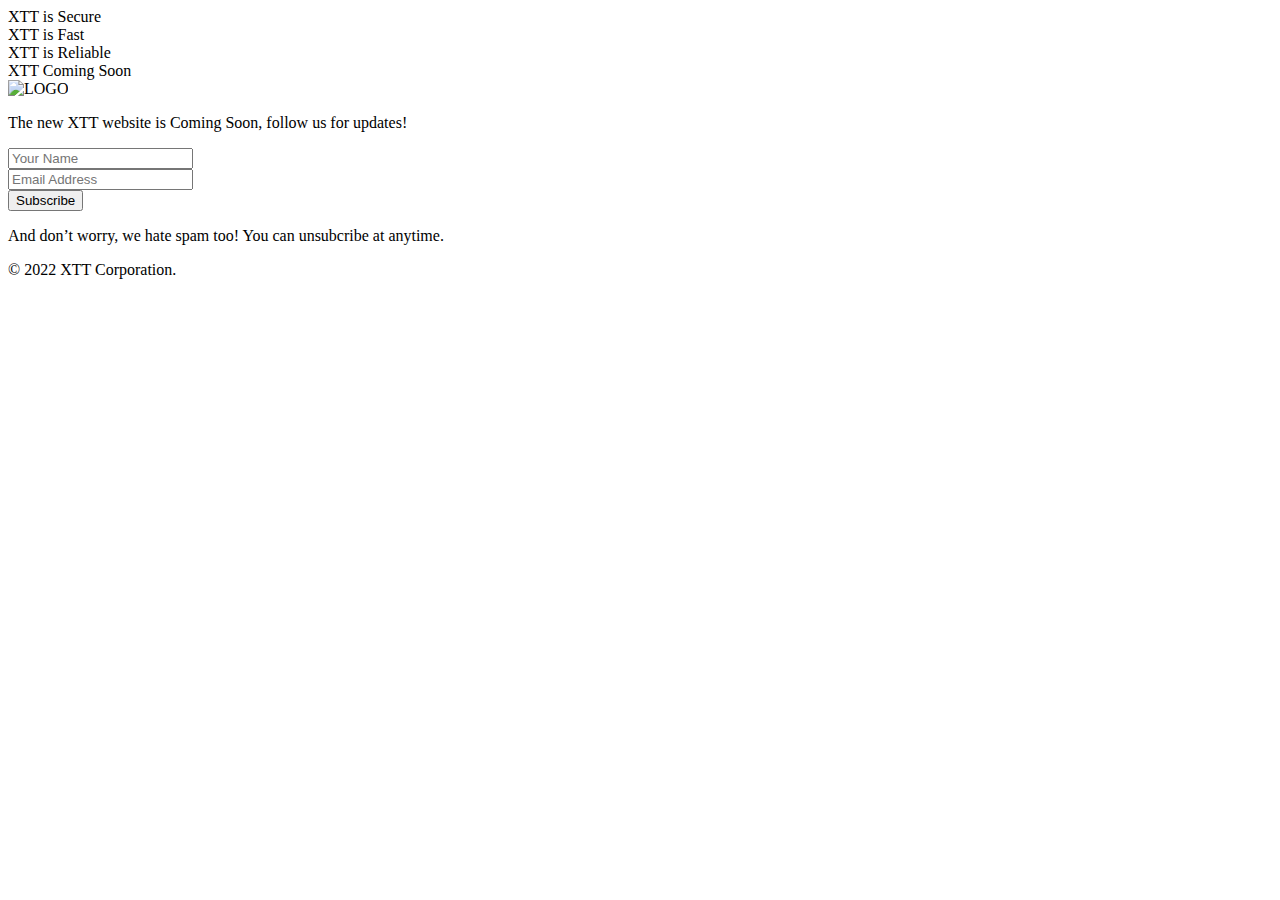
==== index.html @ 3a09c528 "Add files via upload" ====
<!DOCTYPE html>
<html lang="en">
<head>
	<title>XTT</title>
	<meta charset="UTF-8">
	<meta name="viewport" content="width=device-width, initial-scale=1">
<!--===============================================================================================-->	
	<link rel="icon" type="image/png" href="images/icons/favicon.png"/>
<!--===============================================================================================-->
	<link rel="stylesheet" type="text/css" href="vendor/bootstrap/css/bootstrap.min.css">
<!--===============================================================================================-->
	<link rel="stylesheet" type="text/css" href="fonts/font-awesome-4.7.0/css/font-awesome.min.css">
<!--===============================================================================================-->
	<link rel="stylesheet" type="text/css" href="vendor/animate/animate.css">
<!--===============================================================================================-->
	<link rel="stylesheet" type="text/css" href="vendor/select2/select2.min.css">
<!--===============================================================================================-->
	<link rel="stylesheet" type="text/css" href="css/util.css">
	<link rel="stylesheet" type="text/css" href="css/main.css">
<!--===============================================================================================-->
</head>
<body>
	
	
	<div class="size1 bg0 where1-parent">
		<!-- Coutdown -->
		<div class="flex-c-m bg-img1 size2 where1 overlay1 where2 respon2" style="background-image: url('images/bg01.jpg');">
			<div class="wsize2 flex-w flex-c-m cd100 js-tilt">
				<div class="flex-col-c-m size6 bor2 m-l-10 m-r-10 m-t-15">
					<span class="l2-txt1 p-b-9 days">XTT</span>
					<span class="s2-txt4">is Secure</span>
				</div>

				<div class="flex-col-c-m size6 bor2 m-l-10 m-r-10 m-t-15">
					<span class="l2-txt1 p-b-9 hours">XTT</span>
					<span class="s2-txt4">is Fast</span>
				</div>

				<div class="flex-col-c-m size6 bor2 m-l-10 m-r-10 m-t-15">
					<span class="l2-txt1 p-b-9 minutes">XTT</span>
					<span class="s2-txt4">is Reliable</span>
				</div>

				<div class="flex-col-c-m size6 bor2 m-l-10 m-r-10 m-t-15">
					<span class="l2-txt1 p-b-9 seconds">XTT</span>
					<span class="s2-txt4">Coming Soon</span>
				</div>
			</div>
		</div>
		
		<!-- Form -->
		<div class="size3 flex-col-sb flex-w p-l-75 p-r-75 p-t-45 p-b-45 respon1">
			<div class="wrap-pic1">
				<img src="images/icons/logo.png" alt="LOGO">
			</div>

			<div class="p-t-50 p-b-60">
				<p class="m1-txt1 p-b-36">
					The new XTT website is <span class="m1-txt2">Coming Soon</span>, follow us for updates!
				</p>

				<form class="contact100-form validate-form" method="POST"
action="https://api.slapform.com/F7blto6GlO">
					<div class="wrap-input100 m-b-10 validate-input" data-validate = "Name is required">
						<input class="s2-txt1 placeholder0 input100" type="text" name="name" placeholder="Your Name">
						<span class="focus-input100"></span>
					</div>

					<div class="wrap-input100 m-b-20 validate-input" data-validate = "Email is required: ex@abc.xyz">
						<input class="s2-txt1 placeholder0 input100" type="text" name="email" placeholder="Email Address">
						<span class="focus-input100"></span>
					</div>

					<div class="w-full">
						<button class="flex-c-m s2-txt2 size4 bg1 bor1 hov1 trans-04" type="submit">
							Subscribe
						</button>
					</div>
				</form>

				<p class="s2-txt3 p-t-18">
					And don’t worry, we hate spam too! You can unsubcribe at anytime.
				</p>
			</div>

			<div class="flex-w">
				<p>&copy 2022 XTT Corporation.
				<!--<a href="#" class="flex-c-m size5 bg3 how1 trans-04 m-r-5">
					<i class="fa fa-facebook"></i>
				</a>

				<a href="#" class="flex-c-m size5 bg4 how1 trans-04 m-r-5">
					<i class="fa fa-twitter"></i>
				</a>

				<a href="#" class="flex-c-m size5 bg5 how1 trans-04 m-r-5">
					<i class="fa fa-youtube-play"></i>
				</a>-->
			</div>
		</div>
	</div>



	

<!--===============================================================================================-->	
	<script src="vendor/jquery/jquery-3.2.1.min.js"></script>
<!--===============================================================================================-->
	<script src="vendor/bootstrap/js/popper.js"></script>
	<script src="vendor/bootstrap/js/bootstrap.min.js"></script>
<!--===============================================================================================-->
	<script src="vendor/select2/select2.min.js"></script>
<!--===============================================================================================-->
<!--===============================================================================================-->
	<script src="vendor/tilt/tilt.jquery.min.js"></script>
	<script >
		$('.js-tilt').tilt({
			scale: 1.1
		})
	</script>
<!--===============================================================================================-->
	<script src="js/main.js"></script>

</body>
</html>
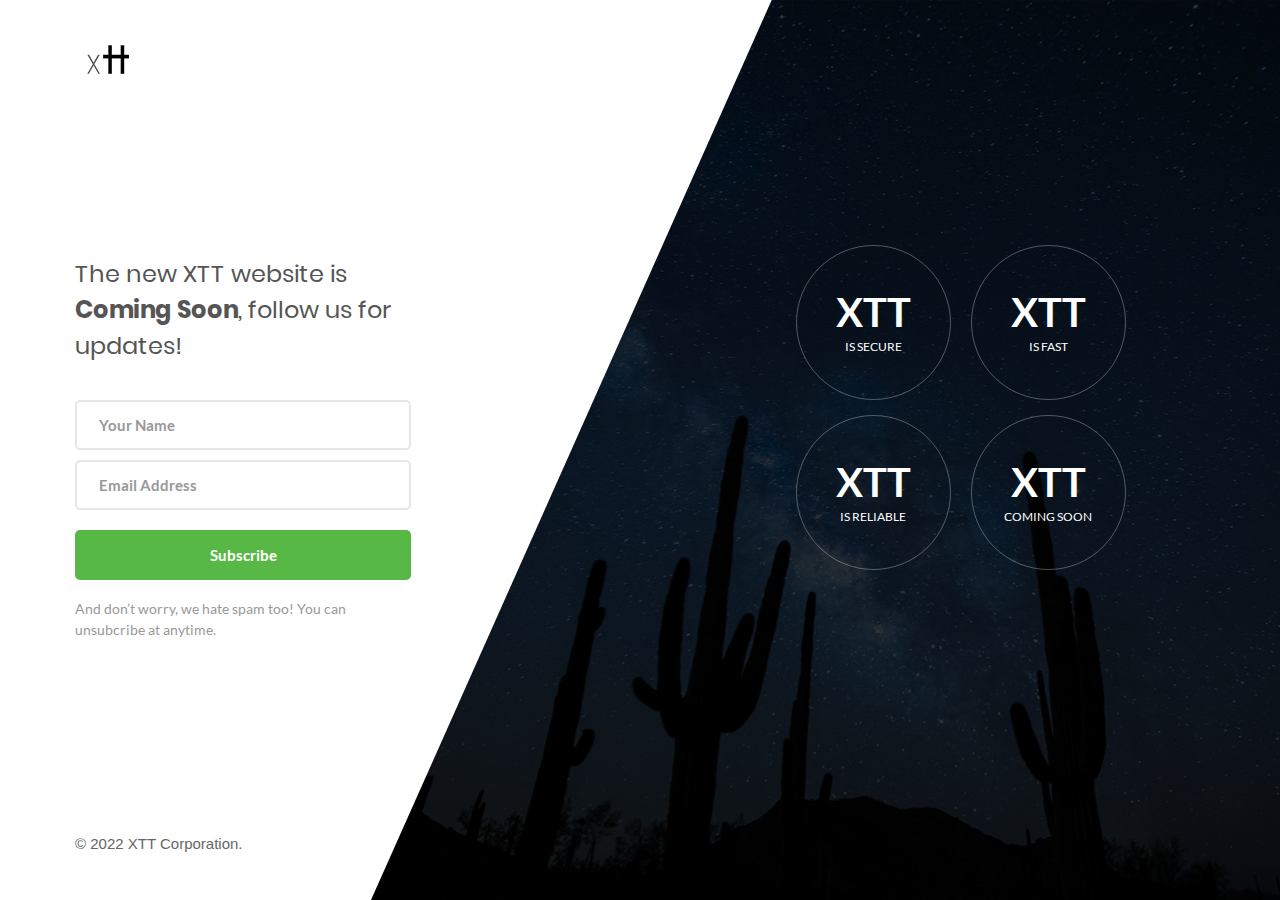
==== commit 27fc0627: "Update index.html" ====
--- a/index.html
+++ b/index.html
@@ -2,9 +2,13 @@
 <html lang="en">
 <head>
 	<title>XTT</title>
+<!--===============================================================================================-->
 	<meta charset="UTF-8">
+<!--===============================================================================================-->
 	<meta name="viewport" content="width=device-width, initial-scale=1">
-<!--===============================================================================================-->	
+<!--===============================================================================================-->
+	<script async src="https://popularity.goxtt.net/xttpopularity.js" data-ackee-server="https://popularity.goxtt.net" data-ackee-domain-id="dc196bee-f1ea-4f18-9b60-1d2468792b87"></script>
+<!--===============================================================================================-->
 	<link rel="icon" type="image/png" href="images/icons/favicon.png"/>
 <!--===============================================================================================-->
 	<link rel="stylesheet" type="text/css" href="vendor/bootstrap/css/bootstrap.min.css">
@@ -123,4 +127,4 @@
 	<script src="js/main.js"></script>
 
 </body>
-</html>+</html>
--- a/css/util.css
+++ b/css/util.css
@@ -0,0 +1,2890 @@
+
+
+/*//////////////////////////////////////////////////////////////////
+[ REBOOT ]*/
+*, *:before, *:after {
+	margin: 0px; 
+	padding: 0px; 
+	-webkit-box-sizing: border-box;
+	-moz-box-sizing: border-box;
+	box-sizing: border-box;
+}
+
+body, html {
+	font-family: Arial, sans-serif;
+	font-size: 15px;
+	color: #666666;
+
+	height: 100%;
+	background-color: #fff;
+	-webkit-box-sizing: border-box;
+	-moz-box-sizing: border-box;
+	box-sizing: border-box;
+}
+
+/*---------------------------------------------*/
+a:focus {outline: none;}
+a:hover {text-decoration: none;}
+
+/* ------------------------------------ */
+h1,h2,h3,h4,h5,h6,p {margin: 0px;}
+
+ul, li {
+	margin: 0px;
+	list-style-type: none;
+}
+
+
+/* ------------------------------------ */
+input, textarea, label {
+	display: block;
+	outline: none;
+	border: none;
+}
+
+/* ------------------------------------ */
+button {
+	outline: none;
+	border: none;
+	background: transparent;
+	cursor: pointer;
+}
+button:focus {outline: none;}
+
+iframe {border: none;}
+
+
+/*//////////////////////////////////////////////////////////////////
+[ FONT SIZE ]*/
+.fs-1 {font-size: 1px;}
+.fs-2 {font-size: 2px;}
+.fs-3 {font-size: 3px;}
+.fs-4 {font-size: 4px;}
+.fs-5 {font-size: 5px;}
+.fs-6 {font-size: 6px;}
+.fs-7 {font-size: 7px;}
+.fs-8 {font-size: 8px;}
+.fs-9 {font-size: 9px;}
+.fs-10 {font-size: 10px;}
+.fs-11 {font-size: 11px;}
+.fs-12 {font-size: 12px;}
+.fs-13 {font-size: 13px;}
+.fs-14 {font-size: 14px;}
+.fs-15 {font-size: 15px;}
+.fs-16 {font-size: 16px;}
+.fs-17 {font-size: 17px;}
+.fs-18 {font-size: 18px;}
+.fs-19 {font-size: 19px;}
+.fs-20 {font-size: 20px;}
+.fs-21 {font-size: 21px;}
+.fs-22 {font-size: 22px;}
+.fs-23 {font-size: 23px;}
+.fs-24 {font-size: 24px;}
+.fs-25 {font-size: 25px;}
+.fs-26 {font-size: 26px;}
+.fs-27 {font-size: 27px;}
+.fs-28 {font-size: 28px;}
+.fs-29 {font-size: 29px;}
+.fs-30 {font-size: 30px;}
+.fs-31 {font-size: 31px;}
+.fs-32 {font-size: 32px;}
+.fs-33 {font-size: 33px;}
+.fs-34 {font-size: 34px;}
+.fs-35 {font-size: 35px;}
+.fs-36 {font-size: 36px;}
+.fs-37 {font-size: 37px;}
+.fs-38 {font-size: 38px;}
+.fs-39 {font-size: 39px;}
+.fs-40 {font-size: 40px;}
+.fs-41 {font-size: 41px;}
+.fs-42 {font-size: 42px;}
+.fs-43 {font-size: 43px;}
+.fs-44 {font-size: 44px;}
+.fs-45 {font-size: 45px;}
+.fs-46 {font-size: 46px;}
+.fs-47 {font-size: 47px;}
+.fs-48 {font-size: 48px;}
+.fs-49 {font-size: 49px;}
+.fs-50 {font-size: 50px;}
+.fs-51 {font-size: 51px;}
+.fs-52 {font-size: 52px;}
+.fs-53 {font-size: 53px;}
+.fs-54 {font-size: 54px;}
+.fs-55 {font-size: 55px;}
+.fs-56 {font-size: 56px;}
+.fs-57 {font-size: 57px;}
+.fs-58 {font-size: 58px;}
+.fs-59 {font-size: 59px;}
+.fs-60 {font-size: 60px;}
+.fs-61 {font-size: 61px;}
+.fs-62 {font-size: 62px;}
+.fs-63 {font-size: 63px;}
+.fs-64 {font-size: 64px;}
+.fs-65 {font-size: 65px;}
+.fs-66 {font-size: 66px;}
+.fs-67 {font-size: 67px;}
+.fs-68 {font-size: 68px;}
+.fs-69 {font-size: 69px;}
+.fs-70 {font-size: 70px;}
+.fs-71 {font-size: 71px;}
+.fs-72 {font-size: 72px;}
+.fs-73 {font-size: 73px;}
+.fs-74 {font-size: 74px;}
+.fs-75 {font-size: 75px;}
+.fs-76 {font-size: 76px;}
+.fs-77 {font-size: 77px;}
+.fs-78 {font-size: 78px;}
+.fs-79 {font-size: 79px;}
+.fs-80 {font-size: 80px;}
+.fs-81 {font-size: 81px;}
+.fs-82 {font-size: 82px;}
+.fs-83 {font-size: 83px;}
+.fs-84 {font-size: 84px;}
+.fs-85 {font-size: 85px;}
+.fs-86 {font-size: 86px;}
+.fs-87 {font-size: 87px;}
+.fs-88 {font-size: 88px;}
+.fs-89 {font-size: 89px;}
+.fs-90 {font-size: 90px;}
+.fs-91 {font-size: 91px;}
+.fs-92 {font-size: 92px;}
+.fs-93 {font-size: 93px;}
+.fs-94 {font-size: 94px;}
+.fs-95 {font-size: 95px;}
+.fs-96 {font-size: 96px;}
+.fs-97 {font-size: 97px;}
+.fs-98 {font-size: 98px;}
+.fs-99 {font-size: 99px;}
+.fs-100 {font-size: 100px;}
+.fs-101 {font-size: 101px;}
+.fs-102 {font-size: 102px;}
+.fs-103 {font-size: 103px;}
+.fs-104 {font-size: 104px;}
+.fs-105 {font-size: 105px;}
+.fs-106 {font-size: 106px;}
+.fs-107 {font-size: 107px;}
+.fs-108 {font-size: 108px;}
+.fs-109 {font-size: 109px;}
+.fs-110 {font-size: 110px;}
+.fs-111 {font-size: 111px;}
+.fs-112 {font-size: 112px;}
+.fs-113 {font-size: 113px;}
+.fs-114 {font-size: 114px;}
+.fs-115 {font-size: 115px;}
+.fs-116 {font-size: 116px;}
+.fs-117 {font-size: 117px;}
+.fs-118 {font-size: 118px;}
+.fs-119 {font-size: 119px;}
+.fs-120 {font-size: 120px;}
+.fs-121 {font-size: 121px;}
+.fs-122 {font-size: 122px;}
+.fs-123 {font-size: 123px;}
+.fs-124 {font-size: 124px;}
+.fs-125 {font-size: 125px;}
+.fs-126 {font-size: 126px;}
+.fs-127 {font-size: 127px;}
+.fs-128 {font-size: 128px;}
+.fs-129 {font-size: 129px;}
+.fs-130 {font-size: 130px;}
+.fs-131 {font-size: 131px;}
+.fs-132 {font-size: 132px;}
+.fs-133 {font-size: 133px;}
+.fs-134 {font-size: 134px;}
+.fs-135 {font-size: 135px;}
+.fs-136 {font-size: 136px;}
+.fs-137 {font-size: 137px;}
+.fs-138 {font-size: 138px;}
+.fs-139 {font-size: 139px;}
+.fs-140 {font-size: 140px;}
+.fs-141 {font-size: 141px;}
+.fs-142 {font-size: 142px;}
+.fs-143 {font-size: 143px;}
+.fs-144 {font-size: 144px;}
+.fs-145 {font-size: 145px;}
+.fs-146 {font-size: 146px;}
+.fs-147 {font-size: 147px;}
+.fs-148 {font-size: 148px;}
+.fs-149 {font-size: 149px;}
+.fs-150 {font-size: 150px;}
+.fs-151 {font-size: 151px;}
+.fs-152 {font-size: 152px;}
+.fs-153 {font-size: 153px;}
+.fs-154 {font-size: 154px;}
+.fs-155 {font-size: 155px;}
+.fs-156 {font-size: 156px;}
+.fs-157 {font-size: 157px;}
+.fs-158 {font-size: 158px;}
+.fs-159 {font-size: 159px;}
+.fs-160 {font-size: 160px;}
+.fs-161 {font-size: 161px;}
+.fs-162 {font-size: 162px;}
+.fs-163 {font-size: 163px;}
+.fs-164 {font-size: 164px;}
+.fs-165 {font-size: 165px;}
+.fs-166 {font-size: 166px;}
+.fs-167 {font-size: 167px;}
+.fs-168 {font-size: 168px;}
+.fs-169 {font-size: 169px;}
+.fs-170 {font-size: 170px;}
+.fs-171 {font-size: 171px;}
+.fs-172 {font-size: 172px;}
+.fs-173 {font-size: 173px;}
+.fs-174 {font-size: 174px;}
+.fs-175 {font-size: 175px;}
+.fs-176 {font-size: 176px;}
+.fs-177 {font-size: 177px;}
+.fs-178 {font-size: 178px;}
+.fs-179 {font-size: 179px;}
+.fs-180 {font-size: 180px;}
+.fs-181 {font-size: 181px;}
+.fs-182 {font-size: 182px;}
+.fs-183 {font-size: 183px;}
+.fs-184 {font-size: 184px;}
+.fs-185 {font-size: 185px;}
+.fs-186 {font-size: 186px;}
+.fs-187 {font-size: 187px;}
+.fs-188 {font-size: 188px;}
+.fs-189 {font-size: 189px;}
+.fs-190 {font-size: 190px;}
+.fs-191 {font-size: 191px;}
+.fs-192 {font-size: 192px;}
+.fs-193 {font-size: 193px;}
+.fs-194 {font-size: 194px;}
+.fs-195 {font-size: 195px;}
+.fs-196 {font-size: 196px;}
+.fs-197 {font-size: 197px;}
+.fs-198 {font-size: 198px;}
+.fs-199 {font-size: 199px;}
+.fs-200 {font-size: 200px;}
+
+/*//////////////////////////////////////////////////////////////////
+[ PADDING ]*/
+.p-t-0 {padding-top: 0px;}
+.p-t-1 {padding-top: 1px;}
+.p-t-2 {padding-top: 2px;}
+.p-t-3 {padding-top: 3px;}
+.p-t-4 {padding-top: 4px;}
+.p-t-5 {padding-top: 5px;}
+.p-t-6 {padding-top: 6px;}
+.p-t-7 {padding-top: 7px;}
+.p-t-8 {padding-top: 8px;}
+.p-t-9 {padding-top: 9px;}
+.p-t-10 {padding-top: 10px;}
+.p-t-11 {padding-top: 11px;}
+.p-t-12 {padding-top: 12px;}
+.p-t-13 {padding-top: 13px;}
+.p-t-14 {padding-top: 14px;}
+.p-t-15 {padding-top: 15px;}
+.p-t-16 {padding-top: 16px;}
+.p-t-17 {padding-top: 17px;}
+.p-t-18 {padding-top: 18px;}
+.p-t-19 {padding-top: 19px;}
+.p-t-20 {padding-top: 20px;}
+.p-t-21 {padding-top: 21px;}
+.p-t-22 {padding-top: 22px;}
+.p-t-23 {padding-top: 23px;}
+.p-t-24 {padding-top: 24px;}
+.p-t-25 {padding-top: 25px;}
+.p-t-26 {padding-top: 26px;}
+.p-t-27 {padding-top: 27px;}
+.p-t-28 {padding-top: 28px;}
+.p-t-29 {padding-top: 29px;}
+.p-t-30 {padding-top: 30px;}
+.p-t-31 {padding-top: 31px;}
+.p-t-32 {padding-top: 32px;}
+.p-t-33 {padding-top: 33px;}
+.p-t-34 {padding-top: 34px;}
+.p-t-35 {padding-top: 35px;}
+.p-t-36 {padding-top: 36px;}
+.p-t-37 {padding-top: 37px;}
+.p-t-38 {padding-top: 38px;}
+.p-t-39 {padding-top: 39px;}
+.p-t-40 {padding-top: 40px;}
+.p-t-41 {padding-top: 41px;}
+.p-t-42 {padding-top: 42px;}
+.p-t-43 {padding-top: 43px;}
+.p-t-44 {padding-top: 44px;}
+.p-t-45 {padding-top: 45px;}
+.p-t-46 {padding-top: 46px;}
+.p-t-47 {padding-top: 47px;}
+.p-t-48 {padding-top: 48px;}
+.p-t-49 {padding-top: 49px;}
+.p-t-50 {padding-top: 50px;}
+.p-t-51 {padding-top: 51px;}
+.p-t-52 {padding-top: 52px;}
+.p-t-53 {padding-top: 53px;}
+.p-t-54 {padding-top: 54px;}
+.p-t-55 {padding-top: 55px;}
+.p-t-56 {padding-top: 56px;}
+.p-t-57 {padding-top: 57px;}
+.p-t-58 {padding-top: 58px;}
+.p-t-59 {padding-top: 59px;}
+.p-t-60 {padding-top: 60px;}
+.p-t-61 {padding-top: 61px;}
+.p-t-62 {padding-top: 62px;}
+.p-t-63 {padding-top: 63px;}
+.p-t-64 {padding-top: 64px;}
+.p-t-65 {padding-top: 65px;}
+.p-t-66 {padding-top: 66px;}
+.p-t-67 {padding-top: 67px;}
+.p-t-68 {padding-top: 68px;}
+.p-t-69 {padding-top: 69px;}
+.p-t-70 {padding-top: 70px;}
+.p-t-71 {padding-top: 71px;}
+.p-t-72 {padding-top: 72px;}
+.p-t-73 {padding-top: 73px;}
+.p-t-74 {padding-top: 74px;}
+.p-t-75 {padding-top: 75px;}
+.p-t-76 {padding-top: 76px;}
+.p-t-77 {padding-top: 77px;}
+.p-t-78 {padding-top: 78px;}
+.p-t-79 {padding-top: 79px;}
+.p-t-80 {padding-top: 80px;}
+.p-t-81 {padding-top: 81px;}
+.p-t-82 {padding-top: 82px;}
+.p-t-83 {padding-top: 83px;}
+.p-t-84 {padding-top: 84px;}
+.p-t-85 {padding-top: 85px;}
+.p-t-86 {padding-top: 86px;}
+.p-t-87 {padding-top: 87px;}
+.p-t-88 {padding-top: 88px;}
+.p-t-89 {padding-top: 89px;}
+.p-t-90 {padding-top: 90px;}
+.p-t-91 {padding-top: 91px;}
+.p-t-92 {padding-top: 92px;}
+.p-t-93 {padding-top: 93px;}
+.p-t-94 {padding-top: 94px;}
+.p-t-95 {padding-top: 95px;}
+.p-t-96 {padding-top: 96px;}
+.p-t-97 {padding-top: 97px;}
+.p-t-98 {padding-top: 98px;}
+.p-t-99 {padding-top: 99px;}
+.p-t-100 {padding-top: 100px;}
+.p-t-101 {padding-top: 101px;}
+.p-t-102 {padding-top: 102px;}
+.p-t-103 {padding-top: 103px;}
+.p-t-104 {padding-top: 104px;}
+.p-t-105 {padding-top: 105px;}
+.p-t-106 {padding-top: 106px;}
+.p-t-107 {padding-top: 107px;}
+.p-t-108 {padding-top: 108px;}
+.p-t-109 {padding-top: 109px;}
+.p-t-110 {padding-top: 110px;}
+.p-t-111 {padding-top: 111px;}
+.p-t-112 {padding-top: 112px;}
+.p-t-113 {padding-top: 113px;}
+.p-t-114 {padding-top: 114px;}
+.p-t-115 {padding-top: 115px;}
+.p-t-116 {padding-top: 116px;}
+.p-t-117 {padding-top: 117px;}
+.p-t-118 {padding-top: 118px;}
+.p-t-119 {padding-top: 119px;}
+.p-t-120 {padding-top: 120px;}
+.p-t-121 {padding-top: 121px;}
+.p-t-122 {padding-top: 122px;}
+.p-t-123 {padding-top: 123px;}
+.p-t-124 {padding-top: 124px;}
+.p-t-125 {padding-top: 125px;}
+.p-t-126 {padding-top: 126px;}
+.p-t-127 {padding-top: 127px;}
+.p-t-128 {padding-top: 128px;}
+.p-t-129 {padding-top: 129px;}
+.p-t-130 {padding-top: 130px;}
+.p-t-131 {padding-top: 131px;}
+.p-t-132 {padding-top: 132px;}
+.p-t-133 {padding-top: 133px;}
+.p-t-134 {padding-top: 134px;}
+.p-t-135 {padding-top: 135px;}
+.p-t-136 {padding-top: 136px;}
+.p-t-137 {padding-top: 137px;}
+.p-t-138 {padding-top: 138px;}
+.p-t-139 {padding-top: 139px;}
+.p-t-140 {padding-top: 140px;}
+.p-t-141 {padding-top: 141px;}
+.p-t-142 {padding-top: 142px;}
+.p-t-143 {padding-top: 143px;}
+.p-t-144 {padding-top: 144px;}
+.p-t-145 {padding-top: 145px;}
+.p-t-146 {padding-top: 146px;}
+.p-t-147 {padding-top: 147px;}
+.p-t-148 {padding-top: 148px;}
+.p-t-149 {padding-top: 149px;}
+.p-t-150 {padding-top: 150px;}
+.p-t-151 {padding-top: 151px;}
+.p-t-152 {padding-top: 152px;}
+.p-t-153 {padding-top: 153px;}
+.p-t-154 {padding-top: 154px;}
+.p-t-155 {padding-top: 155px;}
+.p-t-156 {padding-top: 156px;}
+.p-t-157 {padding-top: 157px;}
+.p-t-158 {padding-top: 158px;}
+.p-t-159 {padding-top: 159px;}
+.p-t-160 {padding-top: 160px;}
+.p-t-161 {padding-top: 161px;}
+.p-t-162 {padding-top: 162px;}
+.p-t-163 {padding-top: 163px;}
+.p-t-164 {padding-top: 164px;}
+.p-t-165 {padding-top: 165px;}
+.p-t-166 {padding-top: 166px;}
+.p-t-167 {padding-top: 167px;}
+.p-t-168 {padding-top: 168px;}
+.p-t-169 {padding-top: 169px;}
+.p-t-170 {padding-top: 170px;}
+.p-t-171 {padding-top: 171px;}
+.p-t-172 {padding-top: 172px;}
+.p-t-173 {padding-top: 173px;}
+.p-t-174 {padding-top: 174px;}
+.p-t-175 {padding-top: 175px;}
+.p-t-176 {padding-top: 176px;}
+.p-t-177 {padding-top: 177px;}
+.p-t-178 {padding-top: 178px;}
+.p-t-179 {padding-top: 179px;}
+.p-t-180 {padding-top: 180px;}
+.p-t-181 {padding-top: 181px;}
+.p-t-182 {padding-top: 182px;}
+.p-t-183 {padding-top: 183px;}
+.p-t-184 {padding-top: 184px;}
+.p-t-185 {padding-top: 185px;}
+.p-t-186 {padding-top: 186px;}
+.p-t-187 {padding-top: 187px;}
+.p-t-188 {padding-top: 188px;}
+.p-t-189 {padding-top: 189px;}
+.p-t-190 {padding-top: 190px;}
+.p-t-191 {padding-top: 191px;}
+.p-t-192 {padding-top: 192px;}
+.p-t-193 {padding-top: 193px;}
+.p-t-194 {padding-top: 194px;}
+.p-t-195 {padding-top: 195px;}
+.p-t-196 {padding-top: 196px;}
+.p-t-197 {padding-top: 197px;}
+.p-t-198 {padding-top: 198px;}
+.p-t-199 {padding-top: 199px;}
+.p-t-200 {padding-top: 200px;}
+.p-t-201 {padding-top: 201px;}
+.p-t-202 {padding-top: 202px;}
+.p-t-203 {padding-top: 203px;}
+.p-t-204 {padding-top: 204px;}
+.p-t-205 {padding-top: 205px;}
+.p-t-206 {padding-top: 206px;}
+.p-t-207 {padding-top: 207px;}
+.p-t-208 {padding-top: 208px;}
+.p-t-209 {padding-top: 209px;}
+.p-t-210 {padding-top: 210px;}
+.p-t-211 {padding-top: 211px;}
+.p-t-212 {padding-top: 212px;}
+.p-t-213 {padding-top: 213px;}
+.p-t-214 {padding-top: 214px;}
+.p-t-215 {padding-top: 215px;}
+.p-t-216 {padding-top: 216px;}
+.p-t-217 {padding-top: 217px;}
+.p-t-218 {padding-top: 218px;}
+.p-t-219 {padding-top: 219px;}
+.p-t-220 {padding-top: 220px;}
+.p-t-221 {padding-top: 221px;}
+.p-t-222 {padding-top: 222px;}
+.p-t-223 {padding-top: 223px;}
+.p-t-224 {padding-top: 224px;}
+.p-t-225 {padding-top: 225px;}
+.p-t-226 {padding-top: 226px;}
+.p-t-227 {padding-top: 227px;}
+.p-t-228 {padding-top: 228px;}
+.p-t-229 {padding-top: 229px;}
+.p-t-230 {padding-top: 230px;}
+.p-t-231 {padding-top: 231px;}
+.p-t-232 {padding-top: 232px;}
+.p-t-233 {padding-top: 233px;}
+.p-t-234 {padding-top: 234px;}
+.p-t-235 {padding-top: 235px;}
+.p-t-236 {padding-top: 236px;}
+.p-t-237 {padding-top: 237px;}
+.p-t-238 {padding-top: 238px;}
+.p-t-239 {padding-top: 239px;}
+.p-t-240 {padding-top: 240px;}
+.p-t-241 {padding-top: 241px;}
+.p-t-242 {padding-top: 242px;}
+.p-t-243 {padding-top: 243px;}
+.p-t-244 {padding-top: 244px;}
+.p-t-245 {padding-top: 245px;}
+.p-t-246 {padding-top: 246px;}
+.p-t-247 {padding-top: 247px;}
+.p-t-248 {padding-top: 248px;}
+.p-t-249 {padding-top: 249px;}
+.p-t-250 {padding-top: 250px;}
+.p-b-0 {padding-bottom: 0px;}
+.p-b-1 {padding-bottom: 1px;}
+.p-b-2 {padding-bottom: 2px;}
+.p-b-3 {padding-bottom: 3px;}
+.p-b-4 {padding-bottom: 4px;}
+.p-b-5 {padding-bottom: 5px;}
+.p-b-6 {padding-bottom: 6px;}
+.p-b-7 {padding-bottom: 7px;}
+.p-b-8 {padding-bottom: 8px;}
+.p-b-9 {padding-bottom: 9px;}
+.p-b-10 {padding-bottom: 10px;}
+.p-b-11 {padding-bottom: 11px;}
+.p-b-12 {padding-bottom: 12px;}
+.p-b-13 {padding-bottom: 13px;}
+.p-b-14 {padding-bottom: 14px;}
+.p-b-15 {padding-bottom: 15px;}
+.p-b-16 {padding-bottom: 16px;}
+.p-b-17 {padding-bottom: 17px;}
+.p-b-18 {padding-bottom: 18px;}
+.p-b-19 {padding-bottom: 19px;}
+.p-b-20 {padding-bottom: 20px;}
+.p-b-21 {padding-bottom: 21px;}
+.p-b-22 {padding-bottom: 22px;}
+.p-b-23 {padding-bottom: 23px;}
+.p-b-24 {padding-bottom: 24px;}
+.p-b-25 {padding-bottom: 25px;}
+.p-b-26 {padding-bottom: 26px;}
+.p-b-27 {padding-bottom: 27px;}
+.p-b-28 {padding-bottom: 28px;}
+.p-b-29 {padding-bottom: 29px;}
+.p-b-30 {padding-bottom: 30px;}
+.p-b-31 {padding-bottom: 31px;}
+.p-b-32 {padding-bottom: 32px;}
+.p-b-33 {padding-bottom: 33px;}
+.p-b-34 {padding-bottom: 34px;}
+.p-b-35 {padding-bottom: 35px;}
+.p-b-36 {padding-bottom: 36px;}
+.p-b-37 {padding-bottom: 37px;}
+.p-b-38 {padding-bottom: 38px;}
+.p-b-39 {padding-bottom: 39px;}
+.p-b-40 {padding-bottom: 40px;}
+.p-b-41 {padding-bottom: 41px;}
+.p-b-42 {padding-bottom: 42px;}
+.p-b-43 {padding-bottom: 43px;}
+.p-b-44 {padding-bottom: 44px;}
+.p-b-45 {padding-bottom: 45px;}
+.p-b-46 {padding-bottom: 46px;}
+.p-b-47 {padding-bottom: 47px;}
+.p-b-48 {padding-bottom: 48px;}
+.p-b-49 {padding-bottom: 49px;}
+.p-b-50 {padding-bottom: 50px;}
+.p-b-51 {padding-bottom: 51px;}
+.p-b-52 {padding-bottom: 52px;}
+.p-b-53 {padding-bottom: 53px;}
+.p-b-54 {padding-bottom: 54px;}
+.p-b-55 {padding-bottom: 55px;}
+.p-b-56 {padding-bottom: 56px;}
+.p-b-57 {padding-bottom: 57px;}
+.p-b-58 {padding-bottom: 58px;}
+.p-b-59 {padding-bottom: 59px;}
+.p-b-60 {padding-bottom: 60px;}
+.p-b-61 {padding-bottom: 61px;}
+.p-b-62 {padding-bottom: 62px;}
+.p-b-63 {padding-bottom: 63px;}
+.p-b-64 {padding-bottom: 64px;}
+.p-b-65 {padding-bottom: 65px;}
+.p-b-66 {padding-bottom: 66px;}
+.p-b-67 {padding-bottom: 67px;}
+.p-b-68 {padding-bottom: 68px;}
+.p-b-69 {padding-bottom: 69px;}
+.p-b-70 {padding-bottom: 70px;}
+.p-b-71 {padding-bottom: 71px;}
+.p-b-72 {padding-bottom: 72px;}
+.p-b-73 {padding-bottom: 73px;}
+.p-b-74 {padding-bottom: 74px;}
+.p-b-75 {padding-bottom: 75px;}
+.p-b-76 {padding-bottom: 76px;}
+.p-b-77 {padding-bottom: 77px;}
+.p-b-78 {padding-bottom: 78px;}
+.p-b-79 {padding-bottom: 79px;}
+.p-b-80 {padding-bottom: 80px;}
+.p-b-81 {padding-bottom: 81px;}
+.p-b-82 {padding-bottom: 82px;}
+.p-b-83 {padding-bottom: 83px;}
+.p-b-84 {padding-bottom: 84px;}
+.p-b-85 {padding-bottom: 85px;}
+.p-b-86 {padding-bottom: 86px;}
+.p-b-87 {padding-bottom: 87px;}
+.p-b-88 {padding-bottom: 88px;}
+.p-b-89 {padding-bottom: 89px;}
+.p-b-90 {padding-bottom: 90px;}
+.p-b-91 {padding-bottom: 91px;}
+.p-b-92 {padding-bottom: 92px;}
+.p-b-93 {padding-bottom: 93px;}
+.p-b-94 {padding-bottom: 94px;}
+.p-b-95 {padding-bottom: 95px;}
+.p-b-96 {padding-bottom: 96px;}
+.p-b-97 {padding-bottom: 97px;}
+.p-b-98 {padding-bottom: 98px;}
+.p-b-99 {padding-bottom: 99px;}
+.p-b-100 {padding-bottom: 100px;}
+.p-b-101 {padding-bottom: 101px;}
+.p-b-102 {padding-bottom: 102px;}
+.p-b-103 {padding-bottom: 103px;}
+.p-b-104 {padding-bottom: 104px;}
+.p-b-105 {padding-bottom: 105px;}
+.p-b-106 {padding-bottom: 106px;}
+.p-b-107 {padding-bottom: 107px;}
+.p-b-108 {padding-bottom: 108px;}
+.p-b-109 {padding-bottom: 109px;}
+.p-b-110 {padding-bottom: 110px;}
+.p-b-111 {padding-bottom: 111px;}
+.p-b-112 {padding-bottom: 112px;}
+.p-b-113 {padding-bottom: 113px;}
+.p-b-114 {padding-bottom: 114px;}
+.p-b-115 {padding-bottom: 115px;}
+.p-b-116 {padding-bottom: 116px;}
+.p-b-117 {padding-bottom: 117px;}
+.p-b-118 {padding-bottom: 118px;}
+.p-b-119 {padding-bottom: 119px;}
+.p-b-120 {padding-bottom: 120px;}
+.p-b-121 {padding-bottom: 121px;}
+.p-b-122 {padding-bottom: 122px;}
+.p-b-123 {padding-bottom: 123px;}
+.p-b-124 {padding-bottom: 124px;}
+.p-b-125 {padding-bottom: 125px;}
+.p-b-126 {padding-bottom: 126px;}
+.p-b-127 {padding-bottom: 127px;}
+.p-b-128 {padding-bottom: 128px;}
+.p-b-129 {padding-bottom: 129px;}
+.p-b-130 {padding-bottom: 130px;}
+.p-b-131 {padding-bottom: 131px;}
+.p-b-132 {padding-bottom: 132px;}
+.p-b-133 {padding-bottom: 133px;}
+.p-b-134 {padding-bottom: 134px;}
+.p-b-135 {padding-bottom: 135px;}
+.p-b-136 {padding-bottom: 136px;}
+.p-b-137 {padding-bottom: 137px;}
+.p-b-138 {padding-bottom: 138px;}
+.p-b-139 {padding-bottom: 139px;}
+.p-b-140 {padding-bottom: 140px;}
+.p-b-141 {padding-bottom: 141px;}
+.p-b-142 {padding-bottom: 142px;}
+.p-b-143 {padding-bottom: 143px;}
+.p-b-144 {padding-bottom: 144px;}
+.p-b-145 {padding-bottom: 145px;}
+.p-b-146 {padding-bottom: 146px;}
+.p-b-147 {padding-bottom: 147px;}
+.p-b-148 {padding-bottom: 148px;}
+.p-b-149 {padding-bottom: 149px;}
+.p-b-150 {padding-bottom: 150px;}
+.p-b-151 {padding-bottom: 151px;}
+.p-b-152 {padding-bottom: 152px;}
+.p-b-153 {padding-bottom: 153px;}
+.p-b-154 {padding-bottom: 154px;}
+.p-b-155 {padding-bottom: 155px;}
+.p-b-156 {padding-bottom: 156px;}
+.p-b-157 {padding-bottom: 157px;}
+.p-b-158 {padding-bottom: 158px;}
+.p-b-159 {padding-bottom: 159px;}
+.p-b-160 {padding-bottom: 160px;}
+.p-b-161 {padding-bottom: 161px;}
+.p-b-162 {padding-bottom: 162px;}
+.p-b-163 {padding-bottom: 163px;}
+.p-b-164 {padding-bottom: 164px;}
+.p-b-165 {padding-bottom: 165px;}
+.p-b-166 {padding-bottom: 166px;}
+.p-b-167 {padding-bottom: 167px;}
+.p-b-168 {padding-bottom: 168px;}
+.p-b-169 {padding-bottom: 169px;}
+.p-b-170 {padding-bottom: 170px;}
+.p-b-171 {padding-bottom: 171px;}
+.p-b-172 {padding-bottom: 172px;}
+.p-b-173 {padding-bottom: 173px;}
+.p-b-174 {padding-bottom: 174px;}
+.p-b-175 {padding-bottom: 175px;}
+.p-b-176 {padding-bottom: 176px;}
+.p-b-177 {padding-bottom: 177px;}
+.p-b-178 {padding-bottom: 178px;}
+.p-b-179 {padding-bottom: 179px;}
+.p-b-180 {padding-bottom: 180px;}
+.p-b-181 {padding-bottom: 181px;}
+.p-b-182 {padding-bottom: 182px;}
+.p-b-183 {padding-bottom: 183px;}
+.p-b-184 {padding-bottom: 184px;}
+.p-b-185 {padding-bottom: 185px;}
+.p-b-186 {padding-bottom: 186px;}
+.p-b-187 {padding-bottom: 187px;}
+.p-b-188 {padding-bottom: 188px;}
+.p-b-189 {padding-bottom: 189px;}
+.p-b-190 {padding-bottom: 190px;}
+.p-b-191 {padding-bottom: 191px;}
+.p-b-192 {padding-bottom: 192px;}
+.p-b-193 {padding-bottom: 193px;}
+.p-b-194 {padding-bottom: 194px;}
+.p-b-195 {padding-bottom: 195px;}
+.p-b-196 {padding-bottom: 196px;}
+.p-b-197 {padding-bottom: 197px;}
+.p-b-198 {padding-bottom: 198px;}
+.p-b-199 {padding-bottom: 199px;}
+.p-b-200 {padding-bottom: 200px;}
+.p-b-201 {padding-bottom: 201px;}
+.p-b-202 {padding-bottom: 202px;}
+.p-b-203 {padding-bottom: 203px;}
+.p-b-204 {padding-bottom: 204px;}
+.p-b-205 {padding-bottom: 205px;}
+.p-b-206 {padding-bottom: 206px;}
+.p-b-207 {padding-bottom: 207px;}
+.p-b-208 {padding-bottom: 208px;}
+.p-b-209 {padding-bottom: 209px;}
+.p-b-210 {padding-bottom: 210px;}
+.p-b-211 {padding-bottom: 211px;}
+.p-b-212 {padding-bottom: 212px;}
+.p-b-213 {padding-bottom: 213px;}
+.p-b-214 {padding-bottom: 214px;}
+.p-b-215 {padding-bottom: 215px;}
+.p-b-216 {padding-bottom: 216px;}
+.p-b-217 {padding-bottom: 217px;}
+.p-b-218 {padding-bottom: 218px;}
+.p-b-219 {padding-bottom: 219px;}
+.p-b-220 {padding-bottom: 220px;}
+.p-b-221 {padding-bottom: 221px;}
+.p-b-222 {padding-bottom: 222px;}
+.p-b-223 {padding-bottom: 223px;}
+.p-b-224 {padding-bottom: 224px;}
+.p-b-225 {padding-bottom: 225px;}
+.p-b-226 {padding-bottom: 226px;}
+.p-b-227 {padding-bottom: 227px;}
+.p-b-228 {padding-bottom: 228px;}
+.p-b-229 {padding-bottom: 229px;}
+.p-b-230 {padding-bottom: 230px;}
+.p-b-231 {padding-bottom: 231px;}
+.p-b-232 {padding-bottom: 232px;}
+.p-b-233 {padding-bottom: 233px;}
+.p-b-234 {padding-bottom: 234px;}
+.p-b-235 {padding-bottom: 235px;}
+.p-b-236 {padding-bottom: 236px;}
+.p-b-237 {padding-bottom: 237px;}
+.p-b-238 {padding-bottom: 238px;}
+.p-b-239 {padding-bottom: 239px;}
+.p-b-240 {padding-bottom: 240px;}
+.p-b-241 {padding-bottom: 241px;}
+.p-b-242 {padding-bottom: 242px;}
+.p-b-243 {padding-bottom: 243px;}
+.p-b-244 {padding-bottom: 244px;}
+.p-b-245 {padding-bottom: 245px;}
+.p-b-246 {padding-bottom: 246px;}
+.p-b-247 {padding-bottom: 247px;}
+.p-b-248 {padding-bottom: 248px;}
+.p-b-249 {padding-bottom: 249px;}
+.p-b-250 {padding-bottom: 250px;}
+.p-l-0 {padding-left: 0px;}
+.p-l-1 {padding-left: 1px;}
+.p-l-2 {padding-left: 2px;}
+.p-l-3 {padding-left: 3px;}
+.p-l-4 {padding-left: 4px;}
+.p-l-5 {padding-left: 5px;}
+.p-l-6 {padding-left: 6px;}
+.p-l-7 {padding-left: 7px;}
+.p-l-8 {padding-left: 8px;}
+.p-l-9 {padding-left: 9px;}
+.p-l-10 {padding-left: 10px;}
+.p-l-11 {padding-left: 11px;}
+.p-l-12 {padding-left: 12px;}
+.p-l-13 {padding-left: 13px;}
+.p-l-14 {padding-left: 14px;}
+.p-l-15 {padding-left: 15px;}
+.p-l-16 {padding-left: 16px;}
+.p-l-17 {padding-left: 17px;}
+.p-l-18 {padding-left: 18px;}
+.p-l-19 {padding-left: 19px;}
+.p-l-20 {padding-left: 20px;}
+.p-l-21 {padding-left: 21px;}
+.p-l-22 {padding-left: 22px;}
+.p-l-23 {padding-left: 23px;}
+.p-l-24 {padding-left: 24px;}
+.p-l-25 {padding-left: 25px;}
+.p-l-26 {padding-left: 26px;}
+.p-l-27 {padding-left: 27px;}
+.p-l-28 {padding-left: 28px;}
+.p-l-29 {padding-left: 29px;}
+.p-l-30 {padding-left: 30px;}
+.p-l-31 {padding-left: 31px;}
+.p-l-32 {padding-left: 32px;}
+.p-l-33 {padding-left: 33px;}
+.p-l-34 {padding-left: 34px;}
+.p-l-35 {padding-left: 35px;}
+.p-l-36 {padding-left: 36px;}
+.p-l-37 {padding-left: 37px;}
+.p-l-38 {padding-left: 38px;}
+.p-l-39 {padding-left: 39px;}
+.p-l-40 {padding-left: 40px;}
+.p-l-41 {padding-left: 41px;}
+.p-l-42 {padding-left: 42px;}
+.p-l-43 {padding-left: 43px;}
+.p-l-44 {padding-left: 44px;}
+.p-l-45 {padding-left: 45px;}
+.p-l-46 {padding-left: 46px;}
+.p-l-47 {padding-left: 47px;}
+.p-l-48 {padding-left: 48px;}
+.p-l-49 {padding-left: 49px;}
+.p-l-50 {padding-left: 50px;}
+.p-l-51 {padding-left: 51px;}
+.p-l-52 {padding-left: 52px;}
+.p-l-53 {padding-left: 53px;}
+.p-l-54 {padding-left: 54px;}
+.p-l-55 {padding-left: 55px;}
+.p-l-56 {padding-left: 56px;}
+.p-l-57 {padding-left: 57px;}
+.p-l-58 {padding-left: 58px;}
+.p-l-59 {padding-left: 59px;}
+.p-l-60 {padding-left: 60px;}
+.p-l-61 {padding-left: 61px;}
+.p-l-62 {padding-left: 62px;}
+.p-l-63 {padding-left: 63px;}
+.p-l-64 {padding-left: 64px;}
+.p-l-65 {padding-left: 65px;}
+.p-l-66 {padding-left: 66px;}
+.p-l-67 {padding-left: 67px;}
+.p-l-68 {padding-left: 68px;}
+.p-l-69 {padding-left: 69px;}
+.p-l-70 {padding-left: 70px;}
+.p-l-71 {padding-left: 71px;}
+.p-l-72 {padding-left: 72px;}
+.p-l-73 {padding-left: 73px;}
+.p-l-74 {padding-left: 74px;}
+.p-l-75 {padding-left: 75px;}
+.p-l-76 {padding-left: 76px;}
+.p-l-77 {padding-left: 77px;}
+.p-l-78 {padding-left: 78px;}
+.p-l-79 {padding-left: 79px;}
+.p-l-80 {padding-left: 80px;}
+.p-l-81 {padding-left: 81px;}
+.p-l-82 {padding-left: 82px;}
+.p-l-83 {padding-left: 83px;}
+.p-l-84 {padding-left: 84px;}
+.p-l-85 {padding-left: 85px;}
+.p-l-86 {padding-left: 86px;}
+.p-l-87 {padding-left: 87px;}
+.p-l-88 {padding-left: 88px;}
+.p-l-89 {padding-left: 89px;}
+.p-l-90 {padding-left: 90px;}
+.p-l-91 {padding-left: 91px;}
+.p-l-92 {padding-left: 92px;}
+.p-l-93 {padding-left: 93px;}
+.p-l-94 {padding-left: 94px;}
+.p-l-95 {padding-left: 95px;}
+.p-l-96 {padding-left: 96px;}
+.p-l-97 {padding-left: 97px;}
+.p-l-98 {padding-left: 98px;}
+.p-l-99 {padding-left: 99px;}
+.p-l-100 {padding-left: 100px;}
+.p-l-101 {padding-left: 101px;}
+.p-l-102 {padding-left: 102px;}
+.p-l-103 {padding-left: 103px;}
+.p-l-104 {padding-left: 104px;}
+.p-l-105 {padding-left: 105px;}
+.p-l-106 {padding-left: 106px;}
+.p-l-107 {padding-left: 107px;}
+.p-l-108 {padding-left: 108px;}
+.p-l-109 {padding-left: 109px;}
+.p-l-110 {padding-left: 110px;}
+.p-l-111 {padding-left: 111px;}
+.p-l-112 {padding-left: 112px;}
+.p-l-113 {padding-left: 113px;}
+.p-l-114 {padding-left: 114px;}
+.p-l-115 {padding-left: 115px;}
+.p-l-116 {padding-left: 116px;}
+.p-l-117 {padding-left: 117px;}
+.p-l-118 {padding-left: 118px;}
+.p-l-119 {padding-left: 119px;}
+.p-l-120 {padding-left: 120px;}
+.p-l-121 {padding-left: 121px;}
+.p-l-122 {padding-left: 122px;}
+.p-l-123 {padding-left: 123px;}
+.p-l-124 {padding-left: 124px;}
+.p-l-125 {padding-left: 125px;}
+.p-l-126 {padding-left: 126px;}
+.p-l-127 {padding-left: 127px;}
+.p-l-128 {padding-left: 128px;}
+.p-l-129 {padding-left: 129px;}
+.p-l-130 {padding-left: 130px;}
+.p-l-131 {padding-left: 131px;}
+.p-l-132 {padding-left: 132px;}
+.p-l-133 {padding-left: 133px;}
+.p-l-134 {padding-left: 134px;}
+.p-l-135 {padding-left: 135px;}
+.p-l-136 {padding-left: 136px;}
+.p-l-137 {padding-left: 137px;}
+.p-l-138 {padding-left: 138px;}
+.p-l-139 {padding-left: 139px;}
+.p-l-140 {padding-left: 140px;}
+.p-l-141 {padding-left: 141px;}
+.p-l-142 {padding-left: 142px;}
+.p-l-143 {padding-left: 143px;}
+.p-l-144 {padding-left: 144px;}
+.p-l-145 {padding-left: 145px;}
+.p-l-146 {padding-left: 146px;}
+.p-l-147 {padding-left: 147px;}
+.p-l-148 {padding-left: 148px;}
+.p-l-149 {padding-left: 149px;}
+.p-l-150 {padding-left: 150px;}
+.p-l-151 {padding-left: 151px;}
+.p-l-152 {padding-left: 152px;}
+.p-l-153 {padding-left: 153px;}
+.p-l-154 {padding-left: 154px;}
+.p-l-155 {padding-left: 155px;}
+.p-l-156 {padding-left: 156px;}
+.p-l-157 {padding-left: 157px;}
+.p-l-158 {padding-left: 158px;}
+.p-l-159 {padding-left: 159px;}
+.p-l-160 {padding-left: 160px;}
+.p-l-161 {padding-left: 161px;}
+.p-l-162 {padding-left: 162px;}
+.p-l-163 {padding-left: 163px;}
+.p-l-164 {padding-left: 164px;}
+.p-l-165 {padding-left: 165px;}
+.p-l-166 {padding-left: 166px;}
+.p-l-167 {padding-left: 167px;}
+.p-l-168 {padding-left: 168px;}
+.p-l-169 {padding-left: 169px;}
+.p-l-170 {padding-left: 170px;}
+.p-l-171 {padding-left: 171px;}
+.p-l-172 {padding-left: 172px;}
+.p-l-173 {padding-left: 173px;}
+.p-l-174 {padding-left: 174px;}
+.p-l-175 {padding-left: 175px;}
+.p-l-176 {padding-left: 176px;}
+.p-l-177 {padding-left: 177px;}
+.p-l-178 {padding-left: 178px;}
+.p-l-179 {padding-left: 179px;}
+.p-l-180 {padding-left: 180px;}
+.p-l-181 {padding-left: 181px;}
+.p-l-182 {padding-left: 182px;}
+.p-l-183 {padding-left: 183px;}
+.p-l-184 {padding-left: 184px;}
+.p-l-185 {padding-left: 185px;}
+.p-l-186 {padding-left: 186px;}
+.p-l-187 {padding-left: 187px;}
+.p-l-188 {padding-left: 188px;}
+.p-l-189 {padding-left: 189px;}
+.p-l-190 {padding-left: 190px;}
+.p-l-191 {padding-left: 191px;}
+.p-l-192 {padding-left: 192px;}
+.p-l-193 {padding-left: 193px;}
+.p-l-194 {padding-left: 194px;}
+.p-l-195 {padding-left: 195px;}
+.p-l-196 {padding-left: 196px;}
+.p-l-197 {padding-left: 197px;}
+.p-l-198 {padding-left: 198px;}
+.p-l-199 {padding-left: 199px;}
+.p-l-200 {padding-left: 200px;}
+.p-l-201 {padding-left: 201px;}
+.p-l-202 {padding-left: 202px;}
+.p-l-203 {padding-left: 203px;}
+.p-l-204 {padding-left: 204px;}
+.p-l-205 {padding-left: 205px;}
+.p-l-206 {padding-left: 206px;}
+.p-l-207 {padding-left: 207px;}
+.p-l-208 {padding-left: 208px;}
+.p-l-209 {padding-left: 209px;}
+.p-l-210 {padding-left: 210px;}
+.p-l-211 {padding-left: 211px;}
+.p-l-212 {padding-left: 212px;}
+.p-l-213 {padding-left: 213px;}
+.p-l-214 {padding-left: 214px;}
+.p-l-215 {padding-left: 215px;}
+.p-l-216 {padding-left: 216px;}
+.p-l-217 {padding-left: 217px;}
+.p-l-218 {padding-left: 218px;}
+.p-l-219 {padding-left: 219px;}
+.p-l-220 {padding-left: 220px;}
+.p-l-221 {padding-left: 221px;}
+.p-l-222 {padding-left: 222px;}
+.p-l-223 {padding-left: 223px;}
+.p-l-224 {padding-left: 224px;}
+.p-l-225 {padding-left: 225px;}
+.p-l-226 {padding-left: 226px;}
+.p-l-227 {padding-left: 227px;}
+.p-l-228 {padding-left: 228px;}
+.p-l-229 {padding-left: 229px;}
+.p-l-230 {padding-left: 230px;}
+.p-l-231 {padding-left: 231px;}
+.p-l-232 {padding-left: 232px;}
+.p-l-233 {padding-left: 233px;}
+.p-l-234 {padding-left: 234px;}
+.p-l-235 {padding-left: 235px;}
+.p-l-236 {padding-left: 236px;}
+.p-l-237 {padding-left: 237px;}
+.p-l-238 {padding-left: 238px;}
+.p-l-239 {padding-left: 239px;}
+.p-l-240 {padding-left: 240px;}
+.p-l-241 {padding-left: 241px;}
+.p-l-242 {padding-left: 242px;}
+.p-l-243 {padding-left: 243px;}
+.p-l-244 {padding-left: 244px;}
+.p-l-245 {padding-left: 245px;}
+.p-l-246 {padding-left: 246px;}
+.p-l-247 {padding-left: 247px;}
+.p-l-248 {padding-left: 248px;}
+.p-l-249 {padding-left: 249px;}
+.p-l-250 {padding-left: 250px;}
+.p-r-0 {padding-right: 0px;}
+.p-r-1 {padding-right: 1px;}
+.p-r-2 {padding-right: 2px;}
+.p-r-3 {padding-right: 3px;}
+.p-r-4 {padding-right: 4px;}
+.p-r-5 {padding-right: 5px;}
+.p-r-6 {padding-right: 6px;}
+.p-r-7 {padding-right: 7px;}
+.p-r-8 {padding-right: 8px;}
+.p-r-9 {padding-right: 9px;}
+.p-r-10 {padding-right: 10px;}
+.p-r-11 {padding-right: 11px;}
+.p-r-12 {padding-right: 12px;}
+.p-r-13 {padding-right: 13px;}
+.p-r-14 {padding-right: 14px;}
+.p-r-15 {padding-right: 15px;}
+.p-r-16 {padding-right: 16px;}
+.p-r-17 {padding-right: 17px;}
+.p-r-18 {padding-right: 18px;}
+.p-r-19 {padding-right: 19px;}
+.p-r-20 {padding-right: 20px;}
+.p-r-21 {padding-right: 21px;}
+.p-r-22 {padding-right: 22px;}
+.p-r-23 {padding-right: 23px;}
+.p-r-24 {padding-right: 24px;}
+.p-r-25 {padding-right: 25px;}
+.p-r-26 {padding-right: 26px;}
+.p-r-27 {padding-right: 27px;}
+.p-r-28 {padding-right: 28px;}
+.p-r-29 {padding-right: 29px;}
+.p-r-30 {padding-right: 30px;}
+.p-r-31 {padding-right: 31px;}
+.p-r-32 {padding-right: 32px;}
+.p-r-33 {padding-right: 33px;}
+.p-r-34 {padding-right: 34px;}
+.p-r-35 {padding-right: 35px;}
+.p-r-36 {padding-right: 36px;}
+.p-r-37 {padding-right: 37px;}
+.p-r-38 {padding-right: 38px;}
+.p-r-39 {padding-right: 39px;}
+.p-r-40 {padding-right: 40px;}
+.p-r-41 {padding-right: 41px;}
+.p-r-42 {padding-right: 42px;}
+.p-r-43 {padding-right: 43px;}
+.p-r-44 {padding-right: 44px;}
+.p-r-45 {padding-right: 45px;}
+.p-r-46 {padding-right: 46px;}
+.p-r-47 {padding-right: 47px;}
+.p-r-48 {padding-right: 48px;}
+.p-r-49 {padding-right: 49px;}
+.p-r-50 {padding-right: 50px;}
+.p-r-51 {padding-right: 51px;}
+.p-r-52 {padding-right: 52px;}
+.p-r-53 {padding-right: 53px;}
+.p-r-54 {padding-right: 54px;}
+.p-r-55 {padding-right: 55px;}
+.p-r-56 {padding-right: 56px;}
+.p-r-57 {padding-right: 57px;}
+.p-r-58 {padding-right: 58px;}
+.p-r-59 {padding-right: 59px;}
+.p-r-60 {padding-right: 60px;}
+.p-r-61 {padding-right: 61px;}
+.p-r-62 {padding-right: 62px;}
+.p-r-63 {padding-right: 63px;}
+.p-r-64 {padding-right: 64px;}
+.p-r-65 {padding-right: 65px;}
+.p-r-66 {padding-right: 66px;}
+.p-r-67 {padding-right: 67px;}
+.p-r-68 {padding-right: 68px;}
+.p-r-69 {padding-right: 69px;}
+.p-r-70 {padding-right: 70px;}
+.p-r-71 {padding-right: 71px;}
+.p-r-72 {padding-right: 72px;}
+.p-r-73 {padding-right: 73px;}
+.p-r-74 {padding-right: 74px;}
+.p-r-75 {padding-right: 75px;}
+.p-r-76 {padding-right: 76px;}
+.p-r-77 {padding-right: 77px;}
+.p-r-78 {padding-right: 78px;}
+.p-r-79 {padding-right: 79px;}
+.p-r-80 {padding-right: 80px;}
+.p-r-81 {padding-right: 81px;}
+.p-r-82 {padding-right: 82px;}
+.p-r-83 {padding-right: 83px;}
+.p-r-84 {padding-right: 84px;}
+.p-r-85 {padding-right: 85px;}
+.p-r-86 {padding-right: 86px;}
+.p-r-87 {padding-right: 87px;}
+.p-r-88 {padding-right: 88px;}
+.p-r-89 {padding-right: 89px;}
+.p-r-90 {padding-right: 90px;}
+.p-r-91 {padding-right: 91px;}
+.p-r-92 {padding-right: 92px;}
+.p-r-93 {padding-right: 93px;}
+.p-r-94 {padding-right: 94px;}
+.p-r-95 {padding-right: 95px;}
+.p-r-96 {padding-right: 96px;}
+.p-r-97 {padding-right: 97px;}
+.p-r-98 {padding-right: 98px;}
+.p-r-99 {padding-right: 99px;}
+.p-r-100 {padding-right: 100px;}
+.p-r-101 {padding-right: 101px;}
+.p-r-102 {padding-right: 102px;}
+.p-r-103 {padding-right: 103px;}
+.p-r-104 {padding-right: 104px;}
+.p-r-105 {padding-right: 105px;}
+.p-r-106 {padding-right: 106px;}
+.p-r-107 {padding-right: 107px;}
+.p-r-108 {padding-right: 108px;}
+.p-r-109 {padding-right: 109px;}
+.p-r-110 {padding-right: 110px;}
+.p-r-111 {padding-right: 111px;}
+.p-r-112 {padding-right: 112px;}
+.p-r-113 {padding-right: 113px;}
+.p-r-114 {padding-right: 114px;}
+.p-r-115 {padding-right: 115px;}
+.p-r-116 {padding-right: 116px;}
+.p-r-117 {padding-right: 117px;}
+.p-r-118 {padding-right: 118px;}
+.p-r-119 {padding-right: 119px;}
+.p-r-120 {padding-right: 120px;}
+.p-r-121 {padding-right: 121px;}
+.p-r-122 {padding-right: 122px;}
+.p-r-123 {padding-right: 123px;}
+.p-r-124 {padding-right: 124px;}
+.p-r-125 {padding-right: 125px;}
+.p-r-126 {padding-right: 126px;}
+.p-r-127 {padding-right: 127px;}
+.p-r-128 {padding-right: 128px;}
+.p-r-129 {padding-right: 129px;}
+.p-r-130 {padding-right: 130px;}
+.p-r-131 {padding-right: 131px;}
+.p-r-132 {padding-right: 132px;}
+.p-r-133 {padding-right: 133px;}
+.p-r-134 {padding-right: 134px;}
+.p-r-135 {padding-right: 135px;}
+.p-r-136 {padding-right: 136px;}
+.p-r-137 {padding-right: 137px;}
+.p-r-138 {padding-right: 138px;}
+.p-r-139 {padding-right: 139px;}
+.p-r-140 {padding-right: 140px;}
+.p-r-141 {padding-right: 141px;}
+.p-r-142 {padding-right: 142px;}
+.p-r-143 {padding-right: 143px;}
+.p-r-144 {padding-right: 144px;}
+.p-r-145 {padding-right: 145px;}
+.p-r-146 {padding-right: 146px;}
+.p-r-147 {padding-right: 147px;}
+.p-r-148 {padding-right: 148px;}
+.p-r-149 {padding-right: 149px;}
+.p-r-150 {padding-right: 150px;}
+.p-r-151 {padding-right: 151px;}
+.p-r-152 {padding-right: 152px;}
+.p-r-153 {padding-right: 153px;}
+.p-r-154 {padding-right: 154px;}
+.p-r-155 {padding-right: 155px;}
+.p-r-156 {padding-right: 156px;}
+.p-r-157 {padding-right: 157px;}
+.p-r-158 {padding-right: 158px;}
+.p-r-159 {padding-right: 159px;}
+.p-r-160 {padding-right: 160px;}
+.p-r-161 {padding-right: 161px;}
+.p-r-162 {padding-right: 162px;}
+.p-r-163 {padding-right: 163px;}
+.p-r-164 {padding-right: 164px;}
+.p-r-165 {padding-right: 165px;}
+.p-r-166 {padding-right: 166px;}
+.p-r-167 {padding-right: 167px;}
+.p-r-168 {padding-right: 168px;}
+.p-r-169 {padding-right: 169px;}
+.p-r-170 {padding-right: 170px;}
+.p-r-171 {padding-right: 171px;}
+.p-r-172 {padding-right: 172px;}
+.p-r-173 {padding-right: 173px;}
+.p-r-174 {padding-right: 174px;}
+.p-r-175 {padding-right: 175px;}
+.p-r-176 {padding-right: 176px;}
+.p-r-177 {padding-right: 177px;}
+.p-r-178 {padding-right: 178px;}
+.p-r-179 {padding-right: 179px;}
+.p-r-180 {padding-right: 180px;}
+.p-r-181 {padding-right: 181px;}
+.p-r-182 {padding-right: 182px;}
+.p-r-183 {padding-right: 183px;}
+.p-r-184 {padding-right: 184px;}
+.p-r-185 {padding-right: 185px;}
+.p-r-186 {padding-right: 186px;}
+.p-r-187 {padding-right: 187px;}
+.p-r-188 {padding-right: 188px;}
+.p-r-189 {padding-right: 189px;}
+.p-r-190 {padding-right: 190px;}
+.p-r-191 {padding-right: 191px;}
+.p-r-192 {padding-right: 192px;}
+.p-r-193 {padding-right: 193px;}
+.p-r-194 {padding-right: 194px;}
+.p-r-195 {padding-right: 195px;}
+.p-r-196 {padding-right: 196px;}
+.p-r-197 {padding-right: 197px;}
+.p-r-198 {padding-right: 198px;}
+.p-r-199 {padding-right: 199px;}
+.p-r-200 {padding-right: 200px;}
+.p-r-201 {padding-right: 201px;}
+.p-r-202 {padding-right: 202px;}
+.p-r-203 {padding-right: 203px;}
+.p-r-204 {padding-right: 204px;}
+.p-r-205 {padding-right: 205px;}
+.p-r-206 {padding-right: 206px;}
+.p-r-207 {padding-right: 207px;}
+.p-r-208 {padding-right: 208px;}
+.p-r-209 {padding-right: 209px;}
+.p-r-210 {padding-right: 210px;}
+.p-r-211 {padding-right: 211px;}
+.p-r-212 {padding-right: 212px;}
+.p-r-213 {padding-right: 213px;}
+.p-r-214 {padding-right: 214px;}
+.p-r-215 {padding-right: 215px;}
+.p-r-216 {padding-right: 216px;}
+.p-r-217 {padding-right: 217px;}
+.p-r-218 {padding-right: 218px;}
+.p-r-219 {padding-right: 219px;}
+.p-r-220 {padding-right: 220px;}
+.p-r-221 {padding-right: 221px;}
+.p-r-222 {padding-right: 222px;}
+.p-r-223 {padding-right: 223px;}
+.p-r-224 {padding-right: 224px;}
+.p-r-225 {padding-right: 225px;}
+.p-r-226 {padding-right: 226px;}
+.p-r-227 {padding-right: 227px;}
+.p-r-228 {padding-right: 228px;}
+.p-r-229 {padding-right: 229px;}
+.p-r-230 {padding-right: 230px;}
+.p-r-231 {padding-right: 231px;}
+.p-r-232 {padding-right: 232px;}
+.p-r-233 {padding-right: 233px;}
+.p-r-234 {padding-right: 234px;}
+.p-r-235 {padding-right: 235px;}
+.p-r-236 {padding-right: 236px;}
+.p-r-237 {padding-right: 237px;}
+.p-r-238 {padding-right: 238px;}
+.p-r-239 {padding-right: 239px;}
+.p-r-240 {padding-right: 240px;}
+.p-r-241 {padding-right: 241px;}
+.p-r-242 {padding-right: 242px;}
+.p-r-243 {padding-right: 243px;}
+.p-r-244 {padding-right: 244px;}
+.p-r-245 {padding-right: 245px;}
+.p-r-246 {padding-right: 246px;}
+.p-r-247 {padding-right: 247px;}
+.p-r-248 {padding-right: 248px;}
+.p-r-249 {padding-right: 249px;}
+.p-r-250 {padding-right: 250px;}
+
+/*//////////////////////////////////////////////////////////////////
+[ MARGIN ]*/
+.m-t-0 {margin-top: 0px;}
+.m-t-1 {margin-top: 1px;}
+.m-t-2 {margin-top: 2px;}
+.m-t-3 {margin-top: 3px;}
+.m-t-4 {margin-top: 4px;}
+.m-t-5 {margin-top: 5px;}
+.m-t-6 {margin-top: 6px;}
+.m-t-7 {margin-top: 7px;}
+.m-t-8 {margin-top: 8px;}
+.m-t-9 {margin-top: 9px;}
+.m-t-10 {margin-top: 10px;}
+.m-t-11 {margin-top: 11px;}
+.m-t-12 {margin-top: 12px;}
+.m-t-13 {margin-top: 13px;}
+.m-t-14 {margin-top: 14px;}
+.m-t-15 {margin-top: 15px;}
+.m-t-16 {margin-top: 16px;}
+.m-t-17 {margin-top: 17px;}
+.m-t-18 {margin-top: 18px;}
+.m-t-19 {margin-top: 19px;}
+.m-t-20 {margin-top: 20px;}
+.m-t-21 {margin-top: 21px;}
+.m-t-22 {margin-top: 22px;}
+.m-t-23 {margin-top: 23px;}
+.m-t-24 {margin-top: 24px;}
+.m-t-25 {margin-top: 25px;}
+.m-t-26 {margin-top: 26px;}
+.m-t-27 {margin-top: 27px;}
+.m-t-28 {margin-top: 28px;}
+.m-t-29 {margin-top: 29px;}
+.m-t-30 {margin-top: 30px;}
+.m-t-31 {margin-top: 31px;}
+.m-t-32 {margin-top: 32px;}
+.m-t-33 {margin-top: 33px;}
+.m-t-34 {margin-top: 34px;}
+.m-t-35 {margin-top: 35px;}
+.m-t-36 {margin-top: 36px;}
+.m-t-37 {margin-top: 37px;}
+.m-t-38 {margin-top: 38px;}
+.m-t-39 {margin-top: 39px;}
+.m-t-40 {margin-top: 40px;}
+.m-t-41 {margin-top: 41px;}
+.m-t-42 {margin-top: 42px;}
+.m-t-43 {margin-top: 43px;}
+.m-t-44 {margin-top: 44px;}
+.m-t-45 {margin-top: 45px;}
+.m-t-46 {margin-top: 46px;}
+.m-t-47 {margin-top: 47px;}
+.m-t-48 {margin-top: 48px;}
+.m-t-49 {margin-top: 49px;}
+.m-t-50 {margin-top: 50px;}
+.m-t-51 {margin-top: 51px;}
+.m-t-52 {margin-top: 52px;}
+.m-t-53 {margin-top: 53px;}
+.m-t-54 {margin-top: 54px;}
+.m-t-55 {margin-top: 55px;}
+.m-t-56 {margin-top: 56px;}
+.m-t-57 {margin-top: 57px;}
+.m-t-58 {margin-top: 58px;}
+.m-t-59 {margin-top: 59px;}
+.m-t-60 {margin-top: 60px;}
+.m-t-61 {margin-top: 61px;}
+.m-t-62 {margin-top: 62px;}
+.m-t-63 {margin-top: 63px;}
+.m-t-64 {margin-top: 64px;}
+.m-t-65 {margin-top: 65px;}
+.m-t-66 {margin-top: 66px;}
+.m-t-67 {margin-top: 67px;}
+.m-t-68 {margin-top: 68px;}
+.m-t-69 {margin-top: 69px;}
+.m-t-70 {margin-top: 70px;}
+.m-t-71 {margin-top: 71px;}
+.m-t-72 {margin-top: 72px;}
+.m-t-73 {margin-top: 73px;}
+.m-t-74 {margin-top: 74px;}
+.m-t-75 {margin-top: 75px;}
+.m-t-76 {margin-top: 76px;}
+.m-t-77 {margin-top: 77px;}
+.m-t-78 {margin-top: 78px;}
+.m-t-79 {margin-top: 79px;}
+.m-t-80 {margin-top: 80px;}
+.m-t-81 {margin-top: 81px;}
+.m-t-82 {margin-top: 82px;}
+.m-t-83 {margin-top: 83px;}
+.m-t-84 {margin-top: 84px;}
+.m-t-85 {margin-top: 85px;}
+.m-t-86 {margin-top: 86px;}
+.m-t-87 {margin-top: 87px;}
+.m-t-88 {margin-top: 88px;}
+.m-t-89 {margin-top: 89px;}
+.m-t-90 {margin-top: 90px;}
+.m-t-91 {margin-top: 91px;}
+.m-t-92 {margin-top: 92px;}
+.m-t-93 {margin-top: 93px;}
+.m-t-94 {margin-top: 94px;}
+.m-t-95 {margin-top: 95px;}
+.m-t-96 {margin-top: 96px;}
+.m-t-97 {margin-top: 97px;}
+.m-t-98 {margin-top: 98px;}
+.m-t-99 {margin-top: 99px;}
+.m-t-100 {margin-top: 100px;}
+.m-t-101 {margin-top: 101px;}
+.m-t-102 {margin-top: 102px;}
+.m-t-103 {margin-top: 103px;}
+.m-t-104 {margin-top: 104px;}
+.m-t-105 {margin-top: 105px;}
+.m-t-106 {margin-top: 106px;}
+.m-t-107 {margin-top: 107px;}
+.m-t-108 {margin-top: 108px;}
+.m-t-109 {margin-top: 109px;}
+.m-t-110 {margin-top: 110px;}
+.m-t-111 {margin-top: 111px;}
+.m-t-112 {margin-top: 112px;}
+.m-t-113 {margin-top: 113px;}
+.m-t-114 {margin-top: 114px;}
+.m-t-115 {margin-top: 115px;}
+.m-t-116 {margin-top: 116px;}
+.m-t-117 {margin-top: 117px;}
+.m-t-118 {margin-top: 118px;}
+.m-t-119 {margin-top: 119px;}
+.m-t-120 {margin-top: 120px;}
+.m-t-121 {margin-top: 121px;}
+.m-t-122 {margin-top: 122px;}
+.m-t-123 {margin-top: 123px;}
+.m-t-124 {margin-top: 124px;}
+.m-t-125 {margin-top: 125px;}
+.m-t-126 {margin-top: 126px;}
+.m-t-127 {margin-top: 127px;}
+.m-t-128 {margin-top: 128px;}
+.m-t-129 {margin-top: 129px;}
+.m-t-130 {margin-top: 130px;}
+.m-t-131 {margin-top: 131px;}
+.m-t-132 {margin-top: 132px;}
+.m-t-133 {margin-top: 133px;}
+.m-t-134 {margin-top: 134px;}
+.m-t-135 {margin-top: 135px;}
+.m-t-136 {margin-top: 136px;}
+.m-t-137 {margin-top: 137px;}
+.m-t-138 {margin-top: 138px;}
+.m-t-139 {margin-top: 139px;}
+.m-t-140 {margin-top: 140px;}
+.m-t-141 {margin-top: 141px;}
+.m-t-142 {margin-top: 142px;}
+.m-t-143 {margin-top: 143px;}
+.m-t-144 {margin-top: 144px;}
+.m-t-145 {margin-top: 145px;}
+.m-t-146 {margin-top: 146px;}
+.m-t-147 {margin-top: 147px;}
+.m-t-148 {margin-top: 148px;}
+.m-t-149 {margin-top: 149px;}
+.m-t-150 {margin-top: 150px;}
+.m-t-151 {margin-top: 151px;}
+.m-t-152 {margin-top: 152px;}
+.m-t-153 {margin-top: 153px;}
+.m-t-154 {margin-top: 154px;}
+.m-t-155 {margin-top: 155px;}
+.m-t-156 {margin-top: 156px;}
+.m-t-157 {margin-top: 157px;}
+.m-t-158 {margin-top: 158px;}
+.m-t-159 {margin-top: 159px;}
+.m-t-160 {margin-top: 160px;}
+.m-t-161 {margin-top: 161px;}
+.m-t-162 {margin-top: 162px;}
+.m-t-163 {margin-top: 163px;}
+.m-t-164 {margin-top: 164px;}
+.m-t-165 {margin-top: 165px;}
+.m-t-166 {margin-top: 166px;}
+.m-t-167 {margin-top: 167px;}
+.m-t-168 {margin-top: 168px;}
+.m-t-169 {margin-top: 169px;}
+.m-t-170 {margin-top: 170px;}
+.m-t-171 {margin-top: 171px;}
+.m-t-172 {margin-top: 172px;}
+.m-t-173 {margin-top: 173px;}
+.m-t-174 {margin-top: 174px;}
+.m-t-175 {margin-top: 175px;}
+.m-t-176 {margin-top: 176px;}
+.m-t-177 {margin-top: 177px;}
+.m-t-178 {margin-top: 178px;}
+.m-t-179 {margin-top: 179px;}
+.m-t-180 {margin-top: 180px;}
+.m-t-181 {margin-top: 181px;}
+.m-t-182 {margin-top: 182px;}
+.m-t-183 {margin-top: 183px;}
+.m-t-184 {margin-top: 184px;}
+.m-t-185 {margin-top: 185px;}
+.m-t-186 {margin-top: 186px;}
+.m-t-187 {margin-top: 187px;}
+.m-t-188 {margin-top: 188px;}
+.m-t-189 {margin-top: 189px;}
+.m-t-190 {margin-top: 190px;}
+.m-t-191 {margin-top: 191px;}
+.m-t-192 {margin-top: 192px;}
+.m-t-193 {margin-top: 193px;}
+.m-t-194 {margin-top: 194px;}
+.m-t-195 {margin-top: 195px;}
+.m-t-196 {margin-top: 196px;}
+.m-t-197 {margin-top: 197px;}
+.m-t-198 {margin-top: 198px;}
+.m-t-199 {margin-top: 199px;}
+.m-t-200 {margin-top: 200px;}
+.m-t-201 {margin-top: 201px;}
+.m-t-202 {margin-top: 202px;}
+.m-t-203 {margin-top: 203px;}
+.m-t-204 {margin-top: 204px;}
+.m-t-205 {margin-top: 205px;}
+.m-t-206 {margin-top: 206px;}
+.m-t-207 {margin-top: 207px;}
+.m-t-208 {margin-top: 208px;}
+.m-t-209 {margin-top: 209px;}
+.m-t-210 {margin-top: 210px;}
+.m-t-211 {margin-top: 211px;}
+.m-t-212 {margin-top: 212px;}
+.m-t-213 {margin-top: 213px;}
+.m-t-214 {margin-top: 214px;}
+.m-t-215 {margin-top: 215px;}
+.m-t-216 {margin-top: 216px;}
+.m-t-217 {margin-top: 217px;}
+.m-t-218 {margin-top: 218px;}
+.m-t-219 {margin-top: 219px;}
+.m-t-220 {margin-top: 220px;}
+.m-t-221 {margin-top: 221px;}
+.m-t-222 {margin-top: 222px;}
+.m-t-223 {margin-top: 223px;}
+.m-t-224 {margin-top: 224px;}
+.m-t-225 {margin-top: 225px;}
+.m-t-226 {margin-top: 226px;}
+.m-t-227 {margin-top: 227px;}
+.m-t-228 {margin-top: 228px;}
+.m-t-229 {margin-top: 229px;}
+.m-t-230 {margin-top: 230px;}
+.m-t-231 {margin-top: 231px;}
+.m-t-232 {margin-top: 232px;}
+.m-t-233 {margin-top: 233px;}
+.m-t-234 {margin-top: 234px;}
+.m-t-235 {margin-top: 235px;}
+.m-t-236 {margin-top: 236px;}
+.m-t-237 {margin-top: 237px;}
+.m-t-238 {margin-top: 238px;}
+.m-t-239 {margin-top: 239px;}
+.m-t-240 {margin-top: 240px;}
+.m-t-241 {margin-top: 241px;}
+.m-t-242 {margin-top: 242px;}
+.m-t-243 {margin-top: 243px;}
+.m-t-244 {margin-top: 244px;}
+.m-t-245 {margin-top: 245px;}
+.m-t-246 {margin-top: 246px;}
+.m-t-247 {margin-top: 247px;}
+.m-t-248 {margin-top: 248px;}
+.m-t-249 {margin-top: 249px;}
+.m-t-250 {margin-top: 250px;}
+.m-b-0 {margin-bottom: 0px;}
+.m-b-1 {margin-bottom: 1px;}
+.m-b-2 {margin-bottom: 2px;}
+.m-b-3 {margin-bottom: 3px;}
+.m-b-4 {margin-bottom: 4px;}
+.m-b-5 {margin-bottom: 5px;}
+.m-b-6 {margin-bottom: 6px;}
+.m-b-7 {margin-bottom: 7px;}
+.m-b-8 {margin-bottom: 8px;}
+.m-b-9 {margin-bottom: 9px;}
+.m-b-10 {margin-bottom: 10px;}
+.m-b-11 {margin-bottom: 11px;}
+.m-b-12 {margin-bottom: 12px;}
+.m-b-13 {margin-bottom: 13px;}
+.m-b-14 {margin-bottom: 14px;}
+.m-b-15 {margin-bottom: 15px;}
+.m-b-16 {margin-bottom: 16px;}
+.m-b-17 {margin-bottom: 17px;}
+.m-b-18 {margin-bottom: 18px;}
+.m-b-19 {margin-bottom: 19px;}
+.m-b-20 {margin-bottom: 20px;}
+.m-b-21 {margin-bottom: 21px;}
+.m-b-22 {margin-bottom: 22px;}
+.m-b-23 {margin-bottom: 23px;}
+.m-b-24 {margin-bottom: 24px;}
+.m-b-25 {margin-bottom: 25px;}
+.m-b-26 {margin-bottom: 26px;}
+.m-b-27 {margin-bottom: 27px;}
+.m-b-28 {margin-bottom: 28px;}
+.m-b-29 {margin-bottom: 29px;}
+.m-b-30 {margin-bottom: 30px;}
+.m-b-31 {margin-bottom: 31px;}
+.m-b-32 {margin-bottom: 32px;}
+.m-b-33 {margin-bottom: 33px;}
+.m-b-34 {margin-bottom: 34px;}
+.m-b-35 {margin-bottom: 35px;}
+.m-b-36 {margin-bottom: 36px;}
+.m-b-37 {margin-bottom: 37px;}
+.m-b-38 {margin-bottom: 38px;}
+.m-b-39 {margin-bottom: 39px;}
+.m-b-40 {margin-bottom: 40px;}
+.m-b-41 {margin-bottom: 41px;}
+.m-b-42 {margin-bottom: 42px;}
+.m-b-43 {margin-bottom: 43px;}
+.m-b-44 {margin-bottom: 44px;}
+.m-b-45 {margin-bottom: 45px;}
+.m-b-46 {margin-bottom: 46px;}
+.m-b-47 {margin-bottom: 47px;}
+.m-b-48 {margin-bottom: 48px;}
+.m-b-49 {margin-bottom: 49px;}
+.m-b-50 {margin-bottom: 50px;}
+.m-b-51 {margin-bottom: 51px;}
+.m-b-52 {margin-bottom: 52px;}
+.m-b-53 {margin-bottom: 53px;}
+.m-b-54 {margin-bottom: 54px;}
+.m-b-55 {margin-bottom: 55px;}
+.m-b-56 {margin-bottom: 56px;}
+.m-b-57 {margin-bottom: 57px;}
+.m-b-58 {margin-bottom: 58px;}
+.m-b-59 {margin-bottom: 59px;}
+.m-b-60 {margin-bottom: 60px;}
+.m-b-61 {margin-bottom: 61px;}
+.m-b-62 {margin-bottom: 62px;}
+.m-b-63 {margin-bottom: 63px;}
+.m-b-64 {margin-bottom: 64px;}
+.m-b-65 {margin-bottom: 65px;}
+.m-b-66 {margin-bottom: 66px;}
+.m-b-67 {margin-bottom: 67px;}
+.m-b-68 {margin-bottom: 68px;}
+.m-b-69 {margin-bottom: 69px;}
+.m-b-70 {margin-bottom: 70px;}
+.m-b-71 {margin-bottom: 71px;}
+.m-b-72 {margin-bottom: 72px;}
+.m-b-73 {margin-bottom: 73px;}
+.m-b-74 {margin-bottom: 74px;}
+.m-b-75 {margin-bottom: 75px;}
+.m-b-76 {margin-bottom: 76px;}
+.m-b-77 {margin-bottom: 77px;}
+.m-b-78 {margin-bottom: 78px;}
+.m-b-79 {margin-bottom: 79px;}
+.m-b-80 {margin-bottom: 80px;}
+.m-b-81 {margin-bottom: 81px;}
+.m-b-82 {margin-bottom: 82px;}
+.m-b-83 {margin-bottom: 83px;}
+.m-b-84 {margin-bottom: 84px;}
+.m-b-85 {margin-bottom: 85px;}
+.m-b-86 {margin-bottom: 86px;}
+.m-b-87 {margin-bottom: 87px;}
+.m-b-88 {margin-bottom: 88px;}
+.m-b-89 {margin-bottom: 89px;}
+.m-b-90 {margin-bottom: 90px;}
+.m-b-91 {margin-bottom: 91px;}
+.m-b-92 {margin-bottom: 92px;}
+.m-b-93 {margin-bottom: 93px;}
+.m-b-94 {margin-bottom: 94px;}
+.m-b-95 {margin-bottom: 95px;}
+.m-b-96 {margin-bottom: 96px;}
+.m-b-97 {margin-bottom: 97px;}
+.m-b-98 {margin-bottom: 98px;}
+.m-b-99 {margin-bottom: 99px;}
+.m-b-100 {margin-bottom: 100px;}
+.m-b-101 {margin-bottom: 101px;}
+.m-b-102 {margin-bottom: 102px;}
+.m-b-103 {margin-bottom: 103px;}
+.m-b-104 {margin-bottom: 104px;}
+.m-b-105 {margin-bottom: 105px;}
+.m-b-106 {margin-bottom: 106px;}
+.m-b-107 {margin-bottom: 107px;}
+.m-b-108 {margin-bottom: 108px;}
+.m-b-109 {margin-bottom: 109px;}
+.m-b-110 {margin-bottom: 110px;}
+.m-b-111 {margin-bottom: 111px;}
+.m-b-112 {margin-bottom: 112px;}
+.m-b-113 {margin-bottom: 113px;}
+.m-b-114 {margin-bottom: 114px;}
+.m-b-115 {margin-bottom: 115px;}
+.m-b-116 {margin-bottom: 116px;}
+.m-b-117 {margin-bottom: 117px;}
+.m-b-118 {margin-bottom: 118px;}
+.m-b-119 {margin-bottom: 119px;}
+.m-b-120 {margin-bottom: 120px;}
+.m-b-121 {margin-bottom: 121px;}
+.m-b-122 {margin-bottom: 122px;}
+.m-b-123 {margin-bottom: 123px;}
+.m-b-124 {margin-bottom: 124px;}
+.m-b-125 {margin-bottom: 125px;}
+.m-b-126 {margin-bottom: 126px;}
+.m-b-127 {margin-bottom: 127px;}
+.m-b-128 {margin-bottom: 128px;}
+.m-b-129 {margin-bottom: 129px;}
+.m-b-130 {margin-bottom: 130px;}
+.m-b-131 {margin-bottom: 131px;}
+.m-b-132 {margin-bottom: 132px;}
+.m-b-133 {margin-bottom: 133px;}
+.m-b-134 {margin-bottom: 134px;}
+.m-b-135 {margin-bottom: 135px;}
+.m-b-136 {margin-bottom: 136px;}
+.m-b-137 {margin-bottom: 137px;}
+.m-b-138 {margin-bottom: 138px;}
+.m-b-139 {margin-bottom: 139px;}
+.m-b-140 {margin-bottom: 140px;}
+.m-b-141 {margin-bottom: 141px;}
+.m-b-142 {margin-bottom: 142px;}
+.m-b-143 {margin-bottom: 143px;}
+.m-b-144 {margin-bottom: 144px;}
+.m-b-145 {margin-bottom: 145px;}
+.m-b-146 {margin-bottom: 146px;}
+.m-b-147 {margin-bottom: 147px;}
+.m-b-148 {margin-bottom: 148px;}
+.m-b-149 {margin-bottom: 149px;}
+.m-b-150 {margin-bottom: 150px;}
+.m-b-151 {margin-bottom: 151px;}
+.m-b-152 {margin-bottom: 152px;}
+.m-b-153 {margin-bottom: 153px;}
+.m-b-154 {margin-bottom: 154px;}
+.m-b-155 {margin-bottom: 155px;}
+.m-b-156 {margin-bottom: 156px;}
+.m-b-157 {margin-bottom: 157px;}
+.m-b-158 {margin-bottom: 158px;}
+.m-b-159 {margin-bottom: 159px;}
+.m-b-160 {margin-bottom: 160px;}
+.m-b-161 {margin-bottom: 161px;}
+.m-b-162 {margin-bottom: 162px;}
+.m-b-163 {margin-bottom: 163px;}
+.m-b-164 {margin-bottom: 164px;}
+.m-b-165 {margin-bottom: 165px;}
+.m-b-166 {margin-bottom: 166px;}
+.m-b-167 {margin-bottom: 167px;}
+.m-b-168 {margin-bottom: 168px;}
+.m-b-169 {margin-bottom: 169px;}
+.m-b-170 {margin-bottom: 170px;}
+.m-b-171 {margin-bottom: 171px;}
+.m-b-172 {margin-bottom: 172px;}
+.m-b-173 {margin-bottom: 173px;}
+.m-b-174 {margin-bottom: 174px;}
+.m-b-175 {margin-bottom: 175px;}
+.m-b-176 {margin-bottom: 176px;}
+.m-b-177 {margin-bottom: 177px;}
+.m-b-178 {margin-bottom: 178px;}
+.m-b-179 {margin-bottom: 179px;}
+.m-b-180 {margin-bottom: 180px;}
+.m-b-181 {margin-bottom: 181px;}
+.m-b-182 {margin-bottom: 182px;}
+.m-b-183 {margin-bottom: 183px;}
+.m-b-184 {margin-bottom: 184px;}
+.m-b-185 {margin-bottom: 185px;}
+.m-b-186 {margin-bottom: 186px;}
+.m-b-187 {margin-bottom: 187px;}
+.m-b-188 {margin-bottom: 188px;}
+.m-b-189 {margin-bottom: 189px;}
+.m-b-190 {margin-bottom: 190px;}
+.m-b-191 {margin-bottom: 191px;}
+.m-b-192 {margin-bottom: 192px;}
+.m-b-193 {margin-bottom: 193px;}
+.m-b-194 {margin-bottom: 194px;}
+.m-b-195 {margin-bottom: 195px;}
+.m-b-196 {margin-bottom: 196px;}
+.m-b-197 {margin-bottom: 197px;}
+.m-b-198 {margin-bottom: 198px;}
+.m-b-199 {margin-bottom: 199px;}
+.m-b-200 {margin-bottom: 200px;}
+.m-b-201 {margin-bottom: 201px;}
+.m-b-202 {margin-bottom: 202px;}
+.m-b-203 {margin-bottom: 203px;}
+.m-b-204 {margin-bottom: 204px;}
+.m-b-205 {margin-bottom: 205px;}
+.m-b-206 {margin-bottom: 206px;}
+.m-b-207 {margin-bottom: 207px;}
+.m-b-208 {margin-bottom: 208px;}
+.m-b-209 {margin-bottom: 209px;}
+.m-b-210 {margin-bottom: 210px;}
+.m-b-211 {margin-bottom: 211px;}
+.m-b-212 {margin-bottom: 212px;}
+.m-b-213 {margin-bottom: 213px;}
+.m-b-214 {margin-bottom: 214px;}
+.m-b-215 {margin-bottom: 215px;}
+.m-b-216 {margin-bottom: 216px;}
+.m-b-217 {margin-bottom: 217px;}
+.m-b-218 {margin-bottom: 218px;}
+.m-b-219 {margin-bottom: 219px;}
+.m-b-220 {margin-bottom: 220px;}
+.m-b-221 {margin-bottom: 221px;}
+.m-b-222 {margin-bottom: 222px;}
+.m-b-223 {margin-bottom: 223px;}
+.m-b-224 {margin-bottom: 224px;}
+.m-b-225 {margin-bottom: 225px;}
+.m-b-226 {margin-bottom: 226px;}
+.m-b-227 {margin-bottom: 227px;}
+.m-b-228 {margin-bottom: 228px;}
+.m-b-229 {margin-bottom: 229px;}
+.m-b-230 {margin-bottom: 230px;}
+.m-b-231 {margin-bottom: 231px;}
+.m-b-232 {margin-bottom: 232px;}
+.m-b-233 {margin-bottom: 233px;}
+.m-b-234 {margin-bottom: 234px;}
+.m-b-235 {margin-bottom: 235px;}
+.m-b-236 {margin-bottom: 236px;}
+.m-b-237 {margin-bottom: 237px;}
+.m-b-238 {margin-bottom: 238px;}
+.m-b-239 {margin-bottom: 239px;}
+.m-b-240 {margin-bottom: 240px;}
+.m-b-241 {margin-bottom: 241px;}
+.m-b-242 {margin-bottom: 242px;}
+.m-b-243 {margin-bottom: 243px;}
+.m-b-244 {margin-bottom: 244px;}
+.m-b-245 {margin-bottom: 245px;}
+.m-b-246 {margin-bottom: 246px;}
+.m-b-247 {margin-bottom: 247px;}
+.m-b-248 {margin-bottom: 248px;}
+.m-b-249 {margin-bottom: 249px;}
+.m-b-250 {margin-bottom: 250px;}
+.m-l-0 {margin-left: 0px;}
+.m-l-1 {margin-left: 1px;}
+.m-l-2 {margin-left: 2px;}
+.m-l-3 {margin-left: 3px;}
+.m-l-4 {margin-left: 4px;}
+.m-l-5 {margin-left: 5px;}
+.m-l-6 {margin-left: 6px;}
+.m-l-7 {margin-left: 7px;}
+.m-l-8 {margin-left: 8px;}
+.m-l-9 {margin-left: 9px;}
+.m-l-10 {margin-left: 10px;}
+.m-l-11 {margin-left: 11px;}
+.m-l-12 {margin-left: 12px;}
+.m-l-13 {margin-left: 13px;}
+.m-l-14 {margin-left: 14px;}
+.m-l-15 {margin-left: 15px;}
+.m-l-16 {margin-left: 16px;}
+.m-l-17 {margin-left: 17px;}
+.m-l-18 {margin-left: 18px;}
+.m-l-19 {margin-left: 19px;}
+.m-l-20 {margin-left: 20px;}
+.m-l-21 {margin-left: 21px;}
+.m-l-22 {margin-left: 22px;}
+.m-l-23 {margin-left: 23px;}
+.m-l-24 {margin-left: 24px;}
+.m-l-25 {margin-left: 25px;}
+.m-l-26 {margin-left: 26px;}
+.m-l-27 {margin-left: 27px;}
+.m-l-28 {margin-left: 28px;}
+.m-l-29 {margin-left: 29px;}
+.m-l-30 {margin-left: 30px;}
+.m-l-31 {margin-left: 31px;}
+.m-l-32 {margin-left: 32px;}
+.m-l-33 {margin-left: 33px;}
+.m-l-34 {margin-left: 34px;}
+.m-l-35 {margin-left: 35px;}
+.m-l-36 {margin-left: 36px;}
+.m-l-37 {margin-left: 37px;}
+.m-l-38 {margin-left: 38px;}
+.m-l-39 {margin-left: 39px;}
+.m-l-40 {margin-left: 40px;}
+.m-l-41 {margin-left: 41px;}
+.m-l-42 {margin-left: 42px;}
+.m-l-43 {margin-left: 43px;}
+.m-l-44 {margin-left: 44px;}
+.m-l-45 {margin-left: 45px;}
+.m-l-46 {margin-left: 46px;}
+.m-l-47 {margin-left: 47px;}
+.m-l-48 {margin-left: 48px;}
+.m-l-49 {margin-left: 49px;}
+.m-l-50 {margin-left: 50px;}
+.m-l-51 {margin-left: 51px;}
+.m-l-52 {margin-left: 52px;}
+.m-l-53 {margin-left: 53px;}
+.m-l-54 {margin-left: 54px;}
+.m-l-55 {margin-left: 55px;}
+.m-l-56 {margin-left: 56px;}
+.m-l-57 {margin-left: 57px;}
+.m-l-58 {margin-left: 58px;}
+.m-l-59 {margin-left: 59px;}
+.m-l-60 {margin-left: 60px;}
+.m-l-61 {margin-left: 61px;}
+.m-l-62 {margin-left: 62px;}
+.m-l-63 {margin-left: 63px;}
+.m-l-64 {margin-left: 64px;}
+.m-l-65 {margin-left: 65px;}
+.m-l-66 {margin-left: 66px;}
+.m-l-67 {margin-left: 67px;}
+.m-l-68 {margin-left: 68px;}
+.m-l-69 {margin-left: 69px;}
+.m-l-70 {margin-left: 70px;}
+.m-l-71 {margin-left: 71px;}
+.m-l-72 {margin-left: 72px;}
+.m-l-73 {margin-left: 73px;}
+.m-l-74 {margin-left: 74px;}
+.m-l-75 {margin-left: 75px;}
+.m-l-76 {margin-left: 76px;}
+.m-l-77 {margin-left: 77px;}
+.m-l-78 {margin-left: 78px;}
+.m-l-79 {margin-left: 79px;}
+.m-l-80 {margin-left: 80px;}
+.m-l-81 {margin-left: 81px;}
+.m-l-82 {margin-left: 82px;}
+.m-l-83 {margin-left: 83px;}
+.m-l-84 {margin-left: 84px;}
+.m-l-85 {margin-left: 85px;}
+.m-l-86 {margin-left: 86px;}
+.m-l-87 {margin-left: 87px;}
+.m-l-88 {margin-left: 88px;}
+.m-l-89 {margin-left: 89px;}
+.m-l-90 {margin-left: 90px;}
+.m-l-91 {margin-left: 91px;}
+.m-l-92 {margin-left: 92px;}
+.m-l-93 {margin-left: 93px;}
+.m-l-94 {margin-left: 94px;}
+.m-l-95 {margin-left: 95px;}
+.m-l-96 {margin-left: 96px;}
+.m-l-97 {margin-left: 97px;}
+.m-l-98 {margin-left: 98px;}
+.m-l-99 {margin-left: 99px;}
+.m-l-100 {margin-left: 100px;}
+.m-l-101 {margin-left: 101px;}
+.m-l-102 {margin-left: 102px;}
+.m-l-103 {margin-left: 103px;}
+.m-l-104 {margin-left: 104px;}
+.m-l-105 {margin-left: 105px;}
+.m-l-106 {margin-left: 106px;}
+.m-l-107 {margin-left: 107px;}
+.m-l-108 {margin-left: 108px;}
+.m-l-109 {margin-left: 109px;}
+.m-l-110 {margin-left: 110px;}
+.m-l-111 {margin-left: 111px;}
+.m-l-112 {margin-left: 112px;}
+.m-l-113 {margin-left: 113px;}
+.m-l-114 {margin-left: 114px;}
+.m-l-115 {margin-left: 115px;}
+.m-l-116 {margin-left: 116px;}
+.m-l-117 {margin-left: 117px;}
+.m-l-118 {margin-left: 118px;}
+.m-l-119 {margin-left: 119px;}
+.m-l-120 {margin-left: 120px;}
+.m-l-121 {margin-left: 121px;}
+.m-l-122 {margin-left: 122px;}
+.m-l-123 {margin-left: 123px;}
+.m-l-124 {margin-left: 124px;}
+.m-l-125 {margin-left: 125px;}
+.m-l-126 {margin-left: 126px;}
+.m-l-127 {margin-left: 127px;}
+.m-l-128 {margin-left: 128px;}
+.m-l-129 {margin-left: 129px;}
+.m-l-130 {margin-left: 130px;}
+.m-l-131 {margin-left: 131px;}
+.m-l-132 {margin-left: 132px;}
+.m-l-133 {margin-left: 133px;}
+.m-l-134 {margin-left: 134px;}
+.m-l-135 {margin-left: 135px;}
+.m-l-136 {margin-left: 136px;}
+.m-l-137 {margin-left: 137px;}
+.m-l-138 {margin-left: 138px;}
+.m-l-139 {margin-left: 139px;}
+.m-l-140 {margin-left: 140px;}
+.m-l-141 {margin-left: 141px;}
+.m-l-142 {margin-left: 142px;}
+.m-l-143 {margin-left: 143px;}
+.m-l-144 {margin-left: 144px;}
+.m-l-145 {margin-left: 145px;}
+.m-l-146 {margin-left: 146px;}
+.m-l-147 {margin-left: 147px;}
+.m-l-148 {margin-left: 148px;}
+.m-l-149 {margin-left: 149px;}
+.m-l-150 {margin-left: 150px;}
+.m-l-151 {margin-left: 151px;}
+.m-l-152 {margin-left: 152px;}
+.m-l-153 {margin-left: 153px;}
+.m-l-154 {margin-left: 154px;}
+.m-l-155 {margin-left: 155px;}
+.m-l-156 {margin-left: 156px;}
+.m-l-157 {margin-left: 157px;}
+.m-l-158 {margin-left: 158px;}
+.m-l-159 {margin-left: 159px;}
+.m-l-160 {margin-left: 160px;}
+.m-l-161 {margin-left: 161px;}
+.m-l-162 {margin-left: 162px;}
+.m-l-163 {margin-left: 163px;}
+.m-l-164 {margin-left: 164px;}
+.m-l-165 {margin-left: 165px;}
+.m-l-166 {margin-left: 166px;}
+.m-l-167 {margin-left: 167px;}
+.m-l-168 {margin-left: 168px;}
+.m-l-169 {margin-left: 169px;}
+.m-l-170 {margin-left: 170px;}
+.m-l-171 {margin-left: 171px;}
+.m-l-172 {margin-left: 172px;}
+.m-l-173 {margin-left: 173px;}
+.m-l-174 {margin-left: 174px;}
+.m-l-175 {margin-left: 175px;}
+.m-l-176 {margin-left: 176px;}
+.m-l-177 {margin-left: 177px;}
+.m-l-178 {margin-left: 178px;}
+.m-l-179 {margin-left: 179px;}
+.m-l-180 {margin-left: 180px;}
+.m-l-181 {margin-left: 181px;}
+.m-l-182 {margin-left: 182px;}
+.m-l-183 {margin-left: 183px;}
+.m-l-184 {margin-left: 184px;}
+.m-l-185 {margin-left: 185px;}
+.m-l-186 {margin-left: 186px;}
+.m-l-187 {margin-left: 187px;}
+.m-l-188 {margin-left: 188px;}
+.m-l-189 {margin-left: 189px;}
+.m-l-190 {margin-left: 190px;}
+.m-l-191 {margin-left: 191px;}
+.m-l-192 {margin-left: 192px;}
+.m-l-193 {margin-left: 193px;}
+.m-l-194 {margin-left: 194px;}
+.m-l-195 {margin-left: 195px;}
+.m-l-196 {margin-left: 196px;}
+.m-l-197 {margin-left: 197px;}
+.m-l-198 {margin-left: 198px;}
+.m-l-199 {margin-left: 199px;}
+.m-l-200 {margin-left: 200px;}
+.m-l-201 {margin-left: 201px;}
+.m-l-202 {margin-left: 202px;}
+.m-l-203 {margin-left: 203px;}
+.m-l-204 {margin-left: 204px;}
+.m-l-205 {margin-left: 205px;}
+.m-l-206 {margin-left: 206px;}
+.m-l-207 {margin-left: 207px;}
+.m-l-208 {margin-left: 208px;}
+.m-l-209 {margin-left: 209px;}
+.m-l-210 {margin-left: 210px;}
+.m-l-211 {margin-left: 211px;}
+.m-l-212 {margin-left: 212px;}
+.m-l-213 {margin-left: 213px;}
+.m-l-214 {margin-left: 214px;}
+.m-l-215 {margin-left: 215px;}
+.m-l-216 {margin-left: 216px;}
+.m-l-217 {margin-left: 217px;}
+.m-l-218 {margin-left: 218px;}
+.m-l-219 {margin-left: 219px;}
+.m-l-220 {margin-left: 220px;}
+.m-l-221 {margin-left: 221px;}
+.m-l-222 {margin-left: 222px;}
+.m-l-223 {margin-left: 223px;}
+.m-l-224 {margin-left: 224px;}
+.m-l-225 {margin-left: 225px;}
+.m-l-226 {margin-left: 226px;}
+.m-l-227 {margin-left: 227px;}
+.m-l-228 {margin-left: 228px;}
+.m-l-229 {margin-left: 229px;}
+.m-l-230 {margin-left: 230px;}
+.m-l-231 {margin-left: 231px;}
+.m-l-232 {margin-left: 232px;}
+.m-l-233 {margin-left: 233px;}
+.m-l-234 {margin-left: 234px;}
+.m-l-235 {margin-left: 235px;}
+.m-l-236 {margin-left: 236px;}
+.m-l-237 {margin-left: 237px;}
+.m-l-238 {margin-left: 238px;}
+.m-l-239 {margin-left: 239px;}
+.m-l-240 {margin-left: 240px;}
+.m-l-241 {margin-left: 241px;}
+.m-l-242 {margin-left: 242px;}
+.m-l-243 {margin-left: 243px;}
+.m-l-244 {margin-left: 244px;}
+.m-l-245 {margin-left: 245px;}
+.m-l-246 {margin-left: 246px;}
+.m-l-247 {margin-left: 247px;}
+.m-l-248 {margin-left: 248px;}
+.m-l-249 {margin-left: 249px;}
+.m-l-250 {margin-left: 250px;}
+.m-r-0 {margin-right: 0px;}
+.m-r-1 {margin-right: 1px;}
+.m-r-2 {margin-right: 2px;}
+.m-r-3 {margin-right: 3px;}
+.m-r-4 {margin-right: 4px;}
+.m-r-5 {margin-right: 5px;}
+.m-r-6 {margin-right: 6px;}
+.m-r-7 {margin-right: 7px;}
+.m-r-8 {margin-right: 8px;}
+.m-r-9 {margin-right: 9px;}
+.m-r-10 {margin-right: 10px;}
+.m-r-11 {margin-right: 11px;}
+.m-r-12 {margin-right: 12px;}
+.m-r-13 {margin-right: 13px;}
+.m-r-14 {margin-right: 14px;}
+.m-r-15 {margin-right: 15px;}
+.m-r-16 {margin-right: 16px;}
+.m-r-17 {margin-right: 17px;}
+.m-r-18 {margin-right: 18px;}
+.m-r-19 {margin-right: 19px;}
+.m-r-20 {margin-right: 20px;}
+.m-r-21 {margin-right: 21px;}
+.m-r-22 {margin-right: 22px;}
+.m-r-23 {margin-right: 23px;}
+.m-r-24 {margin-right: 24px;}
+.m-r-25 {margin-right: 25px;}
+.m-r-26 {margin-right: 26px;}
+.m-r-27 {margin-right: 27px;}
+.m-r-28 {margin-right: 28px;}
+.m-r-29 {margin-right: 29px;}
+.m-r-30 {margin-right: 30px;}
+.m-r-31 {margin-right: 31px;}
+.m-r-32 {margin-right: 32px;}
+.m-r-33 {margin-right: 33px;}
+.m-r-34 {margin-right: 34px;}
+.m-r-35 {margin-right: 35px;}
+.m-r-36 {margin-right: 36px;}
+.m-r-37 {margin-right: 37px;}
+.m-r-38 {margin-right: 38px;}
+.m-r-39 {margin-right: 39px;}
+.m-r-40 {margin-right: 40px;}
+.m-r-41 {margin-right: 41px;}
+.m-r-42 {margin-right: 42px;}
+.m-r-43 {margin-right: 43px;}
+.m-r-44 {margin-right: 44px;}
+.m-r-45 {margin-right: 45px;}
+.m-r-46 {margin-right: 46px;}
+.m-r-47 {margin-right: 47px;}
+.m-r-48 {margin-right: 48px;}
+.m-r-49 {margin-right: 49px;}
+.m-r-50 {margin-right: 50px;}
+.m-r-51 {margin-right: 51px;}
+.m-r-52 {margin-right: 52px;}
+.m-r-53 {margin-right: 53px;}
+.m-r-54 {margin-right: 54px;}
+.m-r-55 {margin-right: 55px;}
+.m-r-56 {margin-right: 56px;}
+.m-r-57 {margin-right: 57px;}
+.m-r-58 {margin-right: 58px;}
+.m-r-59 {margin-right: 59px;}
+.m-r-60 {margin-right: 60px;}
+.m-r-61 {margin-right: 61px;}
+.m-r-62 {margin-right: 62px;}
+.m-r-63 {margin-right: 63px;}
+.m-r-64 {margin-right: 64px;}
+.m-r-65 {margin-right: 65px;}
+.m-r-66 {margin-right: 66px;}
+.m-r-67 {margin-right: 67px;}
+.m-r-68 {margin-right: 68px;}
+.m-r-69 {margin-right: 69px;}
+.m-r-70 {margin-right: 70px;}
+.m-r-71 {margin-right: 71px;}
+.m-r-72 {margin-right: 72px;}
+.m-r-73 {margin-right: 73px;}
+.m-r-74 {margin-right: 74px;}
+.m-r-75 {margin-right: 75px;}
+.m-r-76 {margin-right: 76px;}
+.m-r-77 {margin-right: 77px;}
+.m-r-78 {margin-right: 78px;}
+.m-r-79 {margin-right: 79px;}
+.m-r-80 {margin-right: 80px;}
+.m-r-81 {margin-right: 81px;}
+.m-r-82 {margin-right: 82px;}
+.m-r-83 {margin-right: 83px;}
+.m-r-84 {margin-right: 84px;}
+.m-r-85 {margin-right: 85px;}
+.m-r-86 {margin-right: 86px;}
+.m-r-87 {margin-right: 87px;}
+.m-r-88 {margin-right: 88px;}
+.m-r-89 {margin-right: 89px;}
+.m-r-90 {margin-right: 90px;}
+.m-r-91 {margin-right: 91px;}
+.m-r-92 {margin-right: 92px;}
+.m-r-93 {margin-right: 93px;}
+.m-r-94 {margin-right: 94px;}
+.m-r-95 {margin-right: 95px;}
+.m-r-96 {margin-right: 96px;}
+.m-r-97 {margin-right: 97px;}
+.m-r-98 {margin-right: 98px;}
+.m-r-99 {margin-right: 99px;}
+.m-r-100 {margin-right: 100px;}
+.m-r-101 {margin-right: 101px;}
+.m-r-102 {margin-right: 102px;}
+.m-r-103 {margin-right: 103px;}
+.m-r-104 {margin-right: 104px;}
+.m-r-105 {margin-right: 105px;}
+.m-r-106 {margin-right: 106px;}
+.m-r-107 {margin-right: 107px;}
+.m-r-108 {margin-right: 108px;}
+.m-r-109 {margin-right: 109px;}
+.m-r-110 {margin-right: 110px;}
+.m-r-111 {margin-right: 111px;}
+.m-r-112 {margin-right: 112px;}
+.m-r-113 {margin-right: 113px;}
+.m-r-114 {margin-right: 114px;}
+.m-r-115 {margin-right: 115px;}
+.m-r-116 {margin-right: 116px;}
+.m-r-117 {margin-right: 117px;}
+.m-r-118 {margin-right: 118px;}
+.m-r-119 {margin-right: 119px;}
+.m-r-120 {margin-right: 120px;}
+.m-r-121 {margin-right: 121px;}
+.m-r-122 {margin-right: 122px;}
+.m-r-123 {margin-right: 123px;}
+.m-r-124 {margin-right: 124px;}
+.m-r-125 {margin-right: 125px;}
+.m-r-126 {margin-right: 126px;}
+.m-r-127 {margin-right: 127px;}
+.m-r-128 {margin-right: 128px;}
+.m-r-129 {margin-right: 129px;}
+.m-r-130 {margin-right: 130px;}
+.m-r-131 {margin-right: 131px;}
+.m-r-132 {margin-right: 132px;}
+.m-r-133 {margin-right: 133px;}
+.m-r-134 {margin-right: 134px;}
+.m-r-135 {margin-right: 135px;}
+.m-r-136 {margin-right: 136px;}
+.m-r-137 {margin-right: 137px;}
+.m-r-138 {margin-right: 138px;}
+.m-r-139 {margin-right: 139px;}
+.m-r-140 {margin-right: 140px;}
+.m-r-141 {margin-right: 141px;}
+.m-r-142 {margin-right: 142px;}
+.m-r-143 {margin-right: 143px;}
+.m-r-144 {margin-right: 144px;}
+.m-r-145 {margin-right: 145px;}
+.m-r-146 {margin-right: 146px;}
+.m-r-147 {margin-right: 147px;}
+.m-r-148 {margin-right: 148px;}
+.m-r-149 {margin-right: 149px;}
+.m-r-150 {margin-right: 150px;}
+.m-r-151 {margin-right: 151px;}
+.m-r-152 {margin-right: 152px;}
+.m-r-153 {margin-right: 153px;}
+.m-r-154 {margin-right: 154px;}
+.m-r-155 {margin-right: 155px;}
+.m-r-156 {margin-right: 156px;}
+.m-r-157 {margin-right: 157px;}
+.m-r-158 {margin-right: 158px;}
+.m-r-159 {margin-right: 159px;}
+.m-r-160 {margin-right: 160px;}
+.m-r-161 {margin-right: 161px;}
+.m-r-162 {margin-right: 162px;}
+.m-r-163 {margin-right: 163px;}
+.m-r-164 {margin-right: 164px;}
+.m-r-165 {margin-right: 165px;}
+.m-r-166 {margin-right: 166px;}
+.m-r-167 {margin-right: 167px;}
+.m-r-168 {margin-right: 168px;}
+.m-r-169 {margin-right: 169px;}
+.m-r-170 {margin-right: 170px;}
+.m-r-171 {margin-right: 171px;}
+.m-r-172 {margin-right: 172px;}
+.m-r-173 {margin-right: 173px;}
+.m-r-174 {margin-right: 174px;}
+.m-r-175 {margin-right: 175px;}
+.m-r-176 {margin-right: 176px;}
+.m-r-177 {margin-right: 177px;}
+.m-r-178 {margin-right: 178px;}
+.m-r-179 {margin-right: 179px;}
+.m-r-180 {margin-right: 180px;}
+.m-r-181 {margin-right: 181px;}
+.m-r-182 {margin-right: 182px;}
+.m-r-183 {margin-right: 183px;}
+.m-r-184 {margin-right: 184px;}
+.m-r-185 {margin-right: 185px;}
+.m-r-186 {margin-right: 186px;}
+.m-r-187 {margin-right: 187px;}
+.m-r-188 {margin-right: 188px;}
+.m-r-189 {margin-right: 189px;}
+.m-r-190 {margin-right: 190px;}
+.m-r-191 {margin-right: 191px;}
+.m-r-192 {margin-right: 192px;}
+.m-r-193 {margin-right: 193px;}
+.m-r-194 {margin-right: 194px;}
+.m-r-195 {margin-right: 195px;}
+.m-r-196 {margin-right: 196px;}
+.m-r-197 {margin-right: 197px;}
+.m-r-198 {margin-right: 198px;}
+.m-r-199 {margin-right: 199px;}
+.m-r-200 {margin-right: 200px;}
+.m-r-201 {margin-right: 201px;}
+.m-r-202 {margin-right: 202px;}
+.m-r-203 {margin-right: 203px;}
+.m-r-204 {margin-right: 204px;}
+.m-r-205 {margin-right: 205px;}
+.m-r-206 {margin-right: 206px;}
+.m-r-207 {margin-right: 207px;}
+.m-r-208 {margin-right: 208px;}
+.m-r-209 {margin-right: 209px;}
+.m-r-210 {margin-right: 210px;}
+.m-r-211 {margin-right: 211px;}
+.m-r-212 {margin-right: 212px;}
+.m-r-213 {margin-right: 213px;}
+.m-r-214 {margin-right: 214px;}
+.m-r-215 {margin-right: 215px;}
+.m-r-216 {margin-right: 216px;}
+.m-r-217 {margin-right: 217px;}
+.m-r-218 {margin-right: 218px;}
+.m-r-219 {margin-right: 219px;}
+.m-r-220 {margin-right: 220px;}
+.m-r-221 {margin-right: 221px;}
+.m-r-222 {margin-right: 222px;}
+.m-r-223 {margin-right: 223px;}
+.m-r-224 {margin-right: 224px;}
+.m-r-225 {margin-right: 225px;}
+.m-r-226 {margin-right: 226px;}
+.m-r-227 {margin-right: 227px;}
+.m-r-228 {margin-right: 228px;}
+.m-r-229 {margin-right: 229px;}
+.m-r-230 {margin-right: 230px;}
+.m-r-231 {margin-right: 231px;}
+.m-r-232 {margin-right: 232px;}
+.m-r-233 {margin-right: 233px;}
+.m-r-234 {margin-right: 234px;}
+.m-r-235 {margin-right: 235px;}
+.m-r-236 {margin-right: 236px;}
+.m-r-237 {margin-right: 237px;}
+.m-r-238 {margin-right: 238px;}
+.m-r-239 {margin-right: 239px;}
+.m-r-240 {margin-right: 240px;}
+.m-r-241 {margin-right: 241px;}
+.m-r-242 {margin-right: 242px;}
+.m-r-243 {margin-right: 243px;}
+.m-r-244 {margin-right: 244px;}
+.m-r-245 {margin-right: 245px;}
+.m-r-246 {margin-right: 246px;}
+.m-r-247 {margin-right: 247px;}
+.m-r-248 {margin-right: 248px;}
+.m-r-249 {margin-right: 249px;}
+.m-r-250 {margin-right: 250px;}
+.m-l-auto {margin-left: auto;}
+.m-r-auto {margin-right: auto;}
+.m-lr-auto {
+	margin-left: auto;	
+	margin-right: auto;
+}
+
+
+
+/*//////////////////////////////////////////////////////////////////
+[ TEXT ]*/
+.color-white {color: white;}
+.color-black {color: black;}
+
+/*------------------------------------------------------------------
+[ Line height ]*/
+.lh-1-0 {line-height: 1.0;}
+.lh-1-1 {line-height: 1.1;}
+.lh-1-2 {line-height: 1.2;}
+.lh-1-3 {line-height: 1.3;}
+.lh-1-4 {line-height: 1.4;}
+.lh-1-5 {line-height: 1.5;}
+.lh-1-6 {line-height: 1.6;}
+.lh-1-7 {line-height: 1.7;}
+.lh-1-8 {line-height: 1.8;}
+.lh-1-9 {line-height: 1.9;}
+.lh-2-0 {line-height: 2.0;}
+.lh-2-1 {line-height: 2.1;}
+.lh-2-2 {line-height: 2.2;}
+.lh-2-3 {line-height: 2.3;}
+.lh-2-4 {line-height: 2.4;}
+.lh-2-5 {line-height: 2.5;}
+.lh-2-6 {line-height: 2.6;}
+.lh-2-7 {line-height: 2.7;}
+.lh-2-8 {line-height: 2.8;}
+.lh-2-9 {line-height: 2.9;}
+.lh-3-0 {line-height: 3.0;}
+
+/* ------------------------------------ */
+.txt-center {text-align: center;}
+.txt-left {text-align: left;}
+.txt-right {text-align: right;}
+.txt-middle {vertical-align: middle;}
+
+
+
+/*//////////////////////////////////////////////////////////////////
+[ SIZE ]*/
+
+.size-full {
+	width: 100%;
+	height: 100%;
+}
+.w-full {width: 100%;}
+.h-full {height: 100%;}
+.max-w-full {max-width: 100%;}
+.max-h-full {max-height: 100%;}
+.min-w-full {min-width: 100%;}
+.min-h-full {min-height: 100%;}
+
+
+
+/*//////////////////////////////////////////////////////////////////
+[ BACKGROUND ]*/
+.bgwhite {background-color: white;}
+.bgblack {background-color: black;}
+
+
+
+/*//////////////////////////////////////////////////////////////////
+[ PSEUDO ]*/
+
+/*------------------------------------------------------------------
+[ Hover ]*/
+.hov-img-zoom {
+	display: block;
+	overflow: hidden;
+}
+.hov-img-zoom img{
+	width: 100%;
+	-webkit-transition: all 0.6s;
+    -o-transition: all 0.6s;
+    -moz-transition: all 0.6s;
+    transition: all 0.6s;
+}
+.hov-img-zoom:hover img {
+	-webkit-transform: scale(1.1);
+  	-moz-transform: scale(1.1);
+  	-ms-transform: scale(1.1);
+  	-o-transform: scale(1.1);
+	transform: scale(1.1);
+}
+
+
+
+/*//////////////////////////////////////////////////////////////////
+[ EFFECT ]*/
+
+.pointer {cursor: pointer;}
+
+/*------------------------------------------------------------------
+[ Opacity ]*/
+.op-00 {opacity: 0;}
+.op-01 {opacity: 0.1;}
+.op-02 {opacity: 0.2;}
+.op-03 {opacity: 0.3;}
+.op-04 {opacity: 0.4;}
+.op-05 {opacity: 0.5;}
+.op-06 {opacity: 0.6;}
+.op-07 {opacity: 0.7;}
+.op-08 {opacity: 0.8;}
+.op-09 {opacity: 0.9;}
+.op-10 {opacity: 1;}
+
+
+/*------------------------------------------------------------------
+[ Wrap Picture ]*/
+.wrap-pic-w img {width: 100%;}
+.wrap-pic-max-w img {max-width: 100%;}
+
+/* ------------------------------------ */
+.wrap-pic-h img {height: 100%;}
+.wrap-pic-max-h img {max-height: 100%;}
+
+/* ------------------------------------ */
+.wrap-pic-cir {
+	border-radius: 50%;
+	overflow: hidden;
+}
+.wrap-pic-cir img {
+	width: 100%;
+}
+
+/*------------------------------------------------------------------
+[  ]*/
+.bo-cir {border-radius: 50%;}
+
+.of-hidden {overflow: hidden;}
+
+.visible-false {visibility: hidden;}
+.visible-true {visibility: visible;}
+
+
+/*------------------------------------------------------------------
+[ Transition ]*/
+.trans-01 {
+	-webkit-transition: all 0.1s;
+    -o-transition: all 0.1s;
+    -moz-transition: all 0.1s;
+    transition: all 0.1s;
+}
+.trans-02 {
+	-webkit-transition: all 0.2s;
+    -o-transition: all 0.2s;
+    -moz-transition: all 0.2s;
+    transition: all 0.2s;
+}
+.trans-03 {
+	-webkit-transition: all 0.3s;
+    -o-transition: all 0.3s;
+    -moz-transition: all 0.3s;
+    transition: all 0.3s;
+}
+.trans-04 {
+	-webkit-transition: all 0.4s;
+    -o-transition: all 0.4s;
+    -moz-transition: all 0.4s;
+    transition: all 0.4s;
+}
+.trans-05 {
+	-webkit-transition: all 0.5s;
+    -o-transition: all 0.5s;
+    -moz-transition: all 0.5s;
+    transition: all 0.5s;
+}
+.trans-06 {
+	-webkit-transition: all 0.6s;
+    -o-transition: all 0.6s;
+    -moz-transition: all 0.6s;
+    transition: all 0.6s;
+}
+.trans-07 {
+	-webkit-transition: all 0.7s;
+    -o-transition: all 0.7s;
+    -moz-transition: all 0.7s;
+    transition: all 0.7s;
+}
+.trans-08 {
+	-webkit-transition: all 0.8s;
+    -o-transition: all 0.8s;
+    -moz-transition: all 0.8s;
+    transition: all 0.8s;
+}
+.trans-09 {
+	-webkit-transition: all 0.9s;
+    -o-transition: all 0.9s;
+    -moz-transition: all 0.9s;
+    transition: all 0.9s;
+}
+.trans-10 {
+	-webkit-transition: all 1s;
+    -o-transition: all 1s;
+    -moz-transition: all 1s;
+    transition: all 1s;
+}
+
+
+
+/*//////////////////////////////////////////////////////////////////
+[ POSITION ]*/
+
+/*------------------------------------------------------------------
+[ Display ]*/
+.dis-none {display: none;}
+.dis-block {display: block;}
+.dis-inline {display: inline;}
+.dis-inline-block {display: inline-block;}
+
+.flex-w,
+.flex-l,
+.flex-r,
+.flex-c,
+.flex-sa,
+.flex-sb,
+.flex-t,
+.flex-b,
+.flex-m,
+.flex-str,
+.flex-c-m,
+.flex-c-t,
+.flex-c-b,
+.flex-c-str,
+.flex-l-m,
+.flex-r-m,
+.flex-sa-m,
+.flex-sb-m,
+.flex-col-l,
+.flex-col-r,
+.flex-col-c,
+.flex-col-str,
+.flex-col-t,
+.flex-col-b,
+.flex-col-m,
+.flex-col-sb,
+.flex-col-sa,
+.flex-col-c-m,
+.flex-col-l-m,
+.flex-col-r-m,
+.flex-col-str-m,
+.flex-col-c-t,
+.flex-col-c-b,
+.flex-col-c-sb,
+.flex-col-c-sa,
+.flex-row,
+.flex-row-rev,
+.flex-col,
+.flex-col-rev,
+.dis-flex {
+	display: -webkit-box;
+	display: -webkit-flex;
+	display: -moz-box;
+	display: -ms-flexbox;
+	display: flex;
+}
+
+/*------------------------------------------------------------------
+[ Position ]*/
+.pos-relative {position: relative;}
+.pos-absolute {position: absolute;}
+.pos-fixed {position: fixed;}
+
+/*------------------------------------------------------------------
+[ Float ]*/
+.float-l {float: left;}
+.float-r {float: right;}
+
+
+/*------------------------------------------------------------------
+[ Top Bottom Left Right ]*/
+.top-0 {top: 0;}
+.bottom-0 {bottom: 0;}
+.left-0 {left: 0;}
+.right-0 {right: 0;}
+
+.top-auto {top: auto;}
+.bottom-auto {bottom: auto;}
+.left-auto {left: auto;}
+.right-auto {right: auto;}
+
+
+/*------------------------------------------------------------------
+[ Flex ]*/
+/* ------------------------------------ */
+.flex-w {
+	-webkit-flex-wrap: wrap;
+	-moz-flex-wrap: wrap;
+	-ms-flex-wrap: wrap;
+	-o-flex-wrap: wrap;
+	flex-wrap: wrap;
+}
+
+/* ------------------------------------ */
+.flex-l {
+	justify-content: flex-start;
+}
+
+.flex-r {
+	justify-content: flex-end;
+}
+
+.flex-c {
+	justify-content: center;
+}
+
+.flex-sa {
+	justify-content: space-around;
+}
+
+.flex-sb {
+	justify-content: space-between;
+}
+
+/* ------------------------------------ */
+.flex-t {
+	-ms-align-items: flex-start;
+	align-items: flex-start;
+}
+
+.flex-b {
+	-ms-align-items: flex-end;
+	align-items: flex-end;
+}
+
+.flex-m {
+	-ms-align-items: center;
+	align-items: center;
+}
+
+.flex-str {
+	-ms-align-items: stretch;
+	align-items: stretch;
+}
+
+
+/* ------------------------------------ */
+.flex-c-m {
+	justify-content: center;
+	-ms-align-items: center;
+	align-items: center;
+}
+
+.flex-c-t {
+	justify-content: center;
+	-ms-align-items: flex-start;
+	align-items: flex-start;
+}
+
+.flex-c-b {
+	justify-content: center;
+	-ms-align-items: flex-end;
+	align-items: flex-end;
+}
+
+.flex-c-str {
+	justify-content: center;
+	-ms-align-items: stretch;
+	align-items: stretch;
+}
+
+.flex-l-m {
+	justify-content: flex-start;
+	-ms-align-items: center;
+	align-items: center;
+}
+
+.flex-r-m {
+	justify-content: flex-end;
+	-ms-align-items: center;
+	align-items: center;
+}
+
+.flex-sa-m {
+	justify-content: space-around;
+	-ms-align-items: center;
+	align-items: center;
+}
+
+.flex-sb-m {
+	justify-content: space-between;
+	-ms-align-items: center;
+	align-items: center;
+}
+
+/* ------------------------------------ */
+.flex-col-l {
+	-ms-align-items: flex-start;
+	align-items: flex-start;
+}
+
+.flex-col-r {
+	-ms-align-items: flex-end;
+	align-items: flex-end;
+}
+
+.flex-col-c {
+	-ms-align-items: center;
+	align-items: center;
+}
+
+.flex-col-str {
+	-ms-align-items: stretch;
+	align-items: stretch;
+}
+
+/*---------------------------------------------*/
+.flex-col-t {
+	justify-content: flex-start;
+}
+
+.flex-col-b {
+	justify-content: flex-end;
+}
+
+.flex-col-m {
+	justify-content: center;
+}
+
+.flex-col-sb {
+	justify-content: space-between;
+}
+
+.flex-col-sa {
+	justify-content: space-around;
+}
+
+/*---------------------------------------------*/
+.flex-col-c-m {
+	-ms-align-items: center;
+	align-items: center;
+	justify-content: center;
+}
+
+.flex-col-l-m {
+	-ms-align-items: flex-start;
+	align-items: flex-start;
+	justify-content: center;
+}
+
+.flex-col-r-m {
+	-ms-align-items: flex-end;
+	align-items: flex-end;
+	justify-content: center;
+}
+
+.flex-col-str-m {
+	-ms-align-items: stretch;
+	align-items: stretch;
+	justify-content: center;
+}
+
+
+.flex-col-c-t {
+	justify-content: flex-start;
+	-ms-align-items: center;
+	align-items: center;
+}
+
+.flex-col-c-b {
+	justify-content: flex-end;
+	-ms-align-items: center;
+	align-items: center;
+}
+
+.flex-col-c-sb {
+	justify-content: space-between;
+	-ms-align-items: center;
+	align-items: center;
+}
+
+.flex-col-c-sa {
+	justify-content: space-around;
+	-ms-align-items: center;
+	align-items: center;
+}
+
+
+/* ------------------------------------ */
+.flex-row {
+	-webkit-flex-direction: row;
+	-moz-flex-direction: row;
+	-ms-flex-direction: row;
+	-o-flex-direction: row;
+	flex-direction: row;
+}
+
+.flex-row-rev {
+	-webkit-flex-direction: row-reverse;
+	-moz-flex-direction: row-reverse;
+	-ms-flex-direction: row-reverse;
+	-o-flex-direction: row-reverse;
+	flex-direction: row-reverse;
+}
+
+.flex-col-l,
+.flex-col-r,
+.flex-col-c,
+.flex-col-str,
+.flex-col-t,
+.flex-col-b,
+.flex-col-m,
+.flex-col-sb,
+.flex-col-sa,
+.flex-col-c-m,
+.flex-col-l-m,
+.flex-col-r-m,
+.flex-col-str-m,
+.flex-col-c-t,
+.flex-col-c-b,
+.flex-col-c-sb,
+.flex-col-c-sa,
+.flex-col {
+	-webkit-flex-direction: column;
+	-moz-flex-direction: column;
+	-ms-flex-direction: column;
+	-o-flex-direction: column;
+	flex-direction: column;
+}
+
+.flex-col-rev {
+	-webkit-flex-direction: column-reverse;
+	-moz-flex-direction: column-reverse;
+	-ms-flex-direction: column-reverse;
+	-o-flex-direction: column-reverse;
+	flex-direction: column-reverse;
+}
+
+
+/*------------------------------------------------------------------
+[ Absolute ]*/
+.ab-c-m {
+	position: absolute;
+	top: 50%;
+	left: 50%;
+	-webkit-transform: translate(-50%, -50%);
+  	-moz-transform: translate(-50%, -50%);
+  	-ms-transform: translate(-50%, -50%);
+  	-o-transform: translate(-50%, -50%);
+	transform: translate(-50%, -50%);
+}
+
+.ab-c-t {
+	position: absolute;
+	top: 0px;
+	left: 50%;
+	-webkit-transform: translateX(-50%);
+  	-moz-transform: translateX(-50%);
+  	-ms-transform: translateX(-50%);
+  	-o-transform: translateX(-50%);
+	transform: translateX(-50%);
+}
+
+.ab-c-b {
+	position: absolute;
+	bottom: 0px;
+	left: 50%;
+	-webkit-transform: translateX(-50%);
+  	-moz-transform: translateX(-50%);
+  	-ms-transform: translateX(-50%);
+  	-o-transform: translateX(-50%);
+	transform: translateX(-50%);
+}
+
+.ab-l-m {
+	position: absolute;
+	left: 0px;
+	top: 50%;
+	-webkit-transform: translateY(-50%);
+  	-moz-transform: translateY(-50%);
+  	-ms-transform: translateY(-50%);
+  	-o-transform: translateY(-50%);
+	transform: translateY(-50%);
+}
+
+.ab-r-m {
+	position: absolute;
+	right: 0px;
+	top: 50%;
+	-webkit-transform: translateY(-50%);
+  	-moz-transform: translateY(-50%);
+  	-ms-transform: translateY(-50%);
+  	-o-transform: translateY(-50%);
+	transform: translateY(-50%);
+}
+
+.ab-t-l {
+	position: absolute;
+	left: 0px;
+	top: 0px;
+}
+
+.ab-t-r {
+	position: absolute;
+	right: 0px;
+	top: 0px;
+}
+
+.ab-b-l {
+	position: absolute;
+	left: 0px;
+	bottom: 0px;
+}
+
+.ab-b-r {
+	position: absolute;
+	right: 0px;
+	bottom: 0px;
+}
+
--- a/css/main.css
+++ b/css/main.css
@@ -0,0 +1,647 @@
+/*------------------------------------------------------------------
+Project:  ComingSoon
+Version:  
+Last change:  
+Assigned to:  Bach Le
+Primary use:  
+-------------------------------------------------------------------*/
+
+
+
+/*//////////////////////////////////////////////////////////////////
+[ FONT ]*/
+
+@font-face {
+  font-family: Poppins-Regular;
+  src: url('../fonts/Poppins/Poppins-Regular.ttf'); 
+}
+
+@font-face {
+  font-family: Poppins-Bold;
+  src: url('../fonts/Poppins/Poppins-Bold.ttf'); 
+}
+
+@font-face {
+  font-family: Lato-Regular;
+  src: url('../fonts/Lato/Lato-Regular.ttf'); 
+}
+
+@font-face {
+  font-family: Lato-Bold;
+  src: url('../fonts/Lato/Lato-Bold.ttf'); 
+}
+
+
+
+/*//////////////////////////////////////////////////////////////////
+[ RS PLUGIN ]*/
+/*---------------------------------------------*/
+.container {max-width: 1200px;}
+
+
+
+/*//////////////////////////////////////////////////////////////////
+[ Form ]*/
+
+.contact100-form {
+  width: 100%;
+}
+
+/*------------------------------------------------------------------
+[ Input ]*/
+
+.wrap-input100 {
+  width: 100%;
+  position: relative;
+  background-color: #fff;
+  height: 50px;
+  border: 2px solid #e6e6e6;
+  border-radius: 5px;
+}
+
+/*---------------------------------------------*/
+.input100 {
+  display: block;
+  width: 100%;
+  background: transparent;
+}
+
+input.input100 {
+  height: 100%;
+  padding: 0 22px 0 22px;
+}
+
+
+/*------------------------------------------------------------------
+[ Focus Input ]*/
+
+.focus-input100 {
+  position: absolute;
+  display: block;
+  width: calc(100% + 4px);
+  height: calc(100% + 4px);
+  top: -2px;
+  left: -2px;
+  pointer-events: none;
+  border: 2px solid #57b846;
+  border-radius: 5px;
+
+  visibility: hidden;
+  opacity: 0;
+
+  -webkit-transition: all 0.4s;
+  -o-transition: all 0.4s;
+  -moz-transition: all 0.4s;
+  transition: all 0.4s;
+
+  -webkit-transform: scaleX(1.1) scaleY(1.2);
+  -moz-transform: scaleX(1.1) scaleY(1.2);
+  -ms-transform: scaleX(1.1) scaleY(1.2);
+  -o-transform: scaleX(1.1) scaleY(1.2);
+  transform: scaleX(1.1) scaleY(1.2);
+}
+
+.input100:focus + .focus-input100 {
+  visibility: visible;
+  opacity: 1;
+
+  -webkit-transform: scale(1);
+  -moz-transform: scale(1);
+  -ms-transform: scale(1);
+  -o-transform: scale(1);
+  transform: scale(1);
+}
+
+/*------------------------------------------------------------------
+[ Alert validate ]*/
+
+.validate-input {
+  position: relative;
+}
+
+.alert-validate::before {
+  content: attr(data-validate);
+  position: absolute;
+  max-width: 70%;
+  background-color: #fff;
+  border: 1px solid #c80000;
+  border-radius: 2px;
+  padding: 4px 25px 4px 10px;
+  top: 50%;
+  -webkit-transform: translateY(-50%);
+  -moz-transform: translateY(-50%);
+  -ms-transform: translateY(-50%);
+  -o-transform: translateY(-50%);
+  transform: translateY(-50%);
+  right: 12px;
+  pointer-events: none;
+
+  font-family: Poppins-Regular;
+  color: #c80000;
+  font-size: 14px;
+  line-height: 1.4;
+  text-align: left;
+
+  visibility: hidden;
+  opacity: 0;
+
+  -webkit-transition: opacity 0.4s;
+  -o-transition: opacity 0.4s;
+  -moz-transition: opacity 0.4s;
+  transition: opacity 0.4s;
+}
+
+.alert-validate::after {
+  content: "\f12a";
+  font-family: FontAwesome;
+  display: block;
+  position: absolute;
+  color: #c80000;
+  font-size: 18px;
+  top: 50%;
+  -webkit-transform: translateY(-50%);
+  -moz-transform: translateY(-50%);
+  -ms-transform: translateY(-50%);
+  -o-transform: translateY(-50%);
+  transform: translateY(-50%);
+  right: 18px;
+}
+
+.alert-validate:hover:before {
+  visibility: visible;
+  opacity: 1;
+}
+
+@media (max-width: 992px) {
+  .alert-validate::before {
+    visibility: visible;
+    opacity: 1;
+  }
+}
+
+
+/*==================================================================
+    TEXT TEXT TEXT TEXT TEXT TEXT TEXT TEXT TEXT TEXT TEXT TEXT TEXT
+==================================================================*/
+
+/*==================================================================
+[ Color ]*/
+.cl0 {color: #fff;}
+
+
+
+
+/*//////////////////////////////////////////////////////////////////
+[ S-Text 0 - 15 ]*/
+
+.s1-txt1 {}
+
+/*---------------------------------------------*/
+.s2-txt1 {
+  font-family: Lato-Bold;
+  font-size: 15px;
+  line-height: 1.5;
+  color: #555555;
+}
+
+.s2-txt2 {
+  font-family: Lato-Bold;
+  font-size: 15px;
+  line-height: 1.5;
+  color: #fff;
+}
+
+.s2-txt3 {
+  font-family: Lato-Regular;
+  font-size: 14px;
+  line-height: 1.5;
+  color: #999999;
+}
+
+.s2-txt4 {
+  font-family: Lato-Regular;
+  font-size: 12px;
+  line-height: 1;
+  color: #fff;
+  text-transform: uppercase;
+}
+
+
+/*//////////////////////////////////////////////////////////////////
+[ M-Text 16 - 25 ]*/
+
+.m1-txt1 {
+  font-family: Poppins-Regular;
+  font-size: 24px;
+  line-height: 1.5;
+  color: #555555;
+}
+
+.m1-txt2 {
+  font-family: Poppins-Bold;
+  font-size: 24px;
+  line-height: 1.5;
+  color: #555555;
+}
+
+
+/*//////////////////////////////////////////////////////////////////
+[ L-Text >= 26 ]*/
+
+.l1-txt1 {}
+
+/*---------------------------------------------*/
+.l2-txt1 {
+  font-family: Lato-Bold;
+  font-size: 40px;
+  line-height: 1;
+  color: #fff;
+}
+
+
+
+
+/*==================================================================
+   SHAPE SHAPE SHAPE SHAPE SHAPE SHAPE SHAPE SHAPE SHAPE SHAPE SHAPE
+==================================================================*/
+
+
+/*//////////////////////////////////////////////////////////////////
+[ Size ]*/
+.size1 {
+  width: 100%;
+  min-height: 100vh;
+}
+
+.size2 {
+  height: 100%;
+  width: 71%;
+}
+
+.size3 {
+  max-width: 650px;
+  min-height: 100vh;
+}
+
+.size4 {
+  width: 100%;
+  height: 50px;
+}
+
+.size5 {
+  width: 36px;
+  height: 36px;
+}
+
+.size6 {
+  width: 155px;
+  height: 155px;
+}
+
+/*//////////////////////////////////////////////////////////////////
+[ Width ]*/
+.wsize1 {
+  max-width: 650px;
+}
+
+.wsize2 {
+  max-width: 380px;
+}
+
+
+/*//////////////////////////////////////////////////////////////////
+[ Height ]*/
+.hsize1 {
+  min-height: 100vh;
+}
+
+
+
+
+/*//////////////////////////////////////////////////////////////////
+[ Background ]*/
+.bg0 {background-color: #fff;}
+.bg1 {background-color: #57b846;}
+.bg3 {background-color: #3b5998;}
+.bg4 {background-color: #1da1f2;}
+.bg5 {background-color: #cd201f;}
+
+.bg-img1 {
+  background-position: center;
+  background-repeat: no-repeat;
+  background-size: cover;
+}
+
+
+
+
+/*//////////////////////////////////////////////////////////////////
+[ Border ]*/
+/*---------------------------------------------*/
+.bo1 {border: 1px solid #ebebeb;}
+
+/*---------------------------------------------*/
+.bor1 {
+  border-radius: 5px;
+}
+
+.bor2 {
+  border: 1px solid rgba(255,255,255,0.3);
+  border-radius: 50%;
+}
+
+/*==================================================================
+   WHERE WHERE WHERE WHERE WHERE WHERE WHERE WHERE WHERE WHERE WHERE  
+==================================================================*/
+.where1-parent {
+  position: relative;
+  z-index: 1;
+}
+
+.where1 {
+  position: absolute;
+  z-index: -1;
+  top: 0;
+  right: 0;
+}
+
+/*---------------------------------------------*/
+.where2 {
+  padding: 50px 50px 150px 320px;
+}
+
+
+/*==================================================================
+ HOW HOW HOW HOW HOW HOW HOW HOW HOW HOW HOW HOW HOW HOW HOW HOW HOW 
+==================================================================*/
+.how1 {
+  border-radius: 50%;
+  font-size: 22px;
+  color: #fff;
+}
+.how1:hover {
+  background-color: #555555;
+  color: #fff;
+}
+
+/*---------------------------------------------*/
+.parallax100 {
+  background-attachment: fixed;
+  background-position: center 0;
+  background-repeat: no-repeat;
+  background-size: cover;
+}
+@media (max-width: 992px) {
+  .parallax100 {
+    background-attachment: inherit;
+  }
+}
+
+/*---------------------------------------------*/
+.placeholder0::-webkit-input-placeholder { color: #999999;}
+.placeholder0:-moz-placeholder { color: #999999;}
+.placeholder0::-moz-placeholder { color: #999999;}
+.placeholder0:-ms-input-placeholder { color: #999999;}
+
+/*---------------------------------------------*/
+.overlay1 {
+  overflow: hidden;
+}
+
+.overlay1::before {
+  content: "";
+  display: block;
+  position: absolute;
+  z-index: -3;
+  width: 100%;
+  height: 100%;
+  top: 0;
+  left: 0;
+  background-color: rgba(0,0,0,0.8);
+}
+
+.overlay1::after {
+  content: "";
+  display: block;
+  position: absolute;
+  z-index: -2;
+  top: 0;
+  right: 100%;
+  width: 10000px;
+  height: 100%;
+  background-color: #fff;
+  transform-origin: bottom right;
+  -webkit-transform: skewX(156deg);
+  -moz-transform: skewX(156deg);
+  -ms-transform: skewX(156deg);
+  -o-transform: skewX(156deg);
+  transform: skewX(156deg);
+}
+
+/*---------------------------------------------*/
+.wrap-pic1 {
+  width: 50%;
+}
+.wrap-pic1 img {
+  max-width: 100%;
+}
+
+
+
+
+/*//////////////////////////////////////////////////////////////////
+[ Pseudo ]*/
+
+/*------------------------------------------------------------------
+[ Focus ]*/
+.focus-in0:focus::-webkit-input-placeholder { color:transparent; }
+.focus-in0:focus:-moz-placeholder { color:transparent; }
+.focus-in0:focus::-moz-placeholder { color:transparent; }
+.focus-in0:focus:-ms-input-placeholder { color:transparent; }
+
+
+/*------------------------------------------------------------------
+[ Hover ]*/
+.hov-cl0:hover {color: #fff;}
+.hov-bg0:hover {background-color: #fff;}
+/*---------------------------------------------*/
+.hov1:hover {
+  background-color: #555555;
+}
+
+
+
+
+
+
+/*==================================================================
+  RESPONSIVE RESPONSIVE RESPONSIVE RESPONSIVE RESPONSIVE RESPONSIVE
+==================================================================*/
+
+/*//////////////////////////////////////////////////////////////////
+[ XXL ]*/
+@media (max-width: 1600px) {
+  .respon1 {
+    max-width: 38%;
+  }
+}
+
+
+/*//////////////////////////////////////////////////////////////////
+[ XL ]*/
+@media (max-width: 1200px) {
+  .m-0-xl {margin: 0;}
+  .m-lr-0-xl {margin-left: 0; margin-right: 0;}
+  .m-lr-15-xl {margin-left: 15px; margin-right: 15px;}
+  .m-l-0-xl {margin-left: 0;}
+  .m-r-0-xl {margin-right: 0;}
+  .m-l-15-xl {margin-left: 15px;}
+  .m-r-15-xl {margin-right: 15px;}
+
+  .p-0-xl {padding: 0;}
+  .p-lr-0-xl {padding-left: 0; padding-right: 0;}
+  .p-lr-15-xl {padding-left: 15px; padding-right: 15px;}
+  .p-l-0-xl {padding-left: 0;}
+  .p-r-0-xl {padding-right: 0;}
+  .p-l-15-xl {padding-left: 15px;}
+  .p-r-15-xl {padding-right: 15px;}
+
+  .w-full-xl {width: 100%;}
+
+  /*---------------------------------------------*/
+  .respon1 {
+    padding-left: 30px;
+    padding-right: 30px;
+  }
+}
+
+
+/*//////////////////////////////////////////////////////////////////
+[ LG ]*/
+@media (max-width: 992px) {
+  .m-0-lg {margin: 0;}
+  .m-lr-0-lg {margin-left: 0; margin-right: 0;}
+  .m-lr-15-lg {margin-left: 15px; margin-right: 15px;}
+  .m-l-0-lg {margin-left: 0;}
+  .m-r-0-lg {margin-right: 0;}
+  .m-l-15-lg {margin-left: 15px;}
+  .m-r-15-lg {margin-right: 15px;}
+
+  .p-0-lg {padding: 0;}
+  .p-lr-0-lg {padding-left: 0; padding-right: 0;}
+  .p-lr-15-lg {padding-left: 15px; padding-right: 15px;}
+  .p-l-0-lg {padding-left: 0;}
+  .p-r-0-lg{padding-right: 0;}
+  .p-l-15-lg {padding-left: 15px;}
+  .p-r-15-lg {padding-right: 15px;}
+
+  .w-full-lg {width: 100%;}
+
+  /*---------------------------------------------*/
+  .respon1 {
+    max-width: 650px;
+    min-height: unset;
+    padding-top: 0;
+    margin-left: auto;
+    margin-right: auto;
+  }
+
+
+  /*---------------------------------------------*/
+  .respon2 {
+    position: relative;
+    width: 100%;
+    padding-left: 15px;
+    padding-right: 15px;
+  }
+
+  .respon2::after {
+    top: 100%;
+    right: 0;
+    width: 100%;
+    height: 10000px;
+    transform-origin: top right;
+    -webkit-transform: skew(180deg, 8deg);
+    -moz-transform: skew(180deg, 8deg);
+    -ms-transform: skew(180deg, 8deg);
+    -o-transform: skew(180deg, 8deg);
+    transform: skew(180deg, 8deg);
+  }
+
+}
+
+
+/*//////////////////////////////////////////////////////////////////
+[ MD ]*/
+@media (max-width: 768px) {
+  .m-0-md {margin: 0;}
+  .m-lr-0-md {margin-left: 0; margin-right: 0;}
+  .m-lr-15-md {margin-left: 15px; margin-right: 15px;}
+  .m-l-0-md {margin-left: 0;}
+  .m-r-0-md {margin-right: 0;}
+  .m-l-15-md {margin-left: 15px;}
+  .m-r-15-md {margin-right: 15px;}
+
+  .p-0-md {padding: 0;}
+  .p-lr-0-md {padding-left: 0; padding-right: 0;}
+  .p-lr-15-md {padding-left: 15px; padding-right: 15px;}
+  .p-l-0-md {padding-left: 0;}
+  .p-r-0-md{padding-right: 0;}
+  .p-l-15-md {padding-left: 15px;}
+  .p-r-15-md {padding-right: 15px;}
+
+  .w-full-md {width: 100%;}
+  /*---------------------------------------------*/
+
+}
+
+
+/*//////////////////////////////////////////////////////////////////
+[ SM ]*/
+@media (max-width: 576px) {
+  .m-0-sm {margin: 0;}
+  .m-lr-0-sm {margin-left: 0; margin-right: 0;}
+  .m-lr-15-sm {margin-left: 15px; margin-right: 15px;}
+  .m-l-0-sm {margin-left: 0;}
+  .m-r-0-sm {margin-right: 0;}
+  .m-l-15-sm {margin-left: 15px;}
+  .m-r-15-sm {margin-right: 15px;}
+
+  .p-0-sm {padding: 0;}
+  .p-lr-0-sm {padding-left: 0; padding-right: 0;}
+  .p-lr-15-sm {padding-left: 15px; padding-right: 15px;}
+  .p-l-0-sm {padding-left: 0;}
+  .p-r-0-sm{padding-right: 0;}
+  .p-l-15-sm {padding-left: 15px;}
+  .p-r-15-sm {padding-right: 15px;}
+
+  .w-full-sm {width: 100%;}
+  /*---------------------------------------------*/
+
+  
+}
+
+
+/*//////////////////////////////////////////////////////////////////
+[ SSM ]*/
+@media (max-width: 480px) {
+  .m-0-ssm {margin: 0;}
+  .m-lr-0-ssm {margin-left: 0; margin-right: 0;}
+  .m-lr-15-ssm {margin-left: 15px; margin-right: 15px;}
+  .m-l-0-ssm {margin-left: 0;}
+  .m-r-0-ssm {margin-right: 0;}
+  .m-l-15-ssm {margin-left: 15px;}
+  .m-r-15-ssm {margin-right: 15px;}
+
+  .p-0-ssm {padding: 0;}
+  .p-lr-0-ssm {padding-left: 0; padding-right: 0;}
+  .p-lr-15-ssm {padding-left: 15px; padding-right: 15px;}
+  .p-l-0-ssm {padding-left: 0;}
+  .p-r-0-ssm{padding-right: 0;}
+  .p-l-15-ssm {padd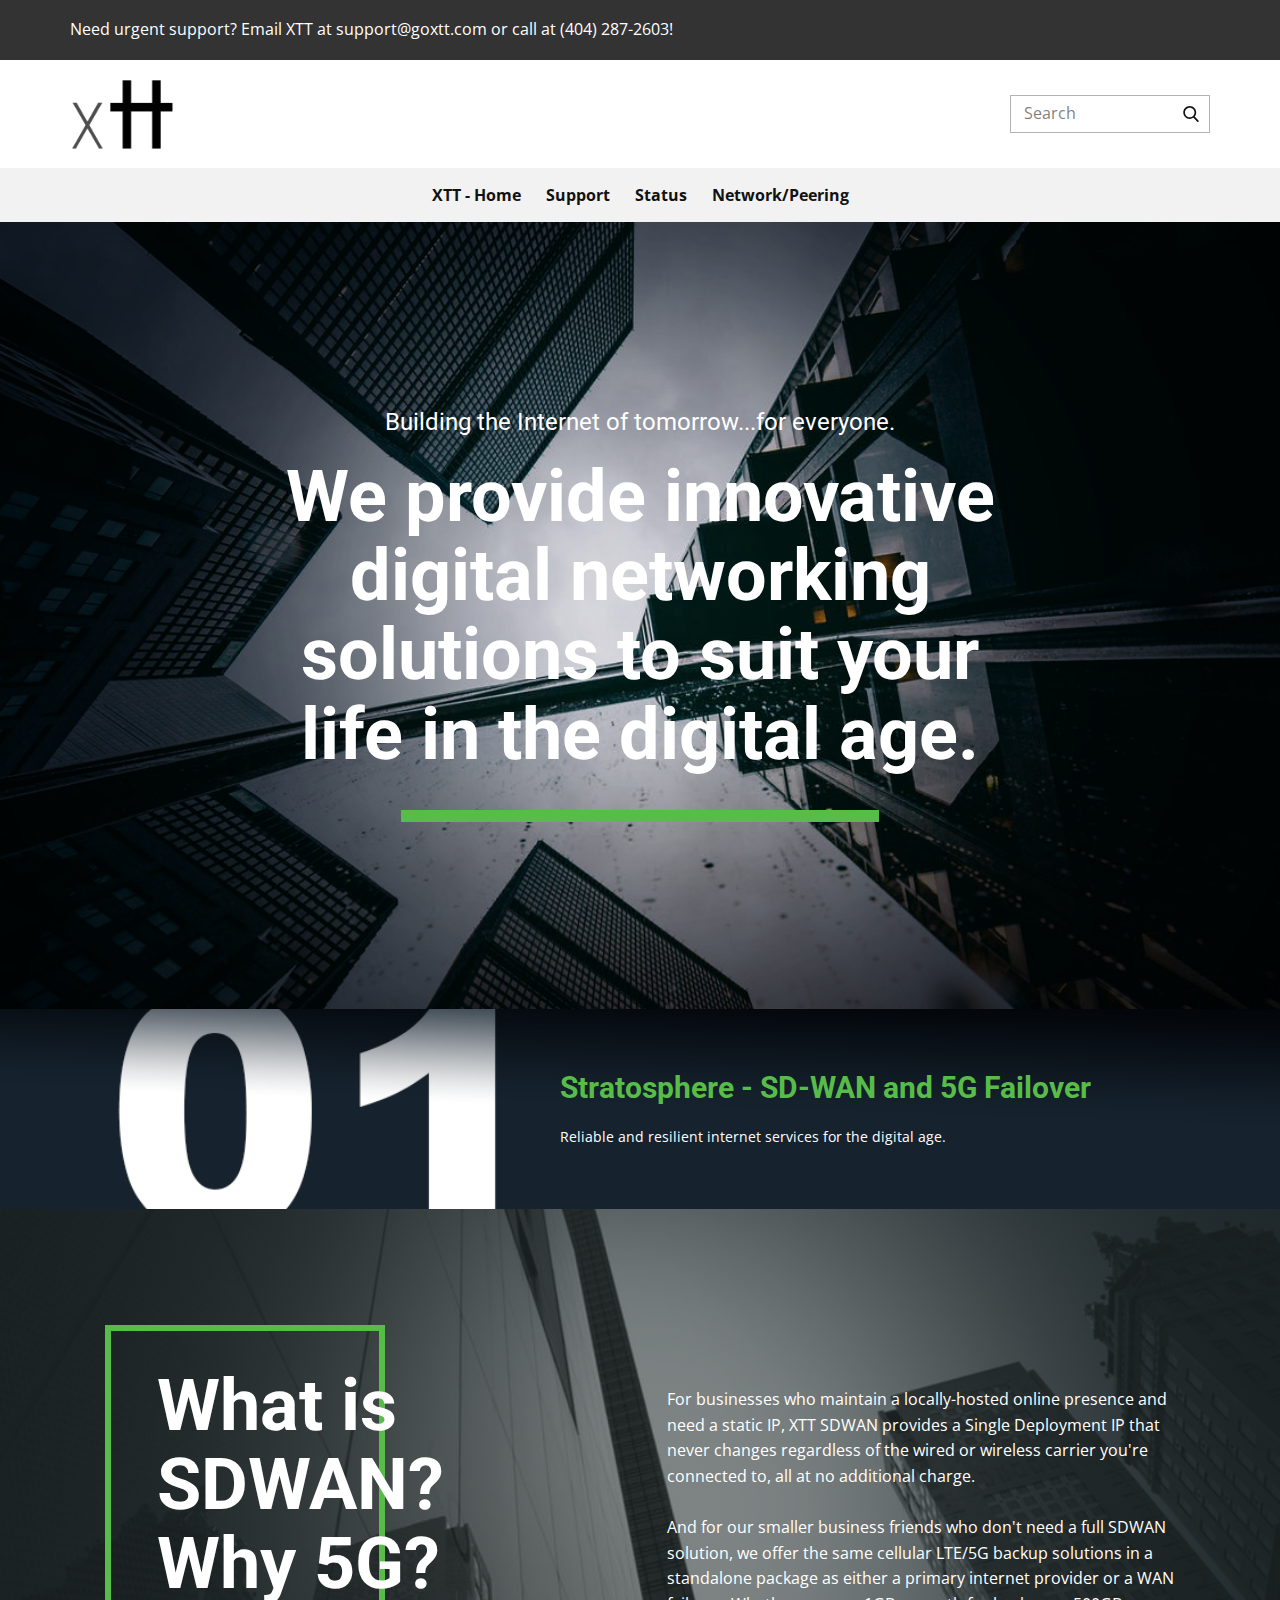
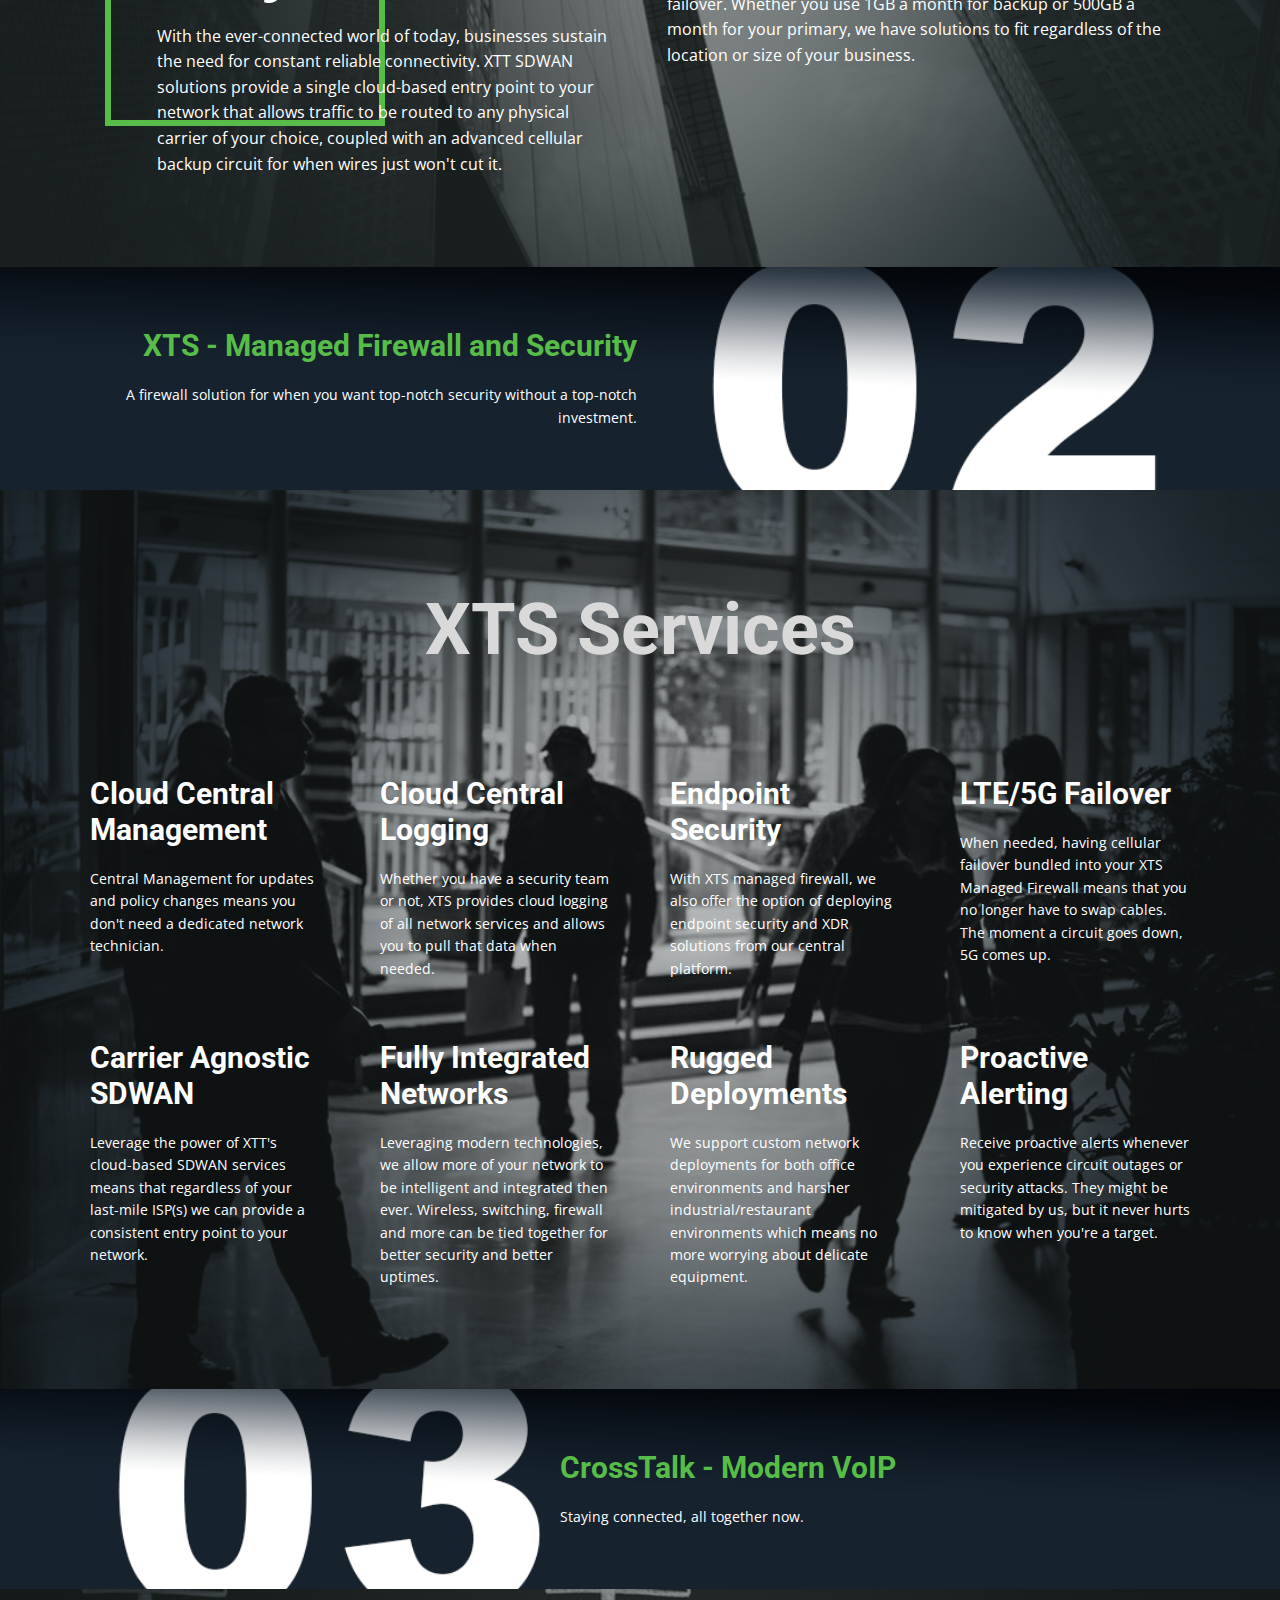
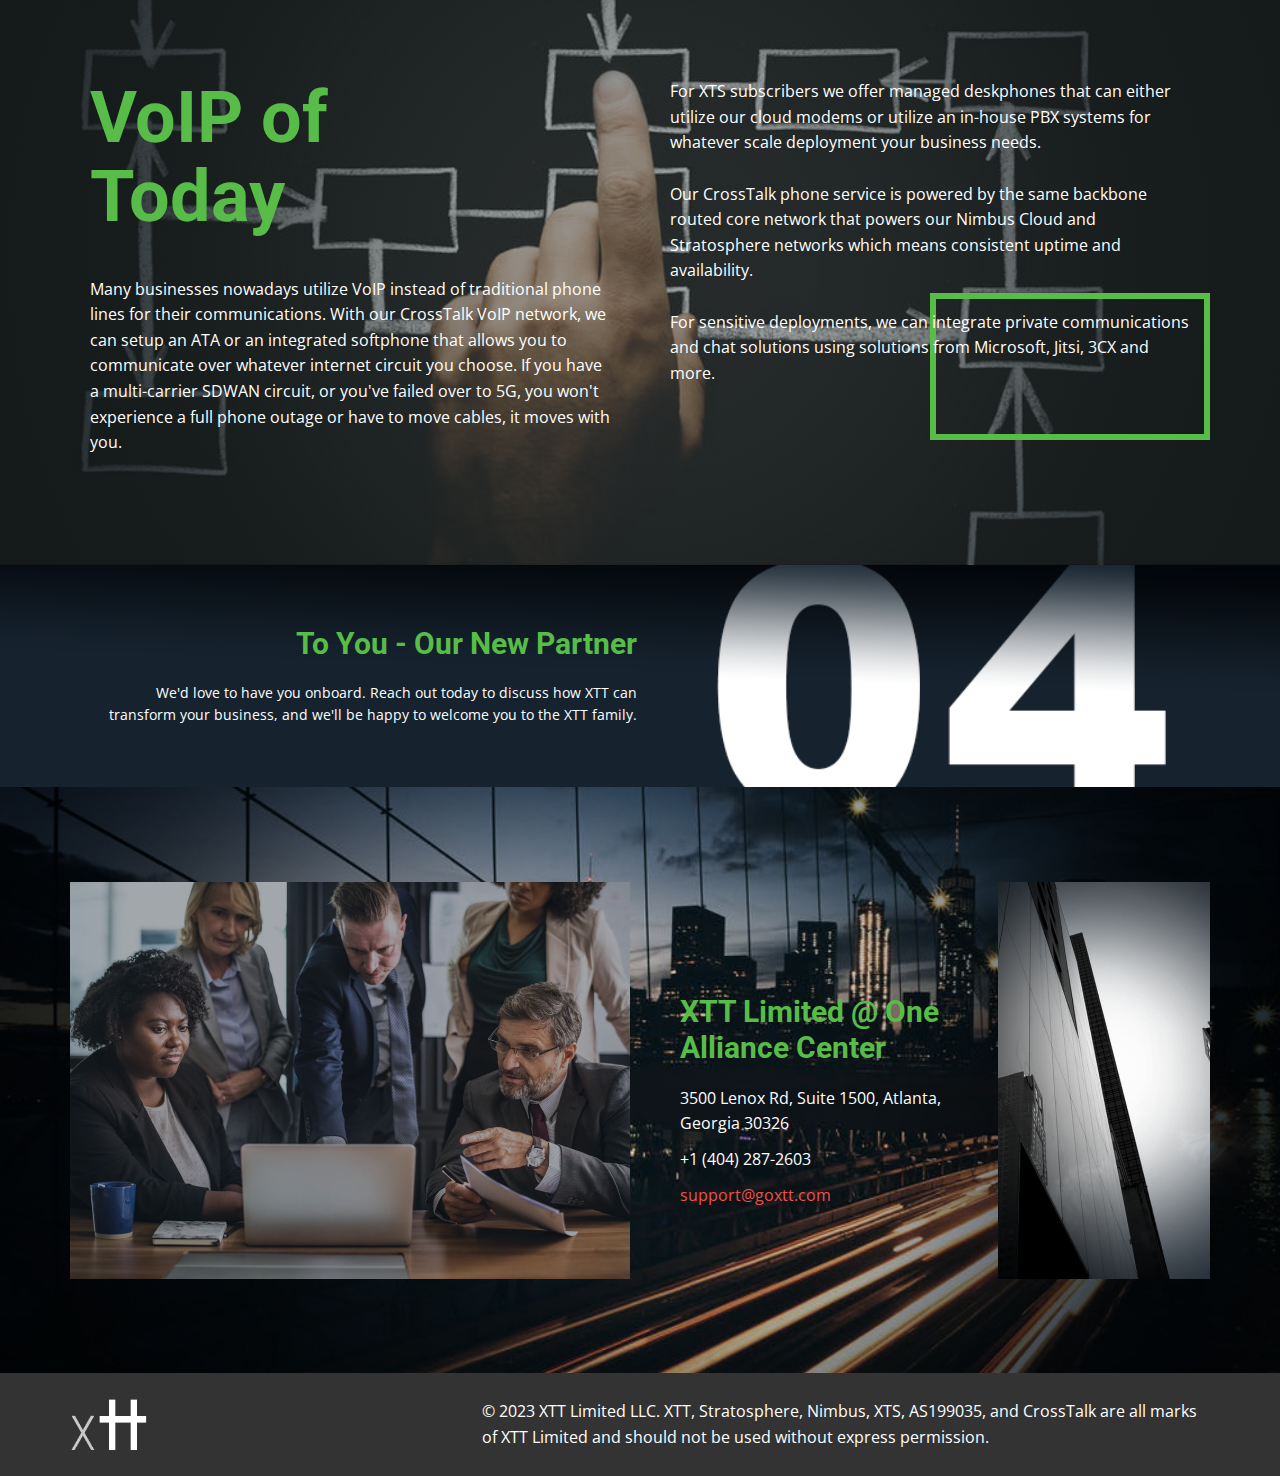
==== commit d5f1b5e4: "Deploy site v2" ====
--- a/index.html
+++ b/index.html
@@ -1,130 +1,379 @@
-<!DOCTYPE html>
-<html lang="en">
-<head>
-	<title>XTT</title>
-<!--===============================================================================================-->
-	<meta charset="UTF-8">
-<!--===============================================================================================-->
-	<meta name="viewport" content="width=device-width, initial-scale=1">
-<!--===============================================================================================-->
-	<script async src="https://popularity.goxtt.net/xttpopularity.js" data-ackee-server="https://popularity.goxtt.net" data-ackee-domain-id="dc196bee-f1ea-4f18-9b60-1d2468792b87"></script>
-<!--===============================================================================================-->
-	<link rel="icon" type="image/png" href="images/icons/favicon.png"/>
-<!--===============================================================================================-->
-	<link rel="stylesheet" type="text/css" href="vendor/bootstrap/css/bootstrap.min.css">
-<!--===============================================================================================-->
-	<link rel="stylesheet" type="text/css" href="fonts/font-awesome-4.7.0/css/font-awesome.min.css">
-<!--===============================================================================================-->
-	<link rel="stylesheet" type="text/css" href="vendor/animate/animate.css">
-<!--===============================================================================================-->
-	<link rel="stylesheet" type="text/css" href="vendor/select2/select2.min.css">
-<!--===============================================================================================-->
-	<link rel="stylesheet" type="text/css" href="css/util.css">
-	<link rel="stylesheet" type="text/css" href="css/main.css">
-<!--===============================================================================================-->
-</head>
-<body>
-	
-	
-	<div class="size1 bg0 where1-parent">
-		<!-- Coutdown -->
-		<div class="flex-c-m bg-img1 size2 where1 overlay1 where2 respon2" style="background-image: url('images/bg01.jpg');">
-			<div class="wsize2 flex-w flex-c-m cd100 js-tilt">
-				<div class="flex-col-c-m size6 bor2 m-l-10 m-r-10 m-t-15">
-					<span class="l2-txt1 p-b-9 days">XTT</span>
-					<span class="s2-txt4">is Secure</span>
-				</div>
-
-				<div class="flex-col-c-m size6 bor2 m-l-10 m-r-10 m-t-15">
-					<span class="l2-txt1 p-b-9 hours">XTT</span>
-					<span class="s2-txt4">is Fast</span>
-				</div>
-
-				<div class="flex-col-c-m size6 bor2 m-l-10 m-r-10 m-t-15">
-					<span class="l2-txt1 p-b-9 minutes">XTT</span>
-					<span class="s2-txt4">is Reliable</span>
-				</div>
-
-				<div class="flex-col-c-m size6 bor2 m-l-10 m-r-10 m-t-15">
-					<span class="l2-txt1 p-b-9 seconds">XTT</span>
-					<span class="s2-txt4">Coming Soon</span>
-				</div>
-			</div>
-		</div>
-		
-		<!-- Form -->
-		<div class="size3 flex-col-sb flex-w p-l-75 p-r-75 p-t-45 p-b-45 respon1">
-			<div class="wrap-pic1">
-				<img src="images/icons/logo.png" alt="LOGO">
-			</div>
-
-			<div class="p-t-50 p-b-60">
-				<p class="m1-txt1 p-b-36">
-					The new XTT website is <span class="m1-txt2">Coming Soon</span>, follow us for updates!
-				</p>
-
-				<form class="contact100-form validate-form" method="POST"
-action="https://api.slapform.com/F7blto6GlO">
-					<div class="wrap-input100 m-b-10 validate-input" data-validate = "Name is required">
-						<input class="s2-txt1 placeholder0 input100" type="text" name="name" placeholder="Your Name">
-						<span class="focus-input100"></span>
-					</div>
-
-					<div class="wrap-input100 m-b-20 validate-input" data-validate = "Email is required: ex@abc.xyz">
-						<input class="s2-txt1 placeholder0 input100" type="text" name="email" placeholder="Email Address">
-						<span class="focus-input100"></span>
-					</div>
-
-					<div class="w-full">
-						<button class="flex-c-m s2-txt2 size4 bg1 bor1 hov1 trans-04" type="submit">
-							Subscribe
-						</button>
-					</div>
-				</form>
-
-				<p class="s2-txt3 p-t-18">
-					And don’t worry, we hate spam too! You can unsubcribe at anytime.
-				</p>
-			</div>
-
-			<div class="flex-w">
-				<p>&copy 2022 XTT Corporation.
-				<!--<a href="#" class="flex-c-m size5 bg3 how1 trans-04 m-r-5">
-					<i class="fa fa-facebook"></i>
-				</a>
-
-				<a href="#" class="flex-c-m size5 bg4 how1 trans-04 m-r-5">
-					<i class="fa fa-twitter"></i>
-				</a>
-
-				<a href="#" class="flex-c-m size5 bg5 how1 trans-04 m-r-5">
-					<i class="fa fa-youtube-play"></i>
-				</a>-->
-			</div>
-		</div>
-	</div>
-
-
-
-	
-
-<!--===============================================================================================-->	
-	<script src="vendor/jquery/jquery-3.2.1.min.js"></script>
-<!--===============================================================================================-->
-	<script src="vendor/bootstrap/js/popper.js"></script>
-	<script src="vendor/bootstrap/js/bootstrap.min.js"></script>
-<!--===============================================================================================-->
-	<script src="vendor/select2/select2.min.js"></script>
-<!--===============================================================================================-->
-<!--===============================================================================================-->
-	<script src="vendor/tilt/tilt.jquery.min.js"></script>
-	<script >
-		$('.js-tilt').tilt({
-			scale: 1.1
-		})
-	</script>
-<!--===============================================================================================-->
-	<script src="js/main.js"></script>
-
-</body>
-</html>
+<!DOCTYPE html>
+<html style="font-size: 16px;" lang="en-US"><head>
+    <meta name="viewport" content="width=device-width, initial-scale=1.0">
+    <meta charset="utf-8">
+    <meta name="keywords" content="    Wireless internet provider
+    Managed firewall solutions
+    5G internet service
+    4G/LTE cellular backup
+    SDWAN solutions
+    Reliable internet service provider
+    Core routed backbone network
+    Fast and secure internet
+    High-speed wireless internet
+    Managed network solutions
+    Wireless connectivity solutions
+    Business internet service provider
+    Enterprise-grade internet solutions
+    Secure firewall protection
+    Cellular backup solutions
+    SDWAN technology
+    Scalable internet solutions
+    Reliable network infrastructure
+    Seamless connectivity solutions
+    Redundant internet connections
+    Flexible wireless internet options
+    Network optimization solutions
+    Advanced firewall management
+    5G-enabled connectivity
+    LTE cellular backup options
+    Enhanced SDWAN services
+    Robust backbone network
+    Dependable internet connectivity
+    Streamlined network management
+    High-performance wireless solutions">
+    <meta name="description" content="SDWAN, 5G, Firewall Security, the Cloud. All route through the XTT Stratosphere backbone. We're your friend in the age of the cloud, where you're on the edge.">
+    <title>XTT Limited</title>
+    <link rel="stylesheet" href="nicepage.css" media="screen">
+<link rel="stylesheet" href="XTT---Home.css" media="screen">
+    <script class="u-script" type="text/javascript" src="jquery-1.9.1.min.js" defer=""></script>
+    <script class="u-script" type="text/javascript" src="nicepage.js" defer=""></script>
+    <meta name="generator" content="Nicepage 5.12.8, nicepage.com">
+    <meta property="og:title" content="XTT Limited ">
+    <meta property="og:description" content="SDWAN, 5G, Firewall Security, the Cloud. All route through the XTT Stratosphere backbone. We're your friend in the age of the cloud, where you're on the edge.">
+    <meta property="og:image" content="https://goxtt.com/images/ab5c7096bf4cbf4630676f55eeec8afe6c160d2fab92c1aa3e330cab761d65135fa373cf76dbee5e106746861e156b5c9e4f5b08fe961a28f47e9d_1280.jpg">
+    <meta property="og:url" content="https://goxtt.com">
+    <link rel="icon" href="images/favicon.png">
+    <link id="u-theme-google-font" rel="stylesheet" href="https://fonts.googleapis.com/css?family=Roboto:100,100i,300,300i,400,400i,500,500i,700,700i,900,900i|Open+Sans:300,300i,400,400i,500,500i,600,600i,700,700i,800,800i">
+    
+    
+    
+    
+    
+    
+    
+    
+    
+    
+    <script type="application/ld+json">{
+		"@context": "http://schema.org",
+		"@type": "Organization",
+		"name": "XTT Limited",
+		"url": "/",
+		"logo": "images/SimpleLogoSmall.png"
+}</script>
+    <meta name="theme-color" content="#f15048">
+    <meta property="og:type" content="website">
+    <link rel="canonical" href="/">
+  <meta data-intl-tel-input-cdn-path="intlTelInput/"></head>
+  <body data-home-page="https://website5232054.nicepage.io/XTT-Home.html?version=dcfca749-e873-4757-a461-81b61b7378fb" data-home-page-title="XTT - Home" class="u-body u-xl-mode" data-lang="en"><header class=" u-clearfix u-header u-section-row-container" id="sec-9792"><div class="u-section-rows">
+        <div class="u-align-center-xs u-grey-80 u-section-row u-section-row-1" id="sec-b03b">
+          <div class="u-clearfix u-sheet u-valign-middle u-sheet-1">
+            <p class="u-align-left-lg u-align-left-md u-align-left-sm u-align-left-xl u-text u-text-1">Need urgent support? Email XTT at support@goxtt.com or call at (404) 287-2603!<br>
+            </p>
+          </div>
+          
+          
+          
+          
+          
+        </div>
+        <div class="u-align-center-xs u-section-row" id="sec-71fa">
+          <div class="u-clearfix u-sheet u-sheet-2">
+            <a href="#" class="u-image u-logo u-image-1" data-image-width="250" data-image-height="250">
+              <img src="images/SimpleLogoSmall.png" class="u-logo-image u-logo-image-1" data-image-width="80">
+            </a>
+            <form action="#" method="get" class="u-border-1 u-border-grey-30 u-search u-search-right u-white u-search-1">
+              <button class="u-search-button" type="submit">
+                <span class="u-search-icon u-spacing-10">
+                  <svg class="u-svg-link" preserveAspectRatio="xMidYMin slice" viewBox="0 0 56.966 56.966"><use xlink:href="#svg-1ce0"></use></svg>
+                  <svg xmlns="http://www.w3.org/2000/svg" xmlns:xlink="http://www.w3.org/1999/xlink" version="1.1" id="svg-1ce0" x="0px" y="0px" viewBox="0 0 56.966 56.966" style="enable-background:new 0 0 56.966 56.966;" xml:space="preserve" class="u-svg-content"><path d="M55.146,51.887L41.588,37.786c3.486-4.144,5.396-9.358,5.396-14.786c0-12.682-10.318-23-23-23s-23,10.318-23,23  s10.318,23,23,23c4.761,0,9.298-1.436,13.177-4.162l13.661,14.208c0.571,0.593,1.339,0.92,2.162,0.92  c0.779,0,1.518-0.297,2.079-0.837C56.255,54.982,56.293,53.08,55.146,51.887z M23.984,6c9.374,0,17,7.626,17,17s-7.626,17-17,17  s-17-7.626-17-17S14.61,6,23.984,6z"></path></svg>
+                </span>
+              </button>
+              <input class="u-search-input" type="search" name="search" value="" placeholder="Search">
+            </form>
+          </div>
+          
+          
+          
+          
+          
+        </div>
+        <div class="u-grey-5 u-section-row u-section-row-3" id="sec-13b1">
+          <div class="u-clearfix u-sheet u-valign-middle u-sheet-3">
+            <nav class="u-menu u-menu-one-level u-offcanvas u-menu-1">
+              <div class="menu-collapse" style="font-size: 1rem; letter-spacing: 0px; font-weight: 700;">
+                <a class="u-button-style u-custom-active-border-color u-custom-border u-custom-border-color u-custom-borders u-custom-hover-border-color u-custom-left-right-menu-spacing u-custom-text-active-color u-custom-text-color u-custom-text-hover-color u-custom-top-bottom-menu-spacing u-nav-link" href="#">
+                  <svg class="u-svg-link" viewBox="0 0 24 24"><use xlink:href="#menu-hamburger"></use></svg>
+                  <svg class="u-svg-content" version="1.1" id="menu-hamburger" viewBox="0 0 16 16" x="0px" y="0px" xmlns:xlink="http://www.w3.org/1999/xlink" xmlns="http://www.w3.org/2000/svg"><g><rect y="1" width="16" height="2"></rect><rect y="7" width="16" height="2"></rect><rect y="13" width="16" height="2"></rect>
+</g></svg>
+                </a>
+              </div>
+              <div class="u-custom-menu u-nav-container">
+                <ul class="u-nav u-spacing-25 u-unstyled u-nav-1"><li class="u-nav-item"><a class="u-button-style u-nav-link" href="XTT-Home.html" style="padding: 8px 0px;">XTT - Home</a>
+</li><li class="u-nav-item"><a class="u-button-style u-nav-link" href="https://support.goxtt.com" style="padding: 8px 0px;">Support</a>
+</li><li class="u-nav-item"><a class="u-button-style u-nav-link" href="https://status.goxtt.com" target="_blank" style="padding: 8px 0px;">Status</a>
+</li><li class="u-nav-item"><a class="u-button-style u-nav-link" href="https://routing.goxtt.com/" style="padding: 8px 0px;">Network/Peering</a>
+</li></ul>
+              </div>
+              <div class="u-custom-menu u-nav-container-collapse">
+                <div class="u-black u-container-style u-inner-container-layout u-opacity u-opacity-95 u-sidenav">
+                  <div class="u-inner-container-layout u-sidenav-overflow">
+                    <div class="u-menu-close"></div>
+                    <ul class="u-align-center u-nav u-popupmenu-items u-unstyled u-nav-2"><li class="u-nav-item"><a class="u-button-style u-nav-link" href="XTT-Home.html">XTT - Home</a>
+</li><li class="u-nav-item"><a class="u-button-style u-nav-link" href="https://support.goxtt.com">Support</a>
+</li><li class="u-nav-item"><a class="u-button-style u-nav-link" href="https://status.goxtt.com" target="_blank">Status</a>
+</li><li class="u-nav-item"><a class="u-button-style u-nav-link" href="https://routing.goxtt.com/">Network/Peering</a>
+</li></ul>
+                  </div>
+                </div>
+                <div class="u-black u-menu-overlay u-opacity u-opacity-70"></div>
+              </div>
+            </nav>
+          </div>
+          
+          
+          
+          
+          
+        </div>
+      </div></header> 
+    <section class="u-clearfix u-image u-section-1" id="sec-db06">
+      <div class="u-clearfix u-sheet u-sheet-1">
+        <div class="u-container-style u-expanded-width-xs u-group u-group-1">
+          <div class="u-container-layout u-valign-middle u-container-layout-1">
+            <h4 class="u-align-center u-text u-text-body-alt-color u-text-1">Building the Internet of tomorrow...for everyone.<br>
+            </h4>
+            <h1 class="u-align-center u-heading-font u-text u-text-body-alt-color u-title u-text-2">We provide innovative digital networking solutions to suit your life in the digital age.<br>
+            </h1>
+            <div class="u-border-12 u-border-palette-4-base u-line u-line-horizontal u-line-1"></div>
+          </div>
+        </div>
+      </div>
+    </section>
+    <section class="u-clearfix u-image u-section-2" id="sec-ae02">
+      <div class="u-clearfix u-sheet u-valign-middle-xs u-sheet-1">
+        <div class="u-container-style u-group u-group-1">
+          <div class="u-container-layout">
+            <h3 class="u-text u-text-palette-4-base u-text-1">Stratosphere - SD-WAN and 5G Failover<br>
+            </h3>
+            <p class="u-text u-text-body-alt-color u-text-2">Reliable and resilient internet services for the digital age.<br>
+            </p>
+          </div>
+        </div>
+      </div>
+    </section>
+    <section class="u-clearfix u-image u-shading u-section-3" id="sec-3d80">
+      <div class="u-clearfix u-sheet u-sheet-1">
+        <div class="u-clearfix u-expanded-width u-gutter-20 u-layout-wrap u-layout-wrap-1">
+          <div class="u-layout">
+            <div class="u-layout-row">
+              <div class="u-container-style u-layout-cell u-left-cell u-size-30 u-layout-cell-1">
+                <div class="u-container-layout">
+                  <div class="u-border-6 u-border-palette-4-base u-shape u-shape-rectangle u-shape-1"></div>
+                  <h2 class="u-text u-text-1">What is SDWAN? <br>Why 5G?<br>
+                  </h2>
+                  <p class="u-text u-text-2">With the ever-connected world of today, businesses sustain the need for constant reliable connectivity. XTT SDWAN solutions provide a single cloud-based entry point to your network that allows traffic to be routed to any physical carrier of your choice, coupled with an advanced cellular backup circuit for when wires just won't cut it.<br>
+                  </p>
+                </div>
+              </div>
+              <div class="u-container-style u-layout-cell u-right-cell u-size-30 u-layout-cell-2">
+                <div class="u-container-layout">
+                  <p class="u-text u-text-3">For businesses who maintain a locally-hosted online presence and need a static IP, XTT SDWAN provides a Single Deployment IP that never changes regardless of the wired or wireless carrier you're connected to, all at no additional charge. <br>
+                    <br>And for our smaller business friends who don't need a full SDWAN solution, we offer the same cellular LTE/5G backup solutions in a standalone package as either a primary internet provider or a WAN failover. Whether you use 1GB a month for backup or 500GB a month for your primary, we have solutions to fit regardless of the location or size of your business.<br>
+                  </p>
+                </div>
+              </div>
+            </div>
+          </div>
+        </div>
+      </div>
+    </section>
+    <section class="u-clearfix u-image u-section-4" id="sec-caf6">
+      <div class="u-clearfix u-sheet u-sheet-1">
+        <div class="u-align-right u-container-style u-group u-group-1">
+          <div class="u-container-layout">
+            <h3 class="u-text u-text-palette-4-base u-text-1">XTS - Managed Firewall and Security<br>
+            </h3>
+            <p class="u-text u-text-body-alt-color u-text-2">A firewall solution for when you want top-notch security without a top-notch investment.<br>
+            </p>
+          </div>
+        </div>
+      </div>
+    </section>
+    <section class="u-clearfix u-image u-shading u-section-5" id="sec-add7">
+      <div class="u-clearfix u-sheet u-sheet-1">
+        <div class="u-container-style u-group u-group-1">
+          <div class="u-container-layout u-container-layout-1">
+            <h2 class="u-align-center u-text u-text-grey-15 u-text-1">XTS Services <br>
+            </h2>
+          </div>
+        </div>
+        <div class="u-clearfix u-expanded-width u-gutter-20 u-layout-wrap u-layout-wrap-1">
+          <div class="u-layout">
+            <div class="u-layout-col">
+              <div class="u-size-30">
+                <div class="u-layout-row">
+                  <div class="u-container-style u-layout-cell u-left-cell u-size-15 u-size-30-md u-layout-cell-1">
+                    <div class="u-container-layout">
+                      <h3 class="u-text u-text-2">Cloud Central Management<br>
+                      </h3>
+                      <p class="u-text u-text-3">Central Management for updates and policy changes means you don't need a dedicated network technician.<br>
+                      </p>
+                    </div>
+                  </div>
+                  <div class="u-container-style u-layout-cell u-size-15 u-size-30-md u-layout-cell-2">
+                    <div class="u-container-layout">
+                      <h3 class="u-text u-text-4">Cloud Central Logging<br>
+                      </h3>
+                      <p class="u-text u-text-5">Whether you have a security team or not, XTS provides cloud logging of all network services and allows you to pull that data when needed.<br>
+                      </p>
+                    </div>
+                  </div>
+                  <div class="u-container-style u-layout-cell u-size-15 u-size-30-md u-layout-cell-3">
+                    <div class="u-container-layout">
+                      <h3 class="u-text u-text-6">Endpoint Security<br>
+                      </h3>
+                      <p class="u-text u-text-7">With XTS managed firewall, we also offer the option of deploying endpoint security and XDR solutions from our central platform.<br>
+                      </p>
+                    </div>
+                  </div>
+                  <div class="u-container-style u-layout-cell u-right-cell u-size-15 u-size-30-md u-layout-cell-4">
+                    <div class="u-container-layout">
+                      <h3 class="u-text u-text-8">LTE/5G Failover<br>
+                      </h3>
+                      <p class="u-text u-text-9">When needed, having cellular failover bundled into your XTS Managed Firewall means that you no longer have to swap cables. The moment a circuit goes down, 5G comes up.<br>
+                      </p>
+                    </div>
+                  </div>
+                </div>
+              </div>
+              <div class="u-size-30">
+                <div class="u-layout-row">
+                  <div class="u-container-style u-layout-cell u-left-cell u-size-15 u-size-30-md u-layout-cell-5">
+                    <div class="u-container-layout">
+                      <h3 class="u-text u-text-10">Carrier Agnostic SDWAN<br>
+                      </h3>
+                      <p class="u-text u-text-11">Leverage the power of XTT's cloud-based SDWAN services means that regardless of your last-mile ISP(s) we can provide a consistent entry point to your network.<br>
+                      </p>
+                    </div>
+                  </div>
+                  <div class="u-container-style u-layout-cell u-size-15 u-size-30-md u-layout-cell-6">
+                    <div class="u-container-layout">
+                      <h3 class="u-text u-text-12">Fully Integrated Networks<br>
+                      </h3>
+                      <p class="u-text u-text-13">Leveraging modern technologies, we allow more of your network to be intelligent and integrated then ever. Wireless, switching, firewall and more can be tied together for better security and better uptimes.<br>
+                      </p>
+                    </div>
+                  </div>
+                  <div class="u-container-style u-layout-cell u-size-15 u-size-30-md u-layout-cell-7">
+                    <div class="u-container-layout">
+                      <h3 class="u-text u-text-14">Rugged Deployments<br>
+                      </h3>
+                      <p class="u-text u-text-15">We support custom network deployments for both office environments and harsher industrial/restaurant environments which means no more worrying about delicate equipment.<br>
+                      </p>
+                    </div>
+                  </div>
+                  <div class="u-container-style u-layout-cell u-right-cell u-size-15 u-size-30-md u-layout-cell-8">
+                    <div class="u-container-layout">
+                      <h3 class="u-text u-text-16">Proactive Alerting<br>
+                      </h3>
+                      <p class="u-text u-text-17">Receive proactive alerts whenever you experience circuit outages or security attacks. They might be mitigated by us, but it never hurts to know when you're a target.<br>
+                      </p>
+                    </div>
+                  </div>
+                </div>
+              </div>
+            </div>
+          </div>
+        </div>
+      </div>
+    </section>
+    <section class="u-clearfix u-image u-section-6" id="sec-d3bc">
+      <div class="u-clearfix u-sheet u-sheet-1">
+        <div class="u-container-style u-group u-group-1">
+          <div class="u-container-layout">
+            <h3 class="u-text u-text-palette-4-base u-text-1">CrossTalk - Modern VoIP<br>
+            </h3>
+            <p class="u-text u-text-body-alt-color u-text-2">Staying connected, all together now.<br>
+            </p>
+          </div>
+        </div>
+      </div>
+    </section>
+    <section class="u-clearfix u-image u-shading u-section-7" id="sec-75ae">
+      <div class="u-clearfix u-sheet u-sheet-1">
+        <div class="u-clearfix u-expanded-width u-gutter-20 u-layout-wrap u-layout-wrap-1">
+          <div class="u-layout">
+            <div class="u-layout-row">
+              <div class="u-container-style u-layout-cell u-left-cell u-size-30 u-layout-cell-1">
+                <div class="u-container-layout">
+                  <h2 class="u-text u-text-palette-4-base u-text-1">VoIP of Today<br>
+                  </h2>
+                  <p class="u-text u-text-2">Many businesses nowadays utilize VoIP instead of traditional phone lines for their communications. With our CrossTalk VoIP network, we can setup an ATA or an integrated softphone that allows you to communicate over whatever internet circuit you choose. If you have a multi-carrier SDWAN circuit, or you've failed over to 5G, you won't experience a full phone outage or have to move cables, it moves with you.<br>
+                  </p>
+                </div>
+              </div>
+              <div class="u-container-style u-layout-cell u-right-cell u-size-30 u-layout-cell-2">
+                <div class="u-container-layout">
+                  <div class="u-border-6 u-border-palette-4-base u-shape u-shape-rectangle u-shape-1"></div>
+                  <p class="u-text u-text-3">For XTS subscribers we offer managed deskphones that can either utilize our cloud modems or utilize an in-house PBX systems for whatever scale deployment your business needs.<br>
+                    <br>Our CrossTalk phone service is powered by the same backbone routed core network that powers our Nimbus Cloud and Stratosphere networks which means consistent uptime and availability.<br>
+                    <br>For sensitive deployments, we can integrate private communications and chat solutions using solutions from Microsoft, Jitsi, 3CX and more.<br>
+                  </p>
+                </div>
+              </div>
+            </div>
+          </div>
+        </div>
+      </div>
+    </section>
+    <section class="u-clearfix u-image u-section-8" id="sec-9c18">
+      <div class="u-clearfix u-sheet u-sheet-1">
+        <div class="u-align-right u-container-style u-group u-group-1">
+          <div class="u-container-layout">
+            <h3 class="u-text u-text-palette-4-base u-text-1">To You - Our New Partner<br>
+            </h3>
+            <p class="u-text u-text-body-alt-color u-text-2">We'd love to have you onboard. Reach out today to discuss how XTT can transform your business, and we'll be happy to welcome you to the XTT family.<br>
+            </p>
+          </div>
+        </div>
+      </div>
+    </section>
+    <section class="u-clearfix u-image u-section-9" id="sec-a5bd">
+      <div class="u-clearfix u-sheet u-sheet-1">
+        <div class="u-clearfix u-expanded-width u-gutter-20 u-layout-wrap u-layout-wrap-1">
+          <div class="u-gutter-0 u-layout">
+            <div class="u-layout-row">
+              <div class="u-align-left u-container-style u-image u-layout-cell u-left-cell u-shading u-size-30 u-image-1">
+                <div class="u-container-layout"></div>
+              </div>
+              <div class="u-align-left u-container-style u-layout-cell u-size-18 u-layout-cell-2">
+                <div class="u-container-layout u-valign-middle u-container-layout-2">
+                  <h3 class="u-text u-text-palette-4-base u-text-1">XTT Limited @ One Alliance Center<br>
+                  </h3>
+                  <p class="u-text u-text-body-alt-color u-text-2"> 3500 Lenox Rd, Suite 1500, Atlanta, Georgia 30326</p>
+                  <p class="u-text u-text-body-alt-color u-text-3">+1 ​(404) 287-2603</p>
+                  <p class="u-text u-text-body-alt-color u-text-4">
+                    <a class="u-active-none u-border-none u-btn u-button-link u-button-style u-hover-none u-none u-text-palette-1-base u-btn-1" href="mailto:support@goxtt.com?subject=%5BXTT%20Inquiry%5D">support@goxtt.com</a>
+                  </p>
+                </div>
+              </div>
+              <div class="u-align-left u-container-style u-hidden-xs u-image u-layout-cell u-right-cell u-size-12 u-image-2">
+                <div class="u-container-layout"></div>
+              </div>
+            </div>
+          </div>
+        </div>
+      </div>
+    </section>
+    
+    
+    <footer class="u-clearfix u-footer u-grey-80" id="sec-7585"><div class="u-clearfix u-sheet u-sheet-1">
+        <a href="https://nicepage.com" class="u-image u-logo u-image-1" data-image-width="250" data-image-height="250">
+          <img src="images/SimpleLogoSmall_light.png" class="u-logo-image u-logo-image-1">
+        </a>
+        <p class="u-text u-text-1"> © 2023 XTT Limited LLC. XTT, Stratosphere, Nimbus, XTS, AS199035, and CrossTalk are all marks of XTT Limited and should not be used without express permission.</p>
+      </div></footer>
+  
+</body></html>--- a/nicepage.css
+++ b/nicepage.css
@@ -0,0 +1,41769 @@
+/*begin-commonstyles library*//*!
+ * froala_editor v4.0.6 (https://www.froala.com/wysiwyg-editor)
+ * License https://froala.com/wysiwyg-editor/terms/
+ * Copyright 2014-2021 Froala Labs
+ */
+
+.fr-clearfix::after {
+  clear: both;
+  display: block;
+  content: "";
+  height: 0; }
+
+.fr-hide-by-clipping {
+  position: absolute;
+  width: 1px;
+  height: 1px;
+  padding: 0;
+  margin: -1px;
+  overflow: hidden;
+  clip: rect(0, 0, 0, 0);
+  border: 0; }
+
+.fr-view img.fr-rounded, .fr-view .fr-img-caption.fr-rounded img {
+  border-radius: 10px;
+  -moz-border-radius: 10px;
+  -webkit-border-radius: 10px;
+  -moz-background-clip: padding;
+  -webkit-background-clip: padding-box;
+  background-clip: padding-box; }
+
+.fr-view img.fr-shadow, .fr-view .fr-img-caption.fr-shadow img {
+  -webkit-box-shadow: 10px 10px 5px 0px #cccccc;
+  -moz-box-shadow: 10px 10px 5px 0px #cccccc;
+  box-shadow: 10px 10px 5px 0px #cccccc; }
+
+.fr-view img.fr-bordered, .fr-view .fr-img-caption.fr-bordered img {
+  border: solid 5px #CCC; }
+
+.fr-view img.fr-bordered {
+  -webkit-box-sizing: content-box;
+  -moz-box-sizing: content-box;
+  box-sizing: content-box; }
+
+.fr-view .fr-img-caption.fr-bordered img {
+  -webkit-box-sizing: border-box;
+  -moz-box-sizing: border-box;
+  box-sizing: border-box; }
+
+.fr-view {
+  word-wrap: break-word; }
+  .fr-view span[style~="color:"] a {
+    color: inherit; }
+  .fr-view strong {
+    font-weight: 700; }
+  .fr-view table[border='0'] td:not([class]), .fr-view table[border='0'] th:not([class]), .fr-view table[border='0'] td[class=""], .fr-view table[border='0'] th[class=""] {
+    border-width: 0px; }
+  .fr-view table {
+    border: none;
+    border-collapse: collapse;
+    empty-cells: show;
+    max-width: 100%; }
+    .fr-view table td {
+      min-width: 5px; }
+    .fr-view table.fr-dashed-borders td, .fr-view table.fr-dashed-borders th {
+      border-style: dashed; }
+    .fr-view table.fr-alternate-rows tbody tr:nth-child(2n) {
+      background: whitesmoke; }
+    .fr-view table td, .fr-view table th {
+      border: 1px solid #DDD; }
+      .fr-view table td:empty, .fr-view table th:empty {
+        height: 20px; }
+      .fr-view table td.fr-highlighted, .fr-view table th.fr-highlighted {
+        border: 1px double red; }
+      .fr-view table td.fr-thick, .fr-view table th.fr-thick {
+        border-width: 2px; }
+    .fr-view table th {
+      background: #ececec; }
+  .fr-view hr {
+    clear: both;
+    user-select: none;
+    -o-user-select: none;
+    -moz-user-select: none;
+    -khtml-user-select: none;
+    -webkit-user-select: none;
+    -ms-user-select: none;
+    break-after: always;
+    page-break-after: always; }
+  .fr-view .fr-file {
+    position: relative; }
+    .fr-view .fr-file::after {
+      position: relative;
+      content: "\1F4CE";
+      font-weight: normal; }
+  .fr-view pre {
+    white-space: pre-wrap;
+    word-wrap: break-word;
+    overflow: visible; }
+/*  .fr-view[dir="rtl"] blockquote {
+    border-left: none;
+    border-right: solid 2px #5E35B1;
+    margin-right: 0;
+    padding-right: 5px;
+    padding-left: 0; }
+    .fr-view[dir="rtl"] blockquote blockquote {
+      border-color: #00BCD4; }
+      .fr-view[dir="rtl"] blockquote blockquote blockquote {
+        border-color: #43A047; }
+  .fr-view blockquote {
+    border-left: solid 2px #5E35B1;
+    margin-left: 0;
+    padding-left: 5px;
+    color: #5E35B1; }
+    .fr-view blockquote blockquote {
+      border-color: #00BCD4;
+      color: #00BCD4; }
+      .fr-view blockquote blockquote blockquote {
+        border-color: #43A047;
+        color: #43A047; } */
+  .fr-view span.fr-emoticon {
+    font-weight: normal;
+    font-family: "Apple Color Emoji","Segoe UI Emoji","NotoColorEmoji","Segoe UI Symbol","Android Emoji","EmojiSymbols";
+    display: inline;
+    line-height: 0; }
+    .fr-view span.fr-emoticon.fr-emoticon-img {
+      background-repeat: no-repeat !important;
+      font-size: inherit;
+      height: 1em;
+      width: 1em;
+      min-height: 20px;
+      min-width: 20px;
+      display: inline-block;
+      margin: -.1em .1em .1em;
+      line-height: 1;
+      vertical-align: middle; }
+  .fr-view .fr-text-gray {
+    color: #AAA !important; }
+  .fr-view .fr-text-bordered {
+    border-top: solid 1px #222;
+    border-bottom: solid 1px #222;
+    padding: 10px 0; }
+  .fr-view .fr-text-spaced {
+    letter-spacing: 1px; }
+  .fr-view .fr-text-uppercase {
+    text-transform: uppercase; }
+  .fr-view .fr-class-highlighted {
+    background-color: #ffff00; }
+  .fr-view .fr-class-code {
+    border-color: #cccccc;
+    border-radius: 2px;
+    -moz-border-radius: 2px;
+    -webkit-border-radius: 2px;
+    -moz-background-clip: padding;
+    -webkit-background-clip: padding-box;
+    background-clip: padding-box;
+    background: #f5f5f5;
+    padding: 10px;
+    font-family: "Courier New", Courier, monospace; }
+  .fr-view .fr-class-transparency {
+    opacity: 0.5; }
+  .fr-view img {
+    position: relative;
+    max-width: 100%; }
+    .fr-view img.fr-dib {
+      margin: 10px auto;
+      display: block;
+      float: none;
+      vertical-align: top; }
+      .fr-view img.fr-dib.fr-fil {
+        margin-left: 0;
+        text-align: left; }
+      .fr-view img.fr-dib.fr-fir {
+        margin-right: 0;
+        text-align: right; }
+    .fr-view img.fr-dii {
+      display: inline-block;
+      float: none;
+      vertical-align: bottom;
+      margin-left: 5px;
+      margin-right: 5px;
+      max-width: calc(100% - (2 * 5px)); }
+      .fr-view img.fr-dii.fr-fil {
+        float: left;
+        margin: 10px 15px 10px 0;
+        max-width: calc(100% - 5px); }
+      .fr-view img.fr-dii.fr-fir {
+        float: right;
+        margin: 10px 0 10px 15px;
+        max-width: calc(100% - 5px); }
+  .fr-view span.fr-img-caption {
+    position: relative;
+    max-width: 100%; }
+    .fr-view span.fr-img-caption.fr-dib {
+      margin: 5px auto;
+      display: block;
+      float: none;
+      vertical-align: top; }
+      .fr-view span.fr-img-caption.fr-dib.fr-fil {
+        margin-left: 0;
+        text-align: left; }
+      .fr-view span.fr-img-caption.fr-dib.fr-fir {
+        margin-right: 0;
+        text-align: right; }
+    .fr-view span.fr-img-caption.fr-dii {
+      display: inline-block;
+      float: none;
+      vertical-align: bottom;
+      margin-left: 5px;
+      margin-right: 5px;
+      max-width: calc(100% - (2 * 5px)); }
+      .fr-view span.fr-img-caption.fr-dii.fr-fil {
+        float: left;
+        margin: 5px 5px 5px 0;
+        max-width: calc(100% - 5px); }
+      .fr-view span.fr-img-caption.fr-dii.fr-fir {
+        float: right;
+        margin: 5px 0 5px 5px;
+        max-width: calc(100% - 5px); }
+  .fr-view .fr-video {
+    text-align: center;
+    position: relative; }
+    .fr-view .fr-video.fr-rv {
+      padding-bottom: 56.25%;
+      padding-top: 30px;
+      height: 0;
+      overflow: hidden; }
+      .fr-view .fr-video.fr-rv > iframe, .fr-view .fr-video.fr-rv object, .fr-view .fr-video.fr-rv embed {
+        position: absolute !important;
+        top: 0;
+        left: 0;
+        width: 100%;
+        height: 100%; }
+    .fr-view .fr-video > * {
+      -webkit-box-sizing: content-box;
+      -moz-box-sizing: content-box;
+      box-sizing: content-box;
+      max-width: 100%;
+      border: none; }
+    .fr-view .fr-video.fr-dvb {
+      display: block;
+      clear: both; }
+      .fr-view .fr-video.fr-dvb.fr-fvl {
+        text-align: left; }
+      .fr-view .fr-video.fr-dvb.fr-fvr {
+        text-align: right; }
+    .fr-view .fr-video.fr-dvi {
+      display: inline-block; }
+      .fr-view .fr-video.fr-dvi.fr-fvl {
+        float: left; }
+      .fr-view .fr-video.fr-dvi.fr-fvr {
+        float: right; }
+  .fr-view a.fr-strong {
+    font-weight: 700; }
+  .fr-view a.fr-green {
+    color: green; }
+  .fr-view .fr-img-caption {
+    text-align: center; }
+    .fr-view .fr-img-caption .fr-img-wrap {
+      padding: 0;
+      margin: auto;
+      text-align: center;
+      width: 100%; }
+      .fr-view .fr-img-caption .fr-img-wrap a {
+        display: block; }
+      .fr-view .fr-img-caption .fr-img-wrap img {
+        display: block;
+        margin: auto;
+        width: 100%; }
+      .fr-view .fr-img-caption .fr-img-wrap > span {
+        margin: auto;
+        display: block;
+        padding: 5px 5px 10px;
+        font-size: 14px;
+        font-weight: initial;
+        -webkit-box-sizing: border-box;
+        -moz-box-sizing: border-box;
+        box-sizing: border-box;
+        -webkit-opacity: 0.9;
+        -moz-opacity: 0.9;
+        opacity: 0.9;
+        -ms-filter: "progid:DXImageTransform.Microsoft.Alpha(Opacity=0)";
+        width: 100%;
+        text-align: center; }
+  .fr-view button.fr-rounded, .fr-view input.fr-rounded, .fr-view textarea.fr-rounded {
+    border-radius: 10px;
+    -moz-border-radius: 10px;
+    -webkit-border-radius: 10px;
+    -moz-background-clip: padding;
+    -webkit-background-clip: padding-box;
+    background-clip: padding-box; }
+  .fr-view button.fr-large, .fr-view input.fr-large, .fr-view textarea.fr-large {
+    font-size: 24px; }
+
+/**
+ * Image style.
+ */
+a.fr-view.fr-strong {
+  font-weight: 700; }
+a.fr-view.fr-green {
+  color: green; }
+
+/**
+ * Link style.
+ */
+img.fr-view {
+  position: relative;
+  max-width: 100%; }
+  img.fr-view.fr-dib {
+    margin: 5px auto;
+    display: block;
+    float: none;
+    vertical-align: top; }
+    img.fr-view.fr-dib.fr-fil {
+      margin-left: 0;
+      text-align: left; }
+    img.fr-view.fr-dib.fr-fir {
+      margin-right: 0;
+      text-align: right; }
+  img.fr-view.fr-dii {
+    display: inline-block;
+    float: none;
+    vertical-align: bottom;
+    margin-left: 5px;
+    margin-right: 5px;
+    max-width: calc(100% - (2 * 5px)); }
+    img.fr-view.fr-dii.fr-fil {
+      float: left;
+      margin: 5px 5px 5px 0;
+      max-width: calc(100% - 5px); }
+    img.fr-view.fr-dii.fr-fir {
+      float: right;
+      margin: 5px 0 5px 5px;
+      max-width: calc(100% - 5px); }
+
+span.fr-img-caption.fr-view {
+  position: relative;
+  max-width: 100%; }
+  span.fr-img-caption.fr-view.fr-dib {
+    margin: 5px auto;
+    display: block;
+    float: none;
+    vertical-align: top; }
+    span.fr-img-caption.fr-view.fr-dib.fr-fil {
+      margin-left: 0;
+      text-align: left; }
+    span.fr-img-caption.fr-view.fr-dib.fr-fir {
+      margin-right: 0;
+      text-align: right; }
+  span.fr-img-caption.fr-view.fr-dii {
+    display: inline-block;
+    float: none;
+    vertical-align: bottom;
+    margin-left: 5px;
+    margin-right: 5px;
+    max-width: calc(100% - (2 * 5px)); }
+    span.fr-img-caption.fr-view.fr-dii.fr-fil {
+      float: left;
+      margin: 5px 5px 5px 0;
+      max-width: calc(100% - 5px); }
+    span.fr-img-caption.fr-view.fr-dii.fr-fir {
+      float: right;
+      margin: 5px 0 5px 5px;
+      max-width: calc(100% - 5px); }
+/*end-commonstyles library*/@charset "UTF-8";
+.u-hidden-block {
+  visibility: hidden!important;
+}
+.u-locked-block {
+  pointer-events: none!important;
+}
+/*! normalize.css v4.1.1 | MIT License | github.com/necolas/normalize.css */
+html {
+  font-family: sans-serif;
+  -ms-text-size-adjust: 100%;
+  -webkit-text-size-adjust: 100%;
+}
+body {
+  margin: 0;
+}
+article,
+aside,
+details,
+figcaption,
+figure,
+footer,
+header,
+main,
+menu,
+nav,
+section,
+summary {
+  display: block;
+}
+audio,
+canvas,
+progress,
+video {
+  display: inline-block;
+}
+audio:not([controls]) {
+  display: none;
+  height: 0;
+}
+progress {
+  vertical-align: baseline;
+}
+template,
+[hidden] {
+  display: none;
+}
+a {
+  background-color: transparent;
+  -webkit-text-decoration-skip: objects;
+}
+a:active,
+a:hover {
+  outline-width: 0;
+}
+abbr[title] {
+  border-bottom: none;
+  text-decoration: underline;
+}
+b,
+strong {
+  font-weight: inherit;
+  font-weight: bold;
+}
+dfn {
+  font-style: italic;
+}
+h1 {
+  font-size: 2em;
+  margin: 0.67em 0;
+}
+mark {
+  background-color: #ff0;
+  color: #000;
+}
+small {
+  font-size: 80%;
+}
+sub,
+sup {
+  font-size: 75%;
+  line-height: 0;
+  position: relative;
+  vertical-align: baseline;
+}
+sub {
+  bottom: -0.25em;
+}
+sup {
+  top: -0.5em;
+}
+img {
+  border-style: none;
+}
+svg:not(:root) {
+  overflow: hidden;
+}
+code,
+kbd,
+pre,
+samp {
+  font-family: monospace,monospace;
+  font-size: 1em;
+}
+hr {
+  box-sizing: content-box;
+  height: 0;
+  overflow: visible;
+}
+button,
+input,
+optgroup,
+select,
+textarea {
+  color: inherit;
+  font: inherit;
+  margin: 0;
+}
+optgroup {
+  font-weight: 700;
+}
+button,
+input {
+  overflow: visible;
+}
+button,
+select {
+  text-transform: none;
+}
+button,
+html [type="button"],
+[type="reset"],
+[type="submit"] {
+  -webkit-appearance: button;
+}
+button::-moz-focus-inner,
+[type="button"]::-moz-focus-inner,
+[type="reset"]::-moz-focus-inner,
+[type="submit"]::-moz-focus-inner {
+  border-style: none;
+  padding: 0;
+}
+button:-moz-focusring,
+[type="button"]:-moz-focusring,
+[type="reset"]:-moz-focusring,
+[type="submit"]:-moz-focusring {
+  outline: 1px dotted ButtonText;
+}
+fieldset {
+  border: 1px solid silver;
+  margin: 0 2px;
+  padding: 0.35em 0.625em 0.75em;
+}
+legend {
+  box-sizing: border-box;
+  color: inherit;
+  display: table;
+  max-width: 100%;
+  padding: 0;
+  white-space: normal;
+}
+textarea {
+  overflow: auto;
+  outline: none;
+}
+button,
+select,
+input,
+textarea {
+  outline: none;
+}
+[type="checkbox"],
+[type="radio"] {
+  box-sizing: border-box;
+  padding: 0;
+}
+[type="number"]::-webkit-inner-spin-button,
+[type="number"]::-webkit-outer-spin-button {
+  height: auto;
+}
+[type="search"] {
+  -webkit-appearance: textfield;
+  outline-offset: -2px;
+}
+[type="search"]::-webkit-search-cancel-button,
+[type="search"]::-webkit-search-decoration {
+  -webkit-appearance: none;
+}
+::-webkit-input-placeholder {
+  color: inherit;
+  opacity: 0.54;
+}
+::-webkit-file-upload-button {
+  -webkit-appearance: button;
+  font: inherit;
+}
+ul,
+ol {
+  padding-left: 20px;
+}
+/* Fade effect */
+/* Over effect */
+/* Slide effect */
+/* Over and Slide effect */
+/* Flip Left effect */
+/* Flip Right effect */
+/* Flip Top effect */
+/* Flip Bottom effect */
+/* Wobble Left effect */
+/* Wobble Right effect */
+/* Wobble top effect */
+/* Wobble bottom effect */
+/* Zoom and Rotate Effects */
+/* Utility */
+.u-over-slide {
+  position: absolute;
+  left: 0;
+  top: 0;
+  width: 100%;
+  height: 100%;
+}
+.u-background-effect {
+  overflow: hidden;
+}
+.u-background-effect ~ .u-container-layout {
+  cursor: pointer;
+}
+/* Fade effect */
+.u-effect-fade .u-over-slide {
+  opacity: 0;
+  transition: all 500ms ease;
+}
+.u-effect-fade:hover .u-over-slide,
+.u-effect-fade.u-effect-active .u-over-slide {
+  opacity: 1;
+}
+/* Over effect */
+.u-effect-over-left .u-over-slide {
+  transform: translate(-100%, 0);
+  transition: all 500ms ease;
+}
+.u-effect-over-left:hover .u-over-slide,
+.u-effect-over-left.u-effect-active .u-over-slide {
+  transform: translate(0, 0);
+}
+.u-effect-over-right .u-over-slide {
+  transform: translate(100%, 0);
+  transition: all 500ms ease;
+}
+.u-effect-over-right:hover .u-over-slide,
+.u-effect-over-right.u-effect-active .u-over-slide {
+  transform: translate(0, 0);
+}
+.u-effect-over-top .u-over-slide {
+  transform: translate(0, -100%);
+  transition: all 500ms ease;
+}
+.u-effect-over-top:hover .u-over-slide,
+.u-effect-over-top.u-effect-active .u-over-slide {
+  transform: translate(0, 0);
+}
+.u-effect-over-bottom .u-over-slide {
+  transform: translate(0, 100%);
+  transition: all 500ms ease;
+}
+.u-effect-over-bottom:hover .u-over-slide,
+.u-effect-over-bottom.u-effect-active .u-over-slide {
+  transform: translate(0, 0);
+}
+.u-effect-over-topleft .u-over-slide {
+  transform: translate(-100%, -100%);
+  transition: all 500ms ease;
+}
+.u-effect-over-topleft:hover .u-over-slide,
+.u-effect-over-topleft.u-effect-active .u-over-slide {
+  transform: translate(0, 0);
+}
+.u-effect-over-topright .u-over-slide {
+  transform: translate(100%, -100%);
+  transition: all 500ms ease;
+}
+.u-effect-over-topright:hover .u-over-slide,
+.u-effect-over-topright.u-effect-active .u-over-slide {
+  transform: translate(0, 0);
+}
+.u-effect-over-bottomleft .u-over-slide {
+  transform: translate(-100%, 100%);
+  transition: all 500ms ease;
+}
+.u-effect-over-bottomleft:hover .u-over-slide,
+.u-effect-over-bottomleft.u-effect-active .u-over-slide {
+  transform: translate(0, 0);
+}
+.u-effect-over-bottomright .u-over-slide {
+  transform: translate(100%, 100%);
+  transition: all 500ms ease;
+}
+.u-effect-over-bottomright:hover .u-over-slide,
+.u-effect-over-bottomright.u-effect-active .u-over-slide {
+  transform: translate(0, 0);
+}
+/* Slide effect */
+.u-effect-slide-left .u-over-slide {
+  transform: translate(-100%, 0);
+  transition: all 500ms ease;
+}
+.u-effect-slide-left:hover .u-over-slide,
+.u-effect-slide-left.u-effect-active .u-over-slide {
+  transform: translate(0, 0);
+}
+.u-effect-slide-left .u-back-slide {
+  transition: all 500ms ease;
+}
+.u-effect-slide-left:hover .u-back-slide,
+.u-effect-slide-left.u-effect-active .u-back-slide {
+  transform: translate(100%, 0);
+}
+.u-effect-slide-right .u-over-slide {
+  transform: translate(100%, 0);
+  transition: all 500ms ease;
+}
+.u-effect-slide-right:hover .u-over-slide,
+.u-effect-slide-right.u-effect-active .u-over-slide {
+  transform: translate(0, 0);
+}
+.u-effect-slide-right .u-back-slide {
+  transition: all 500ms ease;
+}
+.u-effect-slide-right:hover .u-back-slide,
+.u-effect-slide-right.u-effect-active .u-back-slide {
+  transform: translate(-100%, 0);
+}
+.u-effect-slide-top .u-over-slide {
+  transform: translate(0, -100%);
+  transition: all 500ms ease;
+}
+.u-effect-slide-top:hover .u-over-slide,
+.u-effect-slide-top.u-effect-active .u-over-slide {
+  transform: translate(0, 0);
+}
+.u-effect-slide-top .u-back-slide {
+  transition: all 500ms ease;
+}
+.u-effect-slide-top:hover .u-back-slide,
+.u-effect-slide-top.u-effect-active .u-back-slide {
+  transform: translate(0, 100%);
+}
+.u-effect-slide-bottom .u-over-slide {
+  transform: translate(0, 100%);
+  transition: all 500ms ease;
+}
+.u-effect-slide-bottom:hover .u-over-slide,
+.u-effect-slide-bottom.u-effect-active .u-over-slide {
+  transform: translate(0, 0);
+}
+.u-effect-slide-bottom .u-back-slide {
+  transition: all 500ms ease;
+}
+.u-effect-slide-bottom:hover .u-back-slide,
+.u-effect-slide-bottom.u-effect-active .u-back-slide {
+  transform: translate(0, -100%);
+}
+.u-effect-slide-topleft .u-over-slide {
+  transform: translate(-100%, -100%);
+  transition: all 500ms ease;
+}
+.u-effect-slide-topleft:hover .u-over-slide,
+.u-effect-slide-topleft.u-effect-active .u-over-slide {
+  transform: translate(0, 0);
+}
+.u-effect-slide-topleft .u-back-slide {
+  transition: all 500ms ease;
+}
+.u-effect-slide-topleft:hover .u-back-slide,
+.u-effect-slide-topleft.u-effect-active .u-back-slide {
+  transform: translate(100%, 100%);
+}
+.u-effect-slide-topright .u-over-slide {
+  transform: translate(100%, -100%);
+  transition: all 500ms ease;
+}
+.u-effect-slide-topright:hover .u-over-slide,
+.u-effect-slide-topright.u-effect-active .u-over-slide {
+  transform: translate(0, 0);
+}
+.u-effect-slide-topright .u-back-slide {
+  transition: all 500ms ease;
+}
+.u-effect-slide-topright:hover .u-back-slide,
+.u-effect-slide-topright.u-effect-active .u-back-slide {
+  transform: translate(-100%, 100%);
+}
+.u-effect-slide-bottomleft .u-over-slide {
+  transform: translate(-100%, 100%);
+  transition: all 500ms ease;
+}
+.u-effect-slide-bottomleft:hover .u-over-slide,
+.u-effect-slide-bottomleft.u-effect-active .u-over-slide {
+  transform: translate(0, 0);
+}
+.u-effect-slide-bottomleft .u-back-slide {
+  transition: all 500ms ease;
+}
+.u-effect-slide-bottomleft:hover .u-back-slide,
+.u-effect-slide-bottomleft.u-effect-active .u-back-slide {
+  transform: translate(100%, -100%);
+}
+.u-effect-slide-bottomright .u-over-slide {
+  transform: translate(100%, 100%);
+  transition: all 500ms ease;
+}
+.u-effect-slide-bottomright:hover .u-over-slide,
+.u-effect-slide-bottomright.u-effect-active .u-over-slide {
+  transform: translate(0, 0);
+}
+.u-effect-slide-bottomright .u-back-slide {
+  transition: all 500ms ease;
+}
+.u-effect-slide-bottomright:hover .u-back-slide,
+.u-effect-slide-bottomright.u-effect-active .u-back-slide {
+  transform: translate(-100%, -100%);
+}
+/* Flip */
+.u-effect-flip-left,
+.u-effect-flip-left .u-slidesWrapper {
+  perspective: 300px;
+}
+.u-effect-flip-left .u-over-slide {
+  opacity: 0;
+  transform: rotateY(180deg);
+  transform-origin: center left;
+  transition: transform 500ms ease, transform-origin 500ms ease, opacity 0ms ease 500ms;
+}
+.u-effect-flip-left:hover .u-over-slide,
+.u-effect-flip-left.u-effect-active .u-over-slide {
+  opacity: 1;
+  transform: rotateY(0deg);
+  transition: transform 500ms ease, transform-origin 500ms ease;
+}
+.u-effect-flip-right,
+.u-effect-flip-right .u-slidesWrapper {
+  perspective: 300px;
+}
+.u-effect-flip-right .u-over-slide {
+  opacity: 0;
+  transform: rotateY(-180deg);
+  transform-origin: center right;
+  transition: transform 500ms ease, transform-origin 500ms ease, opacity 0ms ease 500ms;
+}
+.u-effect-flip-right:hover .u-over-slide,
+.u-effect-flip-right.u-effect-active .u-over-slide {
+  opacity: 1;
+  transform: rotateY(0deg);
+  transition: transform 500ms ease, transform-origin 500ms ease;
+}
+.u-effect-flip-top,
+.u-effect-flip-top .u-slidesWrapper {
+  perspective: 300px;
+}
+.u-effect-flip-top .u-over-slide {
+  opacity: 0;
+  transform: rotateX(-180deg);
+  transform-origin: center top;
+  transition: transform 500ms ease, transform-origin 500ms ease, opacity 0ms ease 500ms;
+}
+.u-effect-flip-top:hover .u-over-slide,
+.u-effect-flip-top.u-effect-active .u-over-slide {
+  opacity: 1;
+  transform: rotateX(0deg);
+  transition: transform 500ms ease, transform-origin 500ms ease;
+}
+.u-effect-flip-bottom,
+.u-effect-flip-bottom .u-slidesWrapper {
+  perspective: 300px;
+}
+.u-effect-flip-bottom .u-over-slide {
+  opacity: 0;
+  transform: rotateX(180deg);
+  transform-origin: center bottom;
+  transition: transform 500ms ease, transform-origin 500ms ease, opacity 0ms ease 500ms;
+}
+.u-effect-flip-bottom:hover .u-over-slide,
+.u-effect-flip-bottom.u-effect-active .u-over-slide {
+  opacity: 1;
+  transform: rotateX(0deg);
+  transition: transform 500ms ease, transform-origin 500ms ease;
+}
+/* Wooble */
+.u-effect-wobble-left,
+.u-effect-wobble-left .u-slidesWrapper {
+  perspective: 300px;
+}
+.u-effect-wobble-left .u-over-slide {
+  opacity: 0;
+  transform: rotateY(130deg);
+  transform-origin: center left;
+  transition: transform 500ms ease, transform-origin 500ms ease, opacity 0ms ease 500ms;
+}
+.u-effect-wobble-left:hover .u-over-slide,
+.u-effect-wobble-left.u-effect-active .u-over-slide {
+  opacity: 1;
+  transform: rotateY(0deg);
+  transform-origin: center right;
+  transition: transform 500ms ease, transform-origin 500ms ease;
+}
+.u-effect-wobble-right,
+.u-effect-wobble-right .u-slidesWrapper {
+  perspective: 300px;
+}
+.u-effect-wobble-right .u-over-slide {
+  opacity: 0;
+  transform: rotateY(-130deg);
+  transform-origin: center right;
+  transition: transform 500ms ease, transform-origin 500ms ease, opacity 0ms ease 500ms;
+}
+.u-effect-wobble-right:hover .u-over-slide,
+.u-effect-wobble-right.u-effect-active .u-over-slide {
+  opacity: 1;
+  transform: rotateY(0deg);
+  transform-origin: center left;
+  transition: transform 500ms ease, transform-origin 500ms ease;
+}
+.u-effect-wobble-top,
+.u-effect-wobble-top .u-slidesWrapper {
+  perspective: 300px;
+}
+.u-effect-wobble-top .u-over-slide {
+  opacity: 0;
+  transform: rotateX(-130deg);
+  transform-origin: center top;
+  transition: transform 500ms ease, transform-origin 500ms ease, opacity 0ms ease 500ms;
+}
+.u-effect-wobble-top:hover .u-over-slide,
+.u-effect-wobble-top.u-effect-active .u-over-slide {
+  opacity: 1;
+  transform: rotateX(0deg);
+  transform-origin: center bottom;
+  transition: transform 500ms ease, transform-origin 500ms ease;
+}
+.u-effect-wobble-bottom,
+.u-effect-wobble-bottom .u-slidesWrapper {
+  perspective: 300px;
+}
+.u-effect-wobble-bottom .u-over-slide {
+  opacity: 0;
+  transform: rotateX(130deg);
+  transform-origin: center bottom;
+  transition: transform 500ms ease, transform-origin 500ms ease, opacity 0ms ease 500ms;
+}
+.u-effect-wobble-bottom:hover .u-over-slide,
+.u-effect-wobble-bottom.u-effect-active .u-over-slide {
+  opacity: 1;
+  transform: rotateX(0deg);
+  transform-origin: center top;
+  transition: transform 500ms ease, transform-origin 500ms ease;
+}
+/* Zoom */
+.u-effect-zoom .u-over-slide {
+  transition: transform 500ms ease;
+  transform: scale(0, 0);
+}
+.u-effect-zoom:hover .u-over-slide,
+.u-effect-zoom.u-effect-active .u-over-slide {
+  transform: scale(1, 1);
+}
+.u-effect-hover-zoom .u-back-slide,
+.u-effect-hover-zoom .u-background-effect-image {
+  transition: transform 500ms ease;
+  transform: scale(1);
+}
+.u-effect-hover-zoom:hover .u-back-slide,
+.u-effect-hover-zoom:hover .u-background-effect-image,
+.u-effect-hover-zoom.u-effect-active .u-back-slide,
+.u-effect-hover-zoom.u-effect-active .u-background-effect-image {
+  transform: scale(var(--effect-scale));
+}
+.u-effect-hover-zoomOut .u-back-slide,
+.u-effect-hover-zoomOut .u-background-effect-image {
+  transition: transform 500ms ease;
+  transform: scale(var(--effect-scale));
+}
+.u-effect-hover-zoomOut:hover .u-back-slide,
+.u-effect-hover-zoomOut:hover .u-background-effect-image,
+.u-effect-hover-zoomOut.u-effect-active .u-back-slide,
+.u-effect-hover-zoomOut.u-effect-active .u-background-effect-image {
+  transform: scale(1);
+}
+.u-effect-hover-liftUp > .u-background-effect {
+  overflow: visible;
+}
+.u-effect-hover-liftUp .u-back-slide,
+.u-effect-hover-liftUp .u-background-effect-image {
+  transition: transform 500ms ease;
+  transform: scale(1);
+}
+.u-effect-hover-liftUp:hover .u-back-slide,
+.u-effect-hover-liftUp.u-effect-active .u-back-slide,
+.u-effect-hover-liftUp:hover .u-background-effect-image,
+.u-effect-hover-liftUp.u-effect-active .u-background-effect-image {
+  transform: scale(var(--effect-scale));
+  z-index: 1;
+}
+.u-effect-hover-liftUp:hover > .u-container-layout {
+  z-index: 2;
+}
+.u-effect-zoom-rotate .u-over-slide {
+  transition: transform 500ms ease;
+  transform: rotate(0deg) scale(0, 0);
+}
+.u-effect-zoom-rotate:hover .u-over-slide,
+.u-effect-zoom-rotate.u-effect-active .u-over-slide {
+  transform: rotate(360deg) scale(1, 1);
+}
+.u-effect-zoom-rotateX .u-over-slide {
+  transition: transform 500ms ease;
+  transform: rotateX(0deg) scale(0, 0);
+}
+.u-effect-zoom-rotateX:hover .u-over-slide,
+.u-effect-zoom-rotateX.u-effect-active .u-over-slide {
+  transform: rotateX(360deg) scale(1, 1);
+}
+.u-effect-zoom-rotateY .u-over-slide {
+  transition: transform 500ms ease;
+  transform: rotateY(0deg) scale(0, 0);
+}
+.u-effect-zoom-rotateY:hover .u-over-slide,
+.u-effect-zoom-rotateY.u-effect-active .u-over-slide {
+  transform: rotateY(360deg) scale(1, 1);
+}
+.u-effect-hover-slide .u-back-image,
+.u-effect-hover-slide .u-background-effect-image {
+  transition-duration: 500ms;
+  transition-timing-function: ease;
+  transition-property: left, right, top, bottom;
+}
+.u-effect-hover-slide .u-effect-hover-slide-direction-right {
+  left: auto;
+}
+.u-effect-hover-slide .u-effect-hover-slide-direction-up {
+  top: auto;
+}
+.u-effect-hover-slide:hover .u-back-image.u-effect-hover-slide-direction-left,
+.u-effect-hover-slide:hover .u-background-effect-image.u-effect-hover-slide-direction-left,
+.u-effect-hover-slide.u-effect-active .u-back-image.u-effect-hover-slide-direction-left,
+.u-effect-hover-slide.u-effect-active .u-background-effect-image.u-effect-hover-slide-direction-left {
+  left: 0 !important;
+}
+.u-effect-hover-slide:hover .u-back-image.u-effect-hover-slide-direction-right,
+.u-effect-hover-slide:hover .u-background-effect-image.u-effect-hover-slide-direction-right,
+.u-effect-hover-slide.u-effect-active .u-back-image.u-effect-hover-slide-direction-right,
+.u-effect-hover-slide.u-effect-active .u-background-effect-image.u-effect-hover-slide-direction-right {
+  right: 0 !important;
+}
+.u-effect-hover-slide:hover .u-back-image.u-effect-hover-slide-direction-up,
+.u-effect-hover-slide:hover .u-background-effect-image.u-effect-hover-slide-direction-up,
+.u-effect-hover-slide.u-effect-active .u-back-image.u-effect-hover-slide-direction-up,
+.u-effect-hover-slide.u-effect-active .u-background-effect-image.u-effect-hover-slide-direction-up {
+  bottom: 0 !important;
+}
+.u-effect-hover-slide:hover .u-back-image.u-effect-hover-slide-direction-down,
+.u-effect-hover-slide:hover .u-background-effect-image.u-effect-hover-slide-direction-down,
+.u-effect-hover-slide.u-effect-active .u-back-image.u-effect-hover-slide-direction-down,
+.u-effect-hover-slide.u-effect-active .u-background-effect-image.u-effect-hover-slide-direction-down {
+  top: 0 !important;
+}
+.u-btn {
+  /*display: inline-block;*/
+  display: table;
+  /*TODO maye need another solution for negative marin*/
+  cursor: pointer;
+  color: inherit;
+  font-size: inherit;
+  font-family: inherit;
+  line-height: inherit;
+  letter-spacing: inherit;
+  text-transform: inherit;
+  font-style: inherit;
+  font-weight: inherit;
+  text-decoration: none;
+  border: 0 none transparent;
+  outline-width: 0;
+  background-color: transparent;
+  margin: 0;
+  -webkit-text-decoration-skip: objects;
+  font-style: initial;
+  white-space: nowrap;
+  -webkit-user-select: none;
+      -ms-user-select: none;
+          user-select: none;
+  vertical-align: middle;
+  text-align: center;
+  padding: 10px 30px;
+  border-radius: 0;
+  --border-radius: 0;
+  align-self: flex-start;
+}
+.u-btn:focus,
+.u-btn:active:focus,
+.u-btn.active:focus {
+  outline: thin dotted;
+  outline: 5px auto -webkit-focus-ring-color;
+  outline-offset: -2px;
+}
+.u-btn:hover,
+.u-btn:focus {
+  text-decoration: none;
+}
+.u-btn:active,
+.u-btn.active {
+  outline: 0;
+  background-image: none;
+}
+.u-btn.disabled,
+.u-btn[disabled] {
+  opacity: 0.6;
+}
+.u-btn-circle {
+  border-radius: 50%;
+}
+.u-button-style.u-border-no-right.u-border-no-left.u-border-no-bottom,
+.u-button-style.u-border-no-top.u-border-no-left.u-border-no-bottom,
+.u-button-style.u-border-no-top.u-border-no-right.u-border-no-bottom,
+.u-button-style.u-border-no-top.u-border-no-right.u-border-no-left,
+.u-btn-rectangle {
+  border-radius: 0 !important;
+}
+.u-text a,
+.u-post-content a,
+.u-tab-item a,
+.u-nav-item a {
+  font-size: inherit;
+  font-family: inherit;
+  line-height: inherit;
+  letter-spacing: inherit;
+  text-transform: inherit;
+}
+.u-text:not(ul):not(ol):not(p):not(.u-post-content):not(.u-block-content):not(.u-product-desc):not(.u-cart-block-content):not(.u-checkout-block-content) a {
+  color: inherit;
+}
+.u-text:not(ul):not(ol):not(p):not(.u-post-content):not(.u-block-content):not(.u-product-desc):not(.u-cart-block-content):not(.u-checkout-block-content) a,
+.u-text:not(ul):not(ol):not(p):not(.u-post-content):not(.u-block-content):not(.u-product-desc):not(.u-cart-block-content):not(.u-checkout-block-content) a:hover {
+  text-decoration: none;
+}
+.u-link,
+a {
+  border-top-width: 0;
+  border-left-width: 0;
+  border-right-width: 0;
+}
+.u-link {
+  display: table;
+  border-style: solid;
+  border-bottom-width: 0;
+  white-space: nowrap;
+  align-self: flex-start;
+}
+.u-link,
+.u-link:hover,
+.u-link:focus {
+  text-decoration: none;
+}
+.u-link:focus,
+.u-link:active:focus,
+.u-link.active:focus {
+  outline: thin dotted;
+  outline: 5px auto -webkit-focus-ring-color;
+  outline-offset: -2px;
+}
+.u-underline,
+.u-underline:hover {
+  text-decoration: underline;
+  border-bottom-width: 0;
+}
+.u-no-underline,
+.u-no-underline:hover {
+  text-decoration: none;
+  border-bottom-width: 0;
+}
+.u-block-content > :first-child,
+.u-product-desc > :first-child,
+.u-product-tab-pane > :first-child,
+.u-post-content > :first-child {
+  margin-top: 0;
+}
+.u-block-content > :last-child,
+.u-product-desc > :last-child,
+.u-product-tab-pane > :last-child,
+.u-post-content > :last-child {
+  margin-bottom: 0;
+}
+.u-block-content p,
+.u-product-desc p,
+.u-product-tab-pane p,
+.u-post-content p {
+  text-decoration: inherit !important;
+  color: inherit !important;
+  font-style: inherit !important;
+  font-size: inherit !important;
+  font-weight: inherit !important;
+  font-family: inherit !important;
+  line-height: inherit !important;
+  letter-spacing: inherit !important;
+  text-transform: inherit !important;
+}
+.u-logo {
+  color: inherit;
+  font-size: inherit;
+  font-family: inherit;
+  line-height: inherit;
+  letter-spacing: inherit;
+  text-transform: inherit;
+  font-style: inherit;
+  font-weight: inherit;
+  text-decoration: none;
+  border: 0 none transparent;
+  outline-width: 0;
+  background-color: transparent;
+  margin: 0;
+  -webkit-text-decoration-skip: objects;
+}
+.u-image.u-logo {
+  display: table;
+  white-space: nowrap;
+}
+.u-image.u-logo img {
+  display: block;
+}
+.u-form-horizontal {
+  display: flex;
+  flex-flow: row;
+  align-items: center;
+  flex-grow: 1;
+}
+.u-input {
+  display: block;
+  width: 100%;
+  padding: 10px 12px;
+  background-image: none;
+  background-clip: padding-box;
+  border-width: 0;
+  border-radius: 3px;
+  transition: border-color ease-in-out 0.15s, box-shadow ease-in-out 0.15s;
+  background-color: transparent;
+  color: inherit;
+  height: auto;
+}
+.u-form-horizontal .u-form-group:not(.u-label-top) label,
+.u-form-horizontal .u-form-group:not(.u-label-top) input,
+.u-form-horizontal .u-form-select-wrapper,
+.u-form-horizontal .u-form-radio-button-wrapper {
+  display: flex;
+  align-items: center;
+  justify-content: center;
+  margin-bottom: 0;
+  flex-grow: 1;
+}
+.u-form-vertical {
+  display: flex;
+  flex-wrap: wrap;
+  align-items: flex-end;
+}
+.u-form-vertical.u-form-spacing-50,
+.u-form-vertical.u-form-spacing-50 .u-form-step {
+  margin-left: -50px;
+  width: calc(100% +  50px);
+}
+.u-form-vertical.u-form-spacing-50 .u-form-group,
+.u-form-vertical.u-form-spacing-50 .u-form-step .u-form-group {
+  margin-bottom: 50px;
+}
+.u-form-vertical.u-form-spacing-50 .u-form-group:not(.u-image):not(.u-form-progress),
+.u-form-vertical.u-form-spacing-50 .u-form-step .u-form-group:not(.u-image):not(.u-form-progress) {
+  padding-left: 50px;
+}
+.u-form-vertical.u-form-spacing-50 .u-form-group.u-image,
+.u-form-vertical.u-form-spacing-50 .u-form-step .u-form-group.u-image {
+  margin-left: 50px !important;
+}
+.u-form-vertical.u-form-spacing-50 .u-form-group.u-form-line,
+.u-form-vertical.u-form-spacing-50 .u-form-step .u-form-group.u-form-line {
+  margin-left: 50px;
+}
+.u-form-vertical.u-form-spacing-49,
+.u-form-vertical.u-form-spacing-49 .u-form-step {
+  margin-left: -49px;
+  width: calc(100% +  49px);
+}
+.u-form-vertical.u-form-spacing-49 .u-form-group,
+.u-form-vertical.u-form-spacing-49 .u-form-step .u-form-group {
+  margin-bottom: 49px;
+}
+.u-form-vertical.u-form-spacing-49 .u-form-group:not(.u-image):not(.u-form-progress),
+.u-form-vertical.u-form-spacing-49 .u-form-step .u-form-group:not(.u-image):not(.u-form-progress) {
+  padding-left: 49px;
+}
+.u-form-vertical.u-form-spacing-49 .u-form-group.u-image,
+.u-form-vertical.u-form-spacing-49 .u-form-step .u-form-group.u-image {
+  margin-left: 49px !important;
+}
+.u-form-vertical.u-form-spacing-49 .u-form-group.u-form-line,
+.u-form-vertical.u-form-spacing-49 .u-form-step .u-form-group.u-form-line {
+  margin-left: 49px;
+}
+.u-form-vertical.u-form-spacing-48,
+.u-form-vertical.u-form-spacing-48 .u-form-step {
+  margin-left: -48px;
+  width: calc(100% +  48px);
+}
+.u-form-vertical.u-form-spacing-48 .u-form-group,
+.u-form-vertical.u-form-spacing-48 .u-form-step .u-form-group {
+  margin-bottom: 48px;
+}
+.u-form-vertical.u-form-spacing-48 .u-form-group:not(.u-image):not(.u-form-progress),
+.u-form-vertical.u-form-spacing-48 .u-form-step .u-form-group:not(.u-image):not(.u-form-progress) {
+  padding-left: 48px;
+}
+.u-form-vertical.u-form-spacing-48 .u-form-group.u-image,
+.u-form-vertical.u-form-spacing-48 .u-form-step .u-form-group.u-image {
+  margin-left: 48px !important;
+}
+.u-form-vertical.u-form-spacing-48 .u-form-group.u-form-line,
+.u-form-vertical.u-form-spacing-48 .u-form-step .u-form-group.u-form-line {
+  margin-left: 48px;
+}
+.u-form-vertical.u-form-spacing-47,
+.u-form-vertical.u-form-spacing-47 .u-form-step {
+  margin-left: -47px;
+  width: calc(100% +  47px);
+}
+.u-form-vertical.u-form-spacing-47 .u-form-group,
+.u-form-vertical.u-form-spacing-47 .u-form-step .u-form-group {
+  margin-bottom: 47px;
+}
+.u-form-vertical.u-form-spacing-47 .u-form-group:not(.u-image):not(.u-form-progress),
+.u-form-vertical.u-form-spacing-47 .u-form-step .u-form-group:not(.u-image):not(.u-form-progress) {
+  padding-left: 47px;
+}
+.u-form-vertical.u-form-spacing-47 .u-form-group.u-image,
+.u-form-vertical.u-form-spacing-47 .u-form-step .u-form-group.u-image {
+  margin-left: 47px !important;
+}
+.u-form-vertical.u-form-spacing-47 .u-form-group.u-form-line,
+.u-form-vertical.u-form-spacing-47 .u-form-step .u-form-group.u-form-line {
+  margin-left: 47px;
+}
+.u-form-vertical.u-form-spacing-46,
+.u-form-vertical.u-form-spacing-46 .u-form-step {
+  margin-left: -46px;
+  width: calc(100% +  46px);
+}
+.u-form-vertical.u-form-spacing-46 .u-form-group,
+.u-form-vertical.u-form-spacing-46 .u-form-step .u-form-group {
+  margin-bottom: 46px;
+}
+.u-form-vertical.u-form-spacing-46 .u-form-group:not(.u-image):not(.u-form-progress),
+.u-form-vertical.u-form-spacing-46 .u-form-step .u-form-group:not(.u-image):not(.u-form-progress) {
+  padding-left: 46px;
+}
+.u-form-vertical.u-form-spacing-46 .u-form-group.u-image,
+.u-form-vertical.u-form-spacing-46 .u-form-step .u-form-group.u-image {
+  margin-left: 46px !important;
+}
+.u-form-vertical.u-form-spacing-46 .u-form-group.u-form-line,
+.u-form-vertical.u-form-spacing-46 .u-form-step .u-form-group.u-form-line {
+  margin-left: 46px;
+}
+.u-form-vertical.u-form-spacing-45,
+.u-form-vertical.u-form-spacing-45 .u-form-step {
+  margin-left: -45px;
+  width: calc(100% +  45px);
+}
+.u-form-vertical.u-form-spacing-45 .u-form-group,
+.u-form-vertical.u-form-spacing-45 .u-form-step .u-form-group {
+  margin-bottom: 45px;
+}
+.u-form-vertical.u-form-spacing-45 .u-form-group:not(.u-image):not(.u-form-progress),
+.u-form-vertical.u-form-spacing-45 .u-form-step .u-form-group:not(.u-image):not(.u-form-progress) {
+  padding-left: 45px;
+}
+.u-form-vertical.u-form-spacing-45 .u-form-group.u-image,
+.u-form-vertical.u-form-spacing-45 .u-form-step .u-form-group.u-image {
+  margin-left: 45px !important;
+}
+.u-form-vertical.u-form-spacing-45 .u-form-group.u-form-line,
+.u-form-vertical.u-form-spacing-45 .u-form-step .u-form-group.u-form-line {
+  margin-left: 45px;
+}
+.u-form-vertical.u-form-spacing-44,
+.u-form-vertical.u-form-spacing-44 .u-form-step {
+  margin-left: -44px;
+  width: calc(100% +  44px);
+}
+.u-form-vertical.u-form-spacing-44 .u-form-group,
+.u-form-vertical.u-form-spacing-44 .u-form-step .u-form-group {
+  margin-bottom: 44px;
+}
+.u-form-vertical.u-form-spacing-44 .u-form-group:not(.u-image):not(.u-form-progress),
+.u-form-vertical.u-form-spacing-44 .u-form-step .u-form-group:not(.u-image):not(.u-form-progress) {
+  padding-left: 44px;
+}
+.u-form-vertical.u-form-spacing-44 .u-form-group.u-image,
+.u-form-vertical.u-form-spacing-44 .u-form-step .u-form-group.u-image {
+  margin-left: 44px !important;
+}
+.u-form-vertical.u-form-spacing-44 .u-form-group.u-form-line,
+.u-form-vertical.u-form-spacing-44 .u-form-step .u-form-group.u-form-line {
+  margin-left: 44px;
+}
+.u-form-vertical.u-form-spacing-43,
+.u-form-vertical.u-form-spacing-43 .u-form-step {
+  margin-left: -43px;
+  width: calc(100% +  43px);
+}
+.u-form-vertical.u-form-spacing-43 .u-form-group,
+.u-form-vertical.u-form-spacing-43 .u-form-step .u-form-group {
+  margin-bottom: 43px;
+}
+.u-form-vertical.u-form-spacing-43 .u-form-group:not(.u-image):not(.u-form-progress),
+.u-form-vertical.u-form-spacing-43 .u-form-step .u-form-group:not(.u-image):not(.u-form-progress) {
+  padding-left: 43px;
+}
+.u-form-vertical.u-form-spacing-43 .u-form-group.u-image,
+.u-form-vertical.u-form-spacing-43 .u-form-step .u-form-group.u-image {
+  margin-left: 43px !important;
+}
+.u-form-vertical.u-form-spacing-43 .u-form-group.u-form-line,
+.u-form-vertical.u-form-spacing-43 .u-form-step .u-form-group.u-form-line {
+  margin-left: 43px;
+}
+.u-form-vertical.u-form-spacing-42,
+.u-form-vertical.u-form-spacing-42 .u-form-step {
+  margin-left: -42px;
+  width: calc(100% +  42px);
+}
+.u-form-vertical.u-form-spacing-42 .u-form-group,
+.u-form-vertical.u-form-spacing-42 .u-form-step .u-form-group {
+  margin-bottom: 42px;
+}
+.u-form-vertical.u-form-spacing-42 .u-form-group:not(.u-image):not(.u-form-progress),
+.u-form-vertical.u-form-spacing-42 .u-form-step .u-form-group:not(.u-image):not(.u-form-progress) {
+  padding-left: 42px;
+}
+.u-form-vertical.u-form-spacing-42 .u-form-group.u-image,
+.u-form-vertical.u-form-spacing-42 .u-form-step .u-form-group.u-image {
+  margin-left: 42px !important;
+}
+.u-form-vertical.u-form-spacing-42 .u-form-group.u-form-line,
+.u-form-vertical.u-form-spacing-42 .u-form-step .u-form-group.u-form-line {
+  margin-left: 42px;
+}
+.u-form-vertical.u-form-spacing-41,
+.u-form-vertical.u-form-spacing-41 .u-form-step {
+  margin-left: -41px;
+  width: calc(100% +  41px);
+}
+.u-form-vertical.u-form-spacing-41 .u-form-group,
+.u-form-vertical.u-form-spacing-41 .u-form-step .u-form-group {
+  margin-bottom: 41px;
+}
+.u-form-vertical.u-form-spacing-41 .u-form-group:not(.u-image):not(.u-form-progress),
+.u-form-vertical.u-form-spacing-41 .u-form-step .u-form-group:not(.u-image):not(.u-form-progress) {
+  padding-left: 41px;
+}
+.u-form-vertical.u-form-spacing-41 .u-form-group.u-image,
+.u-form-vertical.u-form-spacing-41 .u-form-step .u-form-group.u-image {
+  margin-left: 41px !important;
+}
+.u-form-vertical.u-form-spacing-41 .u-form-group.u-form-line,
+.u-form-vertical.u-form-spacing-41 .u-form-step .u-form-group.u-form-line {
+  margin-left: 41px;
+}
+.u-form-vertical.u-form-spacing-40,
+.u-form-vertical.u-form-spacing-40 .u-form-step {
+  margin-left: -40px;
+  width: calc(100% +  40px);
+}
+.u-form-vertical.u-form-spacing-40 .u-form-group,
+.u-form-vertical.u-form-spacing-40 .u-form-step .u-form-group {
+  margin-bottom: 40px;
+}
+.u-form-vertical.u-form-spacing-40 .u-form-group:not(.u-image):not(.u-form-progress),
+.u-form-vertical.u-form-spacing-40 .u-form-step .u-form-group:not(.u-image):not(.u-form-progress) {
+  padding-left: 40px;
+}
+.u-form-vertical.u-form-spacing-40 .u-form-group.u-image,
+.u-form-vertical.u-form-spacing-40 .u-form-step .u-form-group.u-image {
+  margin-left: 40px !important;
+}
+.u-form-vertical.u-form-spacing-40 .u-form-group.u-form-line,
+.u-form-vertical.u-form-spacing-40 .u-form-step .u-form-group.u-form-line {
+  margin-left: 40px;
+}
+.u-form-vertical.u-form-spacing-39,
+.u-form-vertical.u-form-spacing-39 .u-form-step {
+  margin-left: -39px;
+  width: calc(100% +  39px);
+}
+.u-form-vertical.u-form-spacing-39 .u-form-group,
+.u-form-vertical.u-form-spacing-39 .u-form-step .u-form-group {
+  margin-bottom: 39px;
+}
+.u-form-vertical.u-form-spacing-39 .u-form-group:not(.u-image):not(.u-form-progress),
+.u-form-vertical.u-form-spacing-39 .u-form-step .u-form-group:not(.u-image):not(.u-form-progress) {
+  padding-left: 39px;
+}
+.u-form-vertical.u-form-spacing-39 .u-form-group.u-image,
+.u-form-vertical.u-form-spacing-39 .u-form-step .u-form-group.u-image {
+  margin-left: 39px !important;
+}
+.u-form-vertical.u-form-spacing-39 .u-form-group.u-form-line,
+.u-form-vertical.u-form-spacing-39 .u-form-step .u-form-group.u-form-line {
+  margin-left: 39px;
+}
+.u-form-vertical.u-form-spacing-38,
+.u-form-vertical.u-form-spacing-38 .u-form-step {
+  margin-left: -38px;
+  width: calc(100% +  38px);
+}
+.u-form-vertical.u-form-spacing-38 .u-form-group,
+.u-form-vertical.u-form-spacing-38 .u-form-step .u-form-group {
+  margin-bottom: 38px;
+}
+.u-form-vertical.u-form-spacing-38 .u-form-group:not(.u-image):not(.u-form-progress),
+.u-form-vertical.u-form-spacing-38 .u-form-step .u-form-group:not(.u-image):not(.u-form-progress) {
+  padding-left: 38px;
+}
+.u-form-vertical.u-form-spacing-38 .u-form-group.u-image,
+.u-form-vertical.u-form-spacing-38 .u-form-step .u-form-group.u-image {
+  margin-left: 38px !important;
+}
+.u-form-vertical.u-form-spacing-38 .u-form-group.u-form-line,
+.u-form-vertical.u-form-spacing-38 .u-form-step .u-form-group.u-form-line {
+  margin-left: 38px;
+}
+.u-form-vertical.u-form-spacing-37,
+.u-form-vertical.u-form-spacing-37 .u-form-step {
+  margin-left: -37px;
+  width: calc(100% +  37px);
+}
+.u-form-vertical.u-form-spacing-37 .u-form-group,
+.u-form-vertical.u-form-spacing-37 .u-form-step .u-form-group {
+  margin-bottom: 37px;
+}
+.u-form-vertical.u-form-spacing-37 .u-form-group:not(.u-image):not(.u-form-progress),
+.u-form-vertical.u-form-spacing-37 .u-form-step .u-form-group:not(.u-image):not(.u-form-progress) {
+  padding-left: 37px;
+}
+.u-form-vertical.u-form-spacing-37 .u-form-group.u-image,
+.u-form-vertical.u-form-spacing-37 .u-form-step .u-form-group.u-image {
+  margin-left: 37px !important;
+}
+.u-form-vertical.u-form-spacing-37 .u-form-group.u-form-line,
+.u-form-vertical.u-form-spacing-37 .u-form-step .u-form-group.u-form-line {
+  margin-left: 37px;
+}
+.u-form-vertical.u-form-spacing-36,
+.u-form-vertical.u-form-spacing-36 .u-form-step {
+  margin-left: -36px;
+  width: calc(100% +  36px);
+}
+.u-form-vertical.u-form-spacing-36 .u-form-group,
+.u-form-vertical.u-form-spacing-36 .u-form-step .u-form-group {
+  margin-bottom: 36px;
+}
+.u-form-vertical.u-form-spacing-36 .u-form-group:not(.u-image):not(.u-form-progress),
+.u-form-vertical.u-form-spacing-36 .u-form-step .u-form-group:not(.u-image):not(.u-form-progress) {
+  padding-left: 36px;
+}
+.u-form-vertical.u-form-spacing-36 .u-form-group.u-image,
+.u-form-vertical.u-form-spacing-36 .u-form-step .u-form-group.u-image {
+  margin-left: 36px !important;
+}
+.u-form-vertical.u-form-spacing-36 .u-form-group.u-form-line,
+.u-form-vertical.u-form-spacing-36 .u-form-step .u-form-group.u-form-line {
+  margin-left: 36px;
+}
+.u-form-vertical.u-form-spacing-35,
+.u-form-vertical.u-form-spacing-35 .u-form-step {
+  margin-left: -35px;
+  width: calc(100% +  35px);
+}
+.u-form-vertical.u-form-spacing-35 .u-form-group,
+.u-form-vertical.u-form-spacing-35 .u-form-step .u-form-group {
+  margin-bottom: 35px;
+}
+.u-form-vertical.u-form-spacing-35 .u-form-group:not(.u-image):not(.u-form-progress),
+.u-form-vertical.u-form-spacing-35 .u-form-step .u-form-group:not(.u-image):not(.u-form-progress) {
+  padding-left: 35px;
+}
+.u-form-vertical.u-form-spacing-35 .u-form-group.u-image,
+.u-form-vertical.u-form-spacing-35 .u-form-step .u-form-group.u-image {
+  margin-left: 35px !important;
+}
+.u-form-vertical.u-form-spacing-35 .u-form-group.u-form-line,
+.u-form-vertical.u-form-spacing-35 .u-form-step .u-form-group.u-form-line {
+  margin-left: 35px;
+}
+.u-form-vertical.u-form-spacing-34,
+.u-form-vertical.u-form-spacing-34 .u-form-step {
+  margin-left: -34px;
+  width: calc(100% +  34px);
+}
+.u-form-vertical.u-form-spacing-34 .u-form-group,
+.u-form-vertical.u-form-spacing-34 .u-form-step .u-form-group {
+  margin-bottom: 34px;
+}
+.u-form-vertical.u-form-spacing-34 .u-form-group:not(.u-image):not(.u-form-progress),
+.u-form-vertical.u-form-spacing-34 .u-form-step .u-form-group:not(.u-image):not(.u-form-progress) {
+  padding-left: 34px;
+}
+.u-form-vertical.u-form-spacing-34 .u-form-group.u-image,
+.u-form-vertical.u-form-spacing-34 .u-form-step .u-form-group.u-image {
+  margin-left: 34px !important;
+}
+.u-form-vertical.u-form-spacing-34 .u-form-group.u-form-line,
+.u-form-vertical.u-form-spacing-34 .u-form-step .u-form-group.u-form-line {
+  margin-left: 34px;
+}
+.u-form-vertical.u-form-spacing-33,
+.u-form-vertical.u-form-spacing-33 .u-form-step {
+  margin-left: -33px;
+  width: calc(100% +  33px);
+}
+.u-form-vertical.u-form-spacing-33 .u-form-group,
+.u-form-vertical.u-form-spacing-33 .u-form-step .u-form-group {
+  margin-bottom: 33px;
+}
+.u-form-vertical.u-form-spacing-33 .u-form-group:not(.u-image):not(.u-form-progress),
+.u-form-vertical.u-form-spacing-33 .u-form-step .u-form-group:not(.u-image):not(.u-form-progress) {
+  padding-left: 33px;
+}
+.u-form-vertical.u-form-spacing-33 .u-form-group.u-image,
+.u-form-vertical.u-form-spacing-33 .u-form-step .u-form-group.u-image {
+  margin-left: 33px !important;
+}
+.u-form-vertical.u-form-spacing-33 .u-form-group.u-form-line,
+.u-form-vertical.u-form-spacing-33 .u-form-step .u-form-group.u-form-line {
+  margin-left: 33px;
+}
+.u-form-vertical.u-form-spacing-32,
+.u-form-vertical.u-form-spacing-32 .u-form-step {
+  margin-left: -32px;
+  width: calc(100% +  32px);
+}
+.u-form-vertical.u-form-spacing-32 .u-form-group,
+.u-form-vertical.u-form-spacing-32 .u-form-step .u-form-group {
+  margin-bottom: 32px;
+}
+.u-form-vertical.u-form-spacing-32 .u-form-group:not(.u-image):not(.u-form-progress),
+.u-form-vertical.u-form-spacing-32 .u-form-step .u-form-group:not(.u-image):not(.u-form-progress) {
+  padding-left: 32px;
+}
+.u-form-vertical.u-form-spacing-32 .u-form-group.u-image,
+.u-form-vertical.u-form-spacing-32 .u-form-step .u-form-group.u-image {
+  margin-left: 32px !important;
+}
+.u-form-vertical.u-form-spacing-32 .u-form-group.u-form-line,
+.u-form-vertical.u-form-spacing-32 .u-form-step .u-form-group.u-form-line {
+  margin-left: 32px;
+}
+.u-form-vertical.u-form-spacing-31,
+.u-form-vertical.u-form-spacing-31 .u-form-step {
+  margin-left: -31px;
+  width: calc(100% +  31px);
+}
+.u-form-vertical.u-form-spacing-31 .u-form-group,
+.u-form-vertical.u-form-spacing-31 .u-form-step .u-form-group {
+  margin-bottom: 31px;
+}
+.u-form-vertical.u-form-spacing-31 .u-form-group:not(.u-image):not(.u-form-progress),
+.u-form-vertical.u-form-spacing-31 .u-form-step .u-form-group:not(.u-image):not(.u-form-progress) {
+  padding-left: 31px;
+}
+.u-form-vertical.u-form-spacing-31 .u-form-group.u-image,
+.u-form-vertical.u-form-spacing-31 .u-form-step .u-form-group.u-image {
+  margin-left: 31px !important;
+}
+.u-form-vertical.u-form-spacing-31 .u-form-group.u-form-line,
+.u-form-vertical.u-form-spacing-31 .u-form-step .u-form-group.u-form-line {
+  margin-left: 31px;
+}
+.u-form-vertical.u-form-spacing-30,
+.u-form-vertical.u-form-spacing-30 .u-form-step {
+  margin-left: -30px;
+  width: calc(100% +  30px);
+}
+.u-form-vertical.u-form-spacing-30 .u-form-group,
+.u-form-vertical.u-form-spacing-30 .u-form-step .u-form-group {
+  margin-bottom: 30px;
+}
+.u-form-vertical.u-form-spacing-30 .u-form-group:not(.u-image):not(.u-form-progress),
+.u-form-vertical.u-form-spacing-30 .u-form-step .u-form-group:not(.u-image):not(.u-form-progress) {
+  padding-left: 30px;
+}
+.u-form-vertical.u-form-spacing-30 .u-form-group.u-image,
+.u-form-vertical.u-form-spacing-30 .u-form-step .u-form-group.u-image {
+  margin-left: 30px !important;
+}
+.u-form-vertical.u-form-spacing-30 .u-form-group.u-form-line,
+.u-form-vertical.u-form-spacing-30 .u-form-step .u-form-group.u-form-line {
+  margin-left: 30px;
+}
+.u-form-vertical.u-form-spacing-29,
+.u-form-vertical.u-form-spacing-29 .u-form-step {
+  margin-left: -29px;
+  width: calc(100% +  29px);
+}
+.u-form-vertical.u-form-spacing-29 .u-form-group,
+.u-form-vertical.u-form-spacing-29 .u-form-step .u-form-group {
+  margin-bottom: 29px;
+}
+.u-form-vertical.u-form-spacing-29 .u-form-group:not(.u-image):not(.u-form-progress),
+.u-form-vertical.u-form-spacing-29 .u-form-step .u-form-group:not(.u-image):not(.u-form-progress) {
+  padding-left: 29px;
+}
+.u-form-vertical.u-form-spacing-29 .u-form-group.u-image,
+.u-form-vertical.u-form-spacing-29 .u-form-step .u-form-group.u-image {
+  margin-left: 29px !important;
+}
+.u-form-vertical.u-form-spacing-29 .u-form-group.u-form-line,
+.u-form-vertical.u-form-spacing-29 .u-form-step .u-form-group.u-form-line {
+  margin-left: 29px;
+}
+.u-form-vertical.u-form-spacing-28,
+.u-form-vertical.u-form-spacing-28 .u-form-step {
+  margin-left: -28px;
+  width: calc(100% +  28px);
+}
+.u-form-vertical.u-form-spacing-28 .u-form-group,
+.u-form-vertical.u-form-spacing-28 .u-form-step .u-form-group {
+  margin-bottom: 28px;
+}
+.u-form-vertical.u-form-spacing-28 .u-form-group:not(.u-image):not(.u-form-progress),
+.u-form-vertical.u-form-spacing-28 .u-form-step .u-form-group:not(.u-image):not(.u-form-progress) {
+  padding-left: 28px;
+}
+.u-form-vertical.u-form-spacing-28 .u-form-group.u-image,
+.u-form-vertical.u-form-spacing-28 .u-form-step .u-form-group.u-image {
+  margin-left: 28px !important;
+}
+.u-form-vertical.u-form-spacing-28 .u-form-group.u-form-line,
+.u-form-vertical.u-form-spacing-28 .u-form-step .u-form-group.u-form-line {
+  margin-left: 28px;
+}
+.u-form-vertical.u-form-spacing-27,
+.u-form-vertical.u-form-spacing-27 .u-form-step {
+  margin-left: -27px;
+  width: calc(100% +  27px);
+}
+.u-form-vertical.u-form-spacing-27 .u-form-group,
+.u-form-vertical.u-form-spacing-27 .u-form-step .u-form-group {
+  margin-bottom: 27px;
+}
+.u-form-vertical.u-form-spacing-27 .u-form-group:not(.u-image):not(.u-form-progress),
+.u-form-vertical.u-form-spacing-27 .u-form-step .u-form-group:not(.u-image):not(.u-form-progress) {
+  padding-left: 27px;
+}
+.u-form-vertical.u-form-spacing-27 .u-form-group.u-image,
+.u-form-vertical.u-form-spacing-27 .u-form-step .u-form-group.u-image {
+  margin-left: 27px !important;
+}
+.u-form-vertical.u-form-spacing-27 .u-form-group.u-form-line,
+.u-form-vertical.u-form-spacing-27 .u-form-step .u-form-group.u-form-line {
+  margin-left: 27px;
+}
+.u-form-vertical.u-form-spacing-26,
+.u-form-vertical.u-form-spacing-26 .u-form-step {
+  margin-left: -26px;
+  width: calc(100% +  26px);
+}
+.u-form-vertical.u-form-spacing-26 .u-form-group,
+.u-form-vertical.u-form-spacing-26 .u-form-step .u-form-group {
+  margin-bottom: 26px;
+}
+.u-form-vertical.u-form-spacing-26 .u-form-group:not(.u-image):not(.u-form-progress),
+.u-form-vertical.u-form-spacing-26 .u-form-step .u-form-group:not(.u-image):not(.u-form-progress) {
+  padding-left: 26px;
+}
+.u-form-vertical.u-form-spacing-26 .u-form-group.u-image,
+.u-form-vertical.u-form-spacing-26 .u-form-step .u-form-group.u-image {
+  margin-left: 26px !important;
+}
+.u-form-vertical.u-form-spacing-26 .u-form-group.u-form-line,
+.u-form-vertical.u-form-spacing-26 .u-form-step .u-form-group.u-form-line {
+  margin-left: 26px;
+}
+.u-form-vertical.u-form-spacing-25,
+.u-form-vertical.u-form-spacing-25 .u-form-step {
+  margin-left: -25px;
+  width: calc(100% +  25px);
+}
+.u-form-vertical.u-form-spacing-25 .u-form-group,
+.u-form-vertical.u-form-spacing-25 .u-form-step .u-form-group {
+  margin-bottom: 25px;
+}
+.u-form-vertical.u-form-spacing-25 .u-form-group:not(.u-image):not(.u-form-progress),
+.u-form-vertical.u-form-spacing-25 .u-form-step .u-form-group:not(.u-image):not(.u-form-progress) {
+  padding-left: 25px;
+}
+.u-form-vertical.u-form-spacing-25 .u-form-group.u-image,
+.u-form-vertical.u-form-spacing-25 .u-form-step .u-form-group.u-image {
+  margin-left: 25px !important;
+}
+.u-form-vertical.u-form-spacing-25 .u-form-group.u-form-line,
+.u-form-vertical.u-form-spacing-25 .u-form-step .u-form-group.u-form-line {
+  margin-left: 25px;
+}
+.u-form-vertical.u-form-spacing-24,
+.u-form-vertical.u-form-spacing-24 .u-form-step {
+  margin-left: -24px;
+  width: calc(100% +  24px);
+}
+.u-form-vertical.u-form-spacing-24 .u-form-group,
+.u-form-vertical.u-form-spacing-24 .u-form-step .u-form-group {
+  margin-bottom: 24px;
+}
+.u-form-vertical.u-form-spacing-24 .u-form-group:not(.u-image):not(.u-form-progress),
+.u-form-vertical.u-form-spacing-24 .u-form-step .u-form-group:not(.u-image):not(.u-form-progress) {
+  padding-left: 24px;
+}
+.u-form-vertical.u-form-spacing-24 .u-form-group.u-image,
+.u-form-vertical.u-form-spacing-24 .u-form-step .u-form-group.u-image {
+  margin-left: 24px !important;
+}
+.u-form-vertical.u-form-spacing-24 .u-form-group.u-form-line,
+.u-form-vertical.u-form-spacing-24 .u-form-step .u-form-group.u-form-line {
+  margin-left: 24px;
+}
+.u-form-vertical.u-form-spacing-23,
+.u-form-vertical.u-form-spacing-23 .u-form-step {
+  margin-left: -23px;
+  width: calc(100% +  23px);
+}
+.u-form-vertical.u-form-spacing-23 .u-form-group,
+.u-form-vertical.u-form-spacing-23 .u-form-step .u-form-group {
+  margin-bottom: 23px;
+}
+.u-form-vertical.u-form-spacing-23 .u-form-group:not(.u-image):not(.u-form-progress),
+.u-form-vertical.u-form-spacing-23 .u-form-step .u-form-group:not(.u-image):not(.u-form-progress) {
+  padding-left: 23px;
+}
+.u-form-vertical.u-form-spacing-23 .u-form-group.u-image,
+.u-form-vertical.u-form-spacing-23 .u-form-step .u-form-group.u-image {
+  margin-left: 23px !important;
+}
+.u-form-vertical.u-form-spacing-23 .u-form-group.u-form-line,
+.u-form-vertical.u-form-spacing-23 .u-form-step .u-form-group.u-form-line {
+  margin-left: 23px;
+}
+.u-form-vertical.u-form-spacing-22,
+.u-form-vertical.u-form-spacing-22 .u-form-step {
+  margin-left: -22px;
+  width: calc(100% +  22px);
+}
+.u-form-vertical.u-form-spacing-22 .u-form-group,
+.u-form-vertical.u-form-spacing-22 .u-form-step .u-form-group {
+  margin-bottom: 22px;
+}
+.u-form-vertical.u-form-spacing-22 .u-form-group:not(.u-image):not(.u-form-progress),
+.u-form-vertical.u-form-spacing-22 .u-form-step .u-form-group:not(.u-image):not(.u-form-progress) {
+  padding-left: 22px;
+}
+.u-form-vertical.u-form-spacing-22 .u-form-group.u-image,
+.u-form-vertical.u-form-spacing-22 .u-form-step .u-form-group.u-image {
+  margin-left: 22px !important;
+}
+.u-form-vertical.u-form-spacing-22 .u-form-group.u-form-line,
+.u-form-vertical.u-form-spacing-22 .u-form-step .u-form-group.u-form-line {
+  margin-left: 22px;
+}
+.u-form-vertical.u-form-spacing-21,
+.u-form-vertical.u-form-spacing-21 .u-form-step {
+  margin-left: -21px;
+  width: calc(100% +  21px);
+}
+.u-form-vertical.u-form-spacing-21 .u-form-group,
+.u-form-vertical.u-form-spacing-21 .u-form-step .u-form-group {
+  margin-bottom: 21px;
+}
+.u-form-vertical.u-form-spacing-21 .u-form-group:not(.u-image):not(.u-form-progress),
+.u-form-vertical.u-form-spacing-21 .u-form-step .u-form-group:not(.u-image):not(.u-form-progress) {
+  padding-left: 21px;
+}
+.u-form-vertical.u-form-spacing-21 .u-form-group.u-image,
+.u-form-vertical.u-form-spacing-21 .u-form-step .u-form-group.u-image {
+  margin-left: 21px !important;
+}
+.u-form-vertical.u-form-spacing-21 .u-form-group.u-form-line,
+.u-form-vertical.u-form-spacing-21 .u-form-step .u-form-group.u-form-line {
+  margin-left: 21px;
+}
+.u-form-vertical.u-form-spacing-20,
+.u-form-vertical.u-form-spacing-20 .u-form-step {
+  margin-left: -20px;
+  width: calc(100% +  20px);
+}
+.u-form-vertical.u-form-spacing-20 .u-form-group,
+.u-form-vertical.u-form-spacing-20 .u-form-step .u-form-group {
+  margin-bottom: 20px;
+}
+.u-form-vertical.u-form-spacing-20 .u-form-group:not(.u-image):not(.u-form-progress),
+.u-form-vertical.u-form-spacing-20 .u-form-step .u-form-group:not(.u-image):not(.u-form-progress) {
+  padding-left: 20px;
+}
+.u-form-vertical.u-form-spacing-20 .u-form-group.u-image,
+.u-form-vertical.u-form-spacing-20 .u-form-step .u-form-group.u-image {
+  margin-left: 20px !important;
+}
+.u-form-vertical.u-form-spacing-20 .u-form-group.u-form-line,
+.u-form-vertical.u-form-spacing-20 .u-form-step .u-form-group.u-form-line {
+  margin-left: 20px;
+}
+.u-form-vertical.u-form-spacing-19,
+.u-form-vertical.u-form-spacing-19 .u-form-step {
+  margin-left: -19px;
+  width: calc(100% +  19px);
+}
+.u-form-vertical.u-form-spacing-19 .u-form-group,
+.u-form-vertical.u-form-spacing-19 .u-form-step .u-form-group {
+  margin-bottom: 19px;
+}
+.u-form-vertical.u-form-spacing-19 .u-form-group:not(.u-image):not(.u-form-progress),
+.u-form-vertical.u-form-spacing-19 .u-form-step .u-form-group:not(.u-image):not(.u-form-progress) {
+  padding-left: 19px;
+}
+.u-form-vertical.u-form-spacing-19 .u-form-group.u-image,
+.u-form-vertical.u-form-spacing-19 .u-form-step .u-form-group.u-image {
+  margin-left: 19px !important;
+}
+.u-form-vertical.u-form-spacing-19 .u-form-group.u-form-line,
+.u-form-vertical.u-form-spacing-19 .u-form-step .u-form-group.u-form-line {
+  margin-left: 19px;
+}
+.u-form-vertical.u-form-spacing-18,
+.u-form-vertical.u-form-spacing-18 .u-form-step {
+  margin-left: -18px;
+  width: calc(100% +  18px);
+}
+.u-form-vertical.u-form-spacing-18 .u-form-group,
+.u-form-vertical.u-form-spacing-18 .u-form-step .u-form-group {
+  margin-bottom: 18px;
+}
+.u-form-vertical.u-form-spacing-18 .u-form-group:not(.u-image):not(.u-form-progress),
+.u-form-vertical.u-form-spacing-18 .u-form-step .u-form-group:not(.u-image):not(.u-form-progress) {
+  padding-left: 18px;
+}
+.u-form-vertical.u-form-spacing-18 .u-form-group.u-image,
+.u-form-vertical.u-form-spacing-18 .u-form-step .u-form-group.u-image {
+  margin-left: 18px !important;
+}
+.u-form-vertical.u-form-spacing-18 .u-form-group.u-form-line,
+.u-form-vertical.u-form-spacing-18 .u-form-step .u-form-group.u-form-line {
+  margin-left: 18px;
+}
+.u-form-vertical.u-form-spacing-17,
+.u-form-vertical.u-form-spacing-17 .u-form-step {
+  margin-left: -17px;
+  width: calc(100% +  17px);
+}
+.u-form-vertical.u-form-spacing-17 .u-form-group,
+.u-form-vertical.u-form-spacing-17 .u-form-step .u-form-group {
+  margin-bottom: 17px;
+}
+.u-form-vertical.u-form-spacing-17 .u-form-group:not(.u-image):not(.u-form-progress),
+.u-form-vertical.u-form-spacing-17 .u-form-step .u-form-group:not(.u-image):not(.u-form-progress) {
+  padding-left: 17px;
+}
+.u-form-vertical.u-form-spacing-17 .u-form-group.u-image,
+.u-form-vertical.u-form-spacing-17 .u-form-step .u-form-group.u-image {
+  margin-left: 17px !important;
+}
+.u-form-vertical.u-form-spacing-17 .u-form-group.u-form-line,
+.u-form-vertical.u-form-spacing-17 .u-form-step .u-form-group.u-form-line {
+  margin-left: 17px;
+}
+.u-form-vertical.u-form-spacing-16,
+.u-form-vertical.u-form-spacing-16 .u-form-step {
+  margin-left: -16px;
+  width: calc(100% +  16px);
+}
+.u-form-vertical.u-form-spacing-16 .u-form-group,
+.u-form-vertical.u-form-spacing-16 .u-form-step .u-form-group {
+  margin-bottom: 16px;
+}
+.u-form-vertical.u-form-spacing-16 .u-form-group:not(.u-image):not(.u-form-progress),
+.u-form-vertical.u-form-spacing-16 .u-form-step .u-form-group:not(.u-image):not(.u-form-progress) {
+  padding-left: 16px;
+}
+.u-form-vertical.u-form-spacing-16 .u-form-group.u-image,
+.u-form-vertical.u-form-spacing-16 .u-form-step .u-form-group.u-image {
+  margin-left: 16px !important;
+}
+.u-form-vertical.u-form-spacing-16 .u-form-group.u-form-line,
+.u-form-vertical.u-form-spacing-16 .u-form-step .u-form-group.u-form-line {
+  margin-left: 16px;
+}
+.u-form-vertical.u-form-spacing-15,
+.u-form-vertical.u-form-spacing-15 .u-form-step {
+  margin-left: -15px;
+  width: calc(100% +  15px);
+}
+.u-form-vertical.u-form-spacing-15 .u-form-group,
+.u-form-vertical.u-form-spacing-15 .u-form-step .u-form-group {
+  margin-bottom: 15px;
+}
+.u-form-vertical.u-form-spacing-15 .u-form-group:not(.u-image):not(.u-form-progress),
+.u-form-vertical.u-form-spacing-15 .u-form-step .u-form-group:not(.u-image):not(.u-form-progress) {
+  padding-left: 15px;
+}
+.u-form-vertical.u-form-spacing-15 .u-form-group.u-image,
+.u-form-vertical.u-form-spacing-15 .u-form-step .u-form-group.u-image {
+  margin-left: 15px !important;
+}
+.u-form-vertical.u-form-spacing-15 .u-form-group.u-form-line,
+.u-form-vertical.u-form-spacing-15 .u-form-step .u-form-group.u-form-line {
+  margin-left: 15px;
+}
+.u-form-vertical.u-form-spacing-14,
+.u-form-vertical.u-form-spacing-14 .u-form-step {
+  margin-left: -14px;
+  width: calc(100% +  14px);
+}
+.u-form-vertical.u-form-spacing-14 .u-form-group,
+.u-form-vertical.u-form-spacing-14 .u-form-step .u-form-group {
+  margin-bottom: 14px;
+}
+.u-form-vertical.u-form-spacing-14 .u-form-group:not(.u-image):not(.u-form-progress),
+.u-form-vertical.u-form-spacing-14 .u-form-step .u-form-group:not(.u-image):not(.u-form-progress) {
+  padding-left: 14px;
+}
+.u-form-vertical.u-form-spacing-14 .u-form-group.u-image,
+.u-form-vertical.u-form-spacing-14 .u-form-step .u-form-group.u-image {
+  margin-left: 14px !important;
+}
+.u-form-vertical.u-form-spacing-14 .u-form-group.u-form-line,
+.u-form-vertical.u-form-spacing-14 .u-form-step .u-form-group.u-form-line {
+  margin-left: 14px;
+}
+.u-form-vertical.u-form-spacing-13,
+.u-form-vertical.u-form-spacing-13 .u-form-step {
+  margin-left: -13px;
+  width: calc(100% +  13px);
+}
+.u-form-vertical.u-form-spacing-13 .u-form-group,
+.u-form-vertical.u-form-spacing-13 .u-form-step .u-form-group {
+  margin-bottom: 13px;
+}
+.u-form-vertical.u-form-spacing-13 .u-form-group:not(.u-image):not(.u-form-progress),
+.u-form-vertical.u-form-spacing-13 .u-form-step .u-form-group:not(.u-image):not(.u-form-progress) {
+  padding-left: 13px;
+}
+.u-form-vertical.u-form-spacing-13 .u-form-group.u-image,
+.u-form-vertical.u-form-spacing-13 .u-form-step .u-form-group.u-image {
+  margin-left: 13px !important;
+}
+.u-form-vertical.u-form-spacing-13 .u-form-group.u-form-line,
+.u-form-vertical.u-form-spacing-13 .u-form-step .u-form-group.u-form-line {
+  margin-left: 13px;
+}
+.u-form-vertical.u-form-spacing-12,
+.u-form-vertical.u-form-spacing-12 .u-form-step {
+  margin-left: -12px;
+  width: calc(100% +  12px);
+}
+.u-form-vertical.u-form-spacing-12 .u-form-group,
+.u-form-vertical.u-form-spacing-12 .u-form-step .u-form-group {
+  margin-bottom: 12px;
+}
+.u-form-vertical.u-form-spacing-12 .u-form-group:not(.u-image):not(.u-form-progress),
+.u-form-vertical.u-form-spacing-12 .u-form-step .u-form-group:not(.u-image):not(.u-form-progress) {
+  padding-left: 12px;
+}
+.u-form-vertical.u-form-spacing-12 .u-form-group.u-image,
+.u-form-vertical.u-form-spacing-12 .u-form-step .u-form-group.u-image {
+  margin-left: 12px !important;
+}
+.u-form-vertical.u-form-spacing-12 .u-form-group.u-form-line,
+.u-form-vertical.u-form-spacing-12 .u-form-step .u-form-group.u-form-line {
+  margin-left: 12px;
+}
+.u-form-vertical.u-form-spacing-11,
+.u-form-vertical.u-form-spacing-11 .u-form-step {
+  margin-left: -11px;
+  width: calc(100% +  11px);
+}
+.u-form-vertical.u-form-spacing-11 .u-form-group,
+.u-form-vertical.u-form-spacing-11 .u-form-step .u-form-group {
+  margin-bottom: 11px;
+}
+.u-form-vertical.u-form-spacing-11 .u-form-group:not(.u-image):not(.u-form-progress),
+.u-form-vertical.u-form-spacing-11 .u-form-step .u-form-group:not(.u-image):not(.u-form-progress) {
+  padding-left: 11px;
+}
+.u-form-vertical.u-form-spacing-11 .u-form-group.u-image,
+.u-form-vertical.u-form-spacing-11 .u-form-step .u-form-group.u-image {
+  margin-left: 11px !important;
+}
+.u-form-vertical.u-form-spacing-11 .u-form-group.u-form-line,
+.u-form-vertical.u-form-spacing-11 .u-form-step .u-form-group.u-form-line {
+  margin-left: 11px;
+}
+.u-form-vertical.u-form-spacing-10,
+.u-form-vertical.u-form-spacing-10 .u-form-step {
+  margin-left: -10px;
+  width: calc(100% +  10px);
+}
+.u-form-vertical.u-form-spacing-10 .u-form-group,
+.u-form-vertical.u-form-spacing-10 .u-form-step .u-form-group {
+  margin-bottom: 10px;
+}
+.u-form-vertical.u-form-spacing-10 .u-form-group:not(.u-image):not(.u-form-progress),
+.u-form-vertical.u-form-spacing-10 .u-form-step .u-form-group:not(.u-image):not(.u-form-progress) {
+  padding-left: 10px;
+}
+.u-form-vertical.u-form-spacing-10 .u-form-group.u-image,
+.u-form-vertical.u-form-spacing-10 .u-form-step .u-form-group.u-image {
+  margin-left: 10px !important;
+}
+.u-form-vertical.u-form-spacing-10 .u-form-group.u-form-line,
+.u-form-vertical.u-form-spacing-10 .u-form-step .u-form-group.u-form-line {
+  margin-left: 10px;
+}
+.u-form-vertical.u-form-spacing-9,
+.u-form-vertical.u-form-spacing-9 .u-form-step {
+  margin-left: -9px;
+  width: calc(100% +  9px);
+}
+.u-form-vertical.u-form-spacing-9 .u-form-group,
+.u-form-vertical.u-form-spacing-9 .u-form-step .u-form-group {
+  margin-bottom: 9px;
+}
+.u-form-vertical.u-form-spacing-9 .u-form-group:not(.u-image):not(.u-form-progress),
+.u-form-vertical.u-form-spacing-9 .u-form-step .u-form-group:not(.u-image):not(.u-form-progress) {
+  padding-left: 9px;
+}
+.u-form-vertical.u-form-spacing-9 .u-form-group.u-image,
+.u-form-vertical.u-form-spacing-9 .u-form-step .u-form-group.u-image {
+  margin-left: 9px !important;
+}
+.u-form-vertical.u-form-spacing-9 .u-form-group.u-form-line,
+.u-form-vertical.u-form-spacing-9 .u-form-step .u-form-group.u-form-line {
+  margin-left: 9px;
+}
+.u-form-vertical.u-form-spacing-8,
+.u-form-vertical.u-form-spacing-8 .u-form-step {
+  margin-left: -8px;
+  width: calc(100% +  8px);
+}
+.u-form-vertical.u-form-spacing-8 .u-form-group,
+.u-form-vertical.u-form-spacing-8 .u-form-step .u-form-group {
+  margin-bottom: 8px;
+}
+.u-form-vertical.u-form-spacing-8 .u-form-group:not(.u-image):not(.u-form-progress),
+.u-form-vertical.u-form-spacing-8 .u-form-step .u-form-group:not(.u-image):not(.u-form-progress) {
+  padding-left: 8px;
+}
+.u-form-vertical.u-form-spacing-8 .u-form-group.u-image,
+.u-form-vertical.u-form-spacing-8 .u-form-step .u-form-group.u-image {
+  margin-left: 8px !important;
+}
+.u-form-vertical.u-form-spacing-8 .u-form-group.u-form-line,
+.u-form-vertical.u-form-spacing-8 .u-form-step .u-form-group.u-form-line {
+  margin-left: 8px;
+}
+.u-form-vertical.u-form-spacing-7,
+.u-form-vertical.u-form-spacing-7 .u-form-step {
+  margin-left: -7px;
+  width: calc(100% +  7px);
+}
+.u-form-vertical.u-form-spacing-7 .u-form-group,
+.u-form-vertical.u-form-spacing-7 .u-form-step .u-form-group {
+  margin-bottom: 7px;
+}
+.u-form-vertical.u-form-spacing-7 .u-form-group:not(.u-image):not(.u-form-progress),
+.u-form-vertical.u-form-spacing-7 .u-form-step .u-form-group:not(.u-image):not(.u-form-progress) {
+  padding-left: 7px;
+}
+.u-form-vertical.u-form-spacing-7 .u-form-group.u-image,
+.u-form-vertical.u-form-spacing-7 .u-form-step .u-form-group.u-image {
+  margin-left: 7px !important;
+}
+.u-form-vertical.u-form-spacing-7 .u-form-group.u-form-line,
+.u-form-vertical.u-form-spacing-7 .u-form-step .u-form-group.u-form-line {
+  margin-left: 7px;
+}
+.u-form-vertical.u-form-spacing-6,
+.u-form-vertical.u-form-spacing-6 .u-form-step {
+  margin-left: -6px;
+  width: calc(100% +  6px);
+}
+.u-form-vertical.u-form-spacing-6 .u-form-group,
+.u-form-vertical.u-form-spacing-6 .u-form-step .u-form-group {
+  margin-bottom: 6px;
+}
+.u-form-vertical.u-form-spacing-6 .u-form-group:not(.u-image):not(.u-form-progress),
+.u-form-vertical.u-form-spacing-6 .u-form-step .u-form-group:not(.u-image):not(.u-form-progress) {
+  padding-left: 6px;
+}
+.u-form-vertical.u-form-spacing-6 .u-form-group.u-image,
+.u-form-vertical.u-form-spacing-6 .u-form-step .u-form-group.u-image {
+  margin-left: 6px !important;
+}
+.u-form-vertical.u-form-spacing-6 .u-form-group.u-form-line,
+.u-form-vertical.u-form-spacing-6 .u-form-step .u-form-group.u-form-line {
+  margin-left: 6px;
+}
+.u-form-vertical.u-form-spacing-5,
+.u-form-vertical.u-form-spacing-5 .u-form-step {
+  margin-left: -5px;
+  width: calc(100% +  5px);
+}
+.u-form-vertical.u-form-spacing-5 .u-form-group,
+.u-form-vertical.u-form-spacing-5 .u-form-step .u-form-group {
+  margin-bottom: 5px;
+}
+.u-form-vertical.u-form-spacing-5 .u-form-group:not(.u-image):not(.u-form-progress),
+.u-form-vertical.u-form-spacing-5 .u-form-step .u-form-group:not(.u-image):not(.u-form-progress) {
+  padding-left: 5px;
+}
+.u-form-vertical.u-form-spacing-5 .u-form-group.u-image,
+.u-form-vertical.u-form-spacing-5 .u-form-step .u-form-group.u-image {
+  margin-left: 5px !important;
+}
+.u-form-vertical.u-form-spacing-5 .u-form-group.u-form-line,
+.u-form-vertical.u-form-spacing-5 .u-form-step .u-form-group.u-form-line {
+  margin-left: 5px;
+}
+.u-form-vertical.u-form-spacing-4,
+.u-form-vertical.u-form-spacing-4 .u-form-step {
+  margin-left: -4px;
+  width: calc(100% +  4px);
+}
+.u-form-vertical.u-form-spacing-4 .u-form-group,
+.u-form-vertical.u-form-spacing-4 .u-form-step .u-form-group {
+  margin-bottom: 4px;
+}
+.u-form-vertical.u-form-spacing-4 .u-form-group:not(.u-image):not(.u-form-progress),
+.u-form-vertical.u-form-spacing-4 .u-form-step .u-form-group:not(.u-image):not(.u-form-progress) {
+  padding-left: 4px;
+}
+.u-form-vertical.u-form-spacing-4 .u-form-group.u-image,
+.u-form-vertical.u-form-spacing-4 .u-form-step .u-form-group.u-image {
+  margin-left: 4px !important;
+}
+.u-form-vertical.u-form-spacing-4 .u-form-group.u-form-line,
+.u-form-vertical.u-form-spacing-4 .u-form-step .u-form-group.u-form-line {
+  margin-left: 4px;
+}
+.u-form-vertical.u-form-spacing-3,
+.u-form-vertical.u-form-spacing-3 .u-form-step {
+  margin-left: -3px;
+  width: calc(100% +  3px);
+}
+.u-form-vertical.u-form-spacing-3 .u-form-group,
+.u-form-vertical.u-form-spacing-3 .u-form-step .u-form-group {
+  margin-bottom: 3px;
+}
+.u-form-vertical.u-form-spacing-3 .u-form-group:not(.u-image):not(.u-form-progress),
+.u-form-vertical.u-form-spacing-3 .u-form-step .u-form-group:not(.u-image):not(.u-form-progress) {
+  padding-left: 3px;
+}
+.u-form-vertical.u-form-spacing-3 .u-form-group.u-image,
+.u-form-vertical.u-form-spacing-3 .u-form-step .u-form-group.u-image {
+  margin-left: 3px !important;
+}
+.u-form-vertical.u-form-spacing-3 .u-form-group.u-form-line,
+.u-form-vertical.u-form-spacing-3 .u-form-step .u-form-group.u-form-line {
+  margin-left: 3px;
+}
+.u-form-vertical.u-form-spacing-2,
+.u-form-vertical.u-form-spacing-2 .u-form-step {
+  margin-left: -2px;
+  width: calc(100% +  2px);
+}
+.u-form-vertical.u-form-spacing-2 .u-form-group,
+.u-form-vertical.u-form-spacing-2 .u-form-step .u-form-group {
+  margin-bottom: 2px;
+}
+.u-form-vertical.u-form-spacing-2 .u-form-group:not(.u-image):not(.u-form-progress),
+.u-form-vertical.u-form-spacing-2 .u-form-step .u-form-group:not(.u-image):not(.u-form-progress) {
+  padding-left: 2px;
+}
+.u-form-vertical.u-form-spacing-2 .u-form-group.u-image,
+.u-form-vertical.u-form-spacing-2 .u-form-step .u-form-group.u-image {
+  margin-left: 2px !important;
+}
+.u-form-vertical.u-form-spacing-2 .u-form-group.u-form-line,
+.u-form-vertical.u-form-spacing-2 .u-form-step .u-form-group.u-form-line {
+  margin-left: 2px;
+}
+.u-form-vertical.u-form-spacing-1,
+.u-form-vertical.u-form-spacing-1 .u-form-step {
+  margin-left: -1px;
+  width: calc(100% +  1px);
+}
+.u-form-vertical.u-form-spacing-1 .u-form-group,
+.u-form-vertical.u-form-spacing-1 .u-form-step .u-form-group {
+  margin-bottom: 1px;
+}
+.u-form-vertical.u-form-spacing-1 .u-form-group:not(.u-image):not(.u-form-progress),
+.u-form-vertical.u-form-spacing-1 .u-form-step .u-form-group:not(.u-image):not(.u-form-progress) {
+  padding-left: 1px;
+}
+.u-form-vertical.u-form-spacing-1 .u-form-group.u-image,
+.u-form-vertical.u-form-spacing-1 .u-form-step .u-form-group.u-image {
+  margin-left: 1px !important;
+}
+.u-form-vertical.u-form-spacing-1 .u-form-group.u-form-line,
+.u-form-vertical.u-form-spacing-1 .u-form-step .u-form-group.u-form-line {
+  margin-left: 1px;
+}
+.u-form-vertical.u-form-spacing-0,
+.u-form-vertical.u-form-spacing-0 .u-form-step {
+  margin-left: 0px;
+  width: calc(100% +  0px);
+}
+.u-form-vertical.u-form-spacing-0 .u-form-group,
+.u-form-vertical.u-form-spacing-0 .u-form-step .u-form-group {
+  margin-bottom: 0px;
+}
+.u-form-vertical.u-form-spacing-0 .u-form-group:not(.u-image):not(.u-form-progress),
+.u-form-vertical.u-form-spacing-0 .u-form-step .u-form-group:not(.u-image):not(.u-form-progress) {
+  padding-left: 0px;
+}
+.u-form-vertical.u-form-spacing-0 .u-form-group.u-image,
+.u-form-vertical.u-form-spacing-0 .u-form-step .u-form-group.u-image {
+  margin-left: 0px !important;
+}
+.u-form-vertical.u-form-spacing-0 .u-form-group.u-form-line,
+.u-form-vertical.u-form-spacing-0 .u-form-step .u-form-group.u-form-line {
+  margin-left: 0px;
+}
+.u-form-vertical .u-form-group {
+  width: 100%;
+}
+.u-form-vertical .u-form-partition-factor-10 {
+  width: 10%;
+}
+.u-form-vertical .u-form-partition-factor-9 {
+  width: 11.11111111%;
+}
+.u-form-vertical .u-form-partition-factor-8 {
+  width: 12.5%;
+}
+.u-form-vertical .u-form-partition-factor-7 {
+  width: 14.28571429%;
+}
+.u-form-vertical .u-form-partition-factor-6 {
+  width: 16.66666667%;
+}
+.u-form-vertical .u-form-partition-factor-5 {
+  width: 20%;
+}
+.u-form-vertical .u-form-partition-factor-4 {
+  width: 25%;
+}
+.u-form-vertical .u-form-partition-factor-3 {
+  width: 33.33333333%;
+}
+.u-form-vertical .u-form-partition-factor-2 {
+  width: 50%;
+}
+.u-form-vertical .u-form-partition-factor-1 {
+  width: 100%;
+}
+@media (max-width: 575px) {
+  .u-form-vertical .u-form-group {
+    width: 100%;
+  }
+}
+@media (max-width: 575px) {
+  .u-form-vertical .u-form-group.u-label-left {
+    display: block;
+  }
+}
+.u-form-vertical.u-inner-form::before,
+.u-form-vertical.u-inner-form::after {
+  content: "";
+  width: 100%;
+  height: 0;
+  order: 1;
+}
+.u-form-vertical .u-form-image ~ .u-form-group {
+  order: 1;
+}
+.u-form-vertical .u-form-image ~ .u-form-image ~ .u-form-group {
+  order: 2;
+}
+.u-label-left {
+  display: flex;
+}
+.u-label-left label:nth-child(1) {
+  flex: none;
+  width: 100px;
+}
+.u-label-left label + input,
+.u-label-left label + textarea,
+.u-label-left label + .u-form-select-wrapper,
+.u-label-left label + div.u-input {
+  flex-grow: 1;
+}
+.u-agree-label {
+  width: auto!important;
+}
+.u-label-left.u-form-agree label + input {
+  flex-grow: 0;
+}
+.u-form-submit.u-label-left label {
+  pointer-events: none;
+}
+.u-form-submit.u-label-left .u-btn-submit {
+  pointer-events: auto;
+}
+.u-form-horizontal .u-form-group:not(.u-label-top) {
+  display: flex;
+  flex: 0 0 auto;
+  flex-flow: row nowrap;
+  align-items: center;
+  margin-bottom: 0;
+  flex-grow: 1;
+}
+.u-form-horizontal .u-form-group.u-label-top:not(.u-form-submit) {
+  width: 100%;
+}
+.u-form-horizontal .u-form-group.u-form-image {
+  display: none;
+}
+.u-form-horizontal .u-form-group.u-form-line {
+  display: none;
+}
+.u-form-horizontal .u-form-submit {
+  display: flex;
+  flex-grow: 0 !important;
+}
+.u-form-horizontal .u-form-submit label {
+  display: none !important;
+}
+.u-form-horizontal .u-form-group.u-label-top.u-form-submit {
+  align-self: flex-end;
+}
+.u-form-horizontal .u-form-group:not(.u-label-top) label {
+  display: flex;
+  flex-grow: 0;
+  margin-right: 10px;
+}
+.u-form-horizontal .u-form-group:not(.u-label-top) .u-input {
+  display: flex;
+  width: 0;
+  vertical-align: middle;
+  flex-grow: 1;
+  flex-shrink: 1;
+  min-width: 0px;
+}
+.u-label-none:not(.u-form-agree):not(.u-form-checkbox) > label {
+  display: none !important;
+}
+.u-form-horizontal .input-group {
+  width: auto;
+}
+.u-form-control-hidden {
+  display: none !important;
+}
+.u-form .u-btn-submit,
+.u-form .u-btn-step {
+  margin-top: 1px;
+  margin-bottom: 1px;
+  position: relative;
+}
+.u-form-horizontal .u-form-group:not(.u-label-top) {
+  flex-shrink: 1;
+  min-width: 0;
+}
+/* ********  spacing ******** */
+.u-form-horizontal.u-form-spacing-50 .u-form-group {
+  margin-right: 50px;
+}
+.u-form-horizontal.u-form-spacing-49 .u-form-group {
+  margin-right: 49px;
+}
+.u-form-horizontal.u-form-spacing-48 .u-form-group {
+  margin-right: 48px;
+}
+.u-form-horizontal.u-form-spacing-47 .u-form-group {
+  margin-right: 47px;
+}
+.u-form-horizontal.u-form-spacing-46 .u-form-group {
+  margin-right: 46px;
+}
+.u-form-horizontal.u-form-spacing-45 .u-form-group {
+  margin-right: 45px;
+}
+.u-form-horizontal.u-form-spacing-44 .u-form-group {
+  margin-right: 44px;
+}
+.u-form-horizontal.u-form-spacing-43 .u-form-group {
+  margin-right: 43px;
+}
+.u-form-horizontal.u-form-spacing-42 .u-form-group {
+  margin-right: 42px;
+}
+.u-form-horizontal.u-form-spacing-41 .u-form-group {
+  margin-right: 41px;
+}
+.u-form-horizontal.u-form-spacing-40 .u-form-group {
+  margin-right: 40px;
+}
+.u-form-horizontal.u-form-spacing-39 .u-form-group {
+  margin-right: 39px;
+}
+.u-form-horizontal.u-form-spacing-38 .u-form-group {
+  margin-right: 38px;
+}
+.u-form-horizontal.u-form-spacing-37 .u-form-group {
+  margin-right: 37px;
+}
+.u-form-horizontal.u-form-spacing-36 .u-form-group {
+  margin-right: 36px;
+}
+.u-form-horizontal.u-form-spacing-35 .u-form-group {
+  margin-right: 35px;
+}
+.u-form-horizontal.u-form-spacing-34 .u-form-group {
+  margin-right: 34px;
+}
+.u-form-horizontal.u-form-spacing-33 .u-form-group {
+  margin-right: 33px;
+}
+.u-form-horizontal.u-form-spacing-32 .u-form-group {
+  margin-right: 32px;
+}
+.u-form-horizontal.u-form-spacing-31 .u-form-group {
+  margin-right: 31px;
+}
+.u-form-horizontal.u-form-spacing-30 .u-form-group {
+  margin-right: 30px;
+}
+.u-form-horizontal.u-form-spacing-29 .u-form-group {
+  margin-right: 29px;
+}
+.u-form-horizontal.u-form-spacing-28 .u-form-group {
+  margin-right: 28px;
+}
+.u-form-horizontal.u-form-spacing-27 .u-form-group {
+  margin-right: 27px;
+}
+.u-form-horizontal.u-form-spacing-26 .u-form-group {
+  margin-right: 26px;
+}
+.u-form-horizontal.u-form-spacing-25 .u-form-group {
+  margin-right: 25px;
+}
+.u-form-horizontal.u-form-spacing-24 .u-form-group {
+  margin-right: 24px;
+}
+.u-form-horizontal.u-form-spacing-23 .u-form-group {
+  margin-right: 23px;
+}
+.u-form-horizontal.u-form-spacing-22 .u-form-group {
+  margin-right: 22px;
+}
+.u-form-horizontal.u-form-spacing-21 .u-form-group {
+  margin-right: 21px;
+}
+.u-form-horizontal.u-form-spacing-20 .u-form-group {
+  margin-right: 20px;
+}
+.u-form-horizontal.u-form-spacing-19 .u-form-group {
+  margin-right: 19px;
+}
+.u-form-horizontal.u-form-spacing-18 .u-form-group {
+  margin-right: 18px;
+}
+.u-form-horizontal.u-form-spacing-17 .u-form-group {
+  margin-right: 17px;
+}
+.u-form-horizontal.u-form-spacing-16 .u-form-group {
+  margin-right: 16px;
+}
+.u-form-horizontal.u-form-spacing-15 .u-form-group {
+  margin-right: 15px;
+}
+.u-form-horizontal.u-form-spacing-14 .u-form-group {
+  margin-right: 14px;
+}
+.u-form-horizontal.u-form-spacing-13 .u-form-group {
+  margin-right: 13px;
+}
+.u-form-horizontal.u-form-spacing-12 .u-form-group {
+  margin-right: 12px;
+}
+.u-form-horizontal.u-form-spacing-11 .u-form-group {
+  margin-right: 11px;
+}
+.u-form-horizontal.u-form-spacing-10 .u-form-group {
+  margin-right: 10px;
+}
+.u-form-horizontal.u-form-spacing-9 .u-form-group {
+  margin-right: 9px;
+}
+.u-form-horizontal.u-form-spacing-8 .u-form-group {
+  margin-right: 8px;
+}
+.u-form-horizontal.u-form-spacing-7 .u-form-group {
+  margin-right: 7px;
+}
+.u-form-horizontal.u-form-spacing-6 .u-form-group {
+  margin-right: 6px;
+}
+.u-form-horizontal.u-form-spacing-5 .u-form-group {
+  margin-right: 5px;
+}
+.u-form-horizontal.u-form-spacing-4 .u-form-group {
+  margin-right: 4px;
+}
+.u-form-horizontal.u-form-spacing-3 .u-form-group {
+  margin-right: 3px;
+}
+.u-form-horizontal.u-form-spacing-2 .u-form-group {
+  margin-right: 2px;
+}
+.u-form-horizontal.u-form-spacing-1 .u-form-group {
+  margin-right: 1px;
+}
+.u-form-horizontal.u-form-spacing-0 .u-form-group {
+  margin-right: 0px;
+}
+/* ********  end of spacing ******** */
+.u-form-horizontal .u-form-group.u-form-submit {
+  margin-right: 0;
+}
+.u-form div.u-form-send-error,
+.u-form div.u-form-send-success {
+  display: none;
+  position: absolute;
+  bottom: 0px;
+  left: 0px;
+  width: 100%;
+  text-align: center;
+  color: #fff;
+  padding: 20px;
+  border: none;
+}
+.u-form .u-form-group.u-form-checkbox,
+.u-form .u-form-group.u-form-agree {
+  display: flex;
+}
+.u-form .u-form-group.u-form-checkbox input[type="checkbox"],
+.u-form .u-form-group.u-form-agree input[type="checkbox"] {
+  float: left;
+  flex-shrink: 0;
+}
+.u-form .u-form-group.u-form-checkbox label.u-field-label:last-child,
+.u-form .u-form-group.u-form-agree label.u-field-label:last-child,
+.u-form .u-form-group.u-form-checkbox label.u-label:last-child,
+.u-form .u-form-group.u-form-agree label.u-label:last-child {
+  margin-left: 5px;
+}
+.u-form .u-form-group.u-form-checkbox label.u-field-label:last-child a,
+.u-form .u-form-group.u-form-agree label.u-field-label:last-child a,
+.u-form .u-form-group.u-form-checkbox label.u-label:last-child a,
+.u-form .u-form-group.u-form-agree label.u-label:last-child a {
+  margin-top: 0;
+  margin-bottom: 0;
+}
+.u-form .u-form-horizontal .u-form-group.u-form-checkbox,
+.u-form .u-form-horizontal .u-form-group.u-form-agree {
+  align-items: center;
+}
+.u-form .u-form-horizontal input[type="checkbox"] {
+  width: 13px;
+  max-width: 13px;
+  margin-bottom: 3px;
+  min-width: 13px;
+}
+.u-form .u-form-vertical .u-form-group.u-form-checkbox,
+.u-form .u-form-vertical .u-form-group.u-form-agree {
+  align-items: baseline;
+}
+.u-form .u-form-send-message-close {
+  color: white;
+  position: absolute;
+  right: 8px;
+  top: 0;
+}
+.u-form-send-message {
+  z-index: 1;
+}
+.u-form-send-error {
+  background: #F95D51;
+}
+.u-form-send-success {
+  background: #62C584;
+}
+.u-form {
+  position: relative;
+  font-size: 1rem;
+  height: auto !important;
+}
+.u-form-group {
+  text-align: start;
+}
+.u-btn-submit,
+.u-btn-step {
+  display: inline-block;
+}
+.u-field-label,
+.u-label {
+  font-weight: normal;
+}
+.u-form ::placeholder {
+  opacity: 0.5;
+}
+.u-form :-ms-input-placeholder {
+  opacity: 1;
+}
+.u-form-horizontal .u-form-submit {
+  margin-right: 0 !important;
+}
+@media (max-width: 767px) {
+  .u-form-horizontal {
+    flex-direction: column;
+    align-items: stretch;
+    margin: -0.5rem !important;
+  }
+  .u-form-horizontal .u-form-group {
+    border: 0.5rem solid transparent !important;
+    margin-right: 0 !important;
+  }
+  .u-form-horizontal label {
+    display: none;
+  }
+  .u-form-horizontal .u-btn-submit {
+    flex-grow: 1;
+  }
+}
+.u-input-round {
+  border-radius: 4px;
+}
+.u-input-rectangle {
+  border-radius: 0;
+}
+.u-form-select-wrapper {
+  position: relative;
+}
+.u-form-select-wrapper select {
+  -webkit-appearance: none;
+     -moz-appearance: none;
+          appearance: none;
+}
+.u-form-select-wrapper .u-caret {
+  position: absolute;
+  top: 50%;
+  transform: translateY(-50%);
+  right: 10px;
+  pointer-events: none;
+}
+.u-form-select-wrapper select[size] ~ .u-caret {
+  display: none;
+}
+.u-btn-submit-container {
+  width: 100%;
+  pointer-events: none;
+}
+.u-form-file-upload input[type="file"] {
+  display: none !important;
+}
+.u-form-file-upload .u-file-template {
+  display: none !important;
+}
+.u-form-file-upload .u-file-input-wrapper,
+.u-form-file-upload .u-file-list,
+.u-form-file-upload .u-file-item {
+  display: flex;
+}
+.u-form-file-upload .u-file-input-wrapper {
+  flex-wrap: wrap;
+}
+.u-form-file-upload .u-file-item {
+  align-items: center;
+}
+.u-form-file-upload .u-file-name {
+  overflow: hidden;
+  text-overflow: ellipsis;
+  word-wrap: normal;
+}
+.u-form-file-upload .u-file-list {
+  flex: 1 0 auto;
+  flex-direction: column;
+  max-width: 100%;
+}
+.u-form-file-upload .u-file-remove {
+  margin-left: 0.5em;
+}
+.u-form-file-upload .u-upload-button {
+  margin: 0 0.5em 0 0;
+}
+.u-form-file-upload .u-file-remove {
+  cursor: pointer;
+}
+.u-form-file-upload .u-file-max {
+  flex-basis: 100%;
+  margin-top: 0.5em;
+  margin-bottom: 0;
+}
+.u-form-text.u-text {
+  margin-top: 0;
+  margin-bottom: 0;
+}
+.u-input-row {
+  display: flex;
+  align-items: center;
+}
+.u-input-row input {
+  margin: 0;
+  flex-shrink: 0;
+}
+.u-input-row .u-field-label,
+.u-input-row .u-label {
+  display: inline-block;
+  margin-left: 5px;
+  margin-bottom: 0;
+}
+.u-form-input-layout-horizontal .u-form-radio-button-wrapper,
+.u-form-input-layout-horizontal .u-form-checkbox-group-wrapper {
+  display: flex;
+  align-items: center;
+  flex-wrap: wrap;
+}
+.u-form-input-layout-horizontal .u-form-radio-button-wrapper .u-input-row,
+.u-form-input-layout-horizontal .u-form-checkbox-group-wrapper .u-input-row {
+  margin-right: 1em;
+}
+.u-form-rating .u-input-hidden {
+  height: 100%;
+  width: 0 !important;
+  opacity: 0;
+  flex-grow: 0;
+  float: right;
+  display: block;
+  border: none;
+  pointer-events: none;
+  margin-left: -12%;
+}
+.u-form-rating .u-rating-icons {
+  display: flex;
+}
+.u-form-rating .u-rating-icons .u-form-rating-item {
+  display: inline;
+  line-height: 0;
+  cursor: pointer;
+}
+.u-form-horizontal .u-form-rating.u-form-group {
+  display: none;
+}
+.u-form-signature div {
+  position: relative;
+}
+.u-form-signature div canvas {
+  width: 100%;
+  height: 200px;
+}
+.u-form-signature div .u-clear-button {
+  position: absolute;
+  top: 2px;
+  right: 5px;
+  cursor: pointer;
+  margin: 0;
+}
+.u-form-gallery.u-layout-grid .u-back-slide {
+  height: auto;
+}
+.u-form-gallery.u-layout-grid .u-over-slide {
+  display: flex;
+  position: relative;
+  height: auto;
+}
+.u-form-gallery.u-layout-grid input {
+  margin: 0;
+  vertical-align: middle;
+}
+.u-form {
+  --thumb-color: transparent;
+  --thumb-hover-color: transparent;
+  --thumb-border-width: 0;
+  --thumb-border-color: transparent;
+  --thumb-radius: 50%;
+  --thumb-shadow: none;
+  --thumb-size: 13px;
+  --track-color: transparent;
+  --track-active-color: transparent;
+  --range-width: 50%;
+  --number-width: 100px;
+}
+.u-form-number {
+  --progress: 0%;
+}
+.u-form-number .u-input-row {
+  flex: 1;
+}
+.u-form-number .u-input-row .u-input:not(:first-child) {
+  margin-left: 12px;
+}
+.u-form-number.u-form-number-layout-range .u-input-row:after {
+  content: attr(data-value);
+  display: inline-block;
+  margin-left: 12px;
+}
+.u-form-number input[type="number"] {
+  width: var(--number-width);
+}
+.u-form-number input[type="range"] {
+  -webkit-appearance: none;
+  padding-left: 0;
+  padding-right: 0;
+}
+.u-form-number-layout-range.u-form-number input[type="range"] {
+  flex-shrink: 1;
+  width: var(--range-width);
+}
+.u-form-number-layout-range-number.u-form-number input[type="range"] {
+  flex: 1 1 0;
+}
+.u-form-number input[type="range"]:focus {
+  outline: none;
+}
+.u-form-number input[type="range"]::-webkit-slider-thumb {
+  -webkit-appearance: none;
+  width: var(--thumb-size);
+  height: var(--thumb-size);
+  border-radius: var(--thumb-radius);
+  background: var(--thumb-color);
+  border: var(--thumb-border-width) solid var(--thumb-border-color);
+  box-shadow: var(--thumb-shadow);
+  margin-top: -6px;
+}
+.u-form-number input[type="range"]::-webkit-slider-thumb:hover {
+  background: var(--thumb-hover-color);
+}
+.u-form-number input[type="range"]::-webkit-slider-runnable-track {
+  height: 2px;
+  border: none;
+  border-radius: 0;
+  box-shadow: none;
+}
+.u-form-number input[type="range"]::-webkit-slider-runnable-track {
+  background: linear-gradient(var(--track-active-color), var(--track-active-color)) 0/var(--progress) 100% no-repeat, var(--track-color);
+}
+.u-form-number input[type="range"]::-moz-range-thumb {
+  width: var(--thumb-size);
+  height: var(--thumb-size);
+  transform: translateY(-1px);
+  border-radius: var(--thumb-radius);
+  background: var(--thumb-color);
+  border: var(--thumb-border-width) solid var(--thumb-border-color);
+  box-shadow: var(--thumb-shadow);
+}
+.u-form-number input[type="range"]::-moz-range-thumb:hover {
+  background: var(--thumb-hover-color);
+}
+.u-form-number input[type="range"]::-moz-range-track {
+  height: 2px;
+  border: none;
+  border-radius: 0;
+  box-shadow: none;
+}
+.u-form-number input[type="range"]::-moz-range-track {
+  background: linear-gradient(var(--track-active-color), var(--track-active-color)) 0/var(--progress) 100% no-repeat, var(--track-color);
+}
+.u-form.u-carousel form {
+  width: 100%;
+  margin-left: unset;
+}
+.u-form.u-carousel .u-carousel-inner {
+  z-index: 1;
+}
+.u-form.u-carousel .u-form-step.u-carousel-item.u-active {
+  display: flex;
+  flex-wrap: wrap;
+  align-items: flex-end;
+}
+.u-form.u-carousel .u-form-submit {
+  padding-left: 0 !important;
+  margin-bottom: 0 !important;
+}
+.u-form.u-carousel .u-form-submit .u-btn {
+  margin-left: 0;
+  margin-right: 12px;
+}
+.u-form.u-carousel .u-form-submit.u-align-right .u-btn {
+  margin-left: 12px;
+  margin-right: 0;
+}
+.u-form {
+  --progress-spacing: 0;
+  --bar-size: 0;
+  --bar-default-color: transparent;
+  --bar-active-color: transparent;
+  --step-icon-default-color: transparent;
+  --step-icon-done-color: transparent;
+  --step-icon-active-color: transparent;
+  --step-icon-text-default-color: transparent;
+  --step-icon-text-done-color: transparent;
+  --step-icon-text-active-color: transparent;
+  --step-text-default-color: transparent;
+  --step-text-done-color: transparent;
+  --step-text-active-color: transparent;
+  --step-icon-border-color: transparent;
+  --step-icon-border-width: 0;
+  --step-icon-border-radius: 0;
+  --step-icon-size: 0;
+  
+}
+.u-form-progress-inner {
+  display: flex;
+  justify-content: space-between;
+  counter-reset: step;
+  margin-top: 0;
+  margin-bottom: 2em;
+  position: relative;
+  margin-left: var(--progress-spacing);
+  margin-right: var(--progress-spacing);
+}
+.u-form-progress-inner:before,
+.u-form-progress-bar {
+  content: '';
+  position: absolute;
+  top: 50%;
+  left: calc(var(--step-icon-size) / 2);
+  width: calc(100% - var(--step-icon-size));
+  transform: translateY(-50%);
+  background-color: var(--bar-default-color);
+  height: var(--bar-size);
+}
+.u-form-progress.u-hidden-bar .u-form-progress-inner:before,
+.u-form-progress.u-hidden-bar .u-form-progress-bar {
+  display: none;
+}
+.u-form-progress-bar {
+  background-color: var(--bar-active-color);
+  transition: 0.2s;
+  width: 0;
+}
+.u-form-progress-step {
+  display: flex;
+  justify-content: center;
+  align-items: center;
+  z-index: 1;
+}
+.u-form-progress-icon.u-icon {
+  display: flex;
+  align-items: center;
+  justify-content: center;
+  overflow: hidden;
+  background-color: var(--step-icon-default-color);
+  border: var(--step-icon-border-width) solid var(--step-icon-border-color);
+  border-radius: var(--step-icon-border-radius);
+  color: var(--step-icon-text-default-color);
+  width: var(--step-icon-size);
+  height: var(--step-icon-size);
+}
+.u-form-progress-icon.u-icon svg:first-child {
+  width: 100% !important;
+  height: 100% !important;
+}
+.u-form-progress-icon.u-icon img {
+  height: 100% !important;
+  width: auto !important;
+}
+.u-form-progress-icon.u-icon:empty:before {
+  counter-increment: step;
+  content: counter(step);
+  line-height: normal;
+}
+.u-form-progress-step.active .u-form-progress-icon {
+  background-color: var(--step-icon-active-color);
+  color: var(--step-icon-text-active-color);
+}
+.u-form-progress-step.done .u-form-progress-icon {
+  background-color: var(--step-icon-done-color);
+  color: var(--step-icon-text-done-color);
+}
+.u-form-progress .u-form-progress-text {
+  position: absolute;
+  top: calc(100% + 0.5rem);
+  bottom: auto;
+  color: var(--step-text-default-color);
+}
+.u-form-progress .u-form-progress-step.active .u-form-progress-text {
+  color: var(--step-text-active-color);
+}
+.u-form-progress .u-form-progress-step.done .u-form-progress-text {
+  color: var(--step-text-done-color);
+}
+.u-form-progress-text-top .u-form-progress-text {
+  top: auto;
+  bottom: calc(100% + 0.5rem);
+}
+.u-form-progress-text-top .u-form-progress-inner {
+  margin-bottom: 0;
+  margin-top: 2em;
+}
+*,
+*:before,
+*:after {
+  box-sizing: border-box;
+}
+html {
+  height: 100%;
+  overflow-y: auto;
+  overflow-x: hidden;
+}
+body {
+  height: auto;
+  min-height: 100%;
+}
+body,
+aside,
+.u-sidebar-block,
+section,
+header,
+footer {
+  position: relative;
+}
+section > *,
+header > *,
+footer > *,
+.u-sheet > *,
+.u-section-row > * {
+  position: relative;
+}
+base {
+  display: none;
+}
+a {
+  color: #259bca;
+  text-decoration: none;
+}
+a:hover {
+  color: #0676a4;
+}
+a:focus {
+  outline: thin dotted;
+  outline: 5px auto -webkit-focus-ring-color;
+  outline-offset: -2px;
+}
+.u-clearfix:after,
+.u-clearfix:before {
+  content: '';
+  display: table;
+}
+.u-clearfix:after {
+  clear: both;
+}
+.u-textlink,
+.u-textlink:hover,
+.u-textlink:focus,
+.u-textlink:active {
+  color: inherit;
+}
+.u-spacing-100.u-countdown-item .u-countdown-counter,
+.u-text.u-spacing-100 li {
+  margin-bottom: 100px;
+}
+.u-text.u-indent-100,
+.u-text.u-indent-100 ul,
+.u-text.u-indent-100 ol {
+  padding-left: 120px;
+}
+.u-form-vertical .u-label-left .u-spacing-100.u-field-label,
+.u-form-vertical .u-label-left .u-spacing-100.u-label,
+.u-rating-icons.u-spacing-100 > .u-form-rating-item {
+  margin-right: 100px;
+}
+.u-spacing-100.u-countdown-counter > div + div,
+.u-spacing-100.u-price-wrapper > div + div,
+.u-spacing-100.u-language-layout-icons .u-language-url + .u-language-url,
+.u-spacing-100 .u-social-url + .u-social-url {
+  margin-left: 100px;
+}
+.u-spacing-100.u-language-layout-dropdown .u-language-url + .u-language-url {
+  margin-top: 100px;
+}
+.u-spacing-100.u-countdown-wrapper > div:not(.u-hidden) + div {
+  margin-left: 50px;
+}
+.u-spacing-100.u-search-icon,
+.u-spacing-100.u-gallery-nav,
+.u-spacing-100.u-carousel-control {
+  padding: 100px;
+}
+blockquote.u-text.u-indent-100 {
+  padding-left: 100px;
+}
+.u-spacing-99.u-countdown-item .u-countdown-counter,
+.u-text.u-spacing-99 li {
+  margin-bottom: 99px;
+}
+.u-text.u-indent-99,
+.u-text.u-indent-99 ul,
+.u-text.u-indent-99 ol {
+  padding-left: 119px;
+}
+.u-form-vertical .u-label-left .u-spacing-99.u-field-label,
+.u-form-vertical .u-label-left .u-spacing-99.u-label,
+.u-rating-icons.u-spacing-99 > .u-form-rating-item {
+  margin-right: 99px;
+}
+.u-spacing-99.u-countdown-counter > div + div,
+.u-spacing-99.u-price-wrapper > div + div,
+.u-spacing-99.u-language-layout-icons .u-language-url + .u-language-url,
+.u-spacing-99 .u-social-url + .u-social-url {
+  margin-left: 99px;
+}
+.u-spacing-99.u-language-layout-dropdown .u-language-url + .u-language-url {
+  margin-top: 99px;
+}
+.u-spacing-99.u-countdown-wrapper > div:not(.u-hidden) + div {
+  margin-left: 49.5px;
+}
+.u-spacing-99.u-search-icon,
+.u-spacing-99.u-gallery-nav,
+.u-spacing-99.u-carousel-control {
+  padding: 99px;
+}
+blockquote.u-text.u-indent-99 {
+  padding-left: 99px;
+}
+.u-spacing-98.u-countdown-item .u-countdown-counter,
+.u-text.u-spacing-98 li {
+  margin-bottom: 98px;
+}
+.u-text.u-indent-98,
+.u-text.u-indent-98 ul,
+.u-text.u-indent-98 ol {
+  padding-left: 118px;
+}
+.u-form-vertical .u-label-left .u-spacing-98.u-field-label,
+.u-form-vertical .u-label-left .u-spacing-98.u-label,
+.u-rating-icons.u-spacing-98 > .u-form-rating-item {
+  margin-right: 98px;
+}
+.u-spacing-98.u-countdown-counter > div + div,
+.u-spacing-98.u-price-wrapper > div + div,
+.u-spacing-98.u-language-layout-icons .u-language-url + .u-language-url,
+.u-spacing-98 .u-social-url + .u-social-url {
+  margin-left: 98px;
+}
+.u-spacing-98.u-language-layout-dropdown .u-language-url + .u-language-url {
+  margin-top: 98px;
+}
+.u-spacing-98.u-countdown-wrapper > div:not(.u-hidden) + div {
+  margin-left: 49px;
+}
+.u-spacing-98.u-search-icon,
+.u-spacing-98.u-gallery-nav,
+.u-spacing-98.u-carousel-control {
+  padding: 98px;
+}
+blockquote.u-text.u-indent-98 {
+  padding-left: 98px;
+}
+.u-spacing-97.u-countdown-item .u-countdown-counter,
+.u-text.u-spacing-97 li {
+  margin-bottom: 97px;
+}
+.u-text.u-indent-97,
+.u-text.u-indent-97 ul,
+.u-text.u-indent-97 ol {
+  padding-left: 117px;
+}
+.u-form-vertical .u-label-left .u-spacing-97.u-field-label,
+.u-form-vertical .u-label-left .u-spacing-97.u-label,
+.u-rating-icons.u-spacing-97 > .u-form-rating-item {
+  margin-right: 97px;
+}
+.u-spacing-97.u-countdown-counter > div + div,
+.u-spacing-97.u-price-wrapper > div + div,
+.u-spacing-97.u-language-layout-icons .u-language-url + .u-language-url,
+.u-spacing-97 .u-social-url + .u-social-url {
+  margin-left: 97px;
+}
+.u-spacing-97.u-language-layout-dropdown .u-language-url + .u-language-url {
+  margin-top: 97px;
+}
+.u-spacing-97.u-countdown-wrapper > div:not(.u-hidden) + div {
+  margin-left: 48.5px;
+}
+.u-spacing-97.u-search-icon,
+.u-spacing-97.u-gallery-nav,
+.u-spacing-97.u-carousel-control {
+  padding: 97px;
+}
+blockquote.u-text.u-indent-97 {
+  padding-left: 97px;
+}
+.u-spacing-96.u-countdown-item .u-countdown-counter,
+.u-text.u-spacing-96 li {
+  margin-bottom: 96px;
+}
+.u-text.u-indent-96,
+.u-text.u-indent-96 ul,
+.u-text.u-indent-96 ol {
+  padding-left: 116px;
+}
+.u-form-vertical .u-label-left .u-spacing-96.u-field-label,
+.u-form-vertical .u-label-left .u-spacing-96.u-label,
+.u-rating-icons.u-spacing-96 > .u-form-rating-item {
+  margin-right: 96px;
+}
+.u-spacing-96.u-countdown-counter > div + div,
+.u-spacing-96.u-price-wrapper > div + div,
+.u-spacing-96.u-language-layout-icons .u-language-url + .u-language-url,
+.u-spacing-96 .u-social-url + .u-social-url {
+  margin-left: 96px;
+}
+.u-spacing-96.u-language-layout-dropdown .u-language-url + .u-language-url {
+  margin-top: 96px;
+}
+.u-spacing-96.u-countdown-wrapper > div:not(.u-hidden) + div {
+  margin-left: 48px;
+}
+.u-spacing-96.u-search-icon,
+.u-spacing-96.u-gallery-nav,
+.u-spacing-96.u-carousel-control {
+  padding: 96px;
+}
+blockquote.u-text.u-indent-96 {
+  padding-left: 96px;
+}
+.u-spacing-95.u-countdown-item .u-countdown-counter,
+.u-text.u-spacing-95 li {
+  margin-bottom: 95px;
+}
+.u-text.u-indent-95,
+.u-text.u-indent-95 ul,
+.u-text.u-indent-95 ol {
+  padding-left: 115px;
+}
+.u-form-vertical .u-label-left .u-spacing-95.u-field-label,
+.u-form-vertical .u-label-left .u-spacing-95.u-label,
+.u-rating-icons.u-spacing-95 > .u-form-rating-item {
+  margin-right: 95px;
+}
+.u-spacing-95.u-countdown-counter > div + div,
+.u-spacing-95.u-price-wrapper > div + div,
+.u-spacing-95.u-language-layout-icons .u-language-url + .u-language-url,
+.u-spacing-95 .u-social-url + .u-social-url {
+  margin-left: 95px;
+}
+.u-spacing-95.u-language-layout-dropdown .u-language-url + .u-language-url {
+  margin-top: 95px;
+}
+.u-spacing-95.u-countdown-wrapper > div:not(.u-hidden) + div {
+  margin-left: 47.5px;
+}
+.u-spacing-95.u-search-icon,
+.u-spacing-95.u-gallery-nav,
+.u-spacing-95.u-carousel-control {
+  padding: 95px;
+}
+blockquote.u-text.u-indent-95 {
+  padding-left: 95px;
+}
+.u-spacing-94.u-countdown-item .u-countdown-counter,
+.u-text.u-spacing-94 li {
+  margin-bottom: 94px;
+}
+.u-text.u-indent-94,
+.u-text.u-indent-94 ul,
+.u-text.u-indent-94 ol {
+  padding-left: 114px;
+}
+.u-form-vertical .u-label-left .u-spacing-94.u-field-label,
+.u-form-vertical .u-label-left .u-spacing-94.u-label,
+.u-rating-icons.u-spacing-94 > .u-form-rating-item {
+  margin-right: 94px;
+}
+.u-spacing-94.u-countdown-counter > div + div,
+.u-spacing-94.u-price-wrapper > div + div,
+.u-spacing-94.u-language-layout-icons .u-language-url + .u-language-url,
+.u-spacing-94 .u-social-url + .u-social-url {
+  margin-left: 94px;
+}
+.u-spacing-94.u-language-layout-dropdown .u-language-url + .u-language-url {
+  margin-top: 94px;
+}
+.u-spacing-94.u-countdown-wrapper > div:not(.u-hidden) + div {
+  margin-left: 47px;
+}
+.u-spacing-94.u-search-icon,
+.u-spacing-94.u-gallery-nav,
+.u-spacing-94.u-carousel-control {
+  padding: 94px;
+}
+blockquote.u-text.u-indent-94 {
+  padding-left: 94px;
+}
+.u-spacing-93.u-countdown-item .u-countdown-counter,
+.u-text.u-spacing-93 li {
+  margin-bottom: 93px;
+}
+.u-text.u-indent-93,
+.u-text.u-indent-93 ul,
+.u-text.u-indent-93 ol {
+  padding-left: 113px;
+}
+.u-form-vertical .u-label-left .u-spacing-93.u-field-label,
+.u-form-vertical .u-label-left .u-spacing-93.u-label,
+.u-rating-icons.u-spacing-93 > .u-form-rating-item {
+  margin-right: 93px;
+}
+.u-spacing-93.u-countdown-counter > div + div,
+.u-spacing-93.u-price-wrapper > div + div,
+.u-spacing-93.u-language-layout-icons .u-language-url + .u-language-url,
+.u-spacing-93 .u-social-url + .u-social-url {
+  margin-left: 93px;
+}
+.u-spacing-93.u-language-layout-dropdown .u-language-url + .u-language-url {
+  margin-top: 93px;
+}
+.u-spacing-93.u-countdown-wrapper > div:not(.u-hidden) + div {
+  margin-left: 46.5px;
+}
+.u-spacing-93.u-search-icon,
+.u-spacing-93.u-gallery-nav,
+.u-spacing-93.u-carousel-control {
+  padding: 93px;
+}
+blockquote.u-text.u-indent-93 {
+  padding-left: 93px;
+}
+.u-spacing-92.u-countdown-item .u-countdown-counter,
+.u-text.u-spacing-92 li {
+  margin-bottom: 92px;
+}
+.u-text.u-indent-92,
+.u-text.u-indent-92 ul,
+.u-text.u-indent-92 ol {
+  padding-left: 112px;
+}
+.u-form-vertical .u-label-left .u-spacing-92.u-field-label,
+.u-form-vertical .u-label-left .u-spacing-92.u-label,
+.u-rating-icons.u-spacing-92 > .u-form-rating-item {
+  margin-right: 92px;
+}
+.u-spacing-92.u-countdown-counter > div + div,
+.u-spacing-92.u-price-wrapper > div + div,
+.u-spacing-92.u-language-layout-icons .u-language-url + .u-language-url,
+.u-spacing-92 .u-social-url + .u-social-url {
+  margin-left: 92px;
+}
+.u-spacing-92.u-language-layout-dropdown .u-language-url + .u-language-url {
+  margin-top: 92px;
+}
+.u-spacing-92.u-countdown-wrapper > div:not(.u-hidden) + div {
+  margin-left: 46px;
+}
+.u-spacing-92.u-search-icon,
+.u-spacing-92.u-gallery-nav,
+.u-spacing-92.u-carousel-control {
+  padding: 92px;
+}
+blockquote.u-text.u-indent-92 {
+  padding-left: 92px;
+}
+.u-spacing-91.u-countdown-item .u-countdown-counter,
+.u-text.u-spacing-91 li {
+  margin-bottom: 91px;
+}
+.u-text.u-indent-91,
+.u-text.u-indent-91 ul,
+.u-text.u-indent-91 ol {
+  padding-left: 111px;
+}
+.u-form-vertical .u-label-left .u-spacing-91.u-field-label,
+.u-form-vertical .u-label-left .u-spacing-91.u-label,
+.u-rating-icons.u-spacing-91 > .u-form-rating-item {
+  margin-right: 91px;
+}
+.u-spacing-91.u-countdown-counter > div + div,
+.u-spacing-91.u-price-wrapper > div + div,
+.u-spacing-91.u-language-layout-icons .u-language-url + .u-language-url,
+.u-spacing-91 .u-social-url + .u-social-url {
+  margin-left: 91px;
+}
+.u-spacing-91.u-language-layout-dropdown .u-language-url + .u-language-url {
+  margin-top: 91px;
+}
+.u-spacing-91.u-countdown-wrapper > div:not(.u-hidden) + div {
+  margin-left: 45.5px;
+}
+.u-spacing-91.u-search-icon,
+.u-spacing-91.u-gallery-nav,
+.u-spacing-91.u-carousel-control {
+  padding: 91px;
+}
+blockquote.u-text.u-indent-91 {
+  padding-left: 91px;
+}
+.u-spacing-90.u-countdown-item .u-countdown-counter,
+.u-text.u-spacing-90 li {
+  margin-bottom: 90px;
+}
+.u-text.u-indent-90,
+.u-text.u-indent-90 ul,
+.u-text.u-indent-90 ol {
+  padding-left: 110px;
+}
+.u-form-vertical .u-label-left .u-spacing-90.u-field-label,
+.u-form-vertical .u-label-left .u-spacing-90.u-label,
+.u-rating-icons.u-spacing-90 > .u-form-rating-item {
+  margin-right: 90px;
+}
+.u-spacing-90.u-countdown-counter > div + div,
+.u-spacing-90.u-price-wrapper > div + div,
+.u-spacing-90.u-language-layout-icons .u-language-url + .u-language-url,
+.u-spacing-90 .u-social-url + .u-social-url {
+  margin-left: 90px;
+}
+.u-spacing-90.u-language-layout-dropdown .u-language-url + .u-language-url {
+  margin-top: 90px;
+}
+.u-spacing-90.u-countdown-wrapper > div:not(.u-hidden) + div {
+  margin-left: 45px;
+}
+.u-spacing-90.u-search-icon,
+.u-spacing-90.u-gallery-nav,
+.u-spacing-90.u-carousel-control {
+  padding: 90px;
+}
+blockquote.u-text.u-indent-90 {
+  padding-left: 90px;
+}
+.u-spacing-89.u-countdown-item .u-countdown-counter,
+.u-text.u-spacing-89 li {
+  margin-bottom: 89px;
+}
+.u-text.u-indent-89,
+.u-text.u-indent-89 ul,
+.u-text.u-indent-89 ol {
+  padding-left: 109px;
+}
+.u-form-vertical .u-label-left .u-spacing-89.u-field-label,
+.u-form-vertical .u-label-left .u-spacing-89.u-label,
+.u-rating-icons.u-spacing-89 > .u-form-rating-item {
+  margin-right: 89px;
+}
+.u-spacing-89.u-countdown-counter > div + div,
+.u-spacing-89.u-price-wrapper > div + div,
+.u-spacing-89.u-language-layout-icons .u-language-url + .u-language-url,
+.u-spacing-89 .u-social-url + .u-social-url {
+  margin-left: 89px;
+}
+.u-spacing-89.u-language-layout-dropdown .u-language-url + .u-language-url {
+  margin-top: 89px;
+}
+.u-spacing-89.u-countdown-wrapper > div:not(.u-hidden) + div {
+  margin-left: 44.5px;
+}
+.u-spacing-89.u-search-icon,
+.u-spacing-89.u-gallery-nav,
+.u-spacing-89.u-carousel-control {
+  padding: 89px;
+}
+blockquote.u-text.u-indent-89 {
+  padding-left: 89px;
+}
+.u-spacing-88.u-countdown-item .u-countdown-counter,
+.u-text.u-spacing-88 li {
+  margin-bottom: 88px;
+}
+.u-text.u-indent-88,
+.u-text.u-indent-88 ul,
+.u-text.u-indent-88 ol {
+  padding-left: 108px;
+}
+.u-form-vertical .u-label-left .u-spacing-88.u-field-label,
+.u-form-vertical .u-label-left .u-spacing-88.u-label,
+.u-rating-icons.u-spacing-88 > .u-form-rating-item {
+  margin-right: 88px;
+}
+.u-spacing-88.u-countdown-counter > div + div,
+.u-spacing-88.u-price-wrapper > div + div,
+.u-spacing-88.u-language-layout-icons .u-language-url + .u-language-url,
+.u-spacing-88 .u-social-url + .u-social-url {
+  margin-left: 88px;
+}
+.u-spacing-88.u-language-layout-dropdown .u-language-url + .u-language-url {
+  margin-top: 88px;
+}
+.u-spacing-88.u-countdown-wrapper > div:not(.u-hidden) + div {
+  margin-left: 44px;
+}
+.u-spacing-88.u-search-icon,
+.u-spacing-88.u-gallery-nav,
+.u-spacing-88.u-carousel-control {
+  padding: 88px;
+}
+blockquote.u-text.u-indent-88 {
+  padding-left: 88px;
+}
+.u-spacing-87.u-countdown-item .u-countdown-counter,
+.u-text.u-spacing-87 li {
+  margin-bottom: 87px;
+}
+.u-text.u-indent-87,
+.u-text.u-indent-87 ul,
+.u-text.u-indent-87 ol {
+  padding-left: 107px;
+}
+.u-form-vertical .u-label-left .u-spacing-87.u-field-label,
+.u-form-vertical .u-label-left .u-spacing-87.u-label,
+.u-rating-icons.u-spacing-87 > .u-form-rating-item {
+  margin-right: 87px;
+}
+.u-spacing-87.u-countdown-counter > div + div,
+.u-spacing-87.u-price-wrapper > div + div,
+.u-spacing-87.u-language-layout-icons .u-language-url + .u-language-url,
+.u-spacing-87 .u-social-url + .u-social-url {
+  margin-left: 87px;
+}
+.u-spacing-87.u-language-layout-dropdown .u-language-url + .u-language-url {
+  margin-top: 87px;
+}
+.u-spacing-87.u-countdown-wrapper > div:not(.u-hidden) + div {
+  margin-left: 43.5px;
+}
+.u-spacing-87.u-search-icon,
+.u-spacing-87.u-gallery-nav,
+.u-spacing-87.u-carousel-control {
+  padding: 87px;
+}
+blockquote.u-text.u-indent-87 {
+  padding-left: 87px;
+}
+.u-spacing-86.u-countdown-item .u-countdown-counter,
+.u-text.u-spacing-86 li {
+  margin-bottom: 86px;
+}
+.u-text.u-indent-86,
+.u-text.u-indent-86 ul,
+.u-text.u-indent-86 ol {
+  padding-left: 106px;
+}
+.u-form-vertical .u-label-left .u-spacing-86.u-field-label,
+.u-form-vertical .u-label-left .u-spacing-86.u-label,
+.u-rating-icons.u-spacing-86 > .u-form-rating-item {
+  margin-right: 86px;
+}
+.u-spacing-86.u-countdown-counter > div + div,
+.u-spacing-86.u-price-wrapper > div + div,
+.u-spacing-86.u-language-layout-icons .u-language-url + .u-language-url,
+.u-spacing-86 .u-social-url + .u-social-url {
+  margin-left: 86px;
+}
+.u-spacing-86.u-language-layout-dropdown .u-language-url + .u-language-url {
+  margin-top: 86px;
+}
+.u-spacing-86.u-countdown-wrapper > div:not(.u-hidden) + div {
+  margin-left: 43px;
+}
+.u-spacing-86.u-search-icon,
+.u-spacing-86.u-gallery-nav,
+.u-spacing-86.u-carousel-control {
+  padding: 86px;
+}
+blockquote.u-text.u-indent-86 {
+  padding-left: 86px;
+}
+.u-spacing-85.u-countdown-item .u-countdown-counter,
+.u-text.u-spacing-85 li {
+  margin-bottom: 85px;
+}
+.u-text.u-indent-85,
+.u-text.u-indent-85 ul,
+.u-text.u-indent-85 ol {
+  padding-left: 105px;
+}
+.u-form-vertical .u-label-left .u-spacing-85.u-field-label,
+.u-form-vertical .u-label-left .u-spacing-85.u-label,
+.u-rating-icons.u-spacing-85 > .u-form-rating-item {
+  margin-right: 85px;
+}
+.u-spacing-85.u-countdown-counter > div + div,
+.u-spacing-85.u-price-wrapper > div + div,
+.u-spacing-85.u-language-layout-icons .u-language-url + .u-language-url,
+.u-spacing-85 .u-social-url + .u-social-url {
+  margin-left: 85px;
+}
+.u-spacing-85.u-language-layout-dropdown .u-language-url + .u-language-url {
+  margin-top: 85px;
+}
+.u-spacing-85.u-countdown-wrapper > div:not(.u-hidden) + div {
+  margin-left: 42.5px;
+}
+.u-spacing-85.u-search-icon,
+.u-spacing-85.u-gallery-nav,
+.u-spacing-85.u-carousel-control {
+  padding: 85px;
+}
+blockquote.u-text.u-indent-85 {
+  padding-left: 85px;
+}
+.u-spacing-84.u-countdown-item .u-countdown-counter,
+.u-text.u-spacing-84 li {
+  margin-bottom: 84px;
+}
+.u-text.u-indent-84,
+.u-text.u-indent-84 ul,
+.u-text.u-indent-84 ol {
+  padding-left: 104px;
+}
+.u-form-vertical .u-label-left .u-spacing-84.u-field-label,
+.u-form-vertical .u-label-left .u-spacing-84.u-label,
+.u-rating-icons.u-spacing-84 > .u-form-rating-item {
+  margin-right: 84px;
+}
+.u-spacing-84.u-countdown-counter > div + div,
+.u-spacing-84.u-price-wrapper > div + div,
+.u-spacing-84.u-language-layout-icons .u-language-url + .u-language-url,
+.u-spacing-84 .u-social-url + .u-social-url {
+  margin-left: 84px;
+}
+.u-spacing-84.u-language-layout-dropdown .u-language-url + .u-language-url {
+  margin-top: 84px;
+}
+.u-spacing-84.u-countdown-wrapper > div:not(.u-hidden) + div {
+  margin-left: 42px;
+}
+.u-spacing-84.u-search-icon,
+.u-spacing-84.u-gallery-nav,
+.u-spacing-84.u-carousel-control {
+  padding: 84px;
+}
+blockquote.u-text.u-indent-84 {
+  padding-left: 84px;
+}
+.u-spacing-83.u-countdown-item .u-countdown-counter,
+.u-text.u-spacing-83 li {
+  margin-bottom: 83px;
+}
+.u-text.u-indent-83,
+.u-text.u-indent-83 ul,
+.u-text.u-indent-83 ol {
+  padding-left: 103px;
+}
+.u-form-vertical .u-label-left .u-spacing-83.u-field-label,
+.u-form-vertical .u-label-left .u-spacing-83.u-label,
+.u-rating-icons.u-spacing-83 > .u-form-rating-item {
+  margin-right: 83px;
+}
+.u-spacing-83.u-countdown-counter > div + div,
+.u-spacing-83.u-price-wrapper > div + div,
+.u-spacing-83.u-language-layout-icons .u-language-url + .u-language-url,
+.u-spacing-83 .u-social-url + .u-social-url {
+  margin-left: 83px;
+}
+.u-spacing-83.u-language-layout-dropdown .u-language-url + .u-language-url {
+  margin-top: 83px;
+}
+.u-spacing-83.u-countdown-wrapper > div:not(.u-hidden) + div {
+  margin-left: 41.5px;
+}
+.u-spacing-83.u-search-icon,
+.u-spacing-83.u-gallery-nav,
+.u-spacing-83.u-carousel-control {
+  padding: 83px;
+}
+blockquote.u-text.u-indent-83 {
+  padding-left: 83px;
+}
+.u-spacing-82.u-countdown-item .u-countdown-counter,
+.u-text.u-spacing-82 li {
+  margin-bottom: 82px;
+}
+.u-text.u-indent-82,
+.u-text.u-indent-82 ul,
+.u-text.u-indent-82 ol {
+  padding-left: 102px;
+}
+.u-form-vertical .u-label-left .u-spacing-82.u-field-label,
+.u-form-vertical .u-label-left .u-spacing-82.u-label,
+.u-rating-icons.u-spacing-82 > .u-form-rating-item {
+  margin-right: 82px;
+}
+.u-spacing-82.u-countdown-counter > div + div,
+.u-spacing-82.u-price-wrapper > div + div,
+.u-spacing-82.u-language-layout-icons .u-language-url + .u-language-url,
+.u-spacing-82 .u-social-url + .u-social-url {
+  margin-left: 82px;
+}
+.u-spacing-82.u-language-layout-dropdown .u-language-url + .u-language-url {
+  margin-top: 82px;
+}
+.u-spacing-82.u-countdown-wrapper > div:not(.u-hidden) + div {
+  margin-left: 41px;
+}
+.u-spacing-82.u-search-icon,
+.u-spacing-82.u-gallery-nav,
+.u-spacing-82.u-carousel-control {
+  padding: 82px;
+}
+blockquote.u-text.u-indent-82 {
+  padding-left: 82px;
+}
+.u-spacing-81.u-countdown-item .u-countdown-counter,
+.u-text.u-spacing-81 li {
+  margin-bottom: 81px;
+}
+.u-text.u-indent-81,
+.u-text.u-indent-81 ul,
+.u-text.u-indent-81 ol {
+  padding-left: 101px;
+}
+.u-form-vertical .u-label-left .u-spacing-81.u-field-label,
+.u-form-vertical .u-label-left .u-spacing-81.u-label,
+.u-rating-icons.u-spacing-81 > .u-form-rating-item {
+  margin-right: 81px;
+}
+.u-spacing-81.u-countdown-counter > div + div,
+.u-spacing-81.u-price-wrapper > div + div,
+.u-spacing-81.u-language-layout-icons .u-language-url + .u-language-url,
+.u-spacing-81 .u-social-url + .u-social-url {
+  margin-left: 81px;
+}
+.u-spacing-81.u-language-layout-dropdown .u-language-url + .u-language-url {
+  margin-top: 81px;
+}
+.u-spacing-81.u-countdown-wrapper > div:not(.u-hidden) + div {
+  margin-left: 40.5px;
+}
+.u-spacing-81.u-search-icon,
+.u-spacing-81.u-gallery-nav,
+.u-spacing-81.u-carousel-control {
+  padding: 81px;
+}
+blockquote.u-text.u-indent-81 {
+  padding-left: 81px;
+}
+.u-spacing-80.u-countdown-item .u-countdown-counter,
+.u-text.u-spacing-80 li {
+  margin-bottom: 80px;
+}
+.u-text.u-indent-80,
+.u-text.u-indent-80 ul,
+.u-text.u-indent-80 ol {
+  padding-left: 100px;
+}
+.u-form-vertical .u-label-left .u-spacing-80.u-field-label,
+.u-form-vertical .u-label-left .u-spacing-80.u-label,
+.u-rating-icons.u-spacing-80 > .u-form-rating-item {
+  margin-right: 80px;
+}
+.u-spacing-80.u-countdown-counter > div + div,
+.u-spacing-80.u-price-wrapper > div + div,
+.u-spacing-80.u-language-layout-icons .u-language-url + .u-language-url,
+.u-spacing-80 .u-social-url + .u-social-url {
+  margin-left: 80px;
+}
+.u-spacing-80.u-language-layout-dropdown .u-language-url + .u-language-url {
+  margin-top: 80px;
+}
+.u-spacing-80.u-countdown-wrapper > div:not(.u-hidden) + div {
+  margin-left: 40px;
+}
+.u-spacing-80.u-search-icon,
+.u-spacing-80.u-gallery-nav,
+.u-spacing-80.u-carousel-control {
+  padding: 80px;
+}
+blockquote.u-text.u-indent-80 {
+  padding-left: 80px;
+}
+.u-spacing-79.u-countdown-item .u-countdown-counter,
+.u-text.u-spacing-79 li {
+  margin-bottom: 79px;
+}
+.u-text.u-indent-79,
+.u-text.u-indent-79 ul,
+.u-text.u-indent-79 ol {
+  padding-left: 99px;
+}
+.u-form-vertical .u-label-left .u-spacing-79.u-field-label,
+.u-form-vertical .u-label-left .u-spacing-79.u-label,
+.u-rating-icons.u-spacing-79 > .u-form-rating-item {
+  margin-right: 79px;
+}
+.u-spacing-79.u-countdown-counter > div + div,
+.u-spacing-79.u-price-wrapper > div + div,
+.u-spacing-79.u-language-layout-icons .u-language-url + .u-language-url,
+.u-spacing-79 .u-social-url + .u-social-url {
+  margin-left: 79px;
+}
+.u-spacing-79.u-language-layout-dropdown .u-language-url + .u-language-url {
+  margin-top: 79px;
+}
+.u-spacing-79.u-countdown-wrapper > div:not(.u-hidden) + div {
+  margin-left: 39.5px;
+}
+.u-spacing-79.u-search-icon,
+.u-spacing-79.u-gallery-nav,
+.u-spacing-79.u-carousel-control {
+  padding: 79px;
+}
+blockquote.u-text.u-indent-79 {
+  padding-left: 79px;
+}
+.u-spacing-78.u-countdown-item .u-countdown-counter,
+.u-text.u-spacing-78 li {
+  margin-bottom: 78px;
+}
+.u-text.u-indent-78,
+.u-text.u-indent-78 ul,
+.u-text.u-indent-78 ol {
+  padding-left: 98px;
+}
+.u-form-vertical .u-label-left .u-spacing-78.u-field-label,
+.u-form-vertical .u-label-left .u-spacing-78.u-label,
+.u-rating-icons.u-spacing-78 > .u-form-rating-item {
+  margin-right: 78px;
+}
+.u-spacing-78.u-countdown-counter > div + div,
+.u-spacing-78.u-price-wrapper > div + div,
+.u-spacing-78.u-language-layout-icons .u-language-url + .u-language-url,
+.u-spacing-78 .u-social-url + .u-social-url {
+  margin-left: 78px;
+}
+.u-spacing-78.u-language-layout-dropdown .u-language-url + .u-language-url {
+  margin-top: 78px;
+}
+.u-spacing-78.u-countdown-wrapper > div:not(.u-hidden) + div {
+  margin-left: 39px;
+}
+.u-spacing-78.u-search-icon,
+.u-spacing-78.u-gallery-nav,
+.u-spacing-78.u-carousel-control {
+  padding: 78px;
+}
+blockquote.u-text.u-indent-78 {
+  padding-left: 78px;
+}
+.u-spacing-77.u-countdown-item .u-countdown-counter,
+.u-text.u-spacing-77 li {
+  margin-bottom: 77px;
+}
+.u-text.u-indent-77,
+.u-text.u-indent-77 ul,
+.u-text.u-indent-77 ol {
+  padding-left: 97px;
+}
+.u-form-vertical .u-label-left .u-spacing-77.u-field-label,
+.u-form-vertical .u-label-left .u-spacing-77.u-label,
+.u-rating-icons.u-spacing-77 > .u-form-rating-item {
+  margin-right: 77px;
+}
+.u-spacing-77.u-countdown-counter > div + div,
+.u-spacing-77.u-price-wrapper > div + div,
+.u-spacing-77.u-language-layout-icons .u-language-url + .u-language-url,
+.u-spacing-77 .u-social-url + .u-social-url {
+  margin-left: 77px;
+}
+.u-spacing-77.u-language-layout-dropdown .u-language-url + .u-language-url {
+  margin-top: 77px;
+}
+.u-spacing-77.u-countdown-wrapper > div:not(.u-hidden) + div {
+  margin-left: 38.5px;
+}
+.u-spacing-77.u-search-icon,
+.u-spacing-77.u-gallery-nav,
+.u-spacing-77.u-carousel-control {
+  padding: 77px;
+}
+blockquote.u-text.u-indent-77 {
+  padding-left: 77px;
+}
+.u-spacing-76.u-countdown-item .u-countdown-counter,
+.u-text.u-spacing-76 li {
+  margin-bottom: 76px;
+}
+.u-text.u-indent-76,
+.u-text.u-indent-76 ul,
+.u-text.u-indent-76 ol {
+  padding-left: 96px;
+}
+.u-form-vertical .u-label-left .u-spacing-76.u-field-label,
+.u-form-vertical .u-label-left .u-spacing-76.u-label,
+.u-rating-icons.u-spacing-76 > .u-form-rating-item {
+  margin-right: 76px;
+}
+.u-spacing-76.u-countdown-counter > div + div,
+.u-spacing-76.u-price-wrapper > div + div,
+.u-spacing-76.u-language-layout-icons .u-language-url + .u-language-url,
+.u-spacing-76 .u-social-url + .u-social-url {
+  margin-left: 76px;
+}
+.u-spacing-76.u-language-layout-dropdown .u-language-url + .u-language-url {
+  margin-top: 76px;
+}
+.u-spacing-76.u-countdown-wrapper > div:not(.u-hidden) + div {
+  margin-left: 38px;
+}
+.u-spacing-76.u-search-icon,
+.u-spacing-76.u-gallery-nav,
+.u-spacing-76.u-carousel-control {
+  padding: 76px;
+}
+blockquote.u-text.u-indent-76 {
+  padding-left: 76px;
+}
+.u-spacing-75.u-countdown-item .u-countdown-counter,
+.u-text.u-spacing-75 li {
+  margin-bottom: 75px;
+}
+.u-text.u-indent-75,
+.u-text.u-indent-75 ul,
+.u-text.u-indent-75 ol {
+  padding-left: 95px;
+}
+.u-form-vertical .u-label-left .u-spacing-75.u-field-label,
+.u-form-vertical .u-label-left .u-spacing-75.u-label,
+.u-rating-icons.u-spacing-75 > .u-form-rating-item {
+  margin-right: 75px;
+}
+.u-spacing-75.u-countdown-counter > div + div,
+.u-spacing-75.u-price-wrapper > div + div,
+.u-spacing-75.u-language-layout-icons .u-language-url + .u-language-url,
+.u-spacing-75 .u-social-url + .u-social-url {
+  margin-left: 75px;
+}
+.u-spacing-75.u-language-layout-dropdown .u-language-url + .u-language-url {
+  margin-top: 75px;
+}
+.u-spacing-75.u-countdown-wrapper > div:not(.u-hidden) + div {
+  margin-left: 37.5px;
+}
+.u-spacing-75.u-search-icon,
+.u-spacing-75.u-gallery-nav,
+.u-spacing-75.u-carousel-control {
+  padding: 75px;
+}
+blockquote.u-text.u-indent-75 {
+  padding-left: 75px;
+}
+.u-spacing-74.u-countdown-item .u-countdown-counter,
+.u-text.u-spacing-74 li {
+  margin-bottom: 74px;
+}
+.u-text.u-indent-74,
+.u-text.u-indent-74 ul,
+.u-text.u-indent-74 ol {
+  padding-left: 94px;
+}
+.u-form-vertical .u-label-left .u-spacing-74.u-field-label,
+.u-form-vertical .u-label-left .u-spacing-74.u-label,
+.u-rating-icons.u-spacing-74 > .u-form-rating-item {
+  margin-right: 74px;
+}
+.u-spacing-74.u-countdown-counter > div + div,
+.u-spacing-74.u-price-wrapper > div + div,
+.u-spacing-74.u-language-layout-icons .u-language-url + .u-language-url,
+.u-spacing-74 .u-social-url + .u-social-url {
+  margin-left: 74px;
+}
+.u-spacing-74.u-language-layout-dropdown .u-language-url + .u-language-url {
+  margin-top: 74px;
+}
+.u-spacing-74.u-countdown-wrapper > div:not(.u-hidden) + div {
+  margin-left: 37px;
+}
+.u-spacing-74.u-search-icon,
+.u-spacing-74.u-gallery-nav,
+.u-spacing-74.u-carousel-control {
+  padding: 74px;
+}
+blockquote.u-text.u-indent-74 {
+  padding-left: 74px;
+}
+.u-spacing-73.u-countdown-item .u-countdown-counter,
+.u-text.u-spacing-73 li {
+  margin-bottom: 73px;
+}
+.u-text.u-indent-73,
+.u-text.u-indent-73 ul,
+.u-text.u-indent-73 ol {
+  padding-left: 93px;
+}
+.u-form-vertical .u-label-left .u-spacing-73.u-field-label,
+.u-form-vertical .u-label-left .u-spacing-73.u-label,
+.u-rating-icons.u-spacing-73 > .u-form-rating-item {
+  margin-right: 73px;
+}
+.u-spacing-73.u-countdown-counter > div + div,
+.u-spacing-73.u-price-wrapper > div + div,
+.u-spacing-73.u-language-layout-icons .u-language-url + .u-language-url,
+.u-spacing-73 .u-social-url + .u-social-url {
+  margin-left: 73px;
+}
+.u-spacing-73.u-language-layout-dropdown .u-language-url + .u-language-url {
+  margin-top: 73px;
+}
+.u-spacing-73.u-countdown-wrapper > div:not(.u-hidden) + div {
+  margin-left: 36.5px;
+}
+.u-spacing-73.u-search-icon,
+.u-spacing-73.u-gallery-nav,
+.u-spacing-73.u-carousel-control {
+  padding: 73px;
+}
+blockquote.u-text.u-indent-73 {
+  padding-left: 73px;
+}
+.u-spacing-72.u-countdown-item .u-countdown-counter,
+.u-text.u-spacing-72 li {
+  margin-bottom: 72px;
+}
+.u-text.u-indent-72,
+.u-text.u-indent-72 ul,
+.u-text.u-indent-72 ol {
+  padding-left: 92px;
+}
+.u-form-vertical .u-label-left .u-spacing-72.u-field-label,
+.u-form-vertical .u-label-left .u-spacing-72.u-label,
+.u-rating-icons.u-spacing-72 > .u-form-rating-item {
+  margin-right: 72px;
+}
+.u-spacing-72.u-countdown-counter > div + div,
+.u-spacing-72.u-price-wrapper > div + div,
+.u-spacing-72.u-language-layout-icons .u-language-url + .u-language-url,
+.u-spacing-72 .u-social-url + .u-social-url {
+  margin-left: 72px;
+}
+.u-spacing-72.u-language-layout-dropdown .u-language-url + .u-language-url {
+  margin-top: 72px;
+}
+.u-spacing-72.u-countdown-wrapper > div:not(.u-hidden) + div {
+  margin-left: 36px;
+}
+.u-spacing-72.u-search-icon,
+.u-spacing-72.u-gallery-nav,
+.u-spacing-72.u-carousel-control {
+  padding: 72px;
+}
+blockquote.u-text.u-indent-72 {
+  padding-left: 72px;
+}
+.u-spacing-71.u-countdown-item .u-countdown-counter,
+.u-text.u-spacing-71 li {
+  margin-bottom: 71px;
+}
+.u-text.u-indent-71,
+.u-text.u-indent-71 ul,
+.u-text.u-indent-71 ol {
+  padding-left: 91px;
+}
+.u-form-vertical .u-label-left .u-spacing-71.u-field-label,
+.u-form-vertical .u-label-left .u-spacing-71.u-label,
+.u-rating-icons.u-spacing-71 > .u-form-rating-item {
+  margin-right: 71px;
+}
+.u-spacing-71.u-countdown-counter > div + div,
+.u-spacing-71.u-price-wrapper > div + div,
+.u-spacing-71.u-language-layout-icons .u-language-url + .u-language-url,
+.u-spacing-71 .u-social-url + .u-social-url {
+  margin-left: 71px;
+}
+.u-spacing-71.u-language-layout-dropdown .u-language-url + .u-language-url {
+  margin-top: 71px;
+}
+.u-spacing-71.u-countdown-wrapper > div:not(.u-hidden) + div {
+  margin-left: 35.5px;
+}
+.u-spacing-71.u-search-icon,
+.u-spacing-71.u-gallery-nav,
+.u-spacing-71.u-carousel-control {
+  padding: 71px;
+}
+blockquote.u-text.u-indent-71 {
+  padding-left: 71px;
+}
+.u-spacing-70.u-countdown-item .u-countdown-counter,
+.u-text.u-spacing-70 li {
+  margin-bottom: 70px;
+}
+.u-text.u-indent-70,
+.u-text.u-indent-70 ul,
+.u-text.u-indent-70 ol {
+  padding-left: 90px;
+}
+.u-form-vertical .u-label-left .u-spacing-70.u-field-label,
+.u-form-vertical .u-label-left .u-spacing-70.u-label,
+.u-rating-icons.u-spacing-70 > .u-form-rating-item {
+  margin-right: 70px;
+}
+.u-spacing-70.u-countdown-counter > div + div,
+.u-spacing-70.u-price-wrapper > div + div,
+.u-spacing-70.u-language-layout-icons .u-language-url + .u-language-url,
+.u-spacing-70 .u-social-url + .u-social-url {
+  margin-left: 70px;
+}
+.u-spacing-70.u-language-layout-dropdown .u-language-url + .u-language-url {
+  margin-top: 70px;
+}
+.u-spacing-70.u-countdown-wrapper > div:not(.u-hidden) + div {
+  margin-left: 35px;
+}
+.u-spacing-70.u-search-icon,
+.u-spacing-70.u-gallery-nav,
+.u-spacing-70.u-carousel-control {
+  padding: 70px;
+}
+blockquote.u-text.u-indent-70 {
+  padding-left: 70px;
+}
+.u-spacing-69.u-countdown-item .u-countdown-counter,
+.u-text.u-spacing-69 li {
+  margin-bottom: 69px;
+}
+.u-text.u-indent-69,
+.u-text.u-indent-69 ul,
+.u-text.u-indent-69 ol {
+  padding-left: 89px;
+}
+.u-form-vertical .u-label-left .u-spacing-69.u-field-label,
+.u-form-vertical .u-label-left .u-spacing-69.u-label,
+.u-rating-icons.u-spacing-69 > .u-form-rating-item {
+  margin-right: 69px;
+}
+.u-spacing-69.u-countdown-counter > div + div,
+.u-spacing-69.u-price-wrapper > div + div,
+.u-spacing-69.u-language-layout-icons .u-language-url + .u-language-url,
+.u-spacing-69 .u-social-url + .u-social-url {
+  margin-left: 69px;
+}
+.u-spacing-69.u-language-layout-dropdown .u-language-url + .u-language-url {
+  margin-top: 69px;
+}
+.u-spacing-69.u-countdown-wrapper > div:not(.u-hidden) + div {
+  margin-left: 34.5px;
+}
+.u-spacing-69.u-search-icon,
+.u-spacing-69.u-gallery-nav,
+.u-spacing-69.u-carousel-control {
+  padding: 69px;
+}
+blockquote.u-text.u-indent-69 {
+  padding-left: 69px;
+}
+.u-spacing-68.u-countdown-item .u-countdown-counter,
+.u-text.u-spacing-68 li {
+  margin-bottom: 68px;
+}
+.u-text.u-indent-68,
+.u-text.u-indent-68 ul,
+.u-text.u-indent-68 ol {
+  padding-left: 88px;
+}
+.u-form-vertical .u-label-left .u-spacing-68.u-field-label,
+.u-form-vertical .u-label-left .u-spacing-68.u-label,
+.u-rating-icons.u-spacing-68 > .u-form-rating-item {
+  margin-right: 68px;
+}
+.u-spacing-68.u-countdown-counter > div + div,
+.u-spacing-68.u-price-wrapper > div + div,
+.u-spacing-68.u-language-layout-icons .u-language-url + .u-language-url,
+.u-spacing-68 .u-social-url + .u-social-url {
+  margin-left: 68px;
+}
+.u-spacing-68.u-language-layout-dropdown .u-language-url + .u-language-url {
+  margin-top: 68px;
+}
+.u-spacing-68.u-countdown-wrapper > div:not(.u-hidden) + div {
+  margin-left: 34px;
+}
+.u-spacing-68.u-search-icon,
+.u-spacing-68.u-gallery-nav,
+.u-spacing-68.u-carousel-control {
+  padding: 68px;
+}
+blockquote.u-text.u-indent-68 {
+  padding-left: 68px;
+}
+.u-spacing-67.u-countdown-item .u-countdown-counter,
+.u-text.u-spacing-67 li {
+  margin-bottom: 67px;
+}
+.u-text.u-indent-67,
+.u-text.u-indent-67 ul,
+.u-text.u-indent-67 ol {
+  padding-left: 87px;
+}
+.u-form-vertical .u-label-left .u-spacing-67.u-field-label,
+.u-form-vertical .u-label-left .u-spacing-67.u-label,
+.u-rating-icons.u-spacing-67 > .u-form-rating-item {
+  margin-right: 67px;
+}
+.u-spacing-67.u-countdown-counter > div + div,
+.u-spacing-67.u-price-wrapper > div + div,
+.u-spacing-67.u-language-layout-icons .u-language-url + .u-language-url,
+.u-spacing-67 .u-social-url + .u-social-url {
+  margin-left: 67px;
+}
+.u-spacing-67.u-language-layout-dropdown .u-language-url + .u-language-url {
+  margin-top: 67px;
+}
+.u-spacing-67.u-countdown-wrapper > div:not(.u-hidden) + div {
+  margin-left: 33.5px;
+}
+.u-spacing-67.u-search-icon,
+.u-spacing-67.u-gallery-nav,
+.u-spacing-67.u-carousel-control {
+  padding: 67px;
+}
+blockquote.u-text.u-indent-67 {
+  padding-left: 67px;
+}
+.u-spacing-66.u-countdown-item .u-countdown-counter,
+.u-text.u-spacing-66 li {
+  margin-bottom: 66px;
+}
+.u-text.u-indent-66,
+.u-text.u-indent-66 ul,
+.u-text.u-indent-66 ol {
+  padding-left: 86px;
+}
+.u-form-vertical .u-label-left .u-spacing-66.u-field-label,
+.u-form-vertical .u-label-left .u-spacing-66.u-label,
+.u-rating-icons.u-spacing-66 > .u-form-rating-item {
+  margin-right: 66px;
+}
+.u-spacing-66.u-countdown-counter > div + div,
+.u-spacing-66.u-price-wrapper > div + div,
+.u-spacing-66.u-language-layout-icons .u-language-url + .u-language-url,
+.u-spacing-66 .u-social-url + .u-social-url {
+  margin-left: 66px;
+}
+.u-spacing-66.u-language-layout-dropdown .u-language-url + .u-language-url {
+  margin-top: 66px;
+}
+.u-spacing-66.u-countdown-wrapper > div:not(.u-hidden) + div {
+  margin-left: 33px;
+}
+.u-spacing-66.u-search-icon,
+.u-spacing-66.u-gallery-nav,
+.u-spacing-66.u-carousel-control {
+  padding: 66px;
+}
+blockquote.u-text.u-indent-66 {
+  padding-left: 66px;
+}
+.u-spacing-65.u-countdown-item .u-countdown-counter,
+.u-text.u-spacing-65 li {
+  margin-bottom: 65px;
+}
+.u-text.u-indent-65,
+.u-text.u-indent-65 ul,
+.u-text.u-indent-65 ol {
+  padding-left: 85px;
+}
+.u-form-vertical .u-label-left .u-spacing-65.u-field-label,
+.u-form-vertical .u-label-left .u-spacing-65.u-label,
+.u-rating-icons.u-spacing-65 > .u-form-rating-item {
+  margin-right: 65px;
+}
+.u-spacing-65.u-countdown-counter > div + div,
+.u-spacing-65.u-price-wrapper > div + div,
+.u-spacing-65.u-language-layout-icons .u-language-url + .u-language-url,
+.u-spacing-65 .u-social-url + .u-social-url {
+  margin-left: 65px;
+}
+.u-spacing-65.u-language-layout-dropdown .u-language-url + .u-language-url {
+  margin-top: 65px;
+}
+.u-spacing-65.u-countdown-wrapper > div:not(.u-hidden) + div {
+  margin-left: 32.5px;
+}
+.u-spacing-65.u-search-icon,
+.u-spacing-65.u-gallery-nav,
+.u-spacing-65.u-carousel-control {
+  padding: 65px;
+}
+blockquote.u-text.u-indent-65 {
+  padding-left: 65px;
+}
+.u-spacing-64.u-countdown-item .u-countdown-counter,
+.u-text.u-spacing-64 li {
+  margin-bottom: 64px;
+}
+.u-text.u-indent-64,
+.u-text.u-indent-64 ul,
+.u-text.u-indent-64 ol {
+  padding-left: 84px;
+}
+.u-form-vertical .u-label-left .u-spacing-64.u-field-label,
+.u-form-vertical .u-label-left .u-spacing-64.u-label,
+.u-rating-icons.u-spacing-64 > .u-form-rating-item {
+  margin-right: 64px;
+}
+.u-spacing-64.u-countdown-counter > div + div,
+.u-spacing-64.u-price-wrapper > div + div,
+.u-spacing-64.u-language-layout-icons .u-language-url + .u-language-url,
+.u-spacing-64 .u-social-url + .u-social-url {
+  margin-left: 64px;
+}
+.u-spacing-64.u-language-layout-dropdown .u-language-url + .u-language-url {
+  margin-top: 64px;
+}
+.u-spacing-64.u-countdown-wrapper > div:not(.u-hidden) + div {
+  margin-left: 32px;
+}
+.u-spacing-64.u-search-icon,
+.u-spacing-64.u-gallery-nav,
+.u-spacing-64.u-carousel-control {
+  padding: 64px;
+}
+blockquote.u-text.u-indent-64 {
+  padding-left: 64px;
+}
+.u-spacing-63.u-countdown-item .u-countdown-counter,
+.u-text.u-spacing-63 li {
+  margin-bottom: 63px;
+}
+.u-text.u-indent-63,
+.u-text.u-indent-63 ul,
+.u-text.u-indent-63 ol {
+  padding-left: 83px;
+}
+.u-form-vertical .u-label-left .u-spacing-63.u-field-label,
+.u-form-vertical .u-label-left .u-spacing-63.u-label,
+.u-rating-icons.u-spacing-63 > .u-form-rating-item {
+  margin-right: 63px;
+}
+.u-spacing-63.u-countdown-counter > div + div,
+.u-spacing-63.u-price-wrapper > div + div,
+.u-spacing-63.u-language-layout-icons .u-language-url + .u-language-url,
+.u-spacing-63 .u-social-url + .u-social-url {
+  margin-left: 63px;
+}
+.u-spacing-63.u-language-layout-dropdown .u-language-url + .u-language-url {
+  margin-top: 63px;
+}
+.u-spacing-63.u-countdown-wrapper > div:not(.u-hidden) + div {
+  margin-left: 31.5px;
+}
+.u-spacing-63.u-search-icon,
+.u-spacing-63.u-gallery-nav,
+.u-spacing-63.u-carousel-control {
+  padding: 63px;
+}
+blockquote.u-text.u-indent-63 {
+  padding-left: 63px;
+}
+.u-spacing-62.u-countdown-item .u-countdown-counter,
+.u-text.u-spacing-62 li {
+  margin-bottom: 62px;
+}
+.u-text.u-indent-62,
+.u-text.u-indent-62 ul,
+.u-text.u-indent-62 ol {
+  padding-left: 82px;
+}
+.u-form-vertical .u-label-left .u-spacing-62.u-field-label,
+.u-form-vertical .u-label-left .u-spacing-62.u-label,
+.u-rating-icons.u-spacing-62 > .u-form-rating-item {
+  margin-right: 62px;
+}
+.u-spacing-62.u-countdown-counter > div + div,
+.u-spacing-62.u-price-wrapper > div + div,
+.u-spacing-62.u-language-layout-icons .u-language-url + .u-language-url,
+.u-spacing-62 .u-social-url + .u-social-url {
+  margin-left: 62px;
+}
+.u-spacing-62.u-language-layout-dropdown .u-language-url + .u-language-url {
+  margin-top: 62px;
+}
+.u-spacing-62.u-countdown-wrapper > div:not(.u-hidden) + div {
+  margin-left: 31px;
+}
+.u-spacing-62.u-search-icon,
+.u-spacing-62.u-gallery-nav,
+.u-spacing-62.u-carousel-control {
+  padding: 62px;
+}
+blockquote.u-text.u-indent-62 {
+  padding-left: 62px;
+}
+.u-spacing-61.u-countdown-item .u-countdown-counter,
+.u-text.u-spacing-61 li {
+  margin-bottom: 61px;
+}
+.u-text.u-indent-61,
+.u-text.u-indent-61 ul,
+.u-text.u-indent-61 ol {
+  padding-left: 81px;
+}
+.u-form-vertical .u-label-left .u-spacing-61.u-field-label,
+.u-form-vertical .u-label-left .u-spacing-61.u-label,
+.u-rating-icons.u-spacing-61 > .u-form-rating-item {
+  margin-right: 61px;
+}
+.u-spacing-61.u-countdown-counter > div + div,
+.u-spacing-61.u-price-wrapper > div + div,
+.u-spacing-61.u-language-layout-icons .u-language-url + .u-language-url,
+.u-spacing-61 .u-social-url + .u-social-url {
+  margin-left: 61px;
+}
+.u-spacing-61.u-language-layout-dropdown .u-language-url + .u-language-url {
+  margin-top: 61px;
+}
+.u-spacing-61.u-countdown-wrapper > div:not(.u-hidden) + div {
+  margin-left: 30.5px;
+}
+.u-spacing-61.u-search-icon,
+.u-spacing-61.u-gallery-nav,
+.u-spacing-61.u-carousel-control {
+  padding: 61px;
+}
+blockquote.u-text.u-indent-61 {
+  padding-left: 61px;
+}
+.u-spacing-60.u-countdown-item .u-countdown-counter,
+.u-text.u-spacing-60 li {
+  margin-bottom: 60px;
+}
+.u-text.u-indent-60,
+.u-text.u-indent-60 ul,
+.u-text.u-indent-60 ol {
+  padding-left: 80px;
+}
+.u-form-vertical .u-label-left .u-spacing-60.u-field-label,
+.u-form-vertical .u-label-left .u-spacing-60.u-label,
+.u-rating-icons.u-spacing-60 > .u-form-rating-item {
+  margin-right: 60px;
+}
+.u-spacing-60.u-countdown-counter > div + div,
+.u-spacing-60.u-price-wrapper > div + div,
+.u-spacing-60.u-language-layout-icons .u-language-url + .u-language-url,
+.u-spacing-60 .u-social-url + .u-social-url {
+  margin-left: 60px;
+}
+.u-spacing-60.u-language-layout-dropdown .u-language-url + .u-language-url {
+  margin-top: 60px;
+}
+.u-spacing-60.u-countdown-wrapper > div:not(.u-hidden) + div {
+  margin-left: 30px;
+}
+.u-spacing-60.u-search-icon,
+.u-spacing-60.u-gallery-nav,
+.u-spacing-60.u-carousel-control {
+  padding: 60px;
+}
+blockquote.u-text.u-indent-60 {
+  padding-left: 60px;
+}
+.u-spacing-59.u-countdown-item .u-countdown-counter,
+.u-text.u-spacing-59 li {
+  margin-bottom: 59px;
+}
+.u-text.u-indent-59,
+.u-text.u-indent-59 ul,
+.u-text.u-indent-59 ol {
+  padding-left: 79px;
+}
+.u-form-vertical .u-label-left .u-spacing-59.u-field-label,
+.u-form-vertical .u-label-left .u-spacing-59.u-label,
+.u-rating-icons.u-spacing-59 > .u-form-rating-item {
+  margin-right: 59px;
+}
+.u-spacing-59.u-countdown-counter > div + div,
+.u-spacing-59.u-price-wrapper > div + div,
+.u-spacing-59.u-language-layout-icons .u-language-url + .u-language-url,
+.u-spacing-59 .u-social-url + .u-social-url {
+  margin-left: 59px;
+}
+.u-spacing-59.u-language-layout-dropdown .u-language-url + .u-language-url {
+  margin-top: 59px;
+}
+.u-spacing-59.u-countdown-wrapper > div:not(.u-hidden) + div {
+  margin-left: 29.5px;
+}
+.u-spacing-59.u-search-icon,
+.u-spacing-59.u-gallery-nav,
+.u-spacing-59.u-carousel-control {
+  padding: 59px;
+}
+blockquote.u-text.u-indent-59 {
+  padding-left: 59px;
+}
+.u-spacing-58.u-countdown-item .u-countdown-counter,
+.u-text.u-spacing-58 li {
+  margin-bottom: 58px;
+}
+.u-text.u-indent-58,
+.u-text.u-indent-58 ul,
+.u-text.u-indent-58 ol {
+  padding-left: 78px;
+}
+.u-form-vertical .u-label-left .u-spacing-58.u-field-label,
+.u-form-vertical .u-label-left .u-spacing-58.u-label,
+.u-rating-icons.u-spacing-58 > .u-form-rating-item {
+  margin-right: 58px;
+}
+.u-spacing-58.u-countdown-counter > div + div,
+.u-spacing-58.u-price-wrapper > div + div,
+.u-spacing-58.u-language-layout-icons .u-language-url + .u-language-url,
+.u-spacing-58 .u-social-url + .u-social-url {
+  margin-left: 58px;
+}
+.u-spacing-58.u-language-layout-dropdown .u-language-url + .u-language-url {
+  margin-top: 58px;
+}
+.u-spacing-58.u-countdown-wrapper > div:not(.u-hidden) + div {
+  margin-left: 29px;
+}
+.u-spacing-58.u-search-icon,
+.u-spacing-58.u-gallery-nav,
+.u-spacing-58.u-carousel-control {
+  padding: 58px;
+}
+blockquote.u-text.u-indent-58 {
+  padding-left: 58px;
+}
+.u-spacing-57.u-countdown-item .u-countdown-counter,
+.u-text.u-spacing-57 li {
+  margin-bottom: 57px;
+}
+.u-text.u-indent-57,
+.u-text.u-indent-57 ul,
+.u-text.u-indent-57 ol {
+  padding-left: 77px;
+}
+.u-form-vertical .u-label-left .u-spacing-57.u-field-label,
+.u-form-vertical .u-label-left .u-spacing-57.u-label,
+.u-rating-icons.u-spacing-57 > .u-form-rating-item {
+  margin-right: 57px;
+}
+.u-spacing-57.u-countdown-counter > div + div,
+.u-spacing-57.u-price-wrapper > div + div,
+.u-spacing-57.u-language-layout-icons .u-language-url + .u-language-url,
+.u-spacing-57 .u-social-url + .u-social-url {
+  margin-left: 57px;
+}
+.u-spacing-57.u-language-layout-dropdown .u-language-url + .u-language-url {
+  margin-top: 57px;
+}
+.u-spacing-57.u-countdown-wrapper > div:not(.u-hidden) + div {
+  margin-left: 28.5px;
+}
+.u-spacing-57.u-search-icon,
+.u-spacing-57.u-gallery-nav,
+.u-spacing-57.u-carousel-control {
+  padding: 57px;
+}
+blockquote.u-text.u-indent-57 {
+  padding-left: 57px;
+}
+.u-spacing-56.u-countdown-item .u-countdown-counter,
+.u-text.u-spacing-56 li {
+  margin-bottom: 56px;
+}
+.u-text.u-indent-56,
+.u-text.u-indent-56 ul,
+.u-text.u-indent-56 ol {
+  padding-left: 76px;
+}
+.u-form-vertical .u-label-left .u-spacing-56.u-field-label,
+.u-form-vertical .u-label-left .u-spacing-56.u-label,
+.u-rating-icons.u-spacing-56 > .u-form-rating-item {
+  margin-right: 56px;
+}
+.u-spacing-56.u-countdown-counter > div + div,
+.u-spacing-56.u-price-wrapper > div + div,
+.u-spacing-56.u-language-layout-icons .u-language-url + .u-language-url,
+.u-spacing-56 .u-social-url + .u-social-url {
+  margin-left: 56px;
+}
+.u-spacing-56.u-language-layout-dropdown .u-language-url + .u-language-url {
+  margin-top: 56px;
+}
+.u-spacing-56.u-countdown-wrapper > div:not(.u-hidden) + div {
+  margin-left: 28px;
+}
+.u-spacing-56.u-search-icon,
+.u-spacing-56.u-gallery-nav,
+.u-spacing-56.u-carousel-control {
+  padding: 56px;
+}
+blockquote.u-text.u-indent-56 {
+  padding-left: 56px;
+}
+.u-spacing-55.u-countdown-item .u-countdown-counter,
+.u-text.u-spacing-55 li {
+  margin-bottom: 55px;
+}
+.u-text.u-indent-55,
+.u-text.u-indent-55 ul,
+.u-text.u-indent-55 ol {
+  padding-left: 75px;
+}
+.u-form-vertical .u-label-left .u-spacing-55.u-field-label,
+.u-form-vertical .u-label-left .u-spacing-55.u-label,
+.u-rating-icons.u-spacing-55 > .u-form-rating-item {
+  margin-right: 55px;
+}
+.u-spacing-55.u-countdown-counter > div + div,
+.u-spacing-55.u-price-wrapper > div + div,
+.u-spacing-55.u-language-layout-icons .u-language-url + .u-language-url,
+.u-spacing-55 .u-social-url + .u-social-url {
+  margin-left: 55px;
+}
+.u-spacing-55.u-language-layout-dropdown .u-language-url + .u-language-url {
+  margin-top: 55px;
+}
+.u-spacing-55.u-countdown-wrapper > div:not(.u-hidden) + div {
+  margin-left: 27.5px;
+}
+.u-spacing-55.u-search-icon,
+.u-spacing-55.u-gallery-nav,
+.u-spacing-55.u-carousel-control {
+  padding: 55px;
+}
+blockquote.u-text.u-indent-55 {
+  padding-left: 55px;
+}
+.u-spacing-54.u-countdown-item .u-countdown-counter,
+.u-text.u-spacing-54 li {
+  margin-bottom: 54px;
+}
+.u-text.u-indent-54,
+.u-text.u-indent-54 ul,
+.u-text.u-indent-54 ol {
+  padding-left: 74px;
+}
+.u-form-vertical .u-label-left .u-spacing-54.u-field-label,
+.u-form-vertical .u-label-left .u-spacing-54.u-label,
+.u-rating-icons.u-spacing-54 > .u-form-rating-item {
+  margin-right: 54px;
+}
+.u-spacing-54.u-countdown-counter > div + div,
+.u-spacing-54.u-price-wrapper > div + div,
+.u-spacing-54.u-language-layout-icons .u-language-url + .u-language-url,
+.u-spacing-54 .u-social-url + .u-social-url {
+  margin-left: 54px;
+}
+.u-spacing-54.u-language-layout-dropdown .u-language-url + .u-language-url {
+  margin-top: 54px;
+}
+.u-spacing-54.u-countdown-wrapper > div:not(.u-hidden) + div {
+  margin-left: 27px;
+}
+.u-spacing-54.u-search-icon,
+.u-spacing-54.u-gallery-nav,
+.u-spacing-54.u-carousel-control {
+  padding: 54px;
+}
+blockquote.u-text.u-indent-54 {
+  padding-left: 54px;
+}
+.u-spacing-53.u-countdown-item .u-countdown-counter,
+.u-text.u-spacing-53 li {
+  margin-bottom: 53px;
+}
+.u-text.u-indent-53,
+.u-text.u-indent-53 ul,
+.u-text.u-indent-53 ol {
+  padding-left: 73px;
+}
+.u-form-vertical .u-label-left .u-spacing-53.u-field-label,
+.u-form-vertical .u-label-left .u-spacing-53.u-label,
+.u-rating-icons.u-spacing-53 > .u-form-rating-item {
+  margin-right: 53px;
+}
+.u-spacing-53.u-countdown-counter > div + div,
+.u-spacing-53.u-price-wrapper > div + div,
+.u-spacing-53.u-language-layout-icons .u-language-url + .u-language-url,
+.u-spacing-53 .u-social-url + .u-social-url {
+  margin-left: 53px;
+}
+.u-spacing-53.u-language-layout-dropdown .u-language-url + .u-language-url {
+  margin-top: 53px;
+}
+.u-spacing-53.u-countdown-wrapper > div:not(.u-hidden) + div {
+  margin-left: 26.5px;
+}
+.u-spacing-53.u-search-icon,
+.u-spacing-53.u-gallery-nav,
+.u-spacing-53.u-carousel-control {
+  padding: 53px;
+}
+blockquote.u-text.u-indent-53 {
+  padding-left: 53px;
+}
+.u-spacing-52.u-countdown-item .u-countdown-counter,
+.u-text.u-spacing-52 li {
+  margin-bottom: 52px;
+}
+.u-text.u-indent-52,
+.u-text.u-indent-52 ul,
+.u-text.u-indent-52 ol {
+  padding-left: 72px;
+}
+.u-form-vertical .u-label-left .u-spacing-52.u-field-label,
+.u-form-vertical .u-label-left .u-spacing-52.u-label,
+.u-rating-icons.u-spacing-52 > .u-form-rating-item {
+  margin-right: 52px;
+}
+.u-spacing-52.u-countdown-counter > div + div,
+.u-spacing-52.u-price-wrapper > div + div,
+.u-spacing-52.u-language-layout-icons .u-language-url + .u-language-url,
+.u-spacing-52 .u-social-url + .u-social-url {
+  margin-left: 52px;
+}
+.u-spacing-52.u-language-layout-dropdown .u-language-url + .u-language-url {
+  margin-top: 52px;
+}
+.u-spacing-52.u-countdown-wrapper > div:not(.u-hidden) + div {
+  margin-left: 26px;
+}
+.u-spacing-52.u-search-icon,
+.u-spacing-52.u-gallery-nav,
+.u-spacing-52.u-carousel-control {
+  padding: 52px;
+}
+blockquote.u-text.u-indent-52 {
+  padding-left: 52px;
+}
+.u-spacing-51.u-countdown-item .u-countdown-counter,
+.u-text.u-spacing-51 li {
+  margin-bottom: 51px;
+}
+.u-text.u-indent-51,
+.u-text.u-indent-51 ul,
+.u-text.u-indent-51 ol {
+  padding-left: 71px;
+}
+.u-form-vertical .u-label-left .u-spacing-51.u-field-label,
+.u-form-vertical .u-label-left .u-spacing-51.u-label,
+.u-rating-icons.u-spacing-51 > .u-form-rating-item {
+  margin-right: 51px;
+}
+.u-spacing-51.u-countdown-counter > div + div,
+.u-spacing-51.u-price-wrapper > div + div,
+.u-spacing-51.u-language-layout-icons .u-language-url + .u-language-url,
+.u-spacing-51 .u-social-url + .u-social-url {
+  margin-left: 51px;
+}
+.u-spacing-51.u-language-layout-dropdown .u-language-url + .u-language-url {
+  margin-top: 51px;
+}
+.u-spacing-51.u-countdown-wrapper > div:not(.u-hidden) + div {
+  margin-left: 25.5px;
+}
+.u-spacing-51.u-search-icon,
+.u-spacing-51.u-gallery-nav,
+.u-spacing-51.u-carousel-control {
+  padding: 51px;
+}
+blockquote.u-text.u-indent-51 {
+  padding-left: 51px;
+}
+.u-spacing-50.u-countdown-item .u-countdown-counter,
+.u-text.u-spacing-50 li {
+  margin-bottom: 50px;
+}
+.u-text.u-indent-50,
+.u-text.u-indent-50 ul,
+.u-text.u-indent-50 ol {
+  padding-left: 70px;
+}
+.u-form-vertical .u-label-left .u-spacing-50.u-field-label,
+.u-form-vertical .u-label-left .u-spacing-50.u-label,
+.u-rating-icons.u-spacing-50 > .u-form-rating-item {
+  margin-right: 50px;
+}
+.u-spacing-50.u-countdown-counter > div + div,
+.u-spacing-50.u-price-wrapper > div + div,
+.u-spacing-50.u-language-layout-icons .u-language-url + .u-language-url,
+.u-spacing-50 .u-social-url + .u-social-url {
+  margin-left: 50px;
+}
+.u-spacing-50.u-language-layout-dropdown .u-language-url + .u-language-url {
+  margin-top: 50px;
+}
+.u-spacing-50.u-countdown-wrapper > div:not(.u-hidden) + div {
+  margin-left: 25px;
+}
+.u-spacing-50.u-search-icon,
+.u-spacing-50.u-gallery-nav,
+.u-spacing-50.u-carousel-control {
+  padding: 50px;
+}
+blockquote.u-text.u-indent-50 {
+  padding-left: 50px;
+}
+.u-spacing-49.u-countdown-item .u-countdown-counter,
+.u-text.u-spacing-49 li {
+  margin-bottom: 49px;
+}
+.u-text.u-indent-49,
+.u-text.u-indent-49 ul,
+.u-text.u-indent-49 ol {
+  padding-left: 69px;
+}
+.u-form-vertical .u-label-left .u-spacing-49.u-field-label,
+.u-form-vertical .u-label-left .u-spacing-49.u-label,
+.u-rating-icons.u-spacing-49 > .u-form-rating-item {
+  margin-right: 49px;
+}
+.u-spacing-49.u-countdown-counter > div + div,
+.u-spacing-49.u-price-wrapper > div + div,
+.u-spacing-49.u-language-layout-icons .u-language-url + .u-language-url,
+.u-spacing-49 .u-social-url + .u-social-url {
+  margin-left: 49px;
+}
+.u-spacing-49.u-language-layout-dropdown .u-language-url + .u-language-url {
+  margin-top: 49px;
+}
+.u-spacing-49.u-countdown-wrapper > div:not(.u-hidden) + div {
+  margin-left: 24.5px;
+}
+.u-spacing-49.u-search-icon,
+.u-spacing-49.u-gallery-nav,
+.u-spacing-49.u-carousel-control {
+  padding: 49px;
+}
+blockquote.u-text.u-indent-49 {
+  padding-left: 49px;
+}
+.u-spacing-48.u-countdown-item .u-countdown-counter,
+.u-text.u-spacing-48 li {
+  margin-bottom: 48px;
+}
+.u-text.u-indent-48,
+.u-text.u-indent-48 ul,
+.u-text.u-indent-48 ol {
+  padding-left: 68px;
+}
+.u-form-vertical .u-label-left .u-spacing-48.u-field-label,
+.u-form-vertical .u-label-left .u-spacing-48.u-label,
+.u-rating-icons.u-spacing-48 > .u-form-rating-item {
+  margin-right: 48px;
+}
+.u-spacing-48.u-countdown-counter > div + div,
+.u-spacing-48.u-price-wrapper > div + div,
+.u-spacing-48.u-language-layout-icons .u-language-url + .u-language-url,
+.u-spacing-48 .u-social-url + .u-social-url {
+  margin-left: 48px;
+}
+.u-spacing-48.u-language-layout-dropdown .u-language-url + .u-language-url {
+  margin-top: 48px;
+}
+.u-spacing-48.u-countdown-wrapper > div:not(.u-hidden) + div {
+  margin-left: 24px;
+}
+.u-spacing-48.u-search-icon,
+.u-spacing-48.u-gallery-nav,
+.u-spacing-48.u-carousel-control {
+  padding: 48px;
+}
+blockquote.u-text.u-indent-48 {
+  padding-left: 48px;
+}
+.u-spacing-47.u-countdown-item .u-countdown-counter,
+.u-text.u-spacing-47 li {
+  margin-bottom: 47px;
+}
+.u-text.u-indent-47,
+.u-text.u-indent-47 ul,
+.u-text.u-indent-47 ol {
+  padding-left: 67px;
+}
+.u-form-vertical .u-label-left .u-spacing-47.u-field-label,
+.u-form-vertical .u-label-left .u-spacing-47.u-label,
+.u-rating-icons.u-spacing-47 > .u-form-rating-item {
+  margin-right: 47px;
+}
+.u-spacing-47.u-countdown-counter > div + div,
+.u-spacing-47.u-price-wrapper > div + div,
+.u-spacing-47.u-language-layout-icons .u-language-url + .u-language-url,
+.u-spacing-47 .u-social-url + .u-social-url {
+  margin-left: 47px;
+}
+.u-spacing-47.u-language-layout-dropdown .u-language-url + .u-language-url {
+  margin-top: 47px;
+}
+.u-spacing-47.u-countdown-wrapper > div:not(.u-hidden) + div {
+  margin-left: 23.5px;
+}
+.u-spacing-47.u-search-icon,
+.u-spacing-47.u-gallery-nav,
+.u-spacing-47.u-carousel-control {
+  padding: 47px;
+}
+blockquote.u-text.u-indent-47 {
+  padding-left: 47px;
+}
+.u-spacing-46.u-countdown-item .u-countdown-counter,
+.u-text.u-spacing-46 li {
+  margin-bottom: 46px;
+}
+.u-text.u-indent-46,
+.u-text.u-indent-46 ul,
+.u-text.u-indent-46 ol {
+  padding-left: 66px;
+}
+.u-form-vertical .u-label-left .u-spacing-46.u-field-label,
+.u-form-vertical .u-label-left .u-spacing-46.u-label,
+.u-rating-icons.u-spacing-46 > .u-form-rating-item {
+  margin-right: 46px;
+}
+.u-spacing-46.u-countdown-counter > div + div,
+.u-spacing-46.u-price-wrapper > div + div,
+.u-spacing-46.u-language-layout-icons .u-language-url + .u-language-url,
+.u-spacing-46 .u-social-url + .u-social-url {
+  margin-left: 46px;
+}
+.u-spacing-46.u-language-layout-dropdown .u-language-url + .u-language-url {
+  margin-top: 46px;
+}
+.u-spacing-46.u-countdown-wrapper > div:not(.u-hidden) + div {
+  margin-left: 23px;
+}
+.u-spacing-46.u-search-icon,
+.u-spacing-46.u-gallery-nav,
+.u-spacing-46.u-carousel-control {
+  padding: 46px;
+}
+blockquote.u-text.u-indent-46 {
+  padding-left: 46px;
+}
+.u-spacing-45.u-countdown-item .u-countdown-counter,
+.u-text.u-spacing-45 li {
+  margin-bottom: 45px;
+}
+.u-text.u-indent-45,
+.u-text.u-indent-45 ul,
+.u-text.u-indent-45 ol {
+  padding-left: 65px;
+}
+.u-form-vertical .u-label-left .u-spacing-45.u-field-label,
+.u-form-vertical .u-label-left .u-spacing-45.u-label,
+.u-rating-icons.u-spacing-45 > .u-form-rating-item {
+  margin-right: 45px;
+}
+.u-spacing-45.u-countdown-counter > div + div,
+.u-spacing-45.u-price-wrapper > div + div,
+.u-spacing-45.u-language-layout-icons .u-language-url + .u-language-url,
+.u-spacing-45 .u-social-url + .u-social-url {
+  margin-left: 45px;
+}
+.u-spacing-45.u-language-layout-dropdown .u-language-url + .u-language-url {
+  margin-top: 45px;
+}
+.u-spacing-45.u-countdown-wrapper > div:not(.u-hidden) + div {
+  margin-left: 22.5px;
+}
+.u-spacing-45.u-search-icon,
+.u-spacing-45.u-gallery-nav,
+.u-spacing-45.u-carousel-control {
+  padding: 45px;
+}
+blockquote.u-text.u-indent-45 {
+  padding-left: 45px;
+}
+.u-spacing-44.u-countdown-item .u-countdown-counter,
+.u-text.u-spacing-44 li {
+  margin-bottom: 44px;
+}
+.u-text.u-indent-44,
+.u-text.u-indent-44 ul,
+.u-text.u-indent-44 ol {
+  padding-left: 64px;
+}
+.u-form-vertical .u-label-left .u-spacing-44.u-field-label,
+.u-form-vertical .u-label-left .u-spacing-44.u-label,
+.u-rating-icons.u-spacing-44 > .u-form-rating-item {
+  margin-right: 44px;
+}
+.u-spacing-44.u-countdown-counter > div + div,
+.u-spacing-44.u-price-wrapper > div + div,
+.u-spacing-44.u-language-layout-icons .u-language-url + .u-language-url,
+.u-spacing-44 .u-social-url + .u-social-url {
+  margin-left: 44px;
+}
+.u-spacing-44.u-language-layout-dropdown .u-language-url + .u-language-url {
+  margin-top: 44px;
+}
+.u-spacing-44.u-countdown-wrapper > div:not(.u-hidden) + div {
+  margin-left: 22px;
+}
+.u-spacing-44.u-search-icon,
+.u-spacing-44.u-gallery-nav,
+.u-spacing-44.u-carousel-control {
+  padding: 44px;
+}
+blockquote.u-text.u-indent-44 {
+  padding-left: 44px;
+}
+.u-spacing-43.u-countdown-item .u-countdown-counter,
+.u-text.u-spacing-43 li {
+  margin-bottom: 43px;
+}
+.u-text.u-indent-43,
+.u-text.u-indent-43 ul,
+.u-text.u-indent-43 ol {
+  padding-left: 63px;
+}
+.u-form-vertical .u-label-left .u-spacing-43.u-field-label,
+.u-form-vertical .u-label-left .u-spacing-43.u-label,
+.u-rating-icons.u-spacing-43 > .u-form-rating-item {
+  margin-right: 43px;
+}
+.u-spacing-43.u-countdown-counter > div + div,
+.u-spacing-43.u-price-wrapper > div + div,
+.u-spacing-43.u-language-layout-icons .u-language-url + .u-language-url,
+.u-spacing-43 .u-social-url + .u-social-url {
+  margin-left: 43px;
+}
+.u-spacing-43.u-language-layout-dropdown .u-language-url + .u-language-url {
+  margin-top: 43px;
+}
+.u-spacing-43.u-countdown-wrapper > div:not(.u-hidden) + div {
+  margin-left: 21.5px;
+}
+.u-spacing-43.u-search-icon,
+.u-spacing-43.u-gallery-nav,
+.u-spacing-43.u-carousel-control {
+  padding: 43px;
+}
+blockquote.u-text.u-indent-43 {
+  padding-left: 43px;
+}
+.u-spacing-42.u-countdown-item .u-countdown-counter,
+.u-text.u-spacing-42 li {
+  margin-bottom: 42px;
+}
+.u-text.u-indent-42,
+.u-text.u-indent-42 ul,
+.u-text.u-indent-42 ol {
+  padding-left: 62px;
+}
+.u-form-vertical .u-label-left .u-spacing-42.u-field-label,
+.u-form-vertical .u-label-left .u-spacing-42.u-label,
+.u-rating-icons.u-spacing-42 > .u-form-rating-item {
+  margin-right: 42px;
+}
+.u-spacing-42.u-countdown-counter > div + div,
+.u-spacing-42.u-price-wrapper > div + div,
+.u-spacing-42.u-language-layout-icons .u-language-url + .u-language-url,
+.u-spacing-42 .u-social-url + .u-social-url {
+  margin-left: 42px;
+}
+.u-spacing-42.u-language-layout-dropdown .u-language-url + .u-language-url {
+  margin-top: 42px;
+}
+.u-spacing-42.u-countdown-wrapper > div:not(.u-hidden) + div {
+  margin-left: 21px;
+}
+.u-spacing-42.u-search-icon,
+.u-spacing-42.u-gallery-nav,
+.u-spacing-42.u-carousel-control {
+  padding: 42px;
+}
+blockquote.u-text.u-indent-42 {
+  padding-left: 42px;
+}
+.u-spacing-41.u-countdown-item .u-countdown-counter,
+.u-text.u-spacing-41 li {
+  margin-bottom: 41px;
+}
+.u-text.u-indent-41,
+.u-text.u-indent-41 ul,
+.u-text.u-indent-41 ol {
+  padding-left: 61px;
+}
+.u-form-vertical .u-label-left .u-spacing-41.u-field-label,
+.u-form-vertical .u-label-left .u-spacing-41.u-label,
+.u-rating-icons.u-spacing-41 > .u-form-rating-item {
+  margin-right: 41px;
+}
+.u-spacing-41.u-countdown-counter > div + div,
+.u-spacing-41.u-price-wrapper > div + div,
+.u-spacing-41.u-language-layout-icons .u-language-url + .u-language-url,
+.u-spacing-41 .u-social-url + .u-social-url {
+  margin-left: 41px;
+}
+.u-spacing-41.u-language-layout-dropdown .u-language-url + .u-language-url {
+  margin-top: 41px;
+}
+.u-spacing-41.u-countdown-wrapper > div:not(.u-hidden) + div {
+  margin-left: 20.5px;
+}
+.u-spacing-41.u-search-icon,
+.u-spacing-41.u-gallery-nav,
+.u-spacing-41.u-carousel-control {
+  padding: 41px;
+}
+blockquote.u-text.u-indent-41 {
+  padding-left: 41px;
+}
+.u-spacing-40.u-countdown-item .u-countdown-counter,
+.u-text.u-spacing-40 li {
+  margin-bottom: 40px;
+}
+.u-text.u-indent-40,
+.u-text.u-indent-40 ul,
+.u-text.u-indent-40 ol {
+  padding-left: 60px;
+}
+.u-form-vertical .u-label-left .u-spacing-40.u-field-label,
+.u-form-vertical .u-label-left .u-spacing-40.u-label,
+.u-rating-icons.u-spacing-40 > .u-form-rating-item {
+  margin-right: 40px;
+}
+.u-spacing-40.u-countdown-counter > div + div,
+.u-spacing-40.u-price-wrapper > div + div,
+.u-spacing-40.u-language-layout-icons .u-language-url + .u-language-url,
+.u-spacing-40 .u-social-url + .u-social-url {
+  margin-left: 40px;
+}
+.u-spacing-40.u-language-layout-dropdown .u-language-url + .u-language-url {
+  margin-top: 40px;
+}
+.u-spacing-40.u-countdown-wrapper > div:not(.u-hidden) + div {
+  margin-left: 20px;
+}
+.u-spacing-40.u-search-icon,
+.u-spacing-40.u-gallery-nav,
+.u-spacing-40.u-carousel-control {
+  padding: 40px;
+}
+blockquote.u-text.u-indent-40 {
+  padding-left: 40px;
+}
+.u-spacing-39.u-countdown-item .u-countdown-counter,
+.u-text.u-spacing-39 li {
+  margin-bottom: 39px;
+}
+.u-text.u-indent-39,
+.u-text.u-indent-39 ul,
+.u-text.u-indent-39 ol {
+  padding-left: 59px;
+}
+.u-form-vertical .u-label-left .u-spacing-39.u-field-label,
+.u-form-vertical .u-label-left .u-spacing-39.u-label,
+.u-rating-icons.u-spacing-39 > .u-form-rating-item {
+  margin-right: 39px;
+}
+.u-spacing-39.u-countdown-counter > div + div,
+.u-spacing-39.u-price-wrapper > div + div,
+.u-spacing-39.u-language-layout-icons .u-language-url + .u-language-url,
+.u-spacing-39 .u-social-url + .u-social-url {
+  margin-left: 39px;
+}
+.u-spacing-39.u-language-layout-dropdown .u-language-url + .u-language-url {
+  margin-top: 39px;
+}
+.u-spacing-39.u-countdown-wrapper > div:not(.u-hidden) + div {
+  margin-left: 19.5px;
+}
+.u-spacing-39.u-search-icon,
+.u-spacing-39.u-gallery-nav,
+.u-spacing-39.u-carousel-control {
+  padding: 39px;
+}
+blockquote.u-text.u-indent-39 {
+  padding-left: 39px;
+}
+.u-spacing-38.u-countdown-item .u-countdown-counter,
+.u-text.u-spacing-38 li {
+  margin-bottom: 38px;
+}
+.u-text.u-indent-38,
+.u-text.u-indent-38 ul,
+.u-text.u-indent-38 ol {
+  padding-left: 58px;
+}
+.u-form-vertical .u-label-left .u-spacing-38.u-field-label,
+.u-form-vertical .u-label-left .u-spacing-38.u-label,
+.u-rating-icons.u-spacing-38 > .u-form-rating-item {
+  margin-right: 38px;
+}
+.u-spacing-38.u-countdown-counter > div + div,
+.u-spacing-38.u-price-wrapper > div + div,
+.u-spacing-38.u-language-layout-icons .u-language-url + .u-language-url,
+.u-spacing-38 .u-social-url + .u-social-url {
+  margin-left: 38px;
+}
+.u-spacing-38.u-language-layout-dropdown .u-language-url + .u-language-url {
+  margin-top: 38px;
+}
+.u-spacing-38.u-countdown-wrapper > div:not(.u-hidden) + div {
+  margin-left: 19px;
+}
+.u-spacing-38.u-search-icon,
+.u-spacing-38.u-gallery-nav,
+.u-spacing-38.u-carousel-control {
+  padding: 38px;
+}
+blockquote.u-text.u-indent-38 {
+  padding-left: 38px;
+}
+.u-spacing-37.u-countdown-item .u-countdown-counter,
+.u-text.u-spacing-37 li {
+  margin-bottom: 37px;
+}
+.u-text.u-indent-37,
+.u-text.u-indent-37 ul,
+.u-text.u-indent-37 ol {
+  padding-left: 57px;
+}
+.u-form-vertical .u-label-left .u-spacing-37.u-field-label,
+.u-form-vertical .u-label-left .u-spacing-37.u-label,
+.u-rating-icons.u-spacing-37 > .u-form-rating-item {
+  margin-right: 37px;
+}
+.u-spacing-37.u-countdown-counter > div + div,
+.u-spacing-37.u-price-wrapper > div + div,
+.u-spacing-37.u-language-layout-icons .u-language-url + .u-language-url,
+.u-spacing-37 .u-social-url + .u-social-url {
+  margin-left: 37px;
+}
+.u-spacing-37.u-language-layout-dropdown .u-language-url + .u-language-url {
+  margin-top: 37px;
+}
+.u-spacing-37.u-countdown-wrapper > div:not(.u-hidden) + div {
+  margin-left: 18.5px;
+}
+.u-spacing-37.u-search-icon,
+.u-spacing-37.u-gallery-nav,
+.u-spacing-37.u-carousel-control {
+  padding: 37px;
+}
+blockquote.u-text.u-indent-37 {
+  padding-left: 37px;
+}
+.u-spacing-36.u-countdown-item .u-countdown-counter,
+.u-text.u-spacing-36 li {
+  margin-bottom: 36px;
+}
+.u-text.u-indent-36,
+.u-text.u-indent-36 ul,
+.u-text.u-indent-36 ol {
+  padding-left: 56px;
+}
+.u-form-vertical .u-label-left .u-spacing-36.u-field-label,
+.u-form-vertical .u-label-left .u-spacing-36.u-label,
+.u-rating-icons.u-spacing-36 > .u-form-rating-item {
+  margin-right: 36px;
+}
+.u-spacing-36.u-countdown-counter > div + div,
+.u-spacing-36.u-price-wrapper > div + div,
+.u-spacing-36.u-language-layout-icons .u-language-url + .u-language-url,
+.u-spacing-36 .u-social-url + .u-social-url {
+  margin-left: 36px;
+}
+.u-spacing-36.u-language-layout-dropdown .u-language-url + .u-language-url {
+  margin-top: 36px;
+}
+.u-spacing-36.u-countdown-wrapper > div:not(.u-hidden) + div {
+  margin-left: 18px;
+}
+.u-spacing-36.u-search-icon,
+.u-spacing-36.u-gallery-nav,
+.u-spacing-36.u-carousel-control {
+  padding: 36px;
+}
+blockquote.u-text.u-indent-36 {
+  padding-left: 36px;
+}
+.u-spacing-35.u-countdown-item .u-countdown-counter,
+.u-text.u-spacing-35 li {
+  margin-bottom: 35px;
+}
+.u-text.u-indent-35,
+.u-text.u-indent-35 ul,
+.u-text.u-indent-35 ol {
+  padding-left: 55px;
+}
+.u-form-vertical .u-label-left .u-spacing-35.u-field-label,
+.u-form-vertical .u-label-left .u-spacing-35.u-label,
+.u-rating-icons.u-spacing-35 > .u-form-rating-item {
+  margin-right: 35px;
+}
+.u-spacing-35.u-countdown-counter > div + div,
+.u-spacing-35.u-price-wrapper > div + div,
+.u-spacing-35.u-language-layout-icons .u-language-url + .u-language-url,
+.u-spacing-35 .u-social-url + .u-social-url {
+  margin-left: 35px;
+}
+.u-spacing-35.u-language-layout-dropdown .u-language-url + .u-language-url {
+  margin-top: 35px;
+}
+.u-spacing-35.u-countdown-wrapper > div:not(.u-hidden) + div {
+  margin-left: 17.5px;
+}
+.u-spacing-35.u-search-icon,
+.u-spacing-35.u-gallery-nav,
+.u-spacing-35.u-carousel-control {
+  padding: 35px;
+}
+blockquote.u-text.u-indent-35 {
+  padding-left: 35px;
+}
+.u-spacing-34.u-countdown-item .u-countdown-counter,
+.u-text.u-spacing-34 li {
+  margin-bottom: 34px;
+}
+.u-text.u-indent-34,
+.u-text.u-indent-34 ul,
+.u-text.u-indent-34 ol {
+  padding-left: 54px;
+}
+.u-form-vertical .u-label-left .u-spacing-34.u-field-label,
+.u-form-vertical .u-label-left .u-spacing-34.u-label,
+.u-rating-icons.u-spacing-34 > .u-form-rating-item {
+  margin-right: 34px;
+}
+.u-spacing-34.u-countdown-counter > div + div,
+.u-spacing-34.u-price-wrapper > div + div,
+.u-spacing-34.u-language-layout-icons .u-language-url + .u-language-url,
+.u-spacing-34 .u-social-url + .u-social-url {
+  margin-left: 34px;
+}
+.u-spacing-34.u-language-layout-dropdown .u-language-url + .u-language-url {
+  margin-top: 34px;
+}
+.u-spacing-34.u-countdown-wrapper > div:not(.u-hidden) + div {
+  margin-left: 17px;
+}
+.u-spacing-34.u-search-icon,
+.u-spacing-34.u-gallery-nav,
+.u-spacing-34.u-carousel-control {
+  padding: 34px;
+}
+blockquote.u-text.u-indent-34 {
+  padding-left: 34px;
+}
+.u-spacing-33.u-countdown-item .u-countdown-counter,
+.u-text.u-spacing-33 li {
+  margin-bottom: 33px;
+}
+.u-text.u-indent-33,
+.u-text.u-indent-33 ul,
+.u-text.u-indent-33 ol {
+  padding-left: 53px;
+}
+.u-form-vertical .u-label-left .u-spacing-33.u-field-label,
+.u-form-vertical .u-label-left .u-spacing-33.u-label,
+.u-rating-icons.u-spacing-33 > .u-form-rating-item {
+  margin-right: 33px;
+}
+.u-spacing-33.u-countdown-counter > div + div,
+.u-spacing-33.u-price-wrapper > div + div,
+.u-spacing-33.u-language-layout-icons .u-language-url + .u-language-url,
+.u-spacing-33 .u-social-url + .u-social-url {
+  margin-left: 33px;
+}
+.u-spacing-33.u-language-layout-dropdown .u-language-url + .u-language-url {
+  margin-top: 33px;
+}
+.u-spacing-33.u-countdown-wrapper > div:not(.u-hidden) + div {
+  margin-left: 16.5px;
+}
+.u-spacing-33.u-search-icon,
+.u-spacing-33.u-gallery-nav,
+.u-spacing-33.u-carousel-control {
+  padding: 33px;
+}
+blockquote.u-text.u-indent-33 {
+  padding-left: 33px;
+}
+.u-spacing-32.u-countdown-item .u-countdown-counter,
+.u-text.u-spacing-32 li {
+  margin-bottom: 32px;
+}
+.u-text.u-indent-32,
+.u-text.u-indent-32 ul,
+.u-text.u-indent-32 ol {
+  padding-left: 52px;
+}
+.u-form-vertical .u-label-left .u-spacing-32.u-field-label,
+.u-form-vertical .u-label-left .u-spacing-32.u-label,
+.u-rating-icons.u-spacing-32 > .u-form-rating-item {
+  margin-right: 32px;
+}
+.u-spacing-32.u-countdown-counter > div + div,
+.u-spacing-32.u-price-wrapper > div + div,
+.u-spacing-32.u-language-layout-icons .u-language-url + .u-language-url,
+.u-spacing-32 .u-social-url + .u-social-url {
+  margin-left: 32px;
+}
+.u-spacing-32.u-language-layout-dropdown .u-language-url + .u-language-url {
+  margin-top: 32px;
+}
+.u-spacing-32.u-countdown-wrapper > div:not(.u-hidden) + div {
+  margin-left: 16px;
+}
+.u-spacing-32.u-search-icon,
+.u-spacing-32.u-gallery-nav,
+.u-spacing-32.u-carousel-control {
+  padding: 32px;
+}
+blockquote.u-text.u-indent-32 {
+  padding-left: 32px;
+}
+.u-spacing-31.u-countdown-item .u-countdown-counter,
+.u-text.u-spacing-31 li {
+  margin-bottom: 31px;
+}
+.u-text.u-indent-31,
+.u-text.u-indent-31 ul,
+.u-text.u-indent-31 ol {
+  padding-left: 51px;
+}
+.u-form-vertical .u-label-left .u-spacing-31.u-field-label,
+.u-form-vertical .u-label-left .u-spacing-31.u-label,
+.u-rating-icons.u-spacing-31 > .u-form-rating-item {
+  margin-right: 31px;
+}
+.u-spacing-31.u-countdown-counter > div + div,
+.u-spacing-31.u-price-wrapper > div + div,
+.u-spacing-31.u-language-layout-icons .u-language-url + .u-language-url,
+.u-spacing-31 .u-social-url + .u-social-url {
+  margin-left: 31px;
+}
+.u-spacing-31.u-language-layout-dropdown .u-language-url + .u-language-url {
+  margin-top: 31px;
+}
+.u-spacing-31.u-countdown-wrapper > div:not(.u-hidden) + div {
+  margin-left: 15.5px;
+}
+.u-spacing-31.u-search-icon,
+.u-spacing-31.u-gallery-nav,
+.u-spacing-31.u-carousel-control {
+  padding: 31px;
+}
+blockquote.u-text.u-indent-31 {
+  padding-left: 31px;
+}
+.u-spacing-30.u-countdown-item .u-countdown-counter,
+.u-text.u-spacing-30 li {
+  margin-bottom: 30px;
+}
+.u-text.u-indent-30,
+.u-text.u-indent-30 ul,
+.u-text.u-indent-30 ol {
+  padding-left: 50px;
+}
+.u-form-vertical .u-label-left .u-spacing-30.u-field-label,
+.u-form-vertical .u-label-left .u-spacing-30.u-label,
+.u-rating-icons.u-spacing-30 > .u-form-rating-item {
+  margin-right: 30px;
+}
+.u-spacing-30.u-countdown-counter > div + div,
+.u-spacing-30.u-price-wrapper > div + div,
+.u-spacing-30.u-language-layout-icons .u-language-url + .u-language-url,
+.u-spacing-30 .u-social-url + .u-social-url {
+  margin-left: 30px;
+}
+.u-spacing-30.u-language-layout-dropdown .u-language-url + .u-language-url {
+  margin-top: 30px;
+}
+.u-spacing-30.u-countdown-wrapper > div:not(.u-hidden) + div {
+  margin-left: 15px;
+}
+.u-spacing-30.u-search-icon,
+.u-spacing-30.u-gallery-nav,
+.u-spacing-30.u-carousel-control {
+  padding: 30px;
+}
+blockquote.u-text.u-indent-30 {
+  padding-left: 30px;
+}
+.u-spacing-29.u-countdown-item .u-countdown-counter,
+.u-text.u-spacing-29 li {
+  margin-bottom: 29px;
+}
+.u-text.u-indent-29,
+.u-text.u-indent-29 ul,
+.u-text.u-indent-29 ol {
+  padding-left: 49px;
+}
+.u-form-vertical .u-label-left .u-spacing-29.u-field-label,
+.u-form-vertical .u-label-left .u-spacing-29.u-label,
+.u-rating-icons.u-spacing-29 > .u-form-rating-item {
+  margin-right: 29px;
+}
+.u-spacing-29.u-countdown-counter > div + div,
+.u-spacing-29.u-price-wrapper > div + div,
+.u-spacing-29.u-language-layout-icons .u-language-url + .u-language-url,
+.u-spacing-29 .u-social-url + .u-social-url {
+  margin-left: 29px;
+}
+.u-spacing-29.u-language-layout-dropdown .u-language-url + .u-language-url {
+  margin-top: 29px;
+}
+.u-spacing-29.u-countdown-wrapper > div:not(.u-hidden) + div {
+  margin-left: 14.5px;
+}
+.u-spacing-29.u-search-icon,
+.u-spacing-29.u-gallery-nav,
+.u-spacing-29.u-carousel-control {
+  padding: 29px;
+}
+blockquote.u-text.u-indent-29 {
+  padding-left: 29px;
+}
+.u-spacing-28.u-countdown-item .u-countdown-counter,
+.u-text.u-spacing-28 li {
+  margin-bottom: 28px;
+}
+.u-text.u-indent-28,
+.u-text.u-indent-28 ul,
+.u-text.u-indent-28 ol {
+  padding-left: 48px;
+}
+.u-form-vertical .u-label-left .u-spacing-28.u-field-label,
+.u-form-vertical .u-label-left .u-spacing-28.u-label,
+.u-rating-icons.u-spacing-28 > .u-form-rating-item {
+  margin-right: 28px;
+}
+.u-spacing-28.u-countdown-counter > div + div,
+.u-spacing-28.u-price-wrapper > div + div,
+.u-spacing-28.u-language-layout-icons .u-language-url + .u-language-url,
+.u-spacing-28 .u-social-url + .u-social-url {
+  margin-left: 28px;
+}
+.u-spacing-28.u-language-layout-dropdown .u-language-url + .u-language-url {
+  margin-top: 28px;
+}
+.u-spacing-28.u-countdown-wrapper > div:not(.u-hidden) + div {
+  margin-left: 14px;
+}
+.u-spacing-28.u-search-icon,
+.u-spacing-28.u-gallery-nav,
+.u-spacing-28.u-carousel-control {
+  padding: 28px;
+}
+blockquote.u-text.u-indent-28 {
+  padding-left: 28px;
+}
+.u-spacing-27.u-countdown-item .u-countdown-counter,
+.u-text.u-spacing-27 li {
+  margin-bottom: 27px;
+}
+.u-text.u-indent-27,
+.u-text.u-indent-27 ul,
+.u-text.u-indent-27 ol {
+  padding-left: 47px;
+}
+.u-form-vertical .u-label-left .u-spacing-27.u-field-label,
+.u-form-vertical .u-label-left .u-spacing-27.u-label,
+.u-rating-icons.u-spacing-27 > .u-form-rating-item {
+  margin-right: 27px;
+}
+.u-spacing-27.u-countdown-counter > div + div,
+.u-spacing-27.u-price-wrapper > div + div,
+.u-spacing-27.u-language-layout-icons .u-language-url + .u-language-url,
+.u-spacing-27 .u-social-url + .u-social-url {
+  margin-left: 27px;
+}
+.u-spacing-27.u-language-layout-dropdown .u-language-url + .u-language-url {
+  margin-top: 27px;
+}
+.u-spacing-27.u-countdown-wrapper > div:not(.u-hidden) + div {
+  margin-left: 13.5px;
+}
+.u-spacing-27.u-search-icon,
+.u-spacing-27.u-gallery-nav,
+.u-spacing-27.u-carousel-control {
+  padding: 27px;
+}
+blockquote.u-text.u-indent-27 {
+  padding-left: 27px;
+}
+.u-spacing-26.u-countdown-item .u-countdown-counter,
+.u-text.u-spacing-26 li {
+  margin-bottom: 26px;
+}
+.u-text.u-indent-26,
+.u-text.u-indent-26 ul,
+.u-text.u-indent-26 ol {
+  padding-left: 46px;
+}
+.u-form-vertical .u-label-left .u-spacing-26.u-field-label,
+.u-form-vertical .u-label-left .u-spacing-26.u-label,
+.u-rating-icons.u-spacing-26 > .u-form-rating-item {
+  margin-right: 26px;
+}
+.u-spacing-26.u-countdown-counter > div + div,
+.u-spacing-26.u-price-wrapper > div + div,
+.u-spacing-26.u-language-layout-icons .u-language-url + .u-language-url,
+.u-spacing-26 .u-social-url + .u-social-url {
+  margin-left: 26px;
+}
+.u-spacing-26.u-language-layout-dropdown .u-language-url + .u-language-url {
+  margin-top: 26px;
+}
+.u-spacing-26.u-countdown-wrapper > div:not(.u-hidden) + div {
+  margin-left: 13px;
+}
+.u-spacing-26.u-search-icon,
+.u-spacing-26.u-gallery-nav,
+.u-spacing-26.u-carousel-control {
+  padding: 26px;
+}
+blockquote.u-text.u-indent-26 {
+  padding-left: 26px;
+}
+.u-spacing-25.u-countdown-item .u-countdown-counter,
+.u-text.u-spacing-25 li {
+  margin-bottom: 25px;
+}
+.u-text.u-indent-25,
+.u-text.u-indent-25 ul,
+.u-text.u-indent-25 ol {
+  padding-left: 45px;
+}
+.u-form-vertical .u-label-left .u-spacing-25.u-field-label,
+.u-form-vertical .u-label-left .u-spacing-25.u-label,
+.u-rating-icons.u-spacing-25 > .u-form-rating-item {
+  margin-right: 25px;
+}
+.u-spacing-25.u-countdown-counter > div + div,
+.u-spacing-25.u-price-wrapper > div + div,
+.u-spacing-25.u-language-layout-icons .u-language-url + .u-language-url,
+.u-spacing-25 .u-social-url + .u-social-url {
+  margin-left: 25px;
+}
+.u-spacing-25.u-language-layout-dropdown .u-language-url + .u-language-url {
+  margin-top: 25px;
+}
+.u-spacing-25.u-countdown-wrapper > div:not(.u-hidden) + div {
+  margin-left: 12.5px;
+}
+.u-spacing-25.u-search-icon,
+.u-spacing-25.u-gallery-nav,
+.u-spacing-25.u-carousel-control {
+  padding: 25px;
+}
+blockquote.u-text.u-indent-25 {
+  padding-left: 25px;
+}
+.u-spacing-24.u-countdown-item .u-countdown-counter,
+.u-text.u-spacing-24 li {
+  margin-bottom: 24px;
+}
+.u-text.u-indent-24,
+.u-text.u-indent-24 ul,
+.u-text.u-indent-24 ol {
+  padding-left: 44px;
+}
+.u-form-vertical .u-label-left .u-spacing-24.u-field-label,
+.u-form-vertical .u-label-left .u-spacing-24.u-label,
+.u-rating-icons.u-spacing-24 > .u-form-rating-item {
+  margin-right: 24px;
+}
+.u-spacing-24.u-countdown-counter > div + div,
+.u-spacing-24.u-price-wrapper > div + div,
+.u-spacing-24.u-language-layout-icons .u-language-url + .u-language-url,
+.u-spacing-24 .u-social-url + .u-social-url {
+  margin-left: 24px;
+}
+.u-spacing-24.u-language-layout-dropdown .u-language-url + .u-language-url {
+  margin-top: 24px;
+}
+.u-spacing-24.u-countdown-wrapper > div:not(.u-hidden) + div {
+  margin-left: 12px;
+}
+.u-spacing-24.u-search-icon,
+.u-spacing-24.u-gallery-nav,
+.u-spacing-24.u-carousel-control {
+  padding: 24px;
+}
+blockquote.u-text.u-indent-24 {
+  padding-left: 24px;
+}
+.u-spacing-23.u-countdown-item .u-countdown-counter,
+.u-text.u-spacing-23 li {
+  margin-bottom: 23px;
+}
+.u-text.u-indent-23,
+.u-text.u-indent-23 ul,
+.u-text.u-indent-23 ol {
+  padding-left: 43px;
+}
+.u-form-vertical .u-label-left .u-spacing-23.u-field-label,
+.u-form-vertical .u-label-left .u-spacing-23.u-label,
+.u-rating-icons.u-spacing-23 > .u-form-rating-item {
+  margin-right: 23px;
+}
+.u-spacing-23.u-countdown-counter > div + div,
+.u-spacing-23.u-price-wrapper > div + div,
+.u-spacing-23.u-language-layout-icons .u-language-url + .u-language-url,
+.u-spacing-23 .u-social-url + .u-social-url {
+  margin-left: 23px;
+}
+.u-spacing-23.u-language-layout-dropdown .u-language-url + .u-language-url {
+  margin-top: 23px;
+}
+.u-spacing-23.u-countdown-wrapper > div:not(.u-hidden) + div {
+  margin-left: 11.5px;
+}
+.u-spacing-23.u-search-icon,
+.u-spacing-23.u-gallery-nav,
+.u-spacing-23.u-carousel-control {
+  padding: 23px;
+}
+blockquote.u-text.u-indent-23 {
+  padding-left: 23px;
+}
+.u-spacing-22.u-countdown-item .u-countdown-counter,
+.u-text.u-spacing-22 li {
+  margin-bottom: 22px;
+}
+.u-text.u-indent-22,
+.u-text.u-indent-22 ul,
+.u-text.u-indent-22 ol {
+  padding-left: 42px;
+}
+.u-form-vertical .u-label-left .u-spacing-22.u-field-label,
+.u-form-vertical .u-label-left .u-spacing-22.u-label,
+.u-rating-icons.u-spacing-22 > .u-form-rating-item {
+  margin-right: 22px;
+}
+.u-spacing-22.u-countdown-counter > div + div,
+.u-spacing-22.u-price-wrapper > div + div,
+.u-spacing-22.u-language-layout-icons .u-language-url + .u-language-url,
+.u-spacing-22 .u-social-url + .u-social-url {
+  margin-left: 22px;
+}
+.u-spacing-22.u-language-layout-dropdown .u-language-url + .u-language-url {
+  margin-top: 22px;
+}
+.u-spacing-22.u-countdown-wrapper > div:not(.u-hidden) + div {
+  margin-left: 11px;
+}
+.u-spacing-22.u-search-icon,
+.u-spacing-22.u-gallery-nav,
+.u-spacing-22.u-carousel-control {
+  padding: 22px;
+}
+blockquote.u-text.u-indent-22 {
+  padding-left: 22px;
+}
+.u-spacing-21.u-countdown-item .u-countdown-counter,
+.u-text.u-spacing-21 li {
+  margin-bottom: 21px;
+}
+.u-text.u-indent-21,
+.u-text.u-indent-21 ul,
+.u-text.u-indent-21 ol {
+  padding-left: 41px;
+}
+.u-form-vertical .u-label-left .u-spacing-21.u-field-label,
+.u-form-vertical .u-label-left .u-spacing-21.u-label,
+.u-rating-icons.u-spacing-21 > .u-form-rating-item {
+  margin-right: 21px;
+}
+.u-spacing-21.u-countdown-counter > div + div,
+.u-spacing-21.u-price-wrapper > div + div,
+.u-spacing-21.u-language-layout-icons .u-language-url + .u-language-url,
+.u-spacing-21 .u-social-url + .u-social-url {
+  margin-left: 21px;
+}
+.u-spacing-21.u-language-layout-dropdown .u-language-url + .u-language-url {
+  margin-top: 21px;
+}
+.u-spacing-21.u-countdown-wrapper > div:not(.u-hidden) + div {
+  margin-left: 10.5px;
+}
+.u-spacing-21.u-search-icon,
+.u-spacing-21.u-gallery-nav,
+.u-spacing-21.u-carousel-control {
+  padding: 21px;
+}
+blockquote.u-text.u-indent-21 {
+  padding-left: 21px;
+}
+.u-spacing-20.u-countdown-item .u-countdown-counter,
+.u-text.u-spacing-20 li {
+  margin-bottom: 20px;
+}
+.u-text.u-indent-20,
+.u-text.u-indent-20 ul,
+.u-text.u-indent-20 ol {
+  padding-left: 40px;
+}
+.u-form-vertical .u-label-left .u-spacing-20.u-field-label,
+.u-form-vertical .u-label-left .u-spacing-20.u-label,
+.u-rating-icons.u-spacing-20 > .u-form-rating-item {
+  margin-right: 20px;
+}
+.u-spacing-20.u-countdown-counter > div + div,
+.u-spacing-20.u-price-wrapper > div + div,
+.u-spacing-20.u-language-layout-icons .u-language-url + .u-language-url,
+.u-spacing-20 .u-social-url + .u-social-url {
+  margin-left: 20px;
+}
+.u-spacing-20.u-language-layout-dropdown .u-language-url + .u-language-url {
+  margin-top: 20px;
+}
+.u-spacing-20.u-countdown-wrapper > div:not(.u-hidden) + div {
+  margin-left: 10px;
+}
+.u-spacing-20.u-search-icon,
+.u-spacing-20.u-gallery-nav,
+.u-spacing-20.u-carousel-control {
+  padding: 20px;
+}
+blockquote.u-text.u-indent-20 {
+  padding-left: 20px;
+}
+.u-spacing-19.u-countdown-item .u-countdown-counter,
+.u-text.u-spacing-19 li {
+  margin-bottom: 19px;
+}
+.u-text.u-indent-19,
+.u-text.u-indent-19 ul,
+.u-text.u-indent-19 ol {
+  padding-left: 39px;
+}
+.u-form-vertical .u-label-left .u-spacing-19.u-field-label,
+.u-form-vertical .u-label-left .u-spacing-19.u-label,
+.u-rating-icons.u-spacing-19 > .u-form-rating-item {
+  margin-right: 19px;
+}
+.u-spacing-19.u-countdown-counter > div + div,
+.u-spacing-19.u-price-wrapper > div + div,
+.u-spacing-19.u-language-layout-icons .u-language-url + .u-language-url,
+.u-spacing-19 .u-social-url + .u-social-url {
+  margin-left: 19px;
+}
+.u-spacing-19.u-language-layout-dropdown .u-language-url + .u-language-url {
+  margin-top: 19px;
+}
+.u-spacing-19.u-countdown-wrapper > div:not(.u-hidden) + div {
+  margin-left: 9.5px;
+}
+.u-spacing-19.u-search-icon,
+.u-spacing-19.u-gallery-nav,
+.u-spacing-19.u-carousel-control {
+  padding: 19px;
+}
+blockquote.u-text.u-indent-19 {
+  padding-left: 19px;
+}
+.u-spacing-18.u-countdown-item .u-countdown-counter,
+.u-text.u-spacing-18 li {
+  margin-bottom: 18px;
+}
+.u-text.u-indent-18,
+.u-text.u-indent-18 ul,
+.u-text.u-indent-18 ol {
+  padding-left: 38px;
+}
+.u-form-vertical .u-label-left .u-spacing-18.u-field-label,
+.u-form-vertical .u-label-left .u-spacing-18.u-label,
+.u-rating-icons.u-spacing-18 > .u-form-rating-item {
+  margin-right: 18px;
+}
+.u-spacing-18.u-countdown-counter > div + div,
+.u-spacing-18.u-price-wrapper > div + div,
+.u-spacing-18.u-language-layout-icons .u-language-url + .u-language-url,
+.u-spacing-18 .u-social-url + .u-social-url {
+  margin-left: 18px;
+}
+.u-spacing-18.u-language-layout-dropdown .u-language-url + .u-language-url {
+  margin-top: 18px;
+}
+.u-spacing-18.u-countdown-wrapper > div:not(.u-hidden) + div {
+  margin-left: 9px;
+}
+.u-spacing-18.u-search-icon,
+.u-spacing-18.u-gallery-nav,
+.u-spacing-18.u-carousel-control {
+  padding: 18px;
+}
+blockquote.u-text.u-indent-18 {
+  padding-left: 18px;
+}
+.u-spacing-17.u-countdown-item .u-countdown-counter,
+.u-text.u-spacing-17 li {
+  margin-bottom: 17px;
+}
+.u-text.u-indent-17,
+.u-text.u-indent-17 ul,
+.u-text.u-indent-17 ol {
+  padding-left: 37px;
+}
+.u-form-vertical .u-label-left .u-spacing-17.u-field-label,
+.u-form-vertical .u-label-left .u-spacing-17.u-label,
+.u-rating-icons.u-spacing-17 > .u-form-rating-item {
+  margin-right: 17px;
+}
+.u-spacing-17.u-countdown-counter > div + div,
+.u-spacing-17.u-price-wrapper > div + div,
+.u-spacing-17.u-language-layout-icons .u-language-url + .u-language-url,
+.u-spacing-17 .u-social-url + .u-social-url {
+  margin-left: 17px;
+}
+.u-spacing-17.u-language-layout-dropdown .u-language-url + .u-language-url {
+  margin-top: 17px;
+}
+.u-spacing-17.u-countdown-wrapper > div:not(.u-hidden) + div {
+  margin-left: 8.5px;
+}
+.u-spacing-17.u-search-icon,
+.u-spacing-17.u-gallery-nav,
+.u-spacing-17.u-carousel-control {
+  padding: 17px;
+}
+blockquote.u-text.u-indent-17 {
+  padding-left: 17px;
+}
+.u-spacing-16.u-countdown-item .u-countdown-counter,
+.u-text.u-spacing-16 li {
+  margin-bottom: 16px;
+}
+.u-text.u-indent-16,
+.u-text.u-indent-16 ul,
+.u-text.u-indent-16 ol {
+  padding-left: 36px;
+}
+.u-form-vertical .u-label-left .u-spacing-16.u-field-label,
+.u-form-vertical .u-label-left .u-spacing-16.u-label,
+.u-rating-icons.u-spacing-16 > .u-form-rating-item {
+  margin-right: 16px;
+}
+.u-spacing-16.u-countdown-counter > div + div,
+.u-spacing-16.u-price-wrapper > div + div,
+.u-spacing-16.u-language-layout-icons .u-language-url + .u-language-url,
+.u-spacing-16 .u-social-url + .u-social-url {
+  margin-left: 16px;
+}
+.u-spacing-16.u-language-layout-dropdown .u-language-url + .u-language-url {
+  margin-top: 16px;
+}
+.u-spacing-16.u-countdown-wrapper > div:not(.u-hidden) + div {
+  margin-left: 8px;
+}
+.u-spacing-16.u-search-icon,
+.u-spacing-16.u-gallery-nav,
+.u-spacing-16.u-carousel-control {
+  padding: 16px;
+}
+blockquote.u-text.u-indent-16 {
+  padding-left: 16px;
+}
+.u-spacing-15.u-countdown-item .u-countdown-counter,
+.u-text.u-spacing-15 li {
+  margin-bottom: 15px;
+}
+.u-text.u-indent-15,
+.u-text.u-indent-15 ul,
+.u-text.u-indent-15 ol {
+  padding-left: 35px;
+}
+.u-form-vertical .u-label-left .u-spacing-15.u-field-label,
+.u-form-vertical .u-label-left .u-spacing-15.u-label,
+.u-rating-icons.u-spacing-15 > .u-form-rating-item {
+  margin-right: 15px;
+}
+.u-spacing-15.u-countdown-counter > div + div,
+.u-spacing-15.u-price-wrapper > div + div,
+.u-spacing-15.u-language-layout-icons .u-language-url + .u-language-url,
+.u-spacing-15 .u-social-url + .u-social-url {
+  margin-left: 15px;
+}
+.u-spacing-15.u-language-layout-dropdown .u-language-url + .u-language-url {
+  margin-top: 15px;
+}
+.u-spacing-15.u-countdown-wrapper > div:not(.u-hidden) + div {
+  margin-left: 7.5px;
+}
+.u-spacing-15.u-search-icon,
+.u-spacing-15.u-gallery-nav,
+.u-spacing-15.u-carousel-control {
+  padding: 15px;
+}
+blockquote.u-text.u-indent-15 {
+  padding-left: 15px;
+}
+.u-spacing-14.u-countdown-item .u-countdown-counter,
+.u-text.u-spacing-14 li {
+  margin-bottom: 14px;
+}
+.u-text.u-indent-14,
+.u-text.u-indent-14 ul,
+.u-text.u-indent-14 ol {
+  padding-left: 34px;
+}
+.u-form-vertical .u-label-left .u-spacing-14.u-field-label,
+.u-form-vertical .u-label-left .u-spacing-14.u-label,
+.u-rating-icons.u-spacing-14 > .u-form-rating-item {
+  margin-right: 14px;
+}
+.u-spacing-14.u-countdown-counter > div + div,
+.u-spacing-14.u-price-wrapper > div + div,
+.u-spacing-14.u-language-layout-icons .u-language-url + .u-language-url,
+.u-spacing-14 .u-social-url + .u-social-url {
+  margin-left: 14px;
+}
+.u-spacing-14.u-language-layout-dropdown .u-language-url + .u-language-url {
+  margin-top: 14px;
+}
+.u-spacing-14.u-countdown-wrapper > div:not(.u-hidden) + div {
+  margin-left: 7px;
+}
+.u-spacing-14.u-search-icon,
+.u-spacing-14.u-gallery-nav,
+.u-spacing-14.u-carousel-control {
+  padding: 14px;
+}
+blockquote.u-text.u-indent-14 {
+  padding-left: 14px;
+}
+.u-spacing-13.u-countdown-item .u-countdown-counter,
+.u-text.u-spacing-13 li {
+  margin-bottom: 13px;
+}
+.u-text.u-indent-13,
+.u-text.u-indent-13 ul,
+.u-text.u-indent-13 ol {
+  padding-left: 33px;
+}
+.u-form-vertical .u-label-left .u-spacing-13.u-field-label,
+.u-form-vertical .u-label-left .u-spacing-13.u-label,
+.u-rating-icons.u-spacing-13 > .u-form-rating-item {
+  margin-right: 13px;
+}
+.u-spacing-13.u-countdown-counter > div + div,
+.u-spacing-13.u-price-wrapper > div + div,
+.u-spacing-13.u-language-layout-icons .u-language-url + .u-language-url,
+.u-spacing-13 .u-social-url + .u-social-url {
+  margin-left: 13px;
+}
+.u-spacing-13.u-language-layout-dropdown .u-language-url + .u-language-url {
+  margin-top: 13px;
+}
+.u-spacing-13.u-countdown-wrapper > div:not(.u-hidden) + div {
+  margin-left: 6.5px;
+}
+.u-spacing-13.u-search-icon,
+.u-spacing-13.u-gallery-nav,
+.u-spacing-13.u-carousel-control {
+  padding: 13px;
+}
+blockquote.u-text.u-indent-13 {
+  padding-left: 13px;
+}
+.u-spacing-12.u-countdown-item .u-countdown-counter,
+.u-text.u-spacing-12 li {
+  margin-bottom: 12px;
+}
+.u-text.u-indent-12,
+.u-text.u-indent-12 ul,
+.u-text.u-indent-12 ol {
+  padding-left: 32px;
+}
+.u-form-vertical .u-label-left .u-spacing-12.u-field-label,
+.u-form-vertical .u-label-left .u-spacing-12.u-label,
+.u-rating-icons.u-spacing-12 > .u-form-rating-item {
+  margin-right: 12px;
+}
+.u-spacing-12.u-countdown-counter > div + div,
+.u-spacing-12.u-price-wrapper > div + div,
+.u-spacing-12.u-language-layout-icons .u-language-url + .u-language-url,
+.u-spacing-12 .u-social-url + .u-social-url {
+  margin-left: 12px;
+}
+.u-spacing-12.u-language-layout-dropdown .u-language-url + .u-language-url {
+  margin-top: 12px;
+}
+.u-spacing-12.u-countdown-wrapper > div:not(.u-hidden) + div {
+  margin-left: 6px;
+}
+.u-spacing-12.u-search-icon,
+.u-spacing-12.u-gallery-nav,
+.u-spacing-12.u-carousel-control {
+  padding: 12px;
+}
+blockquote.u-text.u-indent-12 {
+  padding-left: 12px;
+}
+.u-spacing-11.u-countdown-item .u-countdown-counter,
+.u-text.u-spacing-11 li {
+  margin-bottom: 11px;
+}
+.u-text.u-indent-11,
+.u-text.u-indent-11 ul,
+.u-text.u-indent-11 ol {
+  padding-left: 31px;
+}
+.u-form-vertical .u-label-left .u-spacing-11.u-field-label,
+.u-form-vertical .u-label-left .u-spacing-11.u-label,
+.u-rating-icons.u-spacing-11 > .u-form-rating-item {
+  margin-right: 11px;
+}
+.u-spacing-11.u-countdown-counter > div + div,
+.u-spacing-11.u-price-wrapper > div + div,
+.u-spacing-11.u-language-layout-icons .u-language-url + .u-language-url,
+.u-spacing-11 .u-social-url + .u-social-url {
+  margin-left: 11px;
+}
+.u-spacing-11.u-language-layout-dropdown .u-language-url + .u-language-url {
+  margin-top: 11px;
+}
+.u-spacing-11.u-countdown-wrapper > div:not(.u-hidden) + div {
+  margin-left: 5.5px;
+}
+.u-spacing-11.u-search-icon,
+.u-spacing-11.u-gallery-nav,
+.u-spacing-11.u-carousel-control {
+  padding: 11px;
+}
+blockquote.u-text.u-indent-11 {
+  padding-left: 11px;
+}
+.u-spacing-10.u-countdown-item .u-countdown-counter,
+.u-text.u-spacing-10 li {
+  margin-bottom: 10px;
+}
+.u-text.u-indent-10,
+.u-text.u-indent-10 ul,
+.u-text.u-indent-10 ol {
+  padding-left: 30px;
+}
+.u-form-vertical .u-label-left .u-spacing-10.u-field-label,
+.u-form-vertical .u-label-left .u-spacing-10.u-label,
+.u-rating-icons.u-spacing-10 > .u-form-rating-item {
+  margin-right: 10px;
+}
+.u-spacing-10.u-countdown-counter > div + div,
+.u-spacing-10.u-price-wrapper > div + div,
+.u-spacing-10.u-language-layout-icons .u-language-url + .u-language-url,
+.u-spacing-10 .u-social-url + .u-social-url {
+  margin-left: 10px;
+}
+.u-spacing-10.u-language-layout-dropdown .u-language-url + .u-language-url {
+  margin-top: 10px;
+}
+.u-spacing-10.u-countdown-wrapper > div:not(.u-hidden) + div {
+  margin-left: 5px;
+}
+.u-spacing-10.u-search-icon,
+.u-spacing-10.u-gallery-nav,
+.u-spacing-10.u-carousel-control {
+  padding: 10px;
+}
+blockquote.u-text.u-indent-10 {
+  padding-left: 10px;
+}
+.u-spacing-9.u-countdown-item .u-countdown-counter,
+.u-text.u-spacing-9 li {
+  margin-bottom: 9px;
+}
+.u-text.u-indent-9,
+.u-text.u-indent-9 ul,
+.u-text.u-indent-9 ol {
+  padding-left: 29px;
+}
+.u-form-vertical .u-label-left .u-spacing-9.u-field-label,
+.u-form-vertical .u-label-left .u-spacing-9.u-label,
+.u-rating-icons.u-spacing-9 > .u-form-rating-item {
+  margin-right: 9px;
+}
+.u-spacing-9.u-countdown-counter > div + div,
+.u-spacing-9.u-price-wrapper > div + div,
+.u-spacing-9.u-language-layout-icons .u-language-url + .u-language-url,
+.u-spacing-9 .u-social-url + .u-social-url {
+  margin-left: 9px;
+}
+.u-spacing-9.u-language-layout-dropdown .u-language-url + .u-language-url {
+  margin-top: 9px;
+}
+.u-spacing-9.u-countdown-wrapper > div:not(.u-hidden) + div {
+  margin-left: 4.5px;
+}
+.u-spacing-9.u-search-icon,
+.u-spacing-9.u-gallery-nav,
+.u-spacing-9.u-carousel-control {
+  padding: 9px;
+}
+blockquote.u-text.u-indent-9 {
+  padding-left: 9px;
+}
+.u-spacing-8.u-countdown-item .u-countdown-counter,
+.u-text.u-spacing-8 li {
+  margin-bottom: 8px;
+}
+.u-text.u-indent-8,
+.u-text.u-indent-8 ul,
+.u-text.u-indent-8 ol {
+  padding-left: 28px;
+}
+.u-form-vertical .u-label-left .u-spacing-8.u-field-label,
+.u-form-vertical .u-label-left .u-spacing-8.u-label,
+.u-rating-icons.u-spacing-8 > .u-form-rating-item {
+  margin-right: 8px;
+}
+.u-spacing-8.u-countdown-counter > div + div,
+.u-spacing-8.u-price-wrapper > div + div,
+.u-spacing-8.u-language-layout-icons .u-language-url + .u-language-url,
+.u-spacing-8 .u-social-url + .u-social-url {
+  margin-left: 8px;
+}
+.u-spacing-8.u-language-layout-dropdown .u-language-url + .u-language-url {
+  margin-top: 8px;
+}
+.u-spacing-8.u-countdown-wrapper > div:not(.u-hidden) + div {
+  margin-left: 4px;
+}
+.u-spacing-8.u-search-icon,
+.u-spacing-8.u-gallery-nav,
+.u-spacing-8.u-carousel-control {
+  padding: 8px;
+}
+blockquote.u-text.u-indent-8 {
+  padding-left: 8px;
+}
+.u-spacing-7.u-countdown-item .u-countdown-counter,
+.u-text.u-spacing-7 li {
+  margin-bottom: 7px;
+}
+.u-text.u-indent-7,
+.u-text.u-indent-7 ul,
+.u-text.u-indent-7 ol {
+  padding-left: 27px;
+}
+.u-form-vertical .u-label-left .u-spacing-7.u-field-label,
+.u-form-vertical .u-label-left .u-spacing-7.u-label,
+.u-rating-icons.u-spacing-7 > .u-form-rating-item {
+  margin-right: 7px;
+}
+.u-spacing-7.u-countdown-counter > div + div,
+.u-spacing-7.u-price-wrapper > div + div,
+.u-spacing-7.u-language-layout-icons .u-language-url + .u-language-url,
+.u-spacing-7 .u-social-url + .u-social-url {
+  margin-left: 7px;
+}
+.u-spacing-7.u-language-layout-dropdown .u-language-url + .u-language-url {
+  margin-top: 7px;
+}
+.u-spacing-7.u-countdown-wrapper > div:not(.u-hidden) + div {
+  margin-left: 3.5px;
+}
+.u-spacing-7.u-search-icon,
+.u-spacing-7.u-gallery-nav,
+.u-spacing-7.u-carousel-control {
+  padding: 7px;
+}
+blockquote.u-text.u-indent-7 {
+  padding-left: 7px;
+}
+.u-spacing-6.u-countdown-item .u-countdown-counter,
+.u-text.u-spacing-6 li {
+  margin-bottom: 6px;
+}
+.u-text.u-indent-6,
+.u-text.u-indent-6 ul,
+.u-text.u-indent-6 ol {
+  padding-left: 26px;
+}
+.u-form-vertical .u-label-left .u-spacing-6.u-field-label,
+.u-form-vertical .u-label-left .u-spacing-6.u-label,
+.u-rating-icons.u-spacing-6 > .u-form-rating-item {
+  margin-right: 6px;
+}
+.u-spacing-6.u-countdown-counter > div + div,
+.u-spacing-6.u-price-wrapper > div + div,
+.u-spacing-6.u-language-layout-icons .u-language-url + .u-language-url,
+.u-spacing-6 .u-social-url + .u-social-url {
+  margin-left: 6px;
+}
+.u-spacing-6.u-language-layout-dropdown .u-language-url + .u-language-url {
+  margin-top: 6px;
+}
+.u-spacing-6.u-countdown-wrapper > div:not(.u-hidden) + div {
+  margin-left: 3px;
+}
+.u-spacing-6.u-search-icon,
+.u-spacing-6.u-gallery-nav,
+.u-spacing-6.u-carousel-control {
+  padding: 6px;
+}
+blockquote.u-text.u-indent-6 {
+  padding-left: 6px;
+}
+.u-spacing-5.u-countdown-item .u-countdown-counter,
+.u-text.u-spacing-5 li {
+  margin-bottom: 5px;
+}
+.u-text.u-indent-5,
+.u-text.u-indent-5 ul,
+.u-text.u-indent-5 ol {
+  padding-left: 25px;
+}
+.u-form-vertical .u-label-left .u-spacing-5.u-field-label,
+.u-form-vertical .u-label-left .u-spacing-5.u-label,
+.u-rating-icons.u-spacing-5 > .u-form-rating-item {
+  margin-right: 5px;
+}
+.u-spacing-5.u-countdown-counter > div + div,
+.u-spacing-5.u-price-wrapper > div + div,
+.u-spacing-5.u-language-layout-icons .u-language-url + .u-language-url,
+.u-spacing-5 .u-social-url + .u-social-url {
+  margin-left: 5px;
+}
+.u-spacing-5.u-language-layout-dropdown .u-language-url + .u-language-url {
+  margin-top: 5px;
+}
+.u-spacing-5.u-countdown-wrapper > div:not(.u-hidden) + div {
+  margin-left: 2.5px;
+}
+.u-spacing-5.u-search-icon,
+.u-spacing-5.u-gallery-nav,
+.u-spacing-5.u-carousel-control {
+  padding: 5px;
+}
+blockquote.u-text.u-indent-5 {
+  padding-left: 5px;
+}
+.u-spacing-4.u-countdown-item .u-countdown-counter,
+.u-text.u-spacing-4 li {
+  margin-bottom: 4px;
+}
+.u-text.u-indent-4,
+.u-text.u-indent-4 ul,
+.u-text.u-indent-4 ol {
+  padding-left: 24px;
+}
+.u-form-vertical .u-label-left .u-spacing-4.u-field-label,
+.u-form-vertical .u-label-left .u-spacing-4.u-label,
+.u-rating-icons.u-spacing-4 > .u-form-rating-item {
+  margin-right: 4px;
+}
+.u-spacing-4.u-countdown-counter > div + div,
+.u-spacing-4.u-price-wrapper > div + div,
+.u-spacing-4.u-language-layout-icons .u-language-url + .u-language-url,
+.u-spacing-4 .u-social-url + .u-social-url {
+  margin-left: 4px;
+}
+.u-spacing-4.u-language-layout-dropdown .u-language-url + .u-language-url {
+  margin-top: 4px;
+}
+.u-spacing-4.u-countdown-wrapper > div:not(.u-hidden) + div {
+  margin-left: 2px;
+}
+.u-spacing-4.u-search-icon,
+.u-spacing-4.u-gallery-nav,
+.u-spacing-4.u-carousel-control {
+  padding: 4px;
+}
+blockquote.u-text.u-indent-4 {
+  padding-left: 4px;
+}
+.u-spacing-3.u-countdown-item .u-countdown-counter,
+.u-text.u-spacing-3 li {
+  margin-bottom: 3px;
+}
+.u-text.u-indent-3,
+.u-text.u-indent-3 ul,
+.u-text.u-indent-3 ol {
+  padding-left: 23px;
+}
+.u-form-vertical .u-label-left .u-spacing-3.u-field-label,
+.u-form-vertical .u-label-left .u-spacing-3.u-label,
+.u-rating-icons.u-spacing-3 > .u-form-rating-item {
+  margin-right: 3px;
+}
+.u-spacing-3.u-countdown-counter > div + div,
+.u-spacing-3.u-price-wrapper > div + div,
+.u-spacing-3.u-language-layout-icons .u-language-url + .u-language-url,
+.u-spacing-3 .u-social-url + .u-social-url {
+  margin-left: 3px;
+}
+.u-spacing-3.u-language-layout-dropdown .u-language-url + .u-language-url {
+  margin-top: 3px;
+}
+.u-spacing-3.u-countdown-wrapper > div:not(.u-hidden) + div {
+  margin-left: 1.5px;
+}
+.u-spacing-3.u-search-icon,
+.u-spacing-3.u-gallery-nav,
+.u-spacing-3.u-carousel-control {
+  padding: 3px;
+}
+blockquote.u-text.u-indent-3 {
+  padding-left: 3px;
+}
+.u-spacing-2.u-countdown-item .u-countdown-counter,
+.u-text.u-spacing-2 li {
+  margin-bottom: 2px;
+}
+.u-text.u-indent-2,
+.u-text.u-indent-2 ul,
+.u-text.u-indent-2 ol {
+  padding-left: 22px;
+}
+.u-form-vertical .u-label-left .u-spacing-2.u-field-label,
+.u-form-vertical .u-label-left .u-spacing-2.u-label,
+.u-rating-icons.u-spacing-2 > .u-form-rating-item {
+  margin-right: 2px;
+}
+.u-spacing-2.u-countdown-counter > div + div,
+.u-spacing-2.u-price-wrapper > div + div,
+.u-spacing-2.u-language-layout-icons .u-language-url + .u-language-url,
+.u-spacing-2 .u-social-url + .u-social-url {
+  margin-left: 2px;
+}
+.u-spacing-2.u-language-layout-dropdown .u-language-url + .u-language-url {
+  margin-top: 2px;
+}
+.u-spacing-2.u-countdown-wrapper > div:not(.u-hidden) + div {
+  margin-left: 1px;
+}
+.u-spacing-2.u-search-icon,
+.u-spacing-2.u-gallery-nav,
+.u-spacing-2.u-carousel-control {
+  padding: 2px;
+}
+blockquote.u-text.u-indent-2 {
+  padding-left: 2px;
+}
+.u-spacing-1.u-countdown-item .u-countdown-counter,
+.u-text.u-spacing-1 li {
+  margin-bottom: 1px;
+}
+.u-text.u-indent-1,
+.u-text.u-indent-1 ul,
+.u-text.u-indent-1 ol {
+  padding-left: 21px;
+}
+.u-form-vertical .u-label-left .u-spacing-1.u-field-label,
+.u-form-vertical .u-label-left .u-spacing-1.u-label,
+.u-rating-icons.u-spacing-1 > .u-form-rating-item {
+  margin-right: 1px;
+}
+.u-spacing-1.u-countdown-counter > div + div,
+.u-spacing-1.u-price-wrapper > div + div,
+.u-spacing-1.u-language-layout-icons .u-language-url + .u-language-url,
+.u-spacing-1 .u-social-url + .u-social-url {
+  margin-left: 1px;
+}
+.u-spacing-1.u-language-layout-dropdown .u-language-url + .u-language-url {
+  margin-top: 1px;
+}
+.u-spacing-1.u-countdown-wrapper > div:not(.u-hidden) + div {
+  margin-left: 0.5px;
+}
+.u-spacing-1.u-search-icon,
+.u-spacing-1.u-gallery-nav,
+.u-spacing-1.u-carousel-control {
+  padding: 1px;
+}
+blockquote.u-text.u-indent-1 {
+  padding-left: 1px;
+}
+.u-spacing-0.u-countdown-item .u-countdown-counter,
+.u-text.u-spacing-0 li {
+  margin-bottom: 0px;
+}
+.u-text.u-indent-0,
+.u-text.u-indent-0 ul,
+.u-text.u-indent-0 ol {
+  padding-left: 20px;
+}
+.u-form-vertical .u-label-left .u-spacing-0.u-field-label,
+.u-form-vertical .u-label-left .u-spacing-0.u-label,
+.u-rating-icons.u-spacing-0 > .u-form-rating-item {
+  margin-right: 0px;
+}
+.u-spacing-0.u-countdown-counter > div + div,
+.u-spacing-0.u-price-wrapper > div + div,
+.u-spacing-0.u-language-layout-icons .u-language-url + .u-language-url,
+.u-spacing-0 .u-social-url + .u-social-url {
+  margin-left: 0px;
+}
+.u-spacing-0.u-language-layout-dropdown .u-language-url + .u-language-url {
+  margin-top: 0px;
+}
+.u-spacing-0.u-countdown-wrapper > div:not(.u-hidden) + div {
+  margin-left: 0px;
+}
+.u-spacing-0.u-search-icon,
+.u-spacing-0.u-gallery-nav,
+.u-spacing-0.u-carousel-control {
+  padding: 0px;
+}
+blockquote.u-text.u-indent-0 {
+  padding-left: 0px;
+}
+ul.u-text li:last-child {
+  margin-bottom: 0;
+}
+.u-vertical-spacing.u-spacing-100 > li:not(:last-child) {
+  margin-right: 0 !important;
+  margin-bottom: 100px;
+}
+.u-vertical-spacing.u-spacing-99 > li:not(:last-child) {
+  margin-right: 0 !important;
+  margin-bottom: 99px;
+}
+.u-vertical-spacing.u-spacing-98 > li:not(:last-child) {
+  margin-right: 0 !important;
+  margin-bottom: 98px;
+}
+.u-vertical-spacing.u-spacing-97 > li:not(:last-child) {
+  margin-right: 0 !important;
+  margin-bottom: 97px;
+}
+.u-vertical-spacing.u-spacing-96 > li:not(:last-child) {
+  margin-right: 0 !important;
+  margin-bottom: 96px;
+}
+.u-vertical-spacing.u-spacing-95 > li:not(:last-child) {
+  margin-right: 0 !important;
+  margin-bottom: 95px;
+}
+.u-vertical-spacing.u-spacing-94 > li:not(:last-child) {
+  margin-right: 0 !important;
+  margin-bottom: 94px;
+}
+.u-vertical-spacing.u-spacing-93 > li:not(:last-child) {
+  margin-right: 0 !important;
+  margin-bottom: 93px;
+}
+.u-vertical-spacing.u-spacing-92 > li:not(:last-child) {
+  margin-right: 0 !important;
+  margin-bottom: 92px;
+}
+.u-vertical-spacing.u-spacing-91 > li:not(:last-child) {
+  margin-right: 0 !important;
+  margin-bottom: 91px;
+}
+.u-vertical-spacing.u-spacing-90 > li:not(:last-child) {
+  margin-right: 0 !important;
+  margin-bottom: 90px;
+}
+.u-vertical-spacing.u-spacing-89 > li:not(:last-child) {
+  margin-right: 0 !important;
+  margin-bottom: 89px;
+}
+.u-vertical-spacing.u-spacing-88 > li:not(:last-child) {
+  margin-right: 0 !important;
+  margin-bottom: 88px;
+}
+.u-vertical-spacing.u-spacing-87 > li:not(:last-child) {
+  margin-right: 0 !important;
+  margin-bottom: 87px;
+}
+.u-vertical-spacing.u-spacing-86 > li:not(:last-child) {
+  margin-right: 0 !important;
+  margin-bottom: 86px;
+}
+.u-vertical-spacing.u-spacing-85 > li:not(:last-child) {
+  margin-right: 0 !important;
+  margin-bottom: 85px;
+}
+.u-vertical-spacing.u-spacing-84 > li:not(:last-child) {
+  margin-right: 0 !important;
+  margin-bottom: 84px;
+}
+.u-vertical-spacing.u-spacing-83 > li:not(:last-child) {
+  margin-right: 0 !important;
+  margin-bottom: 83px;
+}
+.u-vertical-spacing.u-spacing-82 > li:not(:last-child) {
+  margin-right: 0 !important;
+  margin-bottom: 82px;
+}
+.u-vertical-spacing.u-spacing-81 > li:not(:last-child) {
+  margin-right: 0 !important;
+  margin-bottom: 81px;
+}
+.u-vertical-spacing.u-spacing-80 > li:not(:last-child) {
+  margin-right: 0 !important;
+  margin-bottom: 80px;
+}
+.u-vertical-spacing.u-spacing-79 > li:not(:last-child) {
+  margin-right: 0 !important;
+  margin-bottom: 79px;
+}
+.u-vertical-spacing.u-spacing-78 > li:not(:last-child) {
+  margin-right: 0 !important;
+  margin-bottom: 78px;
+}
+.u-vertical-spacing.u-spacing-77 > li:not(:last-child) {
+  margin-right: 0 !important;
+  margin-bottom: 77px;
+}
+.u-vertical-spacing.u-spacing-76 > li:not(:last-child) {
+  margin-right: 0 !important;
+  margin-bottom: 76px;
+}
+.u-vertical-spacing.u-spacing-75 > li:not(:last-child) {
+  margin-right: 0 !important;
+  margin-bottom: 75px;
+}
+.u-vertical-spacing.u-spacing-74 > li:not(:last-child) {
+  margin-right: 0 !important;
+  margin-bottom: 74px;
+}
+.u-vertical-spacing.u-spacing-73 > li:not(:last-child) {
+  margin-right: 0 !important;
+  margin-bottom: 73px;
+}
+.u-vertical-spacing.u-spacing-72 > li:not(:last-child) {
+  margin-right: 0 !important;
+  margin-bottom: 72px;
+}
+.u-vertical-spacing.u-spacing-71 > li:not(:last-child) {
+  margin-right: 0 !important;
+  margin-bottom: 71px;
+}
+.u-vertical-spacing.u-spacing-70 > li:not(:last-child) {
+  margin-right: 0 !important;
+  margin-bottom: 70px;
+}
+.u-vertical-spacing.u-spacing-69 > li:not(:last-child) {
+  margin-right: 0 !important;
+  margin-bottom: 69px;
+}
+.u-vertical-spacing.u-spacing-68 > li:not(:last-child) {
+  margin-right: 0 !important;
+  margin-bottom: 68px;
+}
+.u-vertical-spacing.u-spacing-67 > li:not(:last-child) {
+  margin-right: 0 !important;
+  margin-bottom: 67px;
+}
+.u-vertical-spacing.u-spacing-66 > li:not(:last-child) {
+  margin-right: 0 !important;
+  margin-bottom: 66px;
+}
+.u-vertical-spacing.u-spacing-65 > li:not(:last-child) {
+  margin-right: 0 !important;
+  margin-bottom: 65px;
+}
+.u-vertical-spacing.u-spacing-64 > li:not(:last-child) {
+  margin-right: 0 !important;
+  margin-bottom: 64px;
+}
+.u-vertical-spacing.u-spacing-63 > li:not(:last-child) {
+  margin-right: 0 !important;
+  margin-bottom: 63px;
+}
+.u-vertical-spacing.u-spacing-62 > li:not(:last-child) {
+  margin-right: 0 !important;
+  margin-bottom: 62px;
+}
+.u-vertical-spacing.u-spacing-61 > li:not(:last-child) {
+  margin-right: 0 !important;
+  margin-bottom: 61px;
+}
+.u-vertical-spacing.u-spacing-60 > li:not(:last-child) {
+  margin-right: 0 !important;
+  margin-bottom: 60px;
+}
+.u-vertical-spacing.u-spacing-59 > li:not(:last-child) {
+  margin-right: 0 !important;
+  margin-bottom: 59px;
+}
+.u-vertical-spacing.u-spacing-58 > li:not(:last-child) {
+  margin-right: 0 !important;
+  margin-bottom: 58px;
+}
+.u-vertical-spacing.u-spacing-57 > li:not(:last-child) {
+  margin-right: 0 !important;
+  margin-bottom: 57px;
+}
+.u-vertical-spacing.u-spacing-56 > li:not(:last-child) {
+  margin-right: 0 !important;
+  margin-bottom: 56px;
+}
+.u-vertical-spacing.u-spacing-55 > li:not(:last-child) {
+  margin-right: 0 !important;
+  margin-bottom: 55px;
+}
+.u-vertical-spacing.u-spacing-54 > li:not(:last-child) {
+  margin-right: 0 !important;
+  margin-bottom: 54px;
+}
+.u-vertical-spacing.u-spacing-53 > li:not(:last-child) {
+  margin-right: 0 !important;
+  margin-bottom: 53px;
+}
+.u-vertical-spacing.u-spacing-52 > li:not(:last-child) {
+  margin-right: 0 !important;
+  margin-bottom: 52px;
+}
+.u-vertical-spacing.u-spacing-51 > li:not(:last-child) {
+  margin-right: 0 !important;
+  margin-bottom: 51px;
+}
+.u-vertical-spacing.u-spacing-50 > li:not(:last-child) {
+  margin-right: 0 !important;
+  margin-bottom: 50px;
+}
+.u-vertical-spacing.u-spacing-49 > li:not(:last-child) {
+  margin-right: 0 !important;
+  margin-bottom: 49px;
+}
+.u-vertical-spacing.u-spacing-48 > li:not(:last-child) {
+  margin-right: 0 !important;
+  margin-bottom: 48px;
+}
+.u-vertical-spacing.u-spacing-47 > li:not(:last-child) {
+  margin-right: 0 !important;
+  margin-bottom: 47px;
+}
+.u-vertical-spacing.u-spacing-46 > li:not(:last-child) {
+  margin-right: 0 !important;
+  margin-bottom: 46px;
+}
+.u-vertical-spacing.u-spacing-45 > li:not(:last-child) {
+  margin-right: 0 !important;
+  margin-bottom: 45px;
+}
+.u-vertical-spacing.u-spacing-44 > li:not(:last-child) {
+  margin-right: 0 !important;
+  margin-bottom: 44px;
+}
+.u-vertical-spacing.u-spacing-43 > li:not(:last-child) {
+  margin-right: 0 !important;
+  margin-bottom: 43px;
+}
+.u-vertical-spacing.u-spacing-42 > li:not(:last-child) {
+  margin-right: 0 !important;
+  margin-bottom: 42px;
+}
+.u-vertical-spacing.u-spacing-41 > li:not(:last-child) {
+  margin-right: 0 !important;
+  margin-bottom: 41px;
+}
+.u-vertical-spacing.u-spacing-40 > li:not(:last-child) {
+  margin-right: 0 !important;
+  margin-bottom: 40px;
+}
+.u-vertical-spacing.u-spacing-39 > li:not(:last-child) {
+  margin-right: 0 !important;
+  margin-bottom: 39px;
+}
+.u-vertical-spacing.u-spacing-38 > li:not(:last-child) {
+  margin-right: 0 !important;
+  margin-bottom: 38px;
+}
+.u-vertical-spacing.u-spacing-37 > li:not(:last-child) {
+  margin-right: 0 !important;
+  margin-bottom: 37px;
+}
+.u-vertical-spacing.u-spacing-36 > li:not(:last-child) {
+  margin-right: 0 !important;
+  margin-bottom: 36px;
+}
+.u-vertical-spacing.u-spacing-35 > li:not(:last-child) {
+  margin-right: 0 !important;
+  margin-bottom: 35px;
+}
+.u-vertical-spacing.u-spacing-34 > li:not(:last-child) {
+  margin-right: 0 !important;
+  margin-bottom: 34px;
+}
+.u-vertical-spacing.u-spacing-33 > li:not(:last-child) {
+  margin-right: 0 !important;
+  margin-bottom: 33px;
+}
+.u-vertical-spacing.u-spacing-32 > li:not(:last-child) {
+  margin-right: 0 !important;
+  margin-bottom: 32px;
+}
+.u-vertical-spacing.u-spacing-31 > li:not(:last-child) {
+  margin-right: 0 !important;
+  margin-bottom: 31px;
+}
+.u-vertical-spacing.u-spacing-30 > li:not(:last-child) {
+  margin-right: 0 !important;
+  margin-bottom: 30px;
+}
+.u-vertical-spacing.u-spacing-29 > li:not(:last-child) {
+  margin-right: 0 !important;
+  margin-bottom: 29px;
+}
+.u-vertical-spacing.u-spacing-28 > li:not(:last-child) {
+  margin-right: 0 !important;
+  margin-bottom: 28px;
+}
+.u-vertical-spacing.u-spacing-27 > li:not(:last-child) {
+  margin-right: 0 !important;
+  margin-bottom: 27px;
+}
+.u-vertical-spacing.u-spacing-26 > li:not(:last-child) {
+  margin-right: 0 !important;
+  margin-bottom: 26px;
+}
+.u-vertical-spacing.u-spacing-25 > li:not(:last-child) {
+  margin-right: 0 !important;
+  margin-bottom: 25px;
+}
+.u-vertical-spacing.u-spacing-24 > li:not(:last-child) {
+  margin-right: 0 !important;
+  margin-bottom: 24px;
+}
+.u-vertical-spacing.u-spacing-23 > li:not(:last-child) {
+  margin-right: 0 !important;
+  margin-bottom: 23px;
+}
+.u-vertical-spacing.u-spacing-22 > li:not(:last-child) {
+  margin-right: 0 !important;
+  margin-bottom: 22px;
+}
+.u-vertical-spacing.u-spacing-21 > li:not(:last-child) {
+  margin-right: 0 !important;
+  margin-bottom: 21px;
+}
+.u-vertical-spacing.u-spacing-20 > li:not(:last-child) {
+  margin-right: 0 !important;
+  margin-bottom: 20px;
+}
+.u-vertical-spacing.u-spacing-19 > li:not(:last-child) {
+  margin-right: 0 !important;
+  margin-bottom: 19px;
+}
+.u-vertical-spacing.u-spacing-18 > li:not(:last-child) {
+  margin-right: 0 !important;
+  margin-bottom: 18px;
+}
+.u-vertical-spacing.u-spacing-17 > li:not(:last-child) {
+  margin-right: 0 !important;
+  margin-bottom: 17px;
+}
+.u-vertical-spacing.u-spacing-16 > li:not(:last-child) {
+  margin-right: 0 !important;
+  margin-bottom: 16px;
+}
+.u-vertical-spacing.u-spacing-15 > li:not(:last-child) {
+  margin-right: 0 !important;
+  margin-bottom: 15px;
+}
+.u-vertical-spacing.u-spacing-14 > li:not(:last-child) {
+  margin-right: 0 !important;
+  margin-bottom: 14px;
+}
+.u-vertical-spacing.u-spacing-13 > li:not(:last-child) {
+  margin-right: 0 !important;
+  margin-bottom: 13px;
+}
+.u-vertical-spacing.u-spacing-12 > li:not(:last-child) {
+  margin-right: 0 !important;
+  margin-bottom: 12px;
+}
+.u-vertical-spacing.u-spacing-11 > li:not(:last-child) {
+  margin-right: 0 !important;
+  margin-bottom: 11px;
+}
+.u-vertical-spacing.u-spacing-10 > li:not(:last-child) {
+  margin-right: 0 !important;
+  margin-bottom: 10px;
+}
+.u-vertical-spacing.u-spacing-9 > li:not(:last-child) {
+  margin-right: 0 !important;
+  margin-bottom: 9px;
+}
+.u-vertical-spacing.u-spacing-8 > li:not(:last-child) {
+  margin-right: 0 !important;
+  margin-bottom: 8px;
+}
+.u-vertical-spacing.u-spacing-7 > li:not(:last-child) {
+  margin-right: 0 !important;
+  margin-bottom: 7px;
+}
+.u-vertical-spacing.u-spacing-6 > li:not(:last-child) {
+  margin-right: 0 !important;
+  margin-bottom: 6px;
+}
+.u-vertical-spacing.u-spacing-5 > li:not(:last-child) {
+  margin-right: 0 !important;
+  margin-bottom: 5px;
+}
+.u-vertical-spacing.u-spacing-4 > li:not(:last-child) {
+  margin-right: 0 !important;
+  margin-bottom: 4px;
+}
+.u-vertical-spacing.u-spacing-3 > li:not(:last-child) {
+  margin-right: 0 !important;
+  margin-bottom: 3px;
+}
+.u-vertical-spacing.u-spacing-2 > li:not(:last-child) {
+  margin-right: 0 !important;
+  margin-bottom: 2px;
+}
+.u-vertical-spacing.u-spacing-1 > li:not(:last-child) {
+  margin-right: 0 !important;
+  margin-bottom: 1px;
+}
+.u-vertical-spacing.u-spacing-0 > li:not(:last-child) {
+  margin-right: 0 !important;
+  margin-bottom: 0px;
+}
+.u-backlink {
+  position: relative;
+  text-align: center;
+  padding: 1em;
+}
+.u-backlink a:first-letter {
+  text-transform: capitalize;
+}
+.u-backlink a,
+.u-backlink p {
+  display: inline-block;
+}
+.u-backlink span {
+  font-size: 0.8rem;
+}
+.u-backlink .u-link {
+  text-decoration: underline;
+}
+.u-backlink span,
+.u-backlink .u-link:hover {
+  text-decoration: none;
+}
+.u-hidden {
+  display: none !important;
+}
+@media (min-width: 1400px) {
+  .u-hidden-xxl {
+    display: none !important;
+  }
+}
+@media (min-width: 1200px) {
+  .u-xl-mode .u-hidden-xl {
+    display: none !important;
+  }
+}
+@media (min-width: 1200px) and (max-width: 1399px) {
+  .u-xxl-mode .u-hidden-xl {
+    display: none !important;
+  }
+}
+@media (min-width: 992px) and (max-width: 1199px) {
+  .u-hidden-lg {
+    display: none !important;
+  }
+}
+@media (min-width: 768px) and (max-width: 991px) {
+  .u-hidden-md {
+    display: none !important;
+  }
+}
+@media (min-width: 576px) and (max-width: 767px) {
+  .u-hidden-sm {
+    display: none !important;
+  }
+}
+@media (max-width: 575px) {
+  .u-hidden-xs {
+    display: none !important;
+  }
+}
+.u-invisible {
+  visibility: hidden;
+}
+.u-border-none {
+  border-width: 0 !important;
+}
+.u-button-style[class*="u-border-"].u-border-no-top,
+[class*="u-border-"].u-border-no-top {
+  border-top-width: 0;
+  border-top-style: none;
+}
+.u-button-style[class*="u-border-"].u-border-no-right,
+[class*="u-border-"].u-border-no-right {
+  border-right-width: 0;
+  border-right-style: none;
+}
+.u-button-style[class*="u-border-"].u-border-no-bottom,
+[class*="u-border-"].u-border-no-bottom {
+  border-bottom-width: 0;
+  border-bottom-style: none;
+}
+.u-button-style[class*="u-border-"].u-border-no-left,
+[class*="u-border-"].u-border-no-left {
+  border-left-width: 0;
+  border-left-style: none;
+}
+.u-border-color-none {
+  background-color: transparent;
+}
+.u-text.u-indent-none {
+  padding-left: 0 !important;
+}
+.u-text-default {
+  display: table;
+  align-self: flex-start;
+  width: -webkit-fit-content;
+  width: fit-content;
+  width: -moz-fit-content;
+}
+.u-text-default:empty {
+  display: block;
+  width: 15px;
+}
+@media (min-width: 1400px) {
+  .u-text-default-xxl {
+    display: table;
+    align-self: flex-start;
+    width: -webkit-fit-content;
+    width: fit-content;
+    width: -moz-fit-content;
+  }
+  .u-text-default-xxl:empty {
+    display: block;
+    width: 15px;
+  }
+}
+@media (min-width: 1200px) {
+  .u-xl-mode .u-text-default-xl {
+    display: table;
+    align-self: flex-start;
+    width: -webkit-fit-content;
+    width: fit-content;
+    width: -moz-fit-content;
+  }
+  .u-xl-mode .u-text-default-xl:empty {
+    display: block;
+    width: 15px;
+  }
+}
+@media (min-width: 1200px) and (max-width: 1399px) {
+  .u-xxl-mode .u-text-default-xl {
+    display: table;
+    align-self: flex-start;
+    width: -webkit-fit-content;
+    width: fit-content;
+    width: -moz-fit-content;
+  }
+  .u-xxl-mode .u-text-default-xl:empty {
+    display: block;
+    width: 15px;
+  }
+}
+@media (min-width: 992px) and (max-width: 1199px) {
+  .u-text-default-lg {
+    display: table;
+    align-self: flex-start;
+    width: -webkit-fit-content;
+    width: fit-content;
+    width: -moz-fit-content;
+  }
+  .u-text-default-lg:empty {
+    display: block;
+    width: 15px;
+  }
+}
+@media (min-width: 768px) and (max-width: 991px) {
+  .u-text-default-md {
+    display: table;
+    align-self: flex-start;
+    width: -webkit-fit-content;
+    width: fit-content;
+    width: -moz-fit-content;
+  }
+  .u-text-default-md:empty {
+    display: block;
+    width: 15px;
+  }
+}
+@media (min-width: 576px) and (max-width: 767px) {
+  .u-text-default-sm {
+    display: table;
+    align-self: flex-start;
+    width: -webkit-fit-content;
+    width: fit-content;
+    width: -moz-fit-content;
+  }
+  .u-text-default-sm:empty {
+    display: block;
+    width: 15px;
+  }
+}
+@media (max-width: 575px) {
+  .u-text-default-xs {
+    display: table;
+    align-self: flex-start;
+    width: -webkit-fit-content;
+    width: fit-content;
+    width: -moz-fit-content;
+  }
+  .u-text-default-xs:empty {
+    display: block;
+    width: 15px;
+  }
+}
+.u-caret {
+  content: '';
+  display: inline-block;
+  vertical-align: middle;
+  height: 1em;
+  width: 1.5em;
+}
+.u-image,
+.u-background-effect-image,
+.u-video-poster {
+  object-fit: cover;
+  display: block;
+  vertical-align: middle;
+  background-size: cover;
+  background-position: 50% 50%;
+  background-repeat: no-repeat;
+}
+img.u-image,
+.u-video-poster {
+  overflow: hidden;
+}
+.u-back-image.u-image-contain,
+.u-image.u-image-contain {
+  object-fit: contain;
+  background-size: contain;
+}
+.u-back-image.u-image-tiles,
+.u-image.u-image-tiles {
+  background-size: initial;
+  background-repeat: repeat;
+  background-position: top left !important;
+}
+section.u-image:not(.u-hover-box),
+.u-sheet.u-image:not(.u-hover-box),
+.u-group.u-image:not(.u-hover-box),
+.u-layout-cell.u-image:not(.u-hover-box) {
+  overflow: visible;
+}
+.u-text .u-image {
+  display: inline-block;
+}
+.u-post-content .u-image {
+  margin-bottom: 0.5rem;
+}
+.u-image-circle.u-image {
+  border-radius: 50% !important;
+}
+.u-image-square {
+  border-radius: 0;
+}
+[data-post-link],
+[data-href] {
+  cursor: pointer;
+}
+.u-sheet {
+  position: relative;
+  margin: 0 auto;
+}
+.u-xl-mode .u-sheet {
+  width: var(--theme-sheet-width-xl);
+}
+.u-xxl-mode .u-sheet {
+  width: var(--theme-sheet-width-xxl);
+}
+@media (min-width: 1400px) {
+  .u-sheet {
+    width: var(--theme-sheet-width-xxl) !important;
+  }
+}
+@media (min-width: 1200px) {
+  .u-xl-mode .u-sheet {
+    width: var(--theme-sheet-width-xl) !important;
+  }
+}
+@media (min-width: 1200px) and (max-width: 1399px) {
+  .u-xxl-mode .u-sheet {
+    width: var(--theme-sheet-width-xl) !important;
+  }
+}
+@media (min-width: 992px) and (max-width: 1199px) {
+  .u-sheet {
+    width: var(--theme-sheet-width-lg) !important;
+  }
+}
+@media (min-width: 768px) and (max-width: 991px) {
+  .u-sheet {
+    width: var(--theme-sheet-width-md) !important;
+  }
+}
+@media (min-width: 576px) and (max-width: 767px) {
+  .u-sheet {
+    width: var(--theme-sheet-width-sm) !important;
+  }
+}
+@media (max-width: 575px) {
+  .u-sheet {
+    width: var(--theme-sheet-width-xs) !important;
+  }
+}
+.u-body .u-sheet .u-sheet {
+  width: 100% !important;
+}
+.u-container-layout {
+  position: relative;
+  flex: 1;
+  max-width: 100%;
+  transition-duration: inherit;
+}
+.u-inner-container-layout,
+.u-inner-container-layout > *,
+.u-group-elements,
+.u-group-elements > *,
+.u-container-layout > * {
+  position: relative;
+}
+.u-inner-container-layout {
+  white-space: normal;
+}
+.u-expanded {
+  position: absolute !important;
+  left: 0;
+  top: 0;
+  width: 100%;
+  height: 100%;
+}
+.u-expanded-width {
+  width: 100% !important;
+  margin-left: 0 !important;
+  margin-right: 0 !important;
+}
+@media (min-width: 1400px) {
+  .u-expanded-width-xxl {
+    width: 100% !important;
+    margin-left: 0 !important;
+    margin-right: 0 !important;
+  }
+}
+@media (min-width: 1200px) {
+  .u-xl-mode .u-expanded-width-xl {
+    width: 100% !important;
+    margin-left: 0 !important;
+    margin-right: 0 !important;
+  }
+}
+@media (min-width: 1200px) and (max-width: 1399px) {
+  .u-xxl-mode .u-expanded-width-xl {
+    width: 100% !important;
+    margin-left: 0 !important;
+    margin-right: 0 !important;
+  }
+}
+@media (min-width: 992px) and (max-width: 1199px) {
+  .u-expanded-width-lg {
+    width: 100% !important;
+    margin-left: 0 !important;
+    margin-right: 0 !important;
+  }
+}
+@media (min-width: 768px) and (max-width: 991px) {
+  .u-expanded-width-md {
+    width: 100% !important;
+    margin-left: 0 !important;
+    margin-right: 0 !important;
+  }
+}
+@media (min-width: 576px) and (max-width: 767px) {
+  .u-expanded-width-sm {
+    width: 100% !important;
+    margin-left: 0 !important;
+    margin-right: 0 !important;
+  }
+}
+@media (max-width: 575px) {
+  .u-expanded-width-xs {
+    width: 100% !important;
+    margin-left: 0 !important;
+    margin-right: 0 !important;
+  }
+}
+.u-preserve-proportions.u-expanded-width > * {
+  position: absolute !important;
+}
+.u-preserve-proportions.u-expanded-width-xl > * {
+  position: absolute !important;
+}
+.u-preserve-proportions.u-expanded-width-lg > * {
+  position: absolute !important;
+}
+.u-preserve-proportions.u-expanded-width-md > * {
+  position: absolute !important;
+}
+.u-preserve-proportions.u-expanded-width-sm > * {
+  position: absolute !important;
+}
+.u-preserve-proportions.u-expanded-width-xs > * {
+  position: absolute !important;
+}
+.u-preserve-proportions.u-expanded-width > .u-preserve-proportions-child {
+  position: relative !important;
+}
+.u-preserve-proportions.u-expanded-width-xl > .u-preserve-proportions-child {
+  position: relative !important;
+}
+.u-preserve-proportions.u-expanded-width-lg > .u-preserve-proportions-child {
+  position: relative !important;
+}
+.u-preserve-proportions.u-expanded-width-md > .u-preserve-proportions-child {
+  position: relative !important;
+}
+.u-preserve-proportions.u-expanded-width-sm > .u-preserve-proportions-child {
+  position: relative !important;
+}
+.u-preserve-proportions.u-expanded-width-xs > .u-preserve-proportions-child {
+  position: relative !important;
+}
+.u-expanded-height {
+  position: absolute !important;
+  height: 100% !important;
+  top: 0 !important;
+}
+@media (min-width: 1400px) {
+  .u-expanded-height-xxl {
+    position: absolute !important;
+    height: 100% !important;
+    top: 0 !important;
+  }
+}
+@media (min-width: 1200px) {
+  .u-xl-mode .u-expanded-height-xl {
+    position: absolute !important;
+    height: 100% !important;
+    top: 0 !important;
+  }
+}
+@media (min-width: 1200px) and (max-width: 1399px) {
+  .u-xxl-mode .u-expanded-height-xl {
+    position: absolute !important;
+    height: 100% !important;
+    top: 0 !important;
+  }
+}
+@media (min-width: 992px) and (max-width: 1199px) {
+  .u-expanded-height-lg {
+    position: absolute !important;
+    height: 100% !important;
+    top: 0 !important;
+  }
+}
+@media (min-width: 768px) and (max-width: 991px) {
+  .u-expanded-height-md {
+    position: absolute !important;
+    height: 100% !important;
+    top: 0 !important;
+  }
+}
+@media (min-width: 576px) and (max-width: 767px) {
+  .u-expanded-height-sm {
+    position: absolute !important;
+    height: 100% !important;
+    top: 0 !important;
+  }
+}
+@media (max-width: 575px) {
+  .u-expanded-height-xs {
+    position: absolute !important;
+    height: 100% !important;
+    top: 0 !important;
+  }
+}
+.u-valign-middle,
+.u-valign-top,
+.u-valign-bottom {
+  display: flex;
+  flex-direction: column;
+}
+@media (min-width: 1400px) {
+  .u-valign-middle-xxl,
+  .u-valign-top-xxl,
+  .u-valign-bottom-xxl {
+    display: flex;
+    flex-direction: column;
+  }
+}
+@media (min-width: 1200px) {
+  .u-xl-mode .u-valign-middle-xl,
+  .u-xl-mode .u-valign-top-xl,
+  .u-xl-mode .u-valign-bottom-xl {
+    display: flex;
+    flex-direction: column;
+  }
+}
+@media (min-width: 1200px) and (max-width: 1399px) {
+  .u-xxl-mode .u-valign-middle-xl,
+  .u-xxl-mode .u-valign-top-xl,
+  .u-xxl-mode .u-valign-bottom-xl {
+    display: flex;
+    flex-direction: column;
+  }
+}
+@media (min-width: 992px) and (max-width: 1199px) {
+  .u-valign-middle-lg,
+  .u-valign-top-lg,
+  .u-valign-bottom-lg {
+    display: flex;
+    flex-direction: column;
+  }
+}
+@media (min-width: 768px) and (max-width: 991px) {
+  .u-valign-middle-md,
+  .u-valign-top-md,
+  .u-valign-bottom-md {
+    display: flex;
+    flex-direction: column;
+  }
+}
+@media (min-width: 576px) and (max-width: 767px) {
+  .u-valign-middle-sm,
+  .u-valign-top-sm,
+  .u-valign-bottom-sm {
+    display: flex;
+    flex-direction: column;
+  }
+}
+@media (max-width: 575px) {
+  .u-valign-middle-xs,
+  .u-valign-top-xs,
+  .u-valign-bottom-xs {
+    display: flex;
+    flex-direction: column;
+  }
+}
+.u-valign-middle > *,
+.u-valign-top > *,
+.u-valign-bottom > * {
+  flex-shrink: 0;
+}
+.u-valign-middle {
+  justify-content: center;
+}
+@media (min-width: 1400px) {
+  .u-valign-middle-xxl {
+    justify-content: center;
+  }
+}
+@media (min-width: 1200px) {
+  .u-xl-mode .u-valign-middle-xl {
+    justify-content: center;
+  }
+}
+@media (min-width: 1200px) and (max-width: 1399px) {
+  .u-xxl-mode .u-valign-middle-xl {
+    justify-content: center;
+  }
+}
+@media (min-width: 992px) and (max-width: 1199px) {
+  .u-valign-middle-lg {
+    justify-content: center;
+  }
+}
+@media (min-width: 768px) and (max-width: 991px) {
+  .u-valign-middle-md {
+    justify-content: center;
+  }
+}
+@media (min-width: 576px) and (max-width: 767px) {
+  .u-valign-middle-sm {
+    justify-content: center;
+  }
+}
+@media (max-width: 575px) {
+  .u-valign-middle-xs {
+    justify-content: center;
+  }
+}
+.u-valign-top {
+  justify-content: flex-start;
+}
+@media (min-width: 1400px) {
+  .u-valign-top-xxl {
+    justify-content: flex-start;
+  }
+}
+@media (min-width: 1200px) {
+  .u-xl-mode .u-valign-top-xl {
+    justify-content: flex-start;
+  }
+}
+@media (min-width: 1200px) and (max-width: 1399px) {
+  .u-xxl-mode .u-valign-top-xl {
+    justify-content: flex-start;
+  }
+}
+@media (min-width: 992px) and (max-width: 1199px) {
+  .u-valign-top-lg {
+    justify-content: flex-start;
+  }
+}
+@media (min-width: 768px) and (max-width: 991px) {
+  .u-valign-top-md {
+    justify-content: flex-start;
+  }
+}
+@media (min-width: 576px) and (max-width: 767px) {
+  .u-valign-top-sm {
+    justify-content: flex-start;
+  }
+}
+@media (max-width: 575px) {
+  .u-valign-top-xs {
+    justify-content: flex-start;
+  }
+}
+.u-valign-bottom {
+  justify-content: flex-end;
+}
+@media (min-width: 1400px) {
+  .u-valign-bottom-xxl {
+    justify-content: flex-end;
+  }
+}
+@media (min-width: 1200px) {
+  .u-xl-mode .u-valign-bottom-xl {
+    justify-content: flex-end;
+  }
+}
+@media (min-width: 1200px) and (max-width: 1399px) {
+  .u-xxl-mode .u-valign-bottom-xl {
+    justify-content: flex-end;
+  }
+}
+@media (min-width: 992px) and (max-width: 1199px) {
+  .u-valign-bottom-lg {
+    justify-content: flex-end;
+  }
+}
+@media (min-width: 768px) and (max-width: 991px) {
+  .u-valign-bottom-md {
+    justify-content: flex-end;
+  }
+}
+@media (min-width: 576px) and (max-width: 767px) {
+  .u-valign-bottom-sm {
+    justify-content: flex-end;
+  }
+}
+@media (max-width: 575px) {
+  .u-valign-bottom-xs {
+    justify-content: flex-end;
+  }
+}
+@media (max-width: 767px) {
+  :not(.u-sheet) > [class*="u-gutter-"]:not(.u-gutter-0).u-expanded-width {
+    overflow: hidden;
+  }
+}
+@media (min-width: 576px) and (max-width: 767px) {
+  .u-layout-wrap:not(.u-layout-custom-sm) .u-layout-row > * {
+    min-width: 100%;
+  }
+  .u-layout-wrap:not(.u-layout-custom-sm) .u-layout {
+    margin-left: 0 !important;
+    margin-right: 0 !important;
+  }
+  .u-layout-wrap:not(.u-layout-custom-sm) .u-layout .u-layout-cell {
+    border-left: 0 !important;
+    border-right: 0 !important;
+  }
+  .u-absolute-hcenter,
+  .u-absolute-hcenter-sm {
+    max-width: 100%;
+  }
+}
+@media (max-width: 575px) {
+  .u-layout-wrap:not(.u-layout-custom-xs) .u-layout-row > * {
+    min-width: 100%;
+  }
+  .u-layout-wrap:not(.u-layout-custom-xs) .u-layout {
+    margin-left: 0 !important;
+    margin-right: 0 !important;
+  }
+  .u-layout-wrap:not(.u-layout-custom-xs) .u-layout .u-layout-cell {
+    border-left: 0 !important;
+    border-right: 0 !important;
+  }
+  .u-absolute-hcenter,
+  .u-absolute-hcenter-xs {
+    max-width: 100%;
+  }
+}
+.u-layout-row > .u-size-60 {
+  flex: 0 0 100%;
+  max-width: 100%;
+  min-width: 100%;
+}
+.u-layout-col > .u-size-60 {
+  flex: 60 0 auto;
+}
+.u-layout-row > .u-size-59 {
+  flex: 0 0 98.33333333%;
+  max-width: 98.33333333%;
+  min-width: 98.33333333%;
+}
+.u-layout-col > .u-size-59 {
+  flex: 59 0 auto;
+}
+.u-layout-row > .u-size-58 {
+  flex: 0 0 96.66666667%;
+  max-width: 96.66666667%;
+  min-width: 96.66666667%;
+}
+.u-layout-col > .u-size-58 {
+  flex: 58 0 auto;
+}
+.u-layout-row > .u-size-57 {
+  flex: 0 0 95%;
+  max-width: 95%;
+  min-width: 95%;
+}
+.u-layout-col > .u-size-57 {
+  flex: 57 0 auto;
+}
+.u-layout-row > .u-size-56 {
+  flex: 0 0 93.33333333%;
+  max-width: 93.33333333%;
+  min-width: 93.33333333%;
+}
+.u-layout-col > .u-size-56 {
+  flex: 56 0 auto;
+}
+.u-layout-row > .u-size-55 {
+  flex: 0 0 91.66666667%;
+  max-width: 91.66666667%;
+  min-width: 91.66666667%;
+}
+.u-layout-col > .u-size-55 {
+  flex: 55 0 auto;
+}
+.u-layout-row > .u-size-54 {
+  flex: 0 0 90%;
+  max-width: 90%;
+  min-width: 90%;
+}
+.u-layout-col > .u-size-54 {
+  flex: 54 0 auto;
+}
+.u-layout-row > .u-size-53 {
+  flex: 0 0 88.33333333%;
+  max-width: 88.33333333%;
+  min-width: 88.33333333%;
+}
+.u-layout-col > .u-size-53 {
+  flex: 53 0 auto;
+}
+.u-layout-row > .u-size-52 {
+  flex: 0 0 86.66666667%;
+  max-width: 86.66666667%;
+  min-width: 86.66666667%;
+}
+.u-layout-col > .u-size-52 {
+  flex: 52 0 auto;
+}
+.u-layout-row > .u-size-51 {
+  flex: 0 0 85%;
+  max-width: 85%;
+  min-width: 85%;
+}
+.u-layout-col > .u-size-51 {
+  flex: 51 0 auto;
+}
+.u-layout-row > .u-size-50 {
+  flex: 0 0 83.33333333%;
+  max-width: 83.33333333%;
+  min-width: 83.33333333%;
+}
+.u-layout-col > .u-size-50 {
+  flex: 50 0 auto;
+}
+.u-layout-row > .u-size-49 {
+  flex: 0 0 81.66666667%;
+  max-width: 81.66666667%;
+  min-width: 81.66666667%;
+}
+.u-layout-col > .u-size-49 {
+  flex: 49 0 auto;
+}
+.u-layout-row > .u-size-48 {
+  flex: 0 0 80%;
+  max-width: 80%;
+  min-width: 80%;
+}
+.u-layout-col > .u-size-48 {
+  flex: 48 0 auto;
+}
+.u-layout-row > .u-size-47 {
+  flex: 0 0 78.33333333%;
+  max-width: 78.33333333%;
+  min-width: 78.33333333%;
+}
+.u-layout-col > .u-size-47 {
+  flex: 47 0 auto;
+}
+.u-layout-row > .u-size-46 {
+  flex: 0 0 76.66666667%;
+  max-width: 76.66666667%;
+  min-width: 76.66666667%;
+}
+.u-layout-col > .u-size-46 {
+  flex: 46 0 auto;
+}
+.u-layout-row > .u-size-45 {
+  flex: 0 0 75%;
+  max-width: 75%;
+  min-width: 75%;
+}
+.u-layout-col > .u-size-45 {
+  flex: 45 0 auto;
+}
+.u-layout-row > .u-size-44 {
+  flex: 0 0 73.33333333%;
+  max-width: 73.33333333%;
+  min-width: 73.33333333%;
+}
+.u-layout-col > .u-size-44 {
+  flex: 44 0 auto;
+}
+.u-layout-row > .u-size-43 {
+  flex: 0 0 71.66666667%;
+  max-width: 71.66666667%;
+  min-width: 71.66666667%;
+}
+.u-layout-col > .u-size-43 {
+  flex: 43 0 auto;
+}
+.u-layout-row > .u-size-42 {
+  flex: 0 0 70%;
+  max-width: 70%;
+  min-width: 70%;
+}
+.u-layout-col > .u-size-42 {
+  flex: 42 0 auto;
+}
+.u-layout-row > .u-size-41 {
+  flex: 0 0 68.33333333%;
+  max-width: 68.33333333%;
+  min-width: 68.33333333%;
+}
+.u-layout-col > .u-size-41 {
+  flex: 41 0 auto;
+}
+.u-layout-row > .u-size-40 {
+  flex: 0 0 66.66666667%;
+  max-width: 66.66666667%;
+  min-width: 66.66666667%;
+}
+.u-layout-col > .u-size-40 {
+  flex: 40 0 auto;
+}
+.u-layout-row > .u-size-39 {
+  flex: 0 0 65%;
+  max-width: 65%;
+  min-width: 65%;
+}
+.u-layout-col > .u-size-39 {
+  flex: 39 0 auto;
+}
+.u-layout-row > .u-size-38 {
+  flex: 0 0 63.33333333%;
+  max-width: 63.33333333%;
+  min-width: 63.33333333%;
+}
+.u-layout-col > .u-size-38 {
+  flex: 38 0 auto;
+}
+.u-layout-row > .u-size-37 {
+  flex: 0 0 61.66666667%;
+  max-width: 61.66666667%;
+  min-width: 61.66666667%;
+}
+.u-layout-col > .u-size-37 {
+  flex: 37 0 auto;
+}
+.u-layout-row > .u-size-36 {
+  flex: 0 0 60%;
+  max-width: 60%;
+  min-width: 60%;
+}
+.u-layout-col > .u-size-36 {
+  flex: 36 0 auto;
+}
+.u-layout-row > .u-size-35 {
+  flex: 0 0 58.33333333%;
+  max-width: 58.33333333%;
+  min-width: 58.33333333%;
+}
+.u-layout-col > .u-size-35 {
+  flex: 35 0 auto;
+}
+.u-layout-row > .u-size-34 {
+  flex: 0 0 56.66666667%;
+  max-width: 56.66666667%;
+  min-width: 56.66666667%;
+}
+.u-layout-col > .u-size-34 {
+  flex: 34 0 auto;
+}
+.u-layout-row > .u-size-33 {
+  flex: 0 0 55%;
+  max-width: 55%;
+  min-width: 55%;
+}
+.u-layout-col > .u-size-33 {
+  flex: 33 0 auto;
+}
+.u-layout-row > .u-size-32 {
+  flex: 0 0 53.33333333%;
+  max-width: 53.33333333%;
+  min-width: 53.33333333%;
+}
+.u-layout-col > .u-size-32 {
+  flex: 32 0 auto;
+}
+.u-layout-row > .u-size-31 {
+  flex: 0 0 51.66666667%;
+  max-width: 51.66666667%;
+  min-width: 51.66666667%;
+}
+.u-layout-col > .u-size-31 {
+  flex: 31 0 auto;
+}
+.u-layout-row > .u-size-30 {
+  flex: 0 0 50%;
+  max-width: 50%;
+  min-width: 50%;
+}
+.u-layout-col > .u-size-30 {
+  flex: 30 0 auto;
+}
+.u-layout-row > .u-size-29 {
+  flex: 0 0 48.33333333%;
+  max-width: 48.33333333%;
+  min-width: 48.33333333%;
+}
+.u-layout-col > .u-size-29 {
+  flex: 29 0 auto;
+}
+.u-layout-row > .u-size-28 {
+  flex: 0 0 46.66666667%;
+  max-width: 46.66666667%;
+  min-width: 46.66666667%;
+}
+.u-layout-col > .u-size-28 {
+  flex: 28 0 auto;
+}
+.u-layout-row > .u-size-27 {
+  flex: 0 0 45%;
+  max-width: 45%;
+  min-width: 45%;
+}
+.u-layout-col > .u-size-27 {
+  flex: 27 0 auto;
+}
+.u-layout-row > .u-size-26 {
+  flex: 0 0 43.33333333%;
+  max-width: 43.33333333%;
+  min-width: 43.33333333%;
+}
+.u-layout-col > .u-size-26 {
+  flex: 26 0 auto;
+}
+.u-layout-row > .u-size-25 {
+  flex: 0 0 41.66666667%;
+  max-width: 41.66666667%;
+  min-width: 41.66666667%;
+}
+.u-layout-col > .u-size-25 {
+  flex: 25 0 auto;
+}
+.u-layout-row > .u-size-24 {
+  flex: 0 0 40%;
+  max-width: 40%;
+  min-width: 40%;
+}
+.u-layout-col > .u-size-24 {
+  flex: 24 0 auto;
+}
+.u-layout-row > .u-size-23 {
+  flex: 0 0 38.33333333%;
+  max-width: 38.33333333%;
+  min-width: 38.33333333%;
+}
+.u-layout-col > .u-size-23 {
+  flex: 23 0 auto;
+}
+.u-layout-row > .u-size-22 {
+  flex: 0 0 36.66666667%;
+  max-width: 36.66666667%;
+  min-width: 36.66666667%;
+}
+.u-layout-col > .u-size-22 {
+  flex: 22 0 auto;
+}
+.u-layout-row > .u-size-21 {
+  flex: 0 0 35%;
+  max-width: 35%;
+  min-width: 35%;
+}
+.u-layout-col > .u-size-21 {
+  flex: 21 0 auto;
+}
+.u-layout-row > .u-size-20 {
+  flex: 0 0 33.33333333%;
+  max-width: 33.33333333%;
+  min-width: 33.33333333%;
+}
+.u-layout-col > .u-size-20 {
+  flex: 20 0 auto;
+}
+.u-layout-row > .u-size-19 {
+  flex: 0 0 31.66666667%;
+  max-width: 31.66666667%;
+  min-width: 31.66666667%;
+}
+.u-layout-col > .u-size-19 {
+  flex: 19 0 auto;
+}
+.u-layout-row > .u-size-18 {
+  flex: 0 0 30%;
+  max-width: 30%;
+  min-width: 30%;
+}
+.u-layout-col > .u-size-18 {
+  flex: 18 0 auto;
+}
+.u-layout-row > .u-size-17 {
+  flex: 0 0 28.33333333%;
+  max-width: 28.33333333%;
+  min-width: 28.33333333%;
+}
+.u-layout-col > .u-size-17 {
+  flex: 17 0 auto;
+}
+.u-layout-row > .u-size-16 {
+  flex: 0 0 26.66666667%;
+  max-width: 26.66666667%;
+  min-width: 26.66666667%;
+}
+.u-layout-col > .u-size-16 {
+  flex: 16 0 auto;
+}
+.u-layout-row > .u-size-15 {
+  flex: 0 0 25%;
+  max-width: 25%;
+  min-width: 25%;
+}
+.u-layout-col > .u-size-15 {
+  flex: 15 0 auto;
+}
+.u-layout-row > .u-size-14 {
+  flex: 0 0 23.33333333%;
+  max-width: 23.33333333%;
+  min-width: 23.33333333%;
+}
+.u-layout-col > .u-size-14 {
+  flex: 14 0 auto;
+}
+.u-layout-row > .u-size-13 {
+  flex: 0 0 21.66666667%;
+  max-width: 21.66666667%;
+  min-width: 21.66666667%;
+}
+.u-layout-col > .u-size-13 {
+  flex: 13 0 auto;
+}
+.u-layout-row > .u-size-12 {
+  flex: 0 0 20%;
+  max-width: 20%;
+  min-width: 20%;
+}
+.u-layout-col > .u-size-12 {
+  flex: 12 0 auto;
+}
+.u-layout-row > .u-size-11 {
+  flex: 0 0 18.33333333%;
+  max-width: 18.33333333%;
+  min-width: 18.33333333%;
+}
+.u-layout-col > .u-size-11 {
+  flex: 11 0 auto;
+}
+.u-layout-row > .u-size-10 {
+  flex: 0 0 16.66666667%;
+  max-width: 16.66666667%;
+  min-width: 16.66666667%;
+}
+.u-layout-col > .u-size-10 {
+  flex: 10 0 auto;
+}
+.u-layout-row > .u-size-9 {
+  flex: 0 0 15%;
+  max-width: 15%;
+  min-width: 15%;
+}
+.u-layout-col > .u-size-9 {
+  flex: 9 0 auto;
+}
+.u-layout-row > .u-size-8 {
+  flex: 0 0 13.33333333%;
+  max-width: 13.33333333%;
+  min-width: 13.33333333%;
+}
+.u-layout-col > .u-size-8 {
+  flex: 8 0 auto;
+}
+.u-layout-row > .u-size-7 {
+  flex: 0 0 11.66666667%;
+  max-width: 11.66666667%;
+  min-width: 11.66666667%;
+}
+.u-layout-col > .u-size-7 {
+  flex: 7 0 auto;
+}
+.u-layout-row > .u-size-6 {
+  flex: 0 0 10%;
+  max-width: 10%;
+  min-width: 10%;
+}
+.u-layout-col > .u-size-6 {
+  flex: 6 0 auto;
+}
+.u-layout-row > .u-size-5 {
+  flex: 0 0 8.33333333%;
+  max-width: 8.33333333%;
+  min-width: 8.33333333%;
+}
+.u-layout-col > .u-size-5 {
+  flex: 5 0 auto;
+}
+.u-layout-row > .u-size-4 {
+  flex: 0 0 6.66666667%;
+  max-width: 6.66666667%;
+  min-width: 6.66666667%;
+}
+.u-layout-col > .u-size-4 {
+  flex: 4 0 auto;
+}
+.u-layout-row > .u-size-3 {
+  flex: 0 0 5%;
+  max-width: 5%;
+  min-width: 5%;
+}
+.u-layout-col > .u-size-3 {
+  flex: 3 0 auto;
+}
+.u-layout-row > .u-size-2 {
+  flex: 0 0 3.33333333%;
+  max-width: 3.33333333%;
+  min-width: 3.33333333%;
+}
+.u-layout-col > .u-size-2 {
+  flex: 2 0 auto;
+}
+.u-layout-row > .u-size-1 {
+  flex: 0 0 1.66666667%;
+  max-width: 1.66666667%;
+  min-width: 1.66666667%;
+}
+.u-layout-col > .u-size-1 {
+  flex: 1 0 auto;
+}
+.u-layout-row > .u-size-0 {
+  flex: 0 0 0%;
+  max-width: 0%;
+  min-width: 0%;
+}
+.u-layout-col > .u-size-0 {
+  flex: 0 0 auto;
+}
+@media (min-width: 1400px) {
+  .u-layout-row > .u-size-60-xl {
+    flex: 0 0 100%;
+    max-width: 100%;
+    min-width: 100%;
+  }
+  .u-layout-col > .u-size-60-xl {
+    flex: 60 0 auto;
+  }
+  .u-layout-row > .u-size-59-xl {
+    flex: 0 0 98.33333333%;
+    max-width: 98.33333333%;
+    min-width: 98.33333333%;
+  }
+  .u-layout-col > .u-size-59-xl {
+    flex: 59 0 auto;
+  }
+  .u-layout-row > .u-size-58-xl {
+    flex: 0 0 96.66666667%;
+    max-width: 96.66666667%;
+    min-width: 96.66666667%;
+  }
+  .u-layout-col > .u-size-58-xl {
+    flex: 58 0 auto;
+  }
+  .u-layout-row > .u-size-57-xl {
+    flex: 0 0 95%;
+    max-width: 95%;
+    min-width: 95%;
+  }
+  .u-layout-col > .u-size-57-xl {
+    flex: 57 0 auto;
+  }
+  .u-layout-row > .u-size-56-xl {
+    flex: 0 0 93.33333333%;
+    max-width: 93.33333333%;
+    min-width: 93.33333333%;
+  }
+  .u-layout-col > .u-size-56-xl {
+    flex: 56 0 auto;
+  }
+  .u-layout-row > .u-size-55-xl {
+    flex: 0 0 91.66666667%;
+    max-width: 91.66666667%;
+    min-width: 91.66666667%;
+  }
+  .u-layout-col > .u-size-55-xl {
+    flex: 55 0 auto;
+  }
+  .u-layout-row > .u-size-54-xl {
+    flex: 0 0 90%;
+    max-width: 90%;
+    min-width: 90%;
+  }
+  .u-layout-col > .u-size-54-xl {
+    flex: 54 0 auto;
+  }
+  .u-layout-row > .u-size-53-xl {
+    flex: 0 0 88.33333333%;
+    max-width: 88.33333333%;
+    min-width: 88.33333333%;
+  }
+  .u-layout-col > .u-size-53-xl {
+    flex: 53 0 auto;
+  }
+  .u-layout-row > .u-size-52-xl {
+    flex: 0 0 86.66666667%;
+    max-width: 86.66666667%;
+    min-width: 86.66666667%;
+  }
+  .u-layout-col > .u-size-52-xl {
+    flex: 52 0 auto;
+  }
+  .u-layout-row > .u-size-51-xl {
+    flex: 0 0 85%;
+    max-width: 85%;
+    min-width: 85%;
+  }
+  .u-layout-col > .u-size-51-xl {
+    flex: 51 0 auto;
+  }
+  .u-layout-row > .u-size-50-xl {
+    flex: 0 0 83.33333333%;
+    max-width: 83.33333333%;
+    min-width: 83.33333333%;
+  }
+  .u-layout-col > .u-size-50-xl {
+    flex: 50 0 auto;
+  }
+  .u-layout-row > .u-size-49-xl {
+    flex: 0 0 81.66666667%;
+    max-width: 81.66666667%;
+    min-width: 81.66666667%;
+  }
+  .u-layout-col > .u-size-49-xl {
+    flex: 49 0 auto;
+  }
+  .u-layout-row > .u-size-48-xl {
+    flex: 0 0 80%;
+    max-width: 80%;
+    min-width: 80%;
+  }
+  .u-layout-col > .u-size-48-xl {
+    flex: 48 0 auto;
+  }
+  .u-layout-row > .u-size-47-xl {
+    flex: 0 0 78.33333333%;
+    max-width: 78.33333333%;
+    min-width: 78.33333333%;
+  }
+  .u-layout-col > .u-size-47-xl {
+    flex: 47 0 auto;
+  }
+  .u-layout-row > .u-size-46-xl {
+    flex: 0 0 76.66666667%;
+    max-width: 76.66666667%;
+    min-width: 76.66666667%;
+  }
+  .u-layout-col > .u-size-46-xl {
+    flex: 46 0 auto;
+  }
+  .u-layout-row > .u-size-45-xl {
+    flex: 0 0 75%;
+    max-width: 75%;
+    min-width: 75%;
+  }
+  .u-layout-col > .u-size-45-xl {
+    flex: 45 0 auto;
+  }
+  .u-layout-row > .u-size-44-xl {
+    flex: 0 0 73.33333333%;
+    max-width: 73.33333333%;
+    min-width: 73.33333333%;
+  }
+  .u-layout-col > .u-size-44-xl {
+    flex: 44 0 auto;
+  }
+  .u-layout-row > .u-size-43-xl {
+    flex: 0 0 71.66666667%;
+    max-width: 71.66666667%;
+    min-width: 71.66666667%;
+  }
+  .u-layout-col > .u-size-43-xl {
+    flex: 43 0 auto;
+  }
+  .u-layout-row > .u-size-42-xl {
+    flex: 0 0 70%;
+    max-width: 70%;
+    min-width: 70%;
+  }
+  .u-layout-col > .u-size-42-xl {
+    flex: 42 0 auto;
+  }
+  .u-layout-row > .u-size-41-xl {
+    flex: 0 0 68.33333333%;
+    max-width: 68.33333333%;
+    min-width: 68.33333333%;
+  }
+  .u-layout-col > .u-size-41-xl {
+    flex: 41 0 auto;
+  }
+  .u-layout-row > .u-size-40-xl {
+    flex: 0 0 66.66666667%;
+    max-width: 66.66666667%;
+    min-width: 66.66666667%;
+  }
+  .u-layout-col > .u-size-40-xl {
+    flex: 40 0 auto;
+  }
+  .u-layout-row > .u-size-39-xl {
+    flex: 0 0 65%;
+    max-width: 65%;
+    min-width: 65%;
+  }
+  .u-layout-col > .u-size-39-xl {
+    flex: 39 0 auto;
+  }
+  .u-layout-row > .u-size-38-xl {
+    flex: 0 0 63.33333333%;
+    max-width: 63.33333333%;
+    min-width: 63.33333333%;
+  }
+  .u-layout-col > .u-size-38-xl {
+    flex: 38 0 auto;
+  }
+  .u-layout-row > .u-size-37-xl {
+    flex: 0 0 61.66666667%;
+    max-width: 61.66666667%;
+    min-width: 61.66666667%;
+  }
+  .u-layout-col > .u-size-37-xl {
+    flex: 37 0 auto;
+  }
+  .u-layout-row > .u-size-36-xl {
+    flex: 0 0 60%;
+    max-width: 60%;
+    min-width: 60%;
+  }
+  .u-layout-col > .u-size-36-xl {
+    flex: 36 0 auto;
+  }
+  .u-layout-row > .u-size-35-xl {
+    flex: 0 0 58.33333333%;
+    max-width: 58.33333333%;
+    min-width: 58.33333333%;
+  }
+  .u-layout-col > .u-size-35-xl {
+    flex: 35 0 auto;
+  }
+  .u-layout-row > .u-size-34-xl {
+    flex: 0 0 56.66666667%;
+    max-width: 56.66666667%;
+    min-width: 56.66666667%;
+  }
+  .u-layout-col > .u-size-34-xl {
+    flex: 34 0 auto;
+  }
+  .u-layout-row > .u-size-33-xl {
+    flex: 0 0 55%;
+    max-width: 55%;
+    min-width: 55%;
+  }
+  .u-layout-col > .u-size-33-xl {
+    flex: 33 0 auto;
+  }
+  .u-layout-row > .u-size-32-xl {
+    flex: 0 0 53.33333333%;
+    max-width: 53.33333333%;
+    min-width: 53.33333333%;
+  }
+  .u-layout-col > .u-size-32-xl {
+    flex: 32 0 auto;
+  }
+  .u-layout-row > .u-size-31-xl {
+    flex: 0 0 51.66666667%;
+    max-width: 51.66666667%;
+    min-width: 51.66666667%;
+  }
+  .u-layout-col > .u-size-31-xl {
+    flex: 31 0 auto;
+  }
+  .u-layout-row > .u-size-30-xl {
+    flex: 0 0 50%;
+    max-width: 50%;
+    min-width: 50%;
+  }
+  .u-layout-col > .u-size-30-xl {
+    flex: 30 0 auto;
+  }
+  .u-layout-row > .u-size-29-xl {
+    flex: 0 0 48.33333333%;
+    max-width: 48.33333333%;
+    min-width: 48.33333333%;
+  }
+  .u-layout-col > .u-size-29-xl {
+    flex: 29 0 auto;
+  }
+  .u-layout-row > .u-size-28-xl {
+    flex: 0 0 46.66666667%;
+    max-width: 46.66666667%;
+    min-width: 46.66666667%;
+  }
+  .u-layout-col > .u-size-28-xl {
+    flex: 28 0 auto;
+  }
+  .u-layout-row > .u-size-27-xl {
+    flex: 0 0 45%;
+    max-width: 45%;
+    min-width: 45%;
+  }
+  .u-layout-col > .u-size-27-xl {
+    flex: 27 0 auto;
+  }
+  .u-layout-row > .u-size-26-xl {
+    flex: 0 0 43.33333333%;
+    max-width: 43.33333333%;
+    min-width: 43.33333333%;
+  }
+  .u-layout-col > .u-size-26-xl {
+    flex: 26 0 auto;
+  }
+  .u-layout-row > .u-size-25-xl {
+    flex: 0 0 41.66666667%;
+    max-width: 41.66666667%;
+    min-width: 41.66666667%;
+  }
+  .u-layout-col > .u-size-25-xl {
+    flex: 25 0 auto;
+  }
+  .u-layout-row > .u-size-24-xl {
+    flex: 0 0 40%;
+    max-width: 40%;
+    min-width: 40%;
+  }
+  .u-layout-col > .u-size-24-xl {
+    flex: 24 0 auto;
+  }
+  .u-layout-row > .u-size-23-xl {
+    flex: 0 0 38.33333333%;
+    max-width: 38.33333333%;
+    min-width: 38.33333333%;
+  }
+  .u-layout-col > .u-size-23-xl {
+    flex: 23 0 auto;
+  }
+  .u-layout-row > .u-size-22-xl {
+    flex: 0 0 36.66666667%;
+    max-width: 36.66666667%;
+    min-width: 36.66666667%;
+  }
+  .u-layout-col > .u-size-22-xl {
+    flex: 22 0 auto;
+  }
+  .u-layout-row > .u-size-21-xl {
+    flex: 0 0 35%;
+    max-width: 35%;
+    min-width: 35%;
+  }
+  .u-layout-col > .u-size-21-xl {
+    flex: 21 0 auto;
+  }
+  .u-layout-row > .u-size-20-xl {
+    flex: 0 0 33.33333333%;
+    max-width: 33.33333333%;
+    min-width: 33.33333333%;
+  }
+  .u-layout-col > .u-size-20-xl {
+    flex: 20 0 auto;
+  }
+  .u-layout-row > .u-size-19-xl {
+    flex: 0 0 31.66666667%;
+    max-width: 31.66666667%;
+    min-width: 31.66666667%;
+  }
+  .u-layout-col > .u-size-19-xl {
+    flex: 19 0 auto;
+  }
+  .u-layout-row > .u-size-18-xl {
+    flex: 0 0 30%;
+    max-width: 30%;
+    min-width: 30%;
+  }
+  .u-layout-col > .u-size-18-xl {
+    flex: 18 0 auto;
+  }
+  .u-layout-row > .u-size-17-xl {
+    flex: 0 0 28.33333333%;
+    max-width: 28.33333333%;
+    min-width: 28.33333333%;
+  }
+  .u-layout-col > .u-size-17-xl {
+    flex: 17 0 auto;
+  }
+  .u-layout-row > .u-size-16-xl {
+    flex: 0 0 26.66666667%;
+    max-width: 26.66666667%;
+    min-width: 26.66666667%;
+  }
+  .u-layout-col > .u-size-16-xl {
+    flex: 16 0 auto;
+  }
+  .u-layout-row > .u-size-15-xl {
+    flex: 0 0 25%;
+    max-width: 25%;
+    min-width: 25%;
+  }
+  .u-layout-col > .u-size-15-xl {
+    flex: 15 0 auto;
+  }
+  .u-layout-row > .u-size-14-xl {
+    flex: 0 0 23.33333333%;
+    max-width: 23.33333333%;
+    min-width: 23.33333333%;
+  }
+  .u-layout-col > .u-size-14-xl {
+    flex: 14 0 auto;
+  }
+  .u-layout-row > .u-size-13-xl {
+    flex: 0 0 21.66666667%;
+    max-width: 21.66666667%;
+    min-width: 21.66666667%;
+  }
+  .u-layout-col > .u-size-13-xl {
+    flex: 13 0 auto;
+  }
+  .u-layout-row > .u-size-12-xl {
+    flex: 0 0 20%;
+    max-width: 20%;
+    min-width: 20%;
+  }
+  .u-layout-col > .u-size-12-xl {
+    flex: 12 0 auto;
+  }
+  .u-layout-row > .u-size-11-xl {
+    flex: 0 0 18.33333333%;
+    max-width: 18.33333333%;
+    min-width: 18.33333333%;
+  }
+  .u-layout-col > .u-size-11-xl {
+    flex: 11 0 auto;
+  }
+  .u-layout-row > .u-size-10-xl {
+    flex: 0 0 16.66666667%;
+    max-width: 16.66666667%;
+    min-width: 16.66666667%;
+  }
+  .u-layout-col > .u-size-10-xl {
+    flex: 10 0 auto;
+  }
+  .u-layout-row > .u-size-9-xl {
+    flex: 0 0 15%;
+    max-width: 15%;
+    min-width: 15%;
+  }
+  .u-layout-col > .u-size-9-xl {
+    flex: 9 0 auto;
+  }
+  .u-layout-row > .u-size-8-xl {
+    flex: 0 0 13.33333333%;
+    max-width: 13.33333333%;
+    min-width: 13.33333333%;
+  }
+  .u-layout-col > .u-size-8-xl {
+    flex: 8 0 auto;
+  }
+  .u-layout-row > .u-size-7-xl {
+    flex: 0 0 11.66666667%;
+    max-width: 11.66666667%;
+    min-width: 11.66666667%;
+  }
+  .u-layout-col > .u-size-7-xl {
+    flex: 7 0 auto;
+  }
+  .u-layout-row > .u-size-6-xl {
+    flex: 0 0 10%;
+    max-width: 10%;
+    min-width: 10%;
+  }
+  .u-layout-col > .u-size-6-xl {
+    flex: 6 0 auto;
+  }
+  .u-layout-row > .u-size-5-xl {
+    flex: 0 0 8.33333333%;
+    max-width: 8.33333333%;
+    min-width: 8.33333333%;
+  }
+  .u-layout-col > .u-size-5-xl {
+    flex: 5 0 auto;
+  }
+  .u-layout-row > .u-size-4-xl {
+    flex: 0 0 6.66666667%;
+    max-width: 6.66666667%;
+    min-width: 6.66666667%;
+  }
+  .u-layout-col > .u-size-4-xl {
+    flex: 4 0 auto;
+  }
+  .u-layout-row > .u-size-3-xl {
+    flex: 0 0 5%;
+    max-width: 5%;
+    min-width: 5%;
+  }
+  .u-layout-col > .u-size-3-xl {
+    flex: 3 0 auto;
+  }
+  .u-layout-row > .u-size-2-xl {
+    flex: 0 0 3.33333333%;
+    max-width: 3.33333333%;
+    min-width: 3.33333333%;
+  }
+  .u-layout-col > .u-size-2-xl {
+    flex: 2 0 auto;
+  }
+  .u-layout-row > .u-size-1-xl {
+    flex: 0 0 1.66666667%;
+    max-width: 1.66666667%;
+    min-width: 1.66666667%;
+  }
+  .u-layout-col > .u-size-1-xl {
+    flex: 1 0 auto;
+  }
+  .u-layout-row > .u-size-0-xl {
+    flex: 0 0 0%;
+    max-width: 0%;
+    min-width: 0%;
+  }
+  .u-layout-col > .u-size-0-xl {
+    flex: 0 0 auto;
+  }
+}
+@media (min-width: 1200px) {
+  .u-xl-mode  .u-layout-row > .u-size-60-xl {
+    flex: 0 0 100%;
+    max-width: 100%;
+    min-width: 100%;
+  }
+  .u-xl-mode  .u-layout-col > .u-size-60-xl {
+    flex: 60 0 auto;
+  }
+  .u-xl-mode  .u-layout-row > .u-size-59-xl {
+    flex: 0 0 98.33333333%;
+    max-width: 98.33333333%;
+    min-width: 98.33333333%;
+  }
+  .u-xl-mode  .u-layout-col > .u-size-59-xl {
+    flex: 59 0 auto;
+  }
+  .u-xl-mode  .u-layout-row > .u-size-58-xl {
+    flex: 0 0 96.66666667%;
+    max-width: 96.66666667%;
+    min-width: 96.66666667%;
+  }
+  .u-xl-mode  .u-layout-col > .u-size-58-xl {
+    flex: 58 0 auto;
+  }
+  .u-xl-mode  .u-layout-row > .u-size-57-xl {
+    flex: 0 0 95%;
+    max-width: 95%;
+    min-width: 95%;
+  }
+  .u-xl-mode  .u-layout-col > .u-size-57-xl {
+    flex: 57 0 auto;
+  }
+  .u-xl-mode  .u-layout-row > .u-size-56-xl {
+    flex: 0 0 93.33333333%;
+    max-width: 93.33333333%;
+    min-width: 93.33333333%;
+  }
+  .u-xl-mode  .u-layout-col > .u-size-56-xl {
+    flex: 56 0 auto;
+  }
+  .u-xl-mode  .u-layout-row > .u-size-55-xl {
+    flex: 0 0 91.66666667%;
+    max-width: 91.66666667%;
+    min-width: 91.66666667%;
+  }
+  .u-xl-mode  .u-layout-col > .u-size-55-xl {
+    flex: 55 0 auto;
+  }
+  .u-xl-mode  .u-layout-row > .u-size-54-xl {
+    flex: 0 0 90%;
+    max-width: 90%;
+    min-width: 90%;
+  }
+  .u-xl-mode  .u-layout-col > .u-size-54-xl {
+    flex: 54 0 auto;
+  }
+  .u-xl-mode  .u-layout-row > .u-size-53-xl {
+    flex: 0 0 88.33333333%;
+    max-width: 88.33333333%;
+    min-width: 88.33333333%;
+  }
+  .u-xl-mode  .u-layout-col > .u-size-53-xl {
+    flex: 53 0 auto;
+  }
+  .u-xl-mode  .u-layout-row > .u-size-52-xl {
+    flex: 0 0 86.66666667%;
+    max-width: 86.66666667%;
+    min-width: 86.66666667%;
+  }
+  .u-xl-mode  .u-layout-col > .u-size-52-xl {
+    flex: 52 0 auto;
+  }
+  .u-xl-mode  .u-layout-row > .u-size-51-xl {
+    flex: 0 0 85%;
+    max-width: 85%;
+    min-width: 85%;
+  }
+  .u-xl-mode  .u-layout-col > .u-size-51-xl {
+    flex: 51 0 auto;
+  }
+  .u-xl-mode  .u-layout-row > .u-size-50-xl {
+    flex: 0 0 83.33333333%;
+    max-width: 83.33333333%;
+    min-width: 83.33333333%;
+  }
+  .u-xl-mode  .u-layout-col > .u-size-50-xl {
+    flex: 50 0 auto;
+  }
+  .u-xl-mode  .u-layout-row > .u-size-49-xl {
+    flex: 0 0 81.66666667%;
+    max-width: 81.66666667%;
+    min-width: 81.66666667%;
+  }
+  .u-xl-mode  .u-layout-col > .u-size-49-xl {
+    flex: 49 0 auto;
+  }
+  .u-xl-mode  .u-layout-row > .u-size-48-xl {
+    flex: 0 0 80%;
+    max-width: 80%;
+    min-width: 80%;
+  }
+  .u-xl-mode  .u-layout-col > .u-size-48-xl {
+    flex: 48 0 auto;
+  }
+  .u-xl-mode  .u-layout-row > .u-size-47-xl {
+    flex: 0 0 78.33333333%;
+    max-width: 78.33333333%;
+    min-width: 78.33333333%;
+  }
+  .u-xl-mode  .u-layout-col > .u-size-47-xl {
+    flex: 47 0 auto;
+  }
+  .u-xl-mode  .u-layout-row > .u-size-46-xl {
+    flex: 0 0 76.66666667%;
+    max-width: 76.66666667%;
+    min-width: 76.66666667%;
+  }
+  .u-xl-mode  .u-layout-col > .u-size-46-xl {
+    flex: 46 0 auto;
+  }
+  .u-xl-mode  .u-layout-row > .u-size-45-xl {
+    flex: 0 0 75%;
+    max-width: 75%;
+    min-width: 75%;
+  }
+  .u-xl-mode  .u-layout-col > .u-size-45-xl {
+    flex: 45 0 auto;
+  }
+  .u-xl-mode  .u-layout-row > .u-size-44-xl {
+    flex: 0 0 73.33333333%;
+    max-width: 73.33333333%;
+    min-width: 73.33333333%;
+  }
+  .u-xl-mode  .u-layout-col > .u-size-44-xl {
+    flex: 44 0 auto;
+  }
+  .u-xl-mode  .u-layout-row > .u-size-43-xl {
+    flex: 0 0 71.66666667%;
+    max-width: 71.66666667%;
+    min-width: 71.66666667%;
+  }
+  .u-xl-mode  .u-layout-col > .u-size-43-xl {
+    flex: 43 0 auto;
+  }
+  .u-xl-mode  .u-layout-row > .u-size-42-xl {
+    flex: 0 0 70%;
+    max-width: 70%;
+    min-width: 70%;
+  }
+  .u-xl-mode  .u-layout-col > .u-size-42-xl {
+    flex: 42 0 auto;
+  }
+  .u-xl-mode  .u-layout-row > .u-size-41-xl {
+    flex: 0 0 68.33333333%;
+    max-width: 68.33333333%;
+    min-width: 68.33333333%;
+  }
+  .u-xl-mode  .u-layout-col > .u-size-41-xl {
+    flex: 41 0 auto;
+  }
+  .u-xl-mode  .u-layout-row > .u-size-40-xl {
+    flex: 0 0 66.66666667%;
+    max-width: 66.66666667%;
+    min-width: 66.66666667%;
+  }
+  .u-xl-mode  .u-layout-col > .u-size-40-xl {
+    flex: 40 0 auto;
+  }
+  .u-xl-mode  .u-layout-row > .u-size-39-xl {
+    flex: 0 0 65%;
+    max-width: 65%;
+    min-width: 65%;
+  }
+  .u-xl-mode  .u-layout-col > .u-size-39-xl {
+    flex: 39 0 auto;
+  }
+  .u-xl-mode  .u-layout-row > .u-size-38-xl {
+    flex: 0 0 63.33333333%;
+    max-width: 63.33333333%;
+    min-width: 63.33333333%;
+  }
+  .u-xl-mode  .u-layout-col > .u-size-38-xl {
+    flex: 38 0 auto;
+  }
+  .u-xl-mode  .u-layout-row > .u-size-37-xl {
+    flex: 0 0 61.66666667%;
+    max-width: 61.66666667%;
+    min-width: 61.66666667%;
+  }
+  .u-xl-mode  .u-layout-col > .u-size-37-xl {
+    flex: 37 0 auto;
+  }
+  .u-xl-mode  .u-layout-row > .u-size-36-xl {
+    flex: 0 0 60%;
+    max-width: 60%;
+    min-width: 60%;
+  }
+  .u-xl-mode  .u-layout-col > .u-size-36-xl {
+    flex: 36 0 auto;
+  }
+  .u-xl-mode  .u-layout-row > .u-size-35-xl {
+    flex: 0 0 58.33333333%;
+    max-width: 58.33333333%;
+    min-width: 58.33333333%;
+  }
+  .u-xl-mode  .u-layout-col > .u-size-35-xl {
+    flex: 35 0 auto;
+  }
+  .u-xl-mode  .u-layout-row > .u-size-34-xl {
+    flex: 0 0 56.66666667%;
+    max-width: 56.66666667%;
+    min-width: 56.66666667%;
+  }
+  .u-xl-mode  .u-layout-col > .u-size-34-xl {
+    flex: 34 0 auto;
+  }
+  .u-xl-mode  .u-layout-row > .u-size-33-xl {
+    flex: 0 0 55%;
+    max-width: 55%;
+    min-width: 55%;
+  }
+  .u-xl-mode  .u-layout-col > .u-size-33-xl {
+    flex: 33 0 auto;
+  }
+  .u-xl-mode  .u-layout-row > .u-size-32-xl {
+    flex: 0 0 53.33333333%;
+    max-width: 53.33333333%;
+    min-width: 53.33333333%;
+  }
+  .u-xl-mode  .u-layout-col > .u-size-32-xl {
+    flex: 32 0 auto;
+  }
+  .u-xl-mode  .u-layout-row > .u-size-31-xl {
+    flex: 0 0 51.66666667%;
+    max-width: 51.66666667%;
+    min-width: 51.66666667%;
+  }
+  .u-xl-mode  .u-layout-col > .u-size-31-xl {
+    flex: 31 0 auto;
+  }
+  .u-xl-mode  .u-layout-row > .u-size-30-xl {
+    flex: 0 0 50%;
+    max-width: 50%;
+    min-width: 50%;
+  }
+  .u-xl-mode  .u-layout-col > .u-size-30-xl {
+    flex: 30 0 auto;
+  }
+  .u-xl-mode  .u-layout-row > .u-size-29-xl {
+    flex: 0 0 48.33333333%;
+    max-width: 48.33333333%;
+    min-width: 48.33333333%;
+  }
+  .u-xl-mode  .u-layout-col > .u-size-29-xl {
+    flex: 29 0 auto;
+  }
+  .u-xl-mode  .u-layout-row > .u-size-28-xl {
+    flex: 0 0 46.66666667%;
+    max-width: 46.66666667%;
+    min-width: 46.66666667%;
+  }
+  .u-xl-mode  .u-layout-col > .u-size-28-xl {
+    flex: 28 0 auto;
+  }
+  .u-xl-mode  .u-layout-row > .u-size-27-xl {
+    flex: 0 0 45%;
+    max-width: 45%;
+    min-width: 45%;
+  }
+  .u-xl-mode  .u-layout-col > .u-size-27-xl {
+    flex: 27 0 auto;
+  }
+  .u-xl-mode  .u-layout-row > .u-size-26-xl {
+    flex: 0 0 43.33333333%;
+    max-width: 43.33333333%;
+    min-width: 43.33333333%;
+  }
+  .u-xl-mode  .u-layout-col > .u-size-26-xl {
+    flex: 26 0 auto;
+  }
+  .u-xl-mode  .u-layout-row > .u-size-25-xl {
+    flex: 0 0 41.66666667%;
+    max-width: 41.66666667%;
+    min-width: 41.66666667%;
+  }
+  .u-xl-mode  .u-layout-col > .u-size-25-xl {
+    flex: 25 0 auto;
+  }
+  .u-xl-mode  .u-layout-row > .u-size-24-xl {
+    flex: 0 0 40%;
+    max-width: 40%;
+    min-width: 40%;
+  }
+  .u-xl-mode  .u-layout-col > .u-size-24-xl {
+    flex: 24 0 auto;
+  }
+  .u-xl-mode  .u-layout-row > .u-size-23-xl {
+    flex: 0 0 38.33333333%;
+    max-width: 38.33333333%;
+    min-width: 38.33333333%;
+  }
+  .u-xl-mode  .u-layout-col > .u-size-23-xl {
+    flex: 23 0 auto;
+  }
+  .u-xl-mode  .u-layout-row > .u-size-22-xl {
+    flex: 0 0 36.66666667%;
+    max-width: 36.66666667%;
+    min-width: 36.66666667%;
+  }
+  .u-xl-mode  .u-layout-col > .u-size-22-xl {
+    flex: 22 0 auto;
+  }
+  .u-xl-mode  .u-layout-row > .u-size-21-xl {
+    flex: 0 0 35%;
+    max-width: 35%;
+    min-width: 35%;
+  }
+  .u-xl-mode  .u-layout-col > .u-size-21-xl {
+    flex: 21 0 auto;
+  }
+  .u-xl-mode  .u-layout-row > .u-size-20-xl {
+    flex: 0 0 33.33333333%;
+    max-width: 33.33333333%;
+    min-width: 33.33333333%;
+  }
+  .u-xl-mode  .u-layout-col > .u-size-20-xl {
+    flex: 20 0 auto;
+  }
+  .u-xl-mode  .u-layout-row > .u-size-19-xl {
+    flex: 0 0 31.66666667%;
+    max-width: 31.66666667%;
+    min-width: 31.66666667%;
+  }
+  .u-xl-mode  .u-layout-col > .u-size-19-xl {
+    flex: 19 0 auto;
+  }
+  .u-xl-mode  .u-layout-row > .u-size-18-xl {
+    flex: 0 0 30%;
+    max-width: 30%;
+    min-width: 30%;
+  }
+  .u-xl-mode  .u-layout-col > .u-size-18-xl {
+    flex: 18 0 auto;
+  }
+  .u-xl-mode  .u-layout-row > .u-size-17-xl {
+    flex: 0 0 28.33333333%;
+    max-width: 28.33333333%;
+    min-width: 28.33333333%;
+  }
+  .u-xl-mode  .u-layout-col > .u-size-17-xl {
+    flex: 17 0 auto;
+  }
+  .u-xl-mode  .u-layout-row > .u-size-16-xl {
+    flex: 0 0 26.66666667%;
+    max-width: 26.66666667%;
+    min-width: 26.66666667%;
+  }
+  .u-xl-mode  .u-layout-col > .u-size-16-xl {
+    flex: 16 0 auto;
+  }
+  .u-xl-mode  .u-layout-row > .u-size-15-xl {
+    flex: 0 0 25%;
+    max-width: 25%;
+    min-width: 25%;
+  }
+  .u-xl-mode  .u-layout-col > .u-size-15-xl {
+    flex: 15 0 auto;
+  }
+  .u-xl-mode  .u-layout-row > .u-size-14-xl {
+    flex: 0 0 23.33333333%;
+    max-width: 23.33333333%;
+    min-width: 23.33333333%;
+  }
+  .u-xl-mode  .u-layout-col > .u-size-14-xl {
+    flex: 14 0 auto;
+  }
+  .u-xl-mode  .u-layout-row > .u-size-13-xl {
+    flex: 0 0 21.66666667%;
+    max-width: 21.66666667%;
+    min-width: 21.66666667%;
+  }
+  .u-xl-mode  .u-layout-col > .u-size-13-xl {
+    flex: 13 0 auto;
+  }
+  .u-xl-mode  .u-layout-row > .u-size-12-xl {
+    flex: 0 0 20%;
+    max-width: 20%;
+    min-width: 20%;
+  }
+  .u-xl-mode  .u-layout-col > .u-size-12-xl {
+    flex: 12 0 auto;
+  }
+  .u-xl-mode  .u-layout-row > .u-size-11-xl {
+    flex: 0 0 18.33333333%;
+    max-width: 18.33333333%;
+    min-width: 18.33333333%;
+  }
+  .u-xl-mode  .u-layout-col > .u-size-11-xl {
+    flex: 11 0 auto;
+  }
+  .u-xl-mode  .u-layout-row > .u-size-10-xl {
+    flex: 0 0 16.66666667%;
+    max-width: 16.66666667%;
+    min-width: 16.66666667%;
+  }
+  .u-xl-mode  .u-layout-col > .u-size-10-xl {
+    flex: 10 0 auto;
+  }
+  .u-xl-mode  .u-layout-row > .u-size-9-xl {
+    flex: 0 0 15%;
+    max-width: 15%;
+    min-width: 15%;
+  }
+  .u-xl-mode  .u-layout-col > .u-size-9-xl {
+    flex: 9 0 auto;
+  }
+  .u-xl-mode  .u-layout-row > .u-size-8-xl {
+    flex: 0 0 13.33333333%;
+    max-width: 13.33333333%;
+    min-width: 13.33333333%;
+  }
+  .u-xl-mode  .u-layout-col > .u-size-8-xl {
+    flex: 8 0 auto;
+  }
+  .u-xl-mode  .u-layout-row > .u-size-7-xl {
+    flex: 0 0 11.66666667%;
+    max-width: 11.66666667%;
+    min-width: 11.66666667%;
+  }
+  .u-xl-mode  .u-layout-col > .u-size-7-xl {
+    flex: 7 0 auto;
+  }
+  .u-xl-mode  .u-layout-row > .u-size-6-xl {
+    flex: 0 0 10%;
+    max-width: 10%;
+    min-width: 10%;
+  }
+  .u-xl-mode  .u-layout-col > .u-size-6-xl {
+    flex: 6 0 auto;
+  }
+  .u-xl-mode  .u-layout-row > .u-size-5-xl {
+    flex: 0 0 8.33333333%;
+    max-width: 8.33333333%;
+    min-width: 8.33333333%;
+  }
+  .u-xl-mode  .u-layout-col > .u-size-5-xl {
+    flex: 5 0 auto;
+  }
+  .u-xl-mode  .u-layout-row > .u-size-4-xl {
+    flex: 0 0 6.66666667%;
+    max-width: 6.66666667%;
+    min-width: 6.66666667%;
+  }
+  .u-xl-mode  .u-layout-col > .u-size-4-xl {
+    flex: 4 0 auto;
+  }
+  .u-xl-mode  .u-layout-row > .u-size-3-xl {
+    flex: 0 0 5%;
+    max-width: 5%;
+    min-width: 5%;
+  }
+  .u-xl-mode  .u-layout-col > .u-size-3-xl {
+    flex: 3 0 auto;
+  }
+  .u-xl-mode  .u-layout-row > .u-size-2-xl {
+    flex: 0 0 3.33333333%;
+    max-width: 3.33333333%;
+    min-width: 3.33333333%;
+  }
+  .u-xl-mode  .u-layout-col > .u-size-2-xl {
+    flex: 2 0 auto;
+  }
+  .u-xl-mode  .u-layout-row > .u-size-1-xl {
+    flex: 0 0 1.66666667%;
+    max-width: 1.66666667%;
+    min-width: 1.66666667%;
+  }
+  .u-xl-mode  .u-layout-col > .u-size-1-xl {
+    flex: 1 0 auto;
+  }
+  .u-xl-mode  .u-layout-row > .u-size-0-xl {
+    flex: 0 0 0%;
+    max-width: 0%;
+    min-width: 0%;
+  }
+  .u-xl-mode  .u-layout-col > .u-size-0-xl {
+    flex: 0 0 auto;
+  }
+}
+@media (min-width: 1200px) and (max-width: 1399px) {
+  .u-xxl-mode  .u-layout-row > .u-size-60-xl {
+    flex: 0 0 100%;
+    max-width: 100%;
+    min-width: 100%;
+  }
+  .u-xxl-mode  .u-layout-col > .u-size-60-xl {
+    flex: 60 0 auto;
+  }
+  .u-xxl-mode  .u-layout-row > .u-size-59-xl {
+    flex: 0 0 98.33333333%;
+    max-width: 98.33333333%;
+    min-width: 98.33333333%;
+  }
+  .u-xxl-mode  .u-layout-col > .u-size-59-xl {
+    flex: 59 0 auto;
+  }
+  .u-xxl-mode  .u-layout-row > .u-size-58-xl {
+    flex: 0 0 96.66666667%;
+    max-width: 96.66666667%;
+    min-width: 96.66666667%;
+  }
+  .u-xxl-mode  .u-layout-col > .u-size-58-xl {
+    flex: 58 0 auto;
+  }
+  .u-xxl-mode  .u-layout-row > .u-size-57-xl {
+    flex: 0 0 95%;
+    max-width: 95%;
+    min-width: 95%;
+  }
+  .u-xxl-mode  .u-layout-col > .u-size-57-xl {
+    flex: 57 0 auto;
+  }
+  .u-xxl-mode  .u-layout-row > .u-size-56-xl {
+    flex: 0 0 93.33333333%;
+    max-width: 93.33333333%;
+    min-width: 93.33333333%;
+  }
+  .u-xxl-mode  .u-layout-col > .u-size-56-xl {
+    flex: 56 0 auto;
+  }
+  .u-xxl-mode  .u-layout-row > .u-size-55-xl {
+    flex: 0 0 91.66666667%;
+    max-width: 91.66666667%;
+    min-width: 91.66666667%;
+  }
+  .u-xxl-mode  .u-layout-col > .u-size-55-xl {
+    flex: 55 0 auto;
+  }
+  .u-xxl-mode  .u-layout-row > .u-size-54-xl {
+    flex: 0 0 90%;
+    max-width: 90%;
+    min-width: 90%;
+  }
+  .u-xxl-mode  .u-layout-col > .u-size-54-xl {
+    flex: 54 0 auto;
+  }
+  .u-xxl-mode  .u-layout-row > .u-size-53-xl {
+    flex: 0 0 88.33333333%;
+    max-width: 88.33333333%;
+    min-width: 88.33333333%;
+  }
+  .u-xxl-mode  .u-layout-col > .u-size-53-xl {
+    flex: 53 0 auto;
+  }
+  .u-xxl-mode  .u-layout-row > .u-size-52-xl {
+    flex: 0 0 86.66666667%;
+    max-width: 86.66666667%;
+    min-width: 86.66666667%;
+  }
+  .u-xxl-mode  .u-layout-col > .u-size-52-xl {
+    flex: 52 0 auto;
+  }
+  .u-xxl-mode  .u-layout-row > .u-size-51-xl {
+    flex: 0 0 85%;
+    max-width: 85%;
+    min-width: 85%;
+  }
+  .u-xxl-mode  .u-layout-col > .u-size-51-xl {
+    flex: 51 0 auto;
+  }
+  .u-xxl-mode  .u-layout-row > .u-size-50-xl {
+    flex: 0 0 83.33333333%;
+    max-width: 83.33333333%;
+    min-width: 83.33333333%;
+  }
+  .u-xxl-mode  .u-layout-col > .u-size-50-xl {
+    flex: 50 0 auto;
+  }
+  .u-xxl-mode  .u-layout-row > .u-size-49-xl {
+    flex: 0 0 81.66666667%;
+    max-width: 81.66666667%;
+    min-width: 81.66666667%;
+  }
+  .u-xxl-mode  .u-layout-col > .u-size-49-xl {
+    flex: 49 0 auto;
+  }
+  .u-xxl-mode  .u-layout-row > .u-size-48-xl {
+    flex: 0 0 80%;
+    max-width: 80%;
+    min-width: 80%;
+  }
+  .u-xxl-mode  .u-layout-col > .u-size-48-xl {
+    flex: 48 0 auto;
+  }
+  .u-xxl-mode  .u-layout-row > .u-size-47-xl {
+    flex: 0 0 78.33333333%;
+    max-width: 78.33333333%;
+    min-width: 78.33333333%;
+  }
+  .u-xxl-mode  .u-layout-col > .u-size-47-xl {
+    flex: 47 0 auto;
+  }
+  .u-xxl-mode  .u-layout-row > .u-size-46-xl {
+    flex: 0 0 76.66666667%;
+    max-width: 76.66666667%;
+    min-width: 76.66666667%;
+  }
+  .u-xxl-mode  .u-layout-col > .u-size-46-xl {
+    flex: 46 0 auto;
+  }
+  .u-xxl-mode  .u-layout-row > .u-size-45-xl {
+    flex: 0 0 75%;
+    max-width: 75%;
+    min-width: 75%;
+  }
+  .u-xxl-mode  .u-layout-col > .u-size-45-xl {
+    flex: 45 0 auto;
+  }
+  .u-xxl-mode  .u-layout-row > .u-size-44-xl {
+    flex: 0 0 73.33333333%;
+    max-width: 73.33333333%;
+    min-width: 73.33333333%;
+  }
+  .u-xxl-mode  .u-layout-col > .u-size-44-xl {
+    flex: 44 0 auto;
+  }
+  .u-xxl-mode  .u-layout-row > .u-size-43-xl {
+    flex: 0 0 71.66666667%;
+    max-width: 71.66666667%;
+    min-width: 71.66666667%;
+  }
+  .u-xxl-mode  .u-layout-col > .u-size-43-xl {
+    flex: 43 0 auto;
+  }
+  .u-xxl-mode  .u-layout-row > .u-size-42-xl {
+    flex: 0 0 70%;
+    max-width: 70%;
+    min-width: 70%;
+  }
+  .u-xxl-mode  .u-layout-col > .u-size-42-xl {
+    flex: 42 0 auto;
+  }
+  .u-xxl-mode  .u-layout-row > .u-size-41-xl {
+    flex: 0 0 68.33333333%;
+    max-width: 68.33333333%;
+    min-width: 68.33333333%;
+  }
+  .u-xxl-mode  .u-layout-col > .u-size-41-xl {
+    flex: 41 0 auto;
+  }
+  .u-xxl-mode  .u-layout-row > .u-size-40-xl {
+    flex: 0 0 66.66666667%;
+    max-width: 66.66666667%;
+    min-width: 66.66666667%;
+  }
+  .u-xxl-mode  .u-layout-col > .u-size-40-xl {
+    flex: 40 0 auto;
+  }
+  .u-xxl-mode  .u-layout-row > .u-size-39-xl {
+    flex: 0 0 65%;
+    max-width: 65%;
+    min-width: 65%;
+  }
+  .u-xxl-mode  .u-layout-col > .u-size-39-xl {
+    flex: 39 0 auto;
+  }
+  .u-xxl-mode  .u-layout-row > .u-size-38-xl {
+    flex: 0 0 63.33333333%;
+    max-width: 63.33333333%;
+    min-width: 63.33333333%;
+  }
+  .u-xxl-mode  .u-layout-col > .u-size-38-xl {
+    flex: 38 0 auto;
+  }
+  .u-xxl-mode  .u-layout-row > .u-size-37-xl {
+    flex: 0 0 61.66666667%;
+    max-width: 61.66666667%;
+    min-width: 61.66666667%;
+  }
+  .u-xxl-mode  .u-layout-col > .u-size-37-xl {
+    flex: 37 0 auto;
+  }
+  .u-xxl-mode  .u-layout-row > .u-size-36-xl {
+    flex: 0 0 60%;
+    max-width: 60%;
+    min-width: 60%;
+  }
+  .u-xxl-mode  .u-layout-col > .u-size-36-xl {
+    flex: 36 0 auto;
+  }
+  .u-xxl-mode  .u-layout-row > .u-size-35-xl {
+    flex: 0 0 58.33333333%;
+    max-width: 58.33333333%;
+    min-width: 58.33333333%;
+  }
+  .u-xxl-mode  .u-layout-col > .u-size-35-xl {
+    flex: 35 0 auto;
+  }
+  .u-xxl-mode  .u-layout-row > .u-size-34-xl {
+    flex: 0 0 56.66666667%;
+    max-width: 56.66666667%;
+    min-width: 56.66666667%;
+  }
+  .u-xxl-mode  .u-layout-col > .u-size-34-xl {
+    flex: 34 0 auto;
+  }
+  .u-xxl-mode  .u-layout-row > .u-size-33-xl {
+    flex: 0 0 55%;
+    max-width: 55%;
+    min-width: 55%;
+  }
+  .u-xxl-mode  .u-layout-col > .u-size-33-xl {
+    flex: 33 0 auto;
+  }
+  .u-xxl-mode  .u-layout-row > .u-size-32-xl {
+    flex: 0 0 53.33333333%;
+    max-width: 53.33333333%;
+    min-width: 53.33333333%;
+  }
+  .u-xxl-mode  .u-layout-col > .u-size-32-xl {
+    flex: 32 0 auto;
+  }
+  .u-xxl-mode  .u-layout-row > .u-size-31-xl {
+    flex: 0 0 51.66666667%;
+    max-width: 51.66666667%;
+    min-width: 51.66666667%;
+  }
+  .u-xxl-mode  .u-layout-col > .u-size-31-xl {
+    flex: 31 0 auto;
+  }
+  .u-xxl-mode  .u-layout-row > .u-size-30-xl {
+    flex: 0 0 50%;
+    max-width: 50%;
+    min-width: 50%;
+  }
+  .u-xxl-mode  .u-layout-col > .u-size-30-xl {
+    flex: 30 0 auto;
+  }
+  .u-xxl-mode  .u-layout-row > .u-size-29-xl {
+    flex: 0 0 48.33333333%;
+    max-width: 48.33333333%;
+    min-width: 48.33333333%;
+  }
+  .u-xxl-mode  .u-layout-col > .u-size-29-xl {
+    flex: 29 0 auto;
+  }
+  .u-xxl-mode  .u-layout-row > .u-size-28-xl {
+    flex: 0 0 46.66666667%;
+    max-width: 46.66666667%;
+    min-width: 46.66666667%;
+  }
+  .u-xxl-mode  .u-layout-col > .u-size-28-xl {
+    flex: 28 0 auto;
+  }
+  .u-xxl-mode  .u-layout-row > .u-size-27-xl {
+    flex: 0 0 45%;
+    max-width: 45%;
+    min-width: 45%;
+  }
+  .u-xxl-mode  .u-layout-col > .u-size-27-xl {
+    flex: 27 0 auto;
+  }
+  .u-xxl-mode  .u-layout-row > .u-size-26-xl {
+    flex: 0 0 43.33333333%;
+    max-width: 43.33333333%;
+    min-width: 43.33333333%;
+  }
+  .u-xxl-mode  .u-layout-col > .u-size-26-xl {
+    flex: 26 0 auto;
+  }
+  .u-xxl-mode  .u-layout-row > .u-size-25-xl {
+    flex: 0 0 41.66666667%;
+    max-width: 41.66666667%;
+    min-width: 41.66666667%;
+  }
+  .u-xxl-mode  .u-layout-col > .u-size-25-xl {
+    flex: 25 0 auto;
+  }
+  .u-xxl-mode  .u-layout-row > .u-size-24-xl {
+    flex: 0 0 40%;
+    max-width: 40%;
+    min-width: 40%;
+  }
+  .u-xxl-mode  .u-layout-col > .u-size-24-xl {
+    flex: 24 0 auto;
+  }
+  .u-xxl-mode  .u-layout-row > .u-size-23-xl {
+    flex: 0 0 38.33333333%;
+    max-width: 38.33333333%;
+    min-width: 38.33333333%;
+  }
+  .u-xxl-mode  .u-layout-col > .u-size-23-xl {
+    flex: 23 0 auto;
+  }
+  .u-xxl-mode  .u-layout-row > .u-size-22-xl {
+    flex: 0 0 36.66666667%;
+    max-width: 36.66666667%;
+    min-width: 36.66666667%;
+  }
+  .u-xxl-mode  .u-layout-col > .u-size-22-xl {
+    flex: 22 0 auto;
+  }
+  .u-xxl-mode  .u-layout-row > .u-size-21-xl {
+    flex: 0 0 35%;
+    max-width: 35%;
+    min-width: 35%;
+  }
+  .u-xxl-mode  .u-layout-col > .u-size-21-xl {
+    flex: 21 0 auto;
+  }
+  .u-xxl-mode  .u-layout-row > .u-size-20-xl {
+    flex: 0 0 33.33333333%;
+    max-width: 33.33333333%;
+    min-width: 33.33333333%;
+  }
+  .u-xxl-mode  .u-layout-col > .u-size-20-xl {
+    flex: 20 0 auto;
+  }
+  .u-xxl-mode  .u-layout-row > .u-size-19-xl {
+    flex: 0 0 31.66666667%;
+    max-width: 31.66666667%;
+    min-width: 31.66666667%;
+  }
+  .u-xxl-mode  .u-layout-col > .u-size-19-xl {
+    flex: 19 0 auto;
+  }
+  .u-xxl-mode  .u-layout-row > .u-size-18-xl {
+    flex: 0 0 30%;
+    max-width: 30%;
+    min-width: 30%;
+  }
+  .u-xxl-mode  .u-layout-col > .u-size-18-xl {
+    flex: 18 0 auto;
+  }
+  .u-xxl-mode  .u-layout-row > .u-size-17-xl {
+    flex: 0 0 28.33333333%;
+    max-width: 28.33333333%;
+    min-width: 28.33333333%;
+  }
+  .u-xxl-mode  .u-layout-col > .u-size-17-xl {
+    flex: 17 0 auto;
+  }
+  .u-xxl-mode  .u-layout-row > .u-size-16-xl {
+    flex: 0 0 26.66666667%;
+    max-width: 26.66666667%;
+    min-width: 26.66666667%;
+  }
+  .u-xxl-mode  .u-layout-col > .u-size-16-xl {
+    flex: 16 0 auto;
+  }
+  .u-xxl-mode  .u-layout-row > .u-size-15-xl {
+    flex: 0 0 25%;
+    max-width: 25%;
+    min-width: 25%;
+  }
+  .u-xxl-mode  .u-layout-col > .u-size-15-xl {
+    flex: 15 0 auto;
+  }
+  .u-xxl-mode  .u-layout-row > .u-size-14-xl {
+    flex: 0 0 23.33333333%;
+    max-width: 23.33333333%;
+    min-width: 23.33333333%;
+  }
+  .u-xxl-mode  .u-layout-col > .u-size-14-xl {
+    flex: 14 0 auto;
+  }
+  .u-xxl-mode  .u-layout-row > .u-size-13-xl {
+    flex: 0 0 21.66666667%;
+    max-width: 21.66666667%;
+    min-width: 21.66666667%;
+  }
+  .u-xxl-mode  .u-layout-col > .u-size-13-xl {
+    flex: 13 0 auto;
+  }
+  .u-xxl-mode  .u-layout-row > .u-size-12-xl {
+    flex: 0 0 20%;
+    max-width: 20%;
+    min-width: 20%;
+  }
+  .u-xxl-mode  .u-layout-col > .u-size-12-xl {
+    flex: 12 0 auto;
+  }
+  .u-xxl-mode  .u-layout-row > .u-size-11-xl {
+    flex: 0 0 18.33333333%;
+    max-width: 18.33333333%;
+    min-width: 18.33333333%;
+  }
+  .u-xxl-mode  .u-layout-col > .u-size-11-xl {
+    flex: 11 0 auto;
+  }
+  .u-xxl-mode  .u-layout-row > .u-size-10-xl {
+    flex: 0 0 16.66666667%;
+    max-width: 16.66666667%;
+    min-width: 16.66666667%;
+  }
+  .u-xxl-mode  .u-layout-col > .u-size-10-xl {
+    flex: 10 0 auto;
+  }
+  .u-xxl-mode  .u-layout-row > .u-size-9-xl {
+    flex: 0 0 15%;
+    max-width: 15%;
+    min-width: 15%;
+  }
+  .u-xxl-mode  .u-layout-col > .u-size-9-xl {
+    flex: 9 0 auto;
+  }
+  .u-xxl-mode  .u-layout-row > .u-size-8-xl {
+    flex: 0 0 13.33333333%;
+    max-width: 13.33333333%;
+    min-width: 13.33333333%;
+  }
+  .u-xxl-mode  .u-layout-col > .u-size-8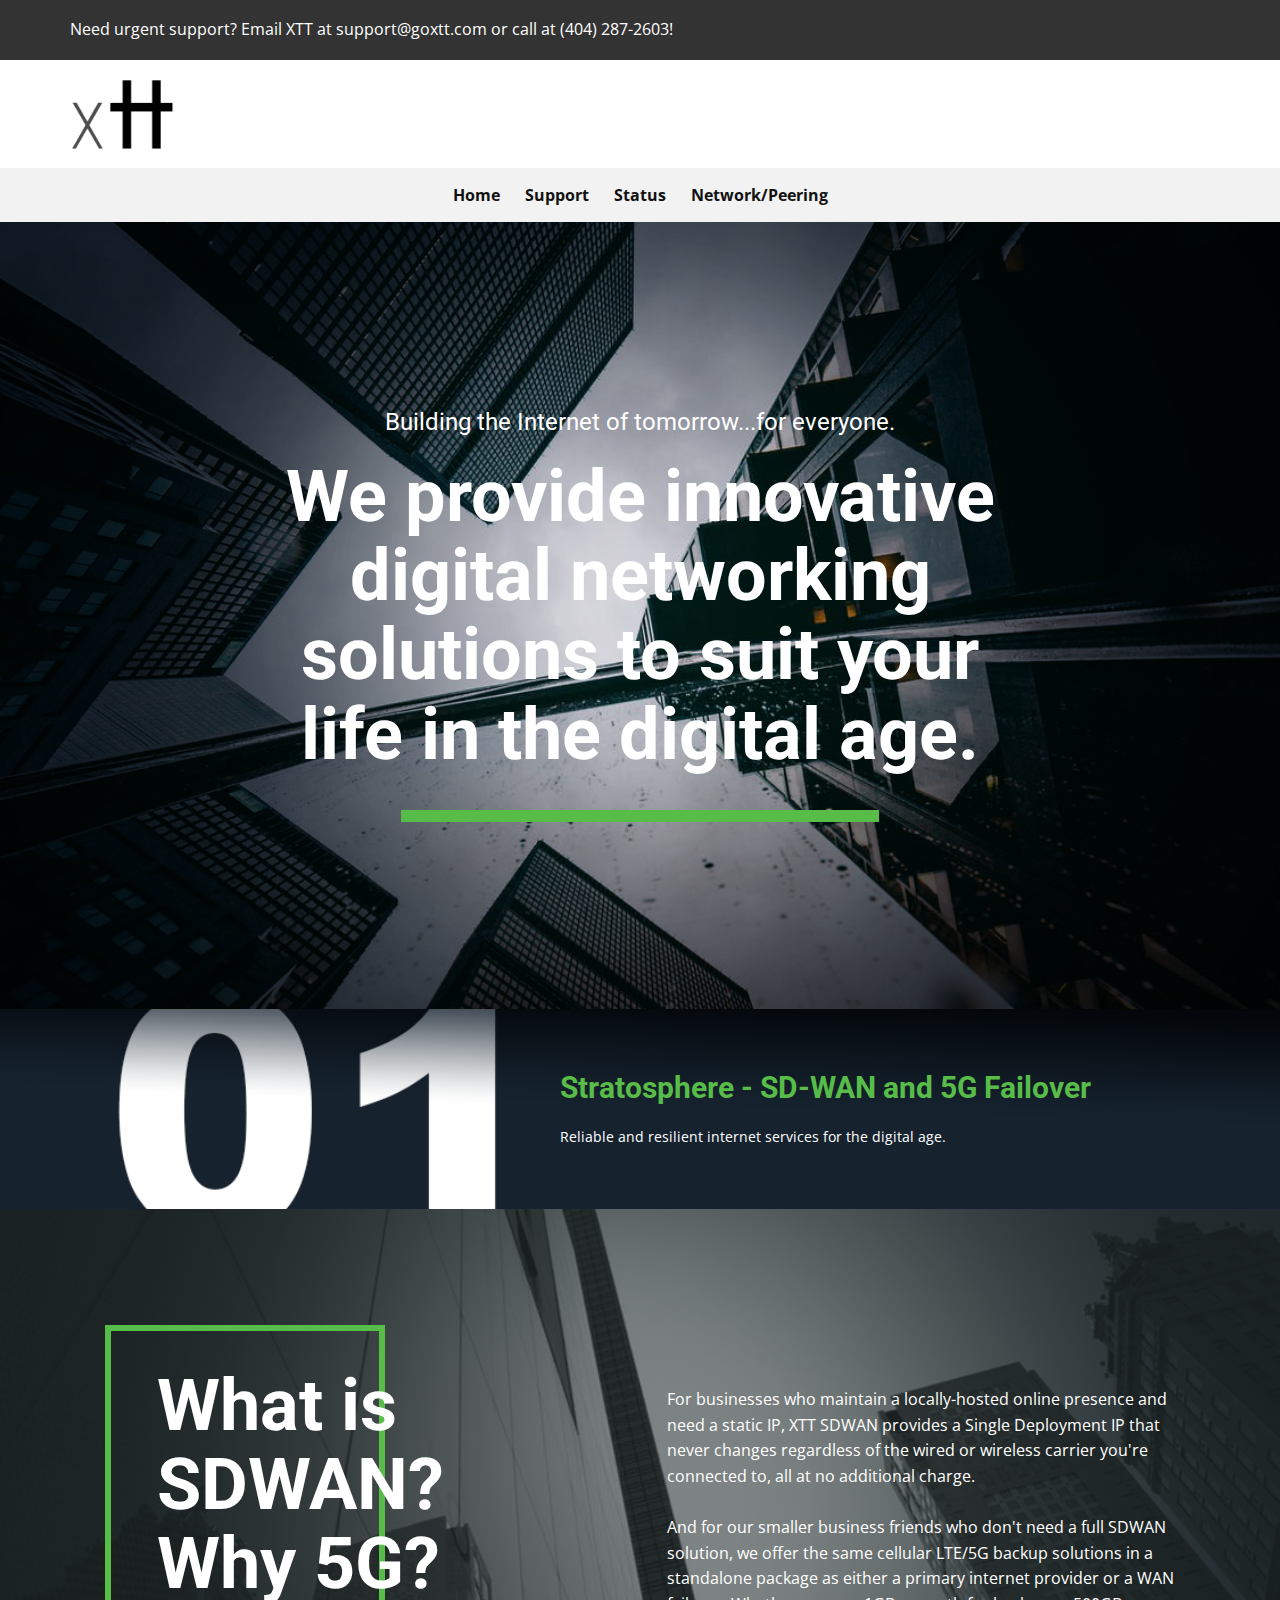
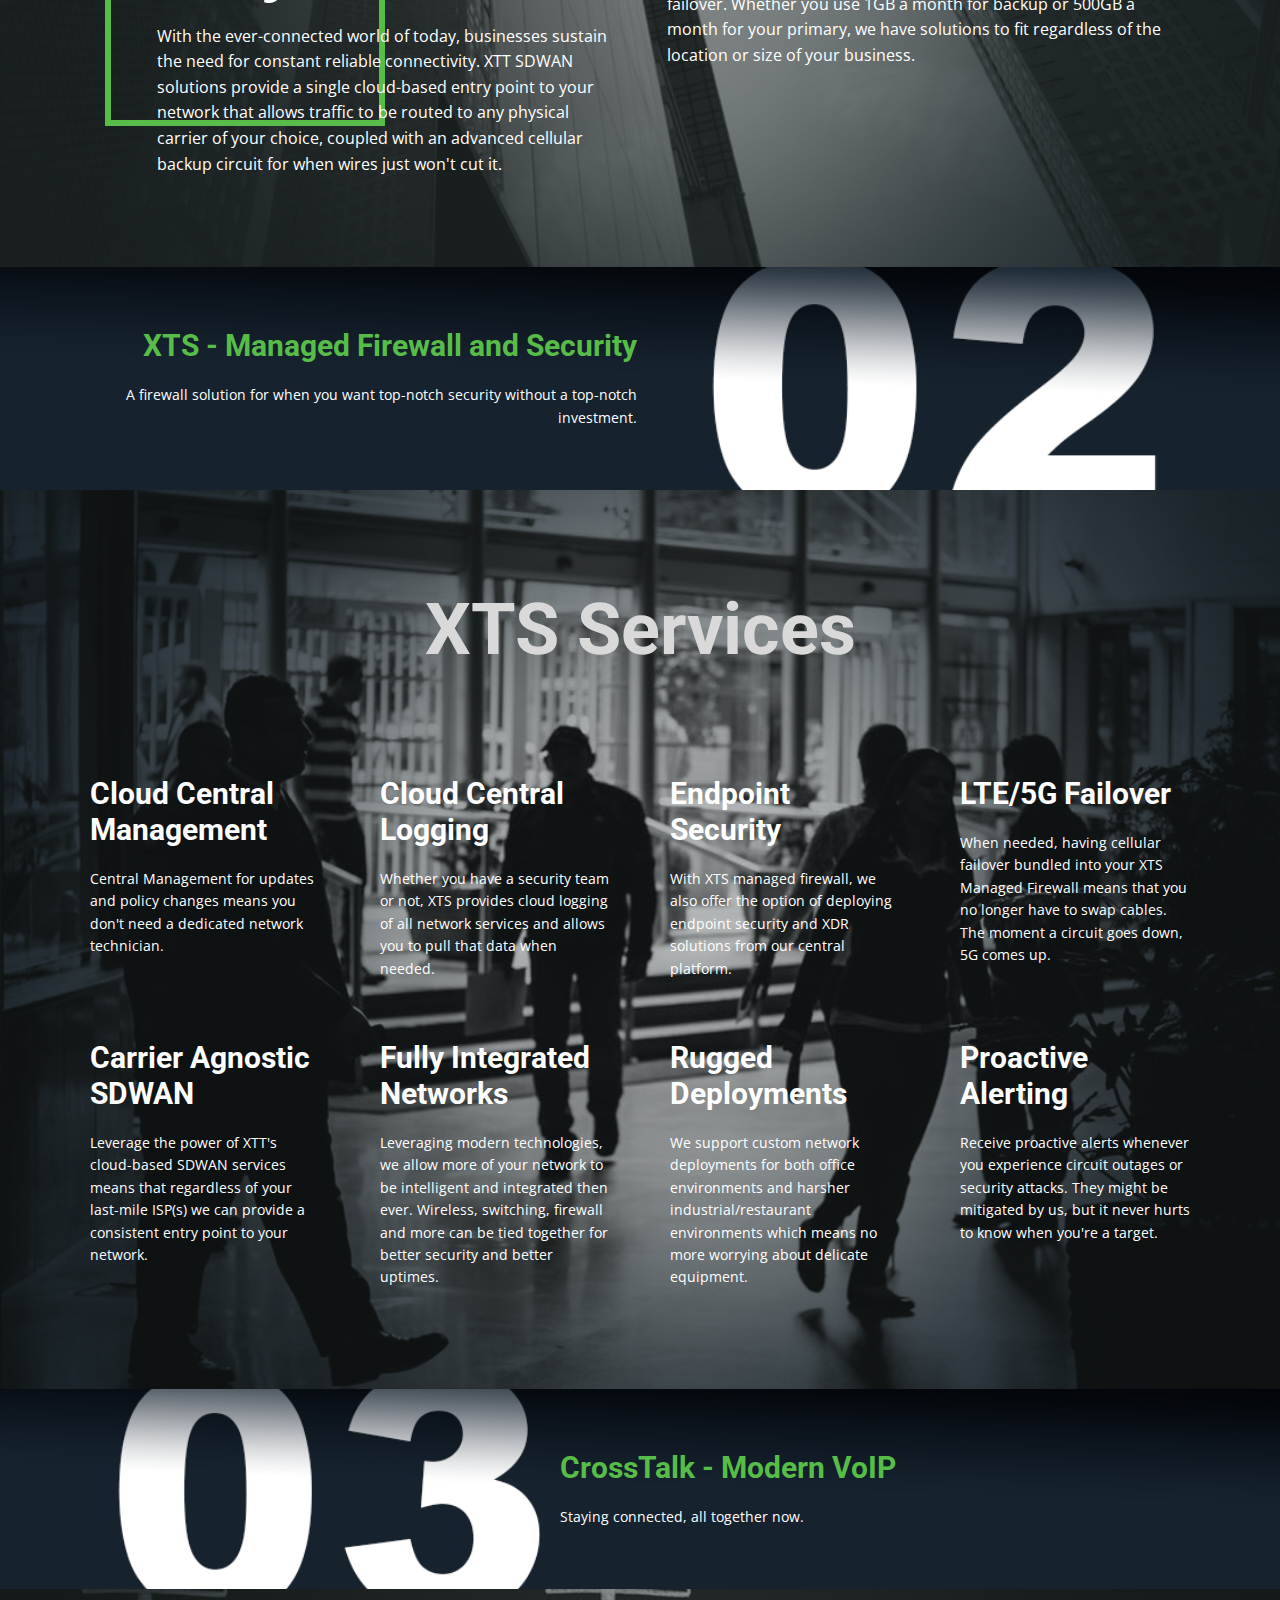
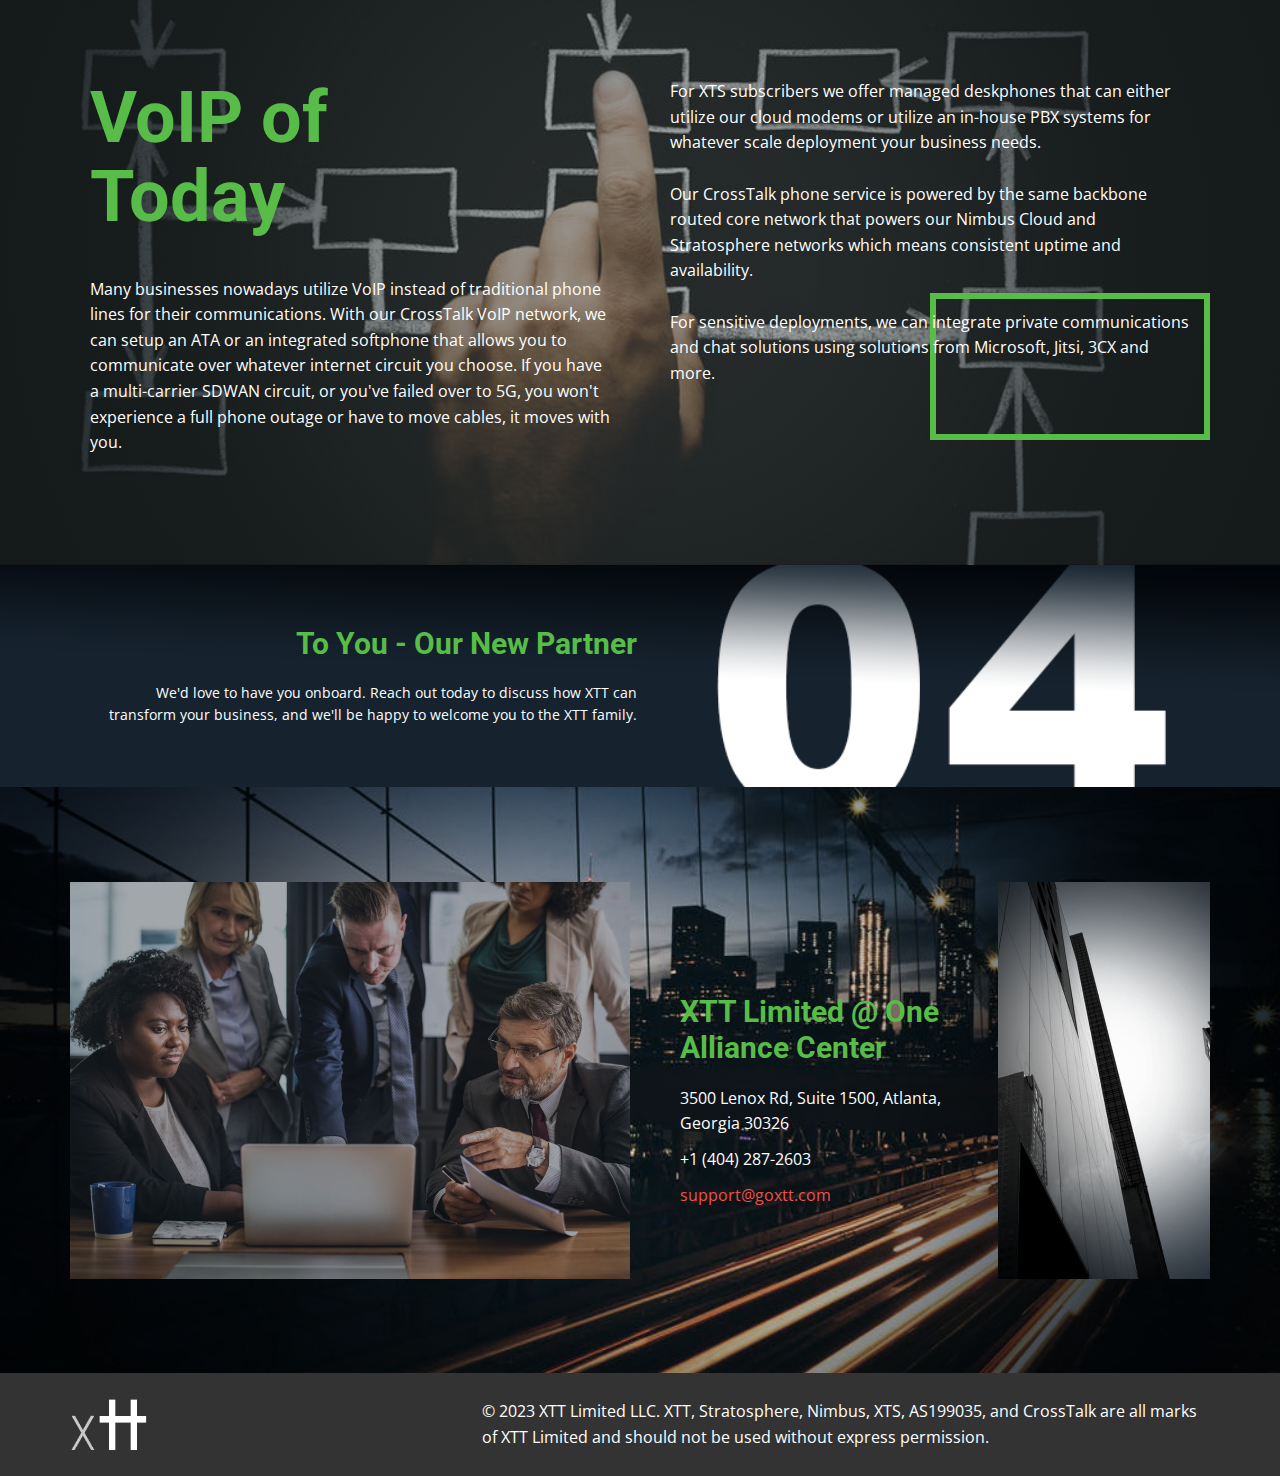
==== commit c2d6f90b: "Deploy site v2" ====
--- a/index.html
+++ b/index.html
@@ -33,9 +33,9 @@
     Streamlined network management
     High-performance wireless solutions">
     <meta name="description" content="SDWAN, 5G, Firewall Security, the Cloud. All route through the XTT Stratosphere backbone. We're your friend in the age of the cloud, where you're on the edge.">
-    <title>XTT Limited</title>
+    <title>XTT Limited - Home</title>
     <link rel="stylesheet" href="nicepage.css" media="screen">
-<link rel="stylesheet" href="XTT---Home.css" media="screen">
+<link rel="stylesheet" href="Home.css" media="screen">
     <script class="u-script" type="text/javascript" src="jquery-1.9.1.min.js" defer=""></script>
     <script class="u-script" type="text/javascript" src="nicepage.js" defer=""></script>
     <meta name="generator" content="Nicepage 5.12.8, nicepage.com">
@@ -66,7 +66,7 @@
     <meta property="og:type" content="website">
     <link rel="canonical" href="/">
   <meta data-intl-tel-input-cdn-path="intlTelInput/"></head>
-  <body data-home-page="https://website5232054.nicepage.io/XTT-Home.html?version=dcfca749-e873-4757-a461-81b61b7378fb" data-home-page-title="XTT - Home" class="u-body u-xl-mode" data-lang="en"><header class=" u-clearfix u-header u-section-row-container" id="sec-9792"><div class="u-section-rows">
+  <body data-home-page="https://website5232054.nicepage.io/Home.html?version=c92d4763-6354-4820-ae9e-284abadf1251" data-home-page-title="Home" class="u-body u-xl-mode" data-lang="en"><header class=" u-clearfix u-header u-section-row-container" id="sec-9792"><div class="u-section-rows">
         <div class="u-align-center-xs u-grey-80 u-section-row u-section-row-1" id="sec-b03b">
           <div class="u-clearfix u-sheet u-valign-middle u-sheet-1">
             <p class="u-align-left-lg u-align-left-md u-align-left-sm u-align-left-xl u-text u-text-1">Need urgent support? Email XTT at support@goxtt.com or call at (404) 287-2603!<br>
@@ -83,15 +83,6 @@
             <a href="#" class="u-image u-logo u-image-1" data-image-width="250" data-image-height="250">
               <img src="images/SimpleLogoSmall.png" class="u-logo-image u-logo-image-1" data-image-width="80">
             </a>
-            <form action="#" method="get" class="u-border-1 u-border-grey-30 u-search u-search-right u-white u-search-1">
-              <button class="u-search-button" type="submit">
-                <span class="u-search-icon u-spacing-10">
-                  <svg class="u-svg-link" preserveAspectRatio="xMidYMin slice" viewBox="0 0 56.966 56.966"><use xlink:href="#svg-1ce0"></use></svg>
-                  <svg xmlns="http://www.w3.org/2000/svg" xmlns:xlink="http://www.w3.org/1999/xlink" version="1.1" id="svg-1ce0" x="0px" y="0px" viewBox="0 0 56.966 56.966" style="enable-background:new 0 0 56.966 56.966;" xml:space="preserve" class="u-svg-content"><path d="M55.146,51.887L41.588,37.786c3.486-4.144,5.396-9.358,5.396-14.786c0-12.682-10.318-23-23-23s-23,10.318-23,23  s10.318,23,23,23c4.761,0,9.298-1.436,13.177-4.162l13.661,14.208c0.571,0.593,1.339,0.92,2.162,0.92  c0.779,0,1.518-0.297,2.079-0.837C56.255,54.982,56.293,53.08,55.146,51.887z M23.984,6c9.374,0,17,7.626,17,17s-7.626,17-17,17  s-17-7.626-17-17S14.61,6,23.984,6z"></path></svg>
-                </span>
-              </button>
-              <input class="u-search-input" type="search" name="search" value="" placeholder="Search">
-            </form>
           </div>
           
           
@@ -110,7 +101,7 @@
                 </a>
               </div>
               <div class="u-custom-menu u-nav-container">
-                <ul class="u-nav u-spacing-25 u-unstyled u-nav-1"><li class="u-nav-item"><a class="u-button-style u-nav-link" href="XTT-Home.html" style="padding: 8px 0px;">XTT - Home</a>
+                <ul class="u-nav u-spacing-25 u-unstyled u-nav-1"><li class="u-nav-item"><a class="u-button-style u-nav-link" href="Home.html" style="padding: 8px 0px;">Home</a>
 </li><li class="u-nav-item"><a class="u-button-style u-nav-link" href="https://support.goxtt.com" style="padding: 8px 0px;">Support</a>
 </li><li class="u-nav-item"><a class="u-button-style u-nav-link" href="https://status.goxtt.com" target="_blank" style="padding: 8px 0px;">Status</a>
 </li><li class="u-nav-item"><a class="u-button-style u-nav-link" href="https://routing.goxtt.com/" style="padding: 8px 0px;">Network/Peering</a>
@@ -120,7 +111,7 @@
                 <div class="u-black u-container-style u-inner-container-layout u-opacity u-opacity-95 u-sidenav">
                   <div class="u-inner-container-layout u-sidenav-overflow">
                     <div class="u-menu-close"></div>
-                    <ul class="u-align-center u-nav u-popupmenu-items u-unstyled u-nav-2"><li class="u-nav-item"><a class="u-button-style u-nav-link" href="XTT-Home.html">XTT - Home</a>
+                    <ul class="u-align-center u-nav u-popupmenu-items u-unstyled u-nav-2"><li class="u-nav-item"><a class="u-button-style u-nav-link" href="Home.html">Home</a>
 </li><li class="u-nav-item"><a class="u-button-style u-nav-link" href="https://support.goxtt.com">Support</a>
 </li><li class="u-nav-item"><a class="u-button-style u-nav-link" href="https://status.goxtt.com" target="_blank">Status</a>
 </li><li class="u-nav-item"><a class="u-button-style u-nav-link" href="https://routing.goxtt.com/">Network/Peering</a>
--- a/nicepage.css
+++ b/nicepage.css
@@ -41656,13 +41656,6 @@
   width: 100%;
   height: 100%;
 }
-
-.u-header .u-search-1 {
-  width: 200px;
-  min-height: 38px;
-  height: auto;
-  margin: -71px 0 35px auto;
-}
 .u-header .u-section-row-3 {
   background-image: none;
 }
@@ -41698,10 +41691,6 @@
     width: 104px;
     height: 104px;
   }
-
-  .u-header .u-search-1 {
-    margin-top: -71px;
-  }
 }
 
 @media (max-width: 991px) {
@@ -41729,7 +41718,11 @@
     margin-right: 17px;
   }
 }
-
+@media (max-width: 575px) {
+  .u-header .u-image-1 {
+    margin-bottom: 2px;
+  }
+}
 
 .u-footer .u-sheet-1 {
   min-height: 102px;
--- a/Home.css
+++ b/Home.css
@@ -0,0 +1,1484 @@
+ .u-section-1 {
+  background-image: url("images/575015e4d50dd5044c6d5c86b3f4e78b.png");
+  background-position: 50% 50%;
+}
+
+.u-section-1 .u-sheet-1 {
+  min-height: 787px;
+}
+
+.u-section-1 .u-group-1 {
+  width: 797px;
+  min-height: 491px;
+  height: auto;
+  margin: 148px auto;
+}
+
+.u-section-1 .u-container-layout-1 {
+  padding-left: 0;
+  padding-right: 0;
+}
+
+.u-section-1 .u-text-1 {
+  margin: 35px 20px 0;
+}
+
+.u-section-1 .u-text-2 {
+  font-weight: 700;
+  margin: 20px 6px 0;
+}
+
+.u-section-1 .u-line-1 {
+  width: 478px;
+  height: 12px;
+  transform-origin: left center 0;
+  margin: 36px auto 35px;
+}
+
+@media (max-width: 1199px) {
+  .u-section-1 .u-sheet-1 {
+    min-height: 400px;
+  }
+
+  .u-section-1 .u-group-1 {
+    width: 657px;
+    height: auto;
+  }
+
+  .u-section-1 .u-text-1 {
+    margin-left: 16px;
+    margin-right: 16px;
+  }
+
+  .u-section-1 .u-text-2 {
+    margin-left: 5px;
+    margin-right: 5px;
+  }
+
+  .u-section-1 .u-line-1 {
+    width: 394px;
+  }
+}
+
+@media (max-width: 991px) {
+  .u-section-1 .u-group-1 {
+    width: 503px;
+  }
+
+  .u-section-1 .u-text-1 {
+    margin-left: 13px;
+    margin-right: 13px;
+  }
+
+  .u-section-1 .u-text-2 {
+    margin-left: 3px;
+    margin-right: 3px;
+  }
+
+  .u-section-1 .u-line-1 {
+    width: 302px;
+  }
+}
+
+@media (max-width: 767px) {
+  .u-section-1 .u-group-1 {
+    width: 472px;
+  }
+
+  .u-section-1 .u-text-1 {
+    margin-left: 9px;
+    margin-right: 9px;
+  }
+
+  .u-section-1 .u-text-2 {
+    margin-left: 1px;
+    margin-right: 1px;
+  }
+
+  .u-section-1 .u-line-1 {
+    width: 283px;
+  }
+}
+
+@media (max-width: 575px) {
+  .u-section-1 .u-sheet-1 {
+    min-height: 565px;
+  }
+
+  .u-section-1 .u-group-1 {
+    min-height: 565px;
+    margin-top: 0;
+    margin-bottom: 0;
+    margin-right: initial;
+    margin-left: initial;
+    width: auto;
+  }
+
+  .u-section-1 .u-text-1 {
+    margin-left: 6px;
+    margin-right: 6px;
+  }
+
+  .u-section-1 .u-text-2 {
+    margin-left: 2px;
+    margin-right: 2px;
+  }
+
+  .u-section-1 .u-line-1 {
+    width: 237px;
+  }
+} .u-section-2 {
+  background-image: url("images/1cbd60a5ed2bc7378026f6d23335d169.png");
+  background-position: 50% 50%;
+}
+
+.u-section-2 .u-sheet-1 {
+  min-height: 200px;
+}
+
+.u-section-2 .u-group-1 {
+  width: 670px;
+  min-height: 92px;
+  height: auto;
+  margin: 41px 0 41px auto;
+}
+
+.u-section-2 .u-text-1 {
+  margin-left: 20px;
+  margin-right: 20px;
+  position: relative;
+  font-weight: 700;
+}
+
+.u-section-2 .u-text-2 {
+  margin-left: 20px;
+  margin-right: 20px;
+  position: relative;
+  font-size: 0.875rem;
+}
+
+@media (max-width: 1199px) {
+  .u-section-2 .u-sheet-1 {
+    min-height: 400px;
+  }
+
+  .u-section-2 .u-group-1 {
+    width: 552px;
+    height: auto;
+  }
+
+  .u-section-2 .u-text-1 {
+    margin-left: 16px;
+    margin-right: 16px;
+  }
+
+  .u-section-2 .u-text-2 {
+    margin-left: 16px;
+    margin-right: 16px;
+  }
+}
+
+@media (max-width: 991px) {
+  .u-section-2 .u-group-1 {
+    width: 423px;
+  }
+
+  .u-section-2 .u-text-1 {
+    margin-left: 13px;
+    margin-right: 13px;
+  }
+
+  .u-section-2 .u-text-2 {
+    margin-left: 13px;
+    margin-right: 13px;
+  }
+}
+
+@media (max-width: 767px) {
+  .u-section-2 .u-group-1 {
+    width: 397px;
+  }
+
+  .u-section-2 .u-text-1 {
+    margin-left: 9px;
+    margin-right: 9px;
+  }
+
+  .u-section-2 .u-text-2 {
+    margin-left: 9px;
+    margin-right: 9px;
+  }
+}
+
+@media (max-width: 575px) {
+  .u-section-2 .u-sheet-1 {
+    min-height: 163px;
+  }
+
+  .u-section-2 .u-group-1 {
+    width: 333px;
+    min-height: 162px;
+    margin-top: 1px;
+    margin-bottom: 1px;
+  }
+
+  .u-section-2 .u-text-1 {
+    margin-left: 6px;
+    margin-right: 6px;
+  }
+
+  .u-section-2 .u-text-2 {
+    margin-left: 6px;
+    margin-right: 6px;
+  }
+} .u-section-3 {
+  background-image: linear-gradient(0deg, rgba(41,51,51,0.6), rgba(41,51,51,0.6)), url('images/88a17b2606f7aedb3ed284ceb90b2378.png');
+  background-position: 50% 50%;
+}
+
+.u-section-3 .u-sheet-1 {
+  min-height: 636px;
+}
+
+.u-section-3 .u-layout-wrap-1 {
+  margin: 70px auto 70px 0;
+}
+
+.u-section-3 .u-layout-cell-1 {
+  min-height: 516px;
+}
+
+.u-section-3 .u-shape-1 {
+  width: 280px;
+  height: 401px;
+  margin-top: 46px;
+  margin-right: auto;
+  margin-bottom: initial;
+  margin-left: 35px;
+  background-image: none;
+}
+
+.u-section-3 .u-text-1 {
+  position: relative;
+  font-weight: 700;
+  font-size: 4.5rem;
+  margin: -360px 23px 0 87px;
+}
+
+.u-section-3 .u-text-2 {
+  margin-left: 87px;
+  margin-right: 23px;
+  position: relative;
+}
+
+.u-section-3 .u-layout-cell-2 {
+  min-height: 516px;
+}
+
+.u-section-3 .u-text-3 {
+  margin: 108px 23px 50px 17px;
+}
+
+@media (max-width: 1199px) {
+  .u-section-3 .u-layout-wrap-1 {
+    margin-right: initial;
+    margin-left: initial;
+  }
+
+  .u-section-3 .u-shape-1 {
+    width: 231px;
+    margin-left: 29px;
+  }
+
+  .u-section-3 .u-text-1 {
+    margin-right: 19px;
+    margin-left: 72px;
+  }
+
+  .u-section-3 .u-text-2 {
+    margin-left: 72px;
+    margin-right: 19px;
+  }
+
+  .u-section-3 .u-text-3 {
+    margin-right: 19px;
+    margin-left: 14px;
+  }
+}
+
+@media (max-width: 991px) {
+  .u-section-3 .u-shape-1 {
+    width: 177px;
+    margin-left: 22px;
+  }
+
+  .u-section-3 .u-text-1 {
+    margin-right: 15px;
+    margin-left: 55px;
+  }
+
+  .u-section-3 .u-text-2 {
+    margin-left: 55px;
+    margin-right: 15px;
+  }
+
+  .u-section-3 .u-text-3 {
+    margin-right: 15px;
+    margin-left: 11px;
+  }
+}
+
+@media (max-width: 767px) {
+  .u-section-3 .u-shape-1 {
+    width: 166px;
+    margin-left: 17px;
+  }
+
+  .u-section-3 .u-text-1 {
+    margin-right: 11px;
+    margin-left: 41px;
+  }
+
+  .u-section-3 .u-text-2 {
+    margin-left: 41px;
+    margin-right: 11px;
+  }
+
+  .u-section-3 .u-text-3 {
+    margin-right: 11px;
+    margin-left: 8px;
+  }
+}
+
+@media (max-width: 575px) {
+  .u-section-3 .u-sheet-1 {
+    min-height: 1159px;
+  }
+
+  .u-section-3 .u-layout-wrap-1 {
+    margin-bottom: 54px;
+    margin-right: initial;
+    margin-left: initial;
+  }
+
+  .u-section-3 .u-layout-cell-1 {
+    min-height: 442px;
+  }
+
+  .u-section-3 .u-shape-1 {
+    width: 139px;
+    margin-left: 10px;
+  }
+
+  .u-section-3 .u-text-1 {
+    margin-right: 7px;
+    margin-left: 26px;
+  }
+
+  .u-section-3 .u-text-2 {
+    margin-left: 26px;
+    margin-right: 7px;
+  }
+
+  .u-section-3 .u-layout-cell-2 {
+    min-height: 440px;
+  }
+
+  .u-section-3 .u-text-3 {
+    width: auto;
+    margin: -20px 6px 0;
+  }
+} .u-section-4 {
+  background-image: url("images/6acfe58c9abf43b3dbed5075f5e9d6f6.png");
+  background-position: 50% 50%;
+}
+
+.u-section-4 .u-sheet-1 {
+  min-height: 200px;
+  margin-top: 0;
+  margin-bottom: 0;
+}
+
+.u-section-4 .u-group-1 {
+  width: 587px;
+  min-height: 118px;
+  height: auto;
+  margin: 41px auto 41px 0;
+}
+
+.u-section-4 .u-text-1 {
+  margin-left: 20px;
+  margin-right: 20px;
+  position: relative;
+  font-weight: 700;
+}
+
+.u-section-4 .u-text-2 {
+  margin-left: 20px;
+  margin-right: 20px;
+  position: relative;
+  font-size: 0.875rem;
+}
+
+@media (max-width: 1199px) {
+  .u-section-4 .u-sheet-1 {
+    min-height: 400px;
+  }
+
+  .u-section-4 .u-group-1 {
+    width: 484px;
+    height: auto;
+  }
+
+  .u-section-4 .u-text-1 {
+    margin-left: 16px;
+    margin-right: 16px;
+  }
+
+  .u-section-4 .u-text-2 {
+    margin-left: 16px;
+    margin-right: 16px;
+  }
+}
+
+@media (max-width: 991px) {
+  .u-section-4 .u-group-1 {
+    width: 371px;
+  }
+
+  .u-section-4 .u-text-1 {
+    margin-left: 13px;
+    margin-right: 13px;
+  }
+
+  .u-section-4 .u-text-2 {
+    margin-left: 13px;
+    margin-right: 13px;
+  }
+}
+
+@media (max-width: 767px) {
+  .u-section-4 .u-group-1 {
+    width: 348px;
+  }
+
+  .u-section-4 .u-text-1 {
+    margin-left: 9px;
+    margin-right: 9px;
+  }
+
+  .u-section-4 .u-text-2 {
+    margin-left: 9px;
+    margin-right: 9px;
+  }
+}
+
+@media (max-width: 575px) {
+  .u-section-4 .u-sheet-1 {
+    min-height: 225px;
+  }
+
+  .u-section-4 .u-group-1 {
+    width: 292px;
+    margin-bottom: 0;
+  }
+
+  .u-section-4 .u-text-1 {
+    margin-left: 6px;
+    margin-right: 6px;
+  }
+
+  .u-section-4 .u-text-2 {
+    margin-left: 6px;
+    margin-right: 6px;
+  }
+} .u-section-5 {
+  background-image: linear-gradient(0deg, rgba(41,51,51,0.35), rgba(41,51,51,0.35)), url('images/4f0107be3795305f0da34b0d3f4328a8.jpeg');
+  background-position: 50% 50%;
+}
+
+.u-section-5 .u-sheet-1 {
+  min-height: 785px;
+}
+
+.u-section-5 .u-group-1 {
+  width: 745px;
+  min-height: 179px;
+  height: auto;
+  margin: 50px auto 0;
+}
+
+.u-section-5 .u-container-layout-1 {
+  padding-left: 20px;
+  padding-right: 20px;
+}
+
+.u-section-5 .u-text-1 {
+  font-size: 4.5rem;
+  font-weight: 700;
+  margin: 50px 0;
+}
+
+.u-section-5 .u-layout-wrap-1 {
+  width: 1140px;
+  margin: 37px auto 80px 0;
+}
+
+.u-section-5 .u-layout-cell-1 {
+  min-height: 225px;
+}
+
+.u-section-5 .u-text-2 {
+  margin-left: 20px;
+  margin-right: 20px;
+  position: relative;
+  font-weight: 700;
+}
+
+.u-section-5 .u-text-3 {
+  margin-left: 20px;
+  margin-right: 20px;
+  position: relative;
+  font-size: 0.875rem;
+}
+
+.u-section-5 .u-layout-cell-2 {
+  background-image: none;
+  min-height: 225px;
+}
+
+.u-section-5 .u-text-4 {
+  margin-left: 20px;
+  margin-right: 20px;
+  position: relative;
+  font-weight: 700;
+}
+
+.u-section-5 .u-text-5 {
+  margin-left: 20px;
+  margin-right: 20px;
+  position: relative;
+  font-size: 0.875rem;
+}
+
+.u-section-5 .u-layout-cell-3 {
+  background-image: none;
+  min-height: 225px;
+}
+
+.u-section-5 .u-text-6 {
+  margin-left: 20px;
+  margin-right: 20px;
+  position: relative;
+  font-weight: 700;
+}
+
+.u-section-5 .u-text-7 {
+  margin-left: 20px;
+  margin-right: 20px;
+  position: relative;
+  font-size: 0.875rem;
+}
+
+.u-section-5 .u-layout-cell-4 {
+  background-image: none;
+  min-height: 225px;
+}
+
+.u-section-5 .u-text-8 {
+  margin-left: 20px;
+  margin-right: 20px;
+  position: relative;
+  font-weight: 700;
+}
+
+.u-section-5 .u-text-9 {
+  margin-left: 20px;
+  margin-right: 20px;
+  position: relative;
+  font-size: 0.875rem;
+}
+
+.u-section-5 .u-layout-cell-5 {
+  background-image: none;
+  min-height: 225px;
+}
+
+.u-section-5 .u-text-10 {
+  margin-left: 20px;
+  margin-right: 20px;
+  position: relative;
+  font-weight: 700;
+}
+
+.u-section-5 .u-text-11 {
+  margin-left: 20px;
+  margin-right: 20px;
+  position: relative;
+  font-size: 0.875rem;
+}
+
+.u-section-5 .u-layout-cell-6 {
+  background-image: none;
+  min-height: 225px;
+}
+
+.u-section-5 .u-text-12 {
+  margin-left: 20px;
+  margin-right: 20px;
+  position: relative;
+  font-weight: 700;
+}
+
+.u-section-5 .u-text-13 {
+  margin-left: 20px;
+  margin-right: 20px;
+  position: relative;
+  font-size: 0.875rem;
+}
+
+.u-section-5 .u-layout-cell-7 {
+  background-image: none;
+  min-height: 225px;
+}
+
+.u-section-5 .u-text-14 {
+  margin-left: 20px;
+  margin-right: 20px;
+  position: relative;
+  font-weight: 700;
+}
+
+.u-section-5 .u-text-15 {
+  margin-left: 20px;
+  margin-right: 20px;
+  position: relative;
+  font-size: 0.875rem;
+}
+
+.u-section-5 .u-layout-cell-8 {
+  background-image: none;
+  min-height: 225px;
+}
+
+.u-section-5 .u-text-16 {
+  margin-left: 20px;
+  margin-right: 20px;
+  position: relative;
+  font-weight: 700;
+}
+
+.u-section-5 .u-text-17 {
+  margin-left: 20px;
+  margin-right: 20px;
+  position: relative;
+  font-size: 0.875rem;
+}
+
+@media (max-width: 1199px) {
+  .u-section-5 .u-group-1 {
+    width: 614px;
+    height: auto;
+  }
+
+  .u-section-5 .u-container-layout-1 {
+    padding-left: 16px;
+    padding-right: 16px;
+  }
+
+  .u-section-5 .u-text-1 {
+    position: relative;
+  }
+
+  .u-section-5 .u-layout-wrap-1 {
+    margin-right: initial;
+    margin-left: initial;
+    width: auto;
+  }
+
+  .u-section-5 .u-text-2 {
+    margin-left: 16px;
+    margin-right: 16px;
+  }
+
+  .u-section-5 .u-text-3 {
+    margin-left: 16px;
+    margin-right: 16px;
+  }
+
+  .u-section-5 .u-text-4 {
+    margin-left: 16px;
+    margin-right: 16px;
+  }
+
+  .u-section-5 .u-text-5 {
+    margin-left: 16px;
+    margin-right: 16px;
+  }
+
+  .u-section-5 .u-text-6 {
+    margin-left: 16px;
+    margin-right: 16px;
+  }
+
+  .u-section-5 .u-text-7 {
+    margin-left: 16px;
+    margin-right: 16px;
+  }
+
+  .u-section-5 .u-text-8 {
+    margin-left: 16px;
+    margin-right: 16px;
+  }
+
+  .u-section-5 .u-text-9 {
+    margin-left: 16px;
+    margin-right: 16px;
+  }
+
+  .u-section-5 .u-text-10 {
+    margin-left: 16px;
+    margin-right: 16px;
+  }
+
+  .u-section-5 .u-text-11 {
+    margin-left: 16px;
+    margin-right: 16px;
+  }
+
+  .u-section-5 .u-text-12 {
+    margin-left: 16px;
+    margin-right: 16px;
+  }
+
+  .u-section-5 .u-text-13 {
+    margin-left: 16px;
+    margin-right: 16px;
+  }
+
+  .u-section-5 .u-text-14 {
+    margin-left: 16px;
+    margin-right: 16px;
+  }
+
+  .u-section-5 .u-text-15 {
+    margin-left: 16px;
+    margin-right: 16px;
+  }
+
+  .u-section-5 .u-text-16 {
+    margin-left: 16px;
+    margin-right: 16px;
+  }
+
+  .u-section-5 .u-text-17 {
+    margin-left: 16px;
+    margin-right: 16px;
+  }
+}
+
+@media (max-width: 991px) {
+  .u-section-5 .u-group-1 {
+    width: 471px;
+  }
+
+  .u-section-5 .u-container-layout-1 {
+    padding-left: 13px;
+    padding-right: 13px;
+  }
+
+  .u-section-5 .u-text-2 {
+    margin-left: 13px;
+    margin-right: 13px;
+  }
+
+  .u-section-5 .u-text-3 {
+    margin-left: 13px;
+    margin-right: 13px;
+  }
+
+  .u-section-5 .u-text-4 {
+    margin-left: 13px;
+    margin-right: 13px;
+  }
+
+  .u-section-5 .u-text-5 {
+    margin-left: 13px;
+    margin-right: 13px;
+  }
+
+  .u-section-5 .u-text-6 {
+    margin-left: 13px;
+    margin-right: 13px;
+  }
+
+  .u-section-5 .u-text-7 {
+    margin-left: 13px;
+    margin-right: 13px;
+  }
+
+  .u-section-5 .u-text-8 {
+    margin-left: 13px;
+    margin-right: 13px;
+  }
+
+  .u-section-5 .u-text-9 {
+    margin-left: 13px;
+    margin-right: 13px;
+  }
+
+  .u-section-5 .u-text-10 {
+    margin-left: 13px;
+    margin-right: 13px;
+  }
+
+  .u-section-5 .u-text-11 {
+    margin-left: 13px;
+    margin-right: 13px;
+  }
+
+  .u-section-5 .u-text-12 {
+    margin-left: 13px;
+    margin-right: 13px;
+  }
+
+  .u-section-5 .u-text-13 {
+    margin-left: 13px;
+    margin-right: 13px;
+  }
+
+  .u-section-5 .u-text-14 {
+    margin-left: 13px;
+    margin-right: 13px;
+  }
+
+  .u-section-5 .u-text-15 {
+    margin-left: 13px;
+    margin-right: 13px;
+  }
+
+  .u-section-5 .u-text-16 {
+    margin-left: 13px;
+    margin-right: 13px;
+  }
+
+  .u-section-5 .u-text-17 {
+    margin-left: 13px;
+    margin-right: 13px;
+  }
+}
+
+@media (max-width: 767px) {
+  .u-section-5 .u-group-1 {
+    width: 441px;
+  }
+
+  .u-section-5 .u-container-layout-1 {
+    padding-left: 9px;
+    padding-right: 9px;
+  }
+
+  .u-section-5 .u-text-2 {
+    margin-left: 9px;
+    margin-right: 9px;
+  }
+
+  .u-section-5 .u-text-3 {
+    margin-left: 9px;
+    margin-right: 9px;
+  }
+
+  .u-section-5 .u-text-4 {
+    margin-left: 9px;
+    margin-right: 9px;
+  }
+
+  .u-section-5 .u-text-5 {
+    margin-left: 9px;
+    margin-right: 9px;
+  }
+
+  .u-section-5 .u-text-6 {
+    margin-left: 9px;
+    margin-right: 9px;
+  }
+
+  .u-section-5 .u-text-7 {
+    margin-left: 9px;
+    margin-right: 9px;
+  }
+
+  .u-section-5 .u-text-8 {
+    margin-left: 9px;
+    margin-right: 9px;
+  }
+
+  .u-section-5 .u-text-9 {
+    margin-left: 9px;
+    margin-right: 9px;
+  }
+
+  .u-section-5 .u-text-10 {
+    margin-left: 9px;
+    margin-right: 9px;
+  }
+
+  .u-section-5 .u-text-11 {
+    margin-left: 9px;
+    margin-right: 9px;
+  }
+
+  .u-section-5 .u-text-12 {
+    margin-left: 9px;
+    margin-right: 9px;
+  }
+
+  .u-section-5 .u-text-13 {
+    margin-left: 9px;
+    margin-right: 9px;
+  }
+
+  .u-section-5 .u-text-14 {
+    margin-left: 9px;
+    margin-right: 9px;
+  }
+
+  .u-section-5 .u-text-15 {
+    margin-left: 9px;
+    margin-right: 9px;
+  }
+
+  .u-section-5 .u-text-16 {
+    margin-left: 9px;
+    margin-right: 9px;
+  }
+
+  .u-section-5 .u-text-17 {
+    margin-left: 9px;
+    margin-right: 9px;
+  }
+}
+
+@media (max-width: 575px) {
+  .u-section-5 .u-group-1 {
+    width: 340px;
+  }
+
+  .u-section-5 .u-container-layout-1 {
+    padding-left: 6px;
+    padding-right: 6px;
+  }
+
+  .u-section-5 .u-text-2 {
+    margin-left: 6px;
+    margin-right: 6px;
+  }
+
+  .u-section-5 .u-text-3 {
+    margin-left: 6px;
+    margin-right: 6px;
+  }
+
+  .u-section-5 .u-text-4 {
+    margin-left: 6px;
+    margin-right: 6px;
+  }
+
+  .u-section-5 .u-text-5 {
+    margin-left: 6px;
+    margin-right: 6px;
+  }
+
+  .u-section-5 .u-text-6 {
+    margin-left: 6px;
+    margin-right: 6px;
+  }
+
+  .u-section-5 .u-text-7 {
+    margin-left: 6px;
+    margin-right: 6px;
+  }
+
+  .u-section-5 .u-text-8 {
+    margin-left: 6px;
+    margin-right: 6px;
+  }
+
+  .u-section-5 .u-text-9 {
+    margin-left: 6px;
+    margin-right: 6px;
+  }
+
+  .u-section-5 .u-text-10 {
+    margin-left: 6px;
+    margin-right: 6px;
+  }
+
+  .u-section-5 .u-text-11 {
+    margin-left: 6px;
+    margin-right: 6px;
+  }
+
+  .u-section-5 .u-text-12 {
+    margin-left: 6px;
+    margin-right: 6px;
+  }
+
+  .u-section-5 .u-text-13 {
+    margin-left: 6px;
+    margin-right: 6px;
+  }
+
+  .u-section-5 .u-text-14 {
+    margin-left: 6px;
+    margin-right: 6px;
+  }
+
+  .u-section-5 .u-text-15 {
+    margin-left: 6px;
+    margin-right: 6px;
+  }
+
+  .u-section-5 .u-text-16 {
+    margin-left: 6px;
+    margin-right: 6px;
+  }
+
+  .u-section-5 .u-text-17 {
+    margin-left: 6px;
+    margin-right: 6px;
+  }
+} .u-section-6 {
+  background-image: url("images/4f44a02853a7d2a3f092b2e91d821964.png");
+  background-position: 50% 50%;
+}
+
+.u-section-6 .u-sheet-1 {
+  min-height: 200px;
+}
+
+.u-section-6 .u-group-1 {
+  width: 670px;
+  min-height: 92px;
+  height: auto;
+  margin: 41px 0 41px auto;
+}
+
+.u-section-6 .u-text-1 {
+  margin-left: 20px;
+  margin-right: 20px;
+  position: relative;
+  font-weight: 700;
+}
+
+.u-section-6 .u-text-2 {
+  margin-left: 20px;
+  margin-right: 20px;
+  position: relative;
+  font-size: 0.875rem;
+}
+
+@media (max-width: 1199px) {
+  .u-section-6 .u-sheet-1 {
+    min-height: 400px;
+  }
+
+  .u-section-6 .u-group-1 {
+    width: 552px;
+    height: auto;
+  }
+
+  .u-section-6 .u-text-1 {
+    margin-left: 16px;
+    margin-right: 16px;
+  }
+
+  .u-section-6 .u-text-2 {
+    margin-left: 16px;
+    margin-right: 16px;
+  }
+}
+
+@media (max-width: 991px) {
+  .u-section-6 .u-group-1 {
+    width: 423px;
+  }
+
+  .u-section-6 .u-text-1 {
+    margin-left: 13px;
+    margin-right: 13px;
+  }
+
+  .u-section-6 .u-text-2 {
+    margin-left: 13px;
+    margin-right: 13px;
+  }
+}
+
+@media (max-width: 767px) {
+  .u-section-6 .u-group-1 {
+    width: 397px;
+  }
+
+  .u-section-6 .u-text-1 {
+    margin-left: 9px;
+    margin-right: 9px;
+  }
+
+  .u-section-6 .u-text-2 {
+    margin-left: 9px;
+    margin-right: 9px;
+  }
+}
+
+@media (max-width: 575px) {
+  .u-section-6 .u-sheet-1 {
+    min-height: 152px;
+  }
+
+  .u-section-6 .u-group-1 {
+    width: 333px;
+    margin-bottom: 0;
+  }
+
+  .u-section-6 .u-text-1 {
+    margin-left: 6px;
+    margin-right: 6px;
+  }
+
+  .u-section-6 .u-text-2 {
+    margin-left: 6px;
+    margin-right: 6px;
+  }
+} .u-section-7 {
+  background-image: linear-gradient(0deg, rgba(41,51,51,0.45), rgba(41,51,51,0.45)), url('images/c88a1fcaa804aa0130a169751d2a2b3d.png');
+  background-position: 50% 50%;
+}
+
+.u-section-7 .u-sheet-1 {
+  min-height: 559px;
+}
+
+.u-section-7 .u-layout-wrap-1 {
+  margin: 69px auto 69px 0;
+}
+
+.u-section-7 .u-layout-cell-1 {
+  min-height: 441px;
+}
+
+.u-section-7 .u-text-1 {
+  font-weight: 700;
+  font-size: 4.5rem;
+  margin: 20px 149px 0 20px;
+}
+
+.u-section-7 .u-text-2 {
+  margin: 40px 20px;
+}
+
+.u-section-7 .u-layout-cell-2 {
+  min-height: 441px;
+}
+
+.u-section-7 .u-shape-1 {
+  width: 280px;
+  height: 147px;
+  background-image: none;
+  margin: 235px 0 0 auto;
+}
+
+.u-section-7 .u-text-3 {
+  position: relative;
+  margin: -361px 20px 0;
+}
+
+@media (max-width: 1199px) {
+  .u-section-7 .u-layout-wrap-1 {
+    margin-right: initial;
+    margin-left: initial;
+  }
+
+  .u-section-7 .u-text-1 {
+    margin-right: 123px;
+    margin-left: 16px;
+  }
+
+  .u-section-7 .u-text-2 {
+    margin-left: 16px;
+    margin-right: 16px;
+  }
+
+  .u-section-7 .u-shape-1 {
+    width: 231px;
+  }
+
+  .u-section-7 .u-text-3 {
+    margin-left: 16px;
+    margin-right: 16px;
+  }
+}
+
+@media (max-width: 991px) {
+  .u-section-7 .u-text-1 {
+    margin-right: 94px;
+    margin-left: 13px;
+  }
+
+  .u-section-7 .u-text-2 {
+    margin-left: 13px;
+    margin-right: 13px;
+  }
+
+  .u-section-7 .u-shape-1 {
+    width: 177px;
+  }
+
+  .u-section-7 .u-text-3 {
+    margin-left: 13px;
+    margin-right: 13px;
+  }
+}
+
+@media (max-width: 767px) {
+  .u-section-7 .u-text-1 {
+    margin-right: 71px;
+    margin-left: 9px;
+  }
+
+  .u-section-7 .u-text-2 {
+    margin-left: 9px;
+    margin-right: 9px;
+  }
+
+  .u-section-7 .u-shape-1 {
+    width: 166px;
+  }
+
+  .u-section-7 .u-text-3 {
+    margin-left: 9px;
+    margin-right: 9px;
+  }
+}
+
+@media (max-width: 575px) {
+  .u-section-7 .u-text-1 {
+    margin-right: 44px;
+    margin-left: 6px;
+  }
+
+  .u-section-7 .u-text-2 {
+    margin-left: 6px;
+    margin-right: 6px;
+  }
+
+  .u-section-7 .u-shape-1 {
+    width: 139px;
+  }
+
+  .u-section-7 .u-text-3 {
+    margin-left: 6px;
+    margin-right: 6px;
+  }
+} .u-section-8 {
+  background-image: url("images/849ac0d3cd347d91eeb3bcba290c6d45.png");
+  background-position: 50% 50%;
+}
+
+.u-section-8 .u-sheet-1 {
+  min-height: 200px;
+  margin-top: 0;
+  margin-bottom: 0;
+}
+
+.u-section-8 .u-group-1 {
+  width: 587px;
+  min-height: 118px;
+  height: auto;
+  margin: 41px auto 41px 0;
+}
+
+.u-section-8 .u-text-1 {
+  margin-left: 20px;
+  margin-right: 20px;
+  position: relative;
+  font-weight: 700;
+}
+
+.u-section-8 .u-text-2 {
+  margin-left: 20px;
+  margin-right: 20px;
+  position: relative;
+  font-size: 0.875rem;
+}
+
+@media (max-width: 1199px) {
+  .u-section-8 .u-sheet-1 {
+    min-height: 400px;
+  }
+
+  .u-section-8 .u-group-1 {
+    width: 484px;
+    height: auto;
+  }
+
+  .u-section-8 .u-text-1 {
+    margin-left: 16px;
+    margin-right: 16px;
+  }
+
+  .u-section-8 .u-text-2 {
+    margin-left: 16px;
+    margin-right: 16px;
+  }
+}
+
+@media (max-width: 991px) {
+  .u-section-8 .u-group-1 {
+    width: 371px;
+  }
+
+  .u-section-8 .u-text-1 {
+    margin-left: 13px;
+    margin-right: 13px;
+  }
+
+  .u-section-8 .u-text-2 {
+    margin-left: 13px;
+    margin-right: 13px;
+  }
+}
+
+@media (max-width: 767px) {
+  .u-section-8 .u-group-1 {
+    width: 348px;
+  }
+
+  .u-section-8 .u-text-1 {
+    margin-left: 9px;
+    margin-right: 9px;
+  }
+
+  .u-section-8 .u-text-2 {
+    margin-left: 9px;
+    margin-right: 9px;
+  }
+}
+
+@media (max-width: 575px) {
+  .u-section-8 .u-sheet-1 {
+    min-height: 219px;
+  }
+
+  .u-section-8 .u-group-1 {
+    width: 292px;
+    margin-bottom: 0;
+  }
+
+  .u-section-8 .u-text-1 {
+    margin-left: 6px;
+    margin-right: 6px;
+  }
+
+  .u-section-8 .u-text-2 {
+    margin-left: 6px;
+    margin-right: 6px;
+  }
+} .u-section-9 {
+  background-image: url("images/0641181bcbfe8d96d9bf53c641ef29a5.jpeg");
+  background-position: 50% 50%;
+}
+
+.u-section-9 .u-sheet-1 {
+  min-height: 586px;
+}
+
+.u-section-9 .u-layout-wrap-1 {
+  margin: 95px 0 60px;
+}
+
+.u-section-9 .u-image-1 {
+  min-height: 417px;
+  background-image: linear-gradient(0deg, rgba(22,35,47,0.4), rgba(22,35,47,0.4)), url('images/df22b08cc54681b37f69781182e88f88.jpeg');
+  background-position: 50% 50%;
+}
+
+.u-section-9 .u-layout-cell-2 {
+  min-height: 417px;
+}
+
+.u-section-9 .u-container-layout-2 {
+  padding-left: 30px;
+  padding-right: 30px;
+}
+
+.u-section-9 .u-text-1 {
+  font-weight: 700;
+  margin: 40px 0 0;
+}
+
+.u-section-9 .u-text-2 {
+  margin: 20px 0 0;
+}
+
+.u-section-9 .u-text-3 {
+  margin: 10px 0 0;
+}
+
+.u-section-9 .u-text-4 {
+  margin: 10px 0 0;
+}
+
+.u-section-9 .u-btn-1 {
+  background-image: none;
+  padding: 0;
+}
+
+.u-section-9 .u-image-2 {
+  min-height: 417px;
+  background-image: url("images/8cd41fc46601b2310469b58a6b6d9167.png");
+  background-position: 50% 50%;
+}
+
+@media (max-width: 1199px) {
+  .u-section-9 .u-layout-wrap-1 {
+    margin-right: initial;
+    margin-left: initial;
+  }
+
+  .u-section-9 .u-container-layout-2 {
+    padding-left: 25px;
+    padding-right: 25px;
+  }
+}
+
+@media (max-width: 991px) {
+  .u-section-9 .u-container-layout-2 {
+    padding-left: 19px;
+    padding-right: 19px;
+  }
+}
+
+@media (max-width: 767px) {
+  .u-section-9 .u-container-layout-2 {
+    padding-left: 14px;
+    padding-right: 14px;
+  }
+}
+
+@media (max-width: 575px) {
+  .u-section-9 .u-sheet-1 {
+    min-height: 909px;
+  }
+
+  .u-section-9 .u-layout-wrap-1 {
+    margin-bottom: 0;
+    margin-right: initial;
+    margin-left: initial;
+  }
+
+  .u-section-9 .u-container-layout-2 {
+    padding-left: 9px;
+    padding-right: 9px;
+  }
+}